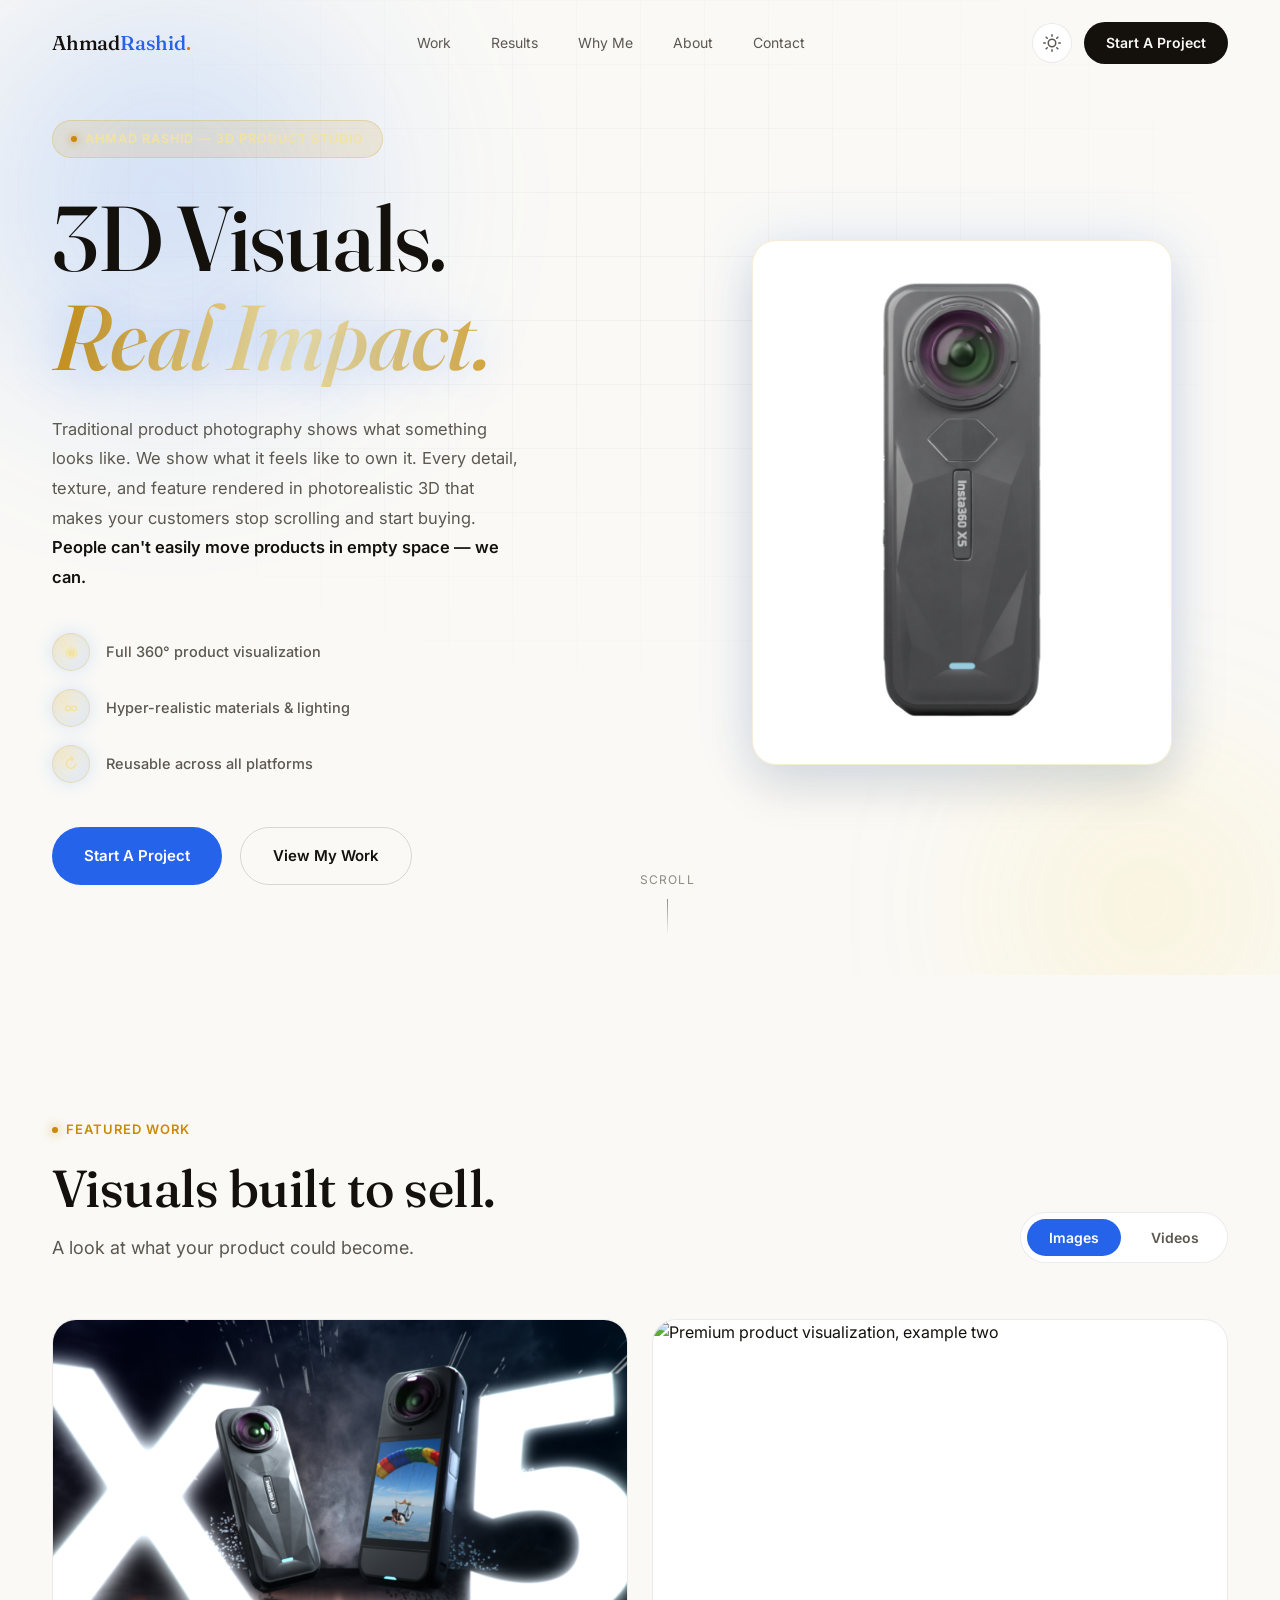
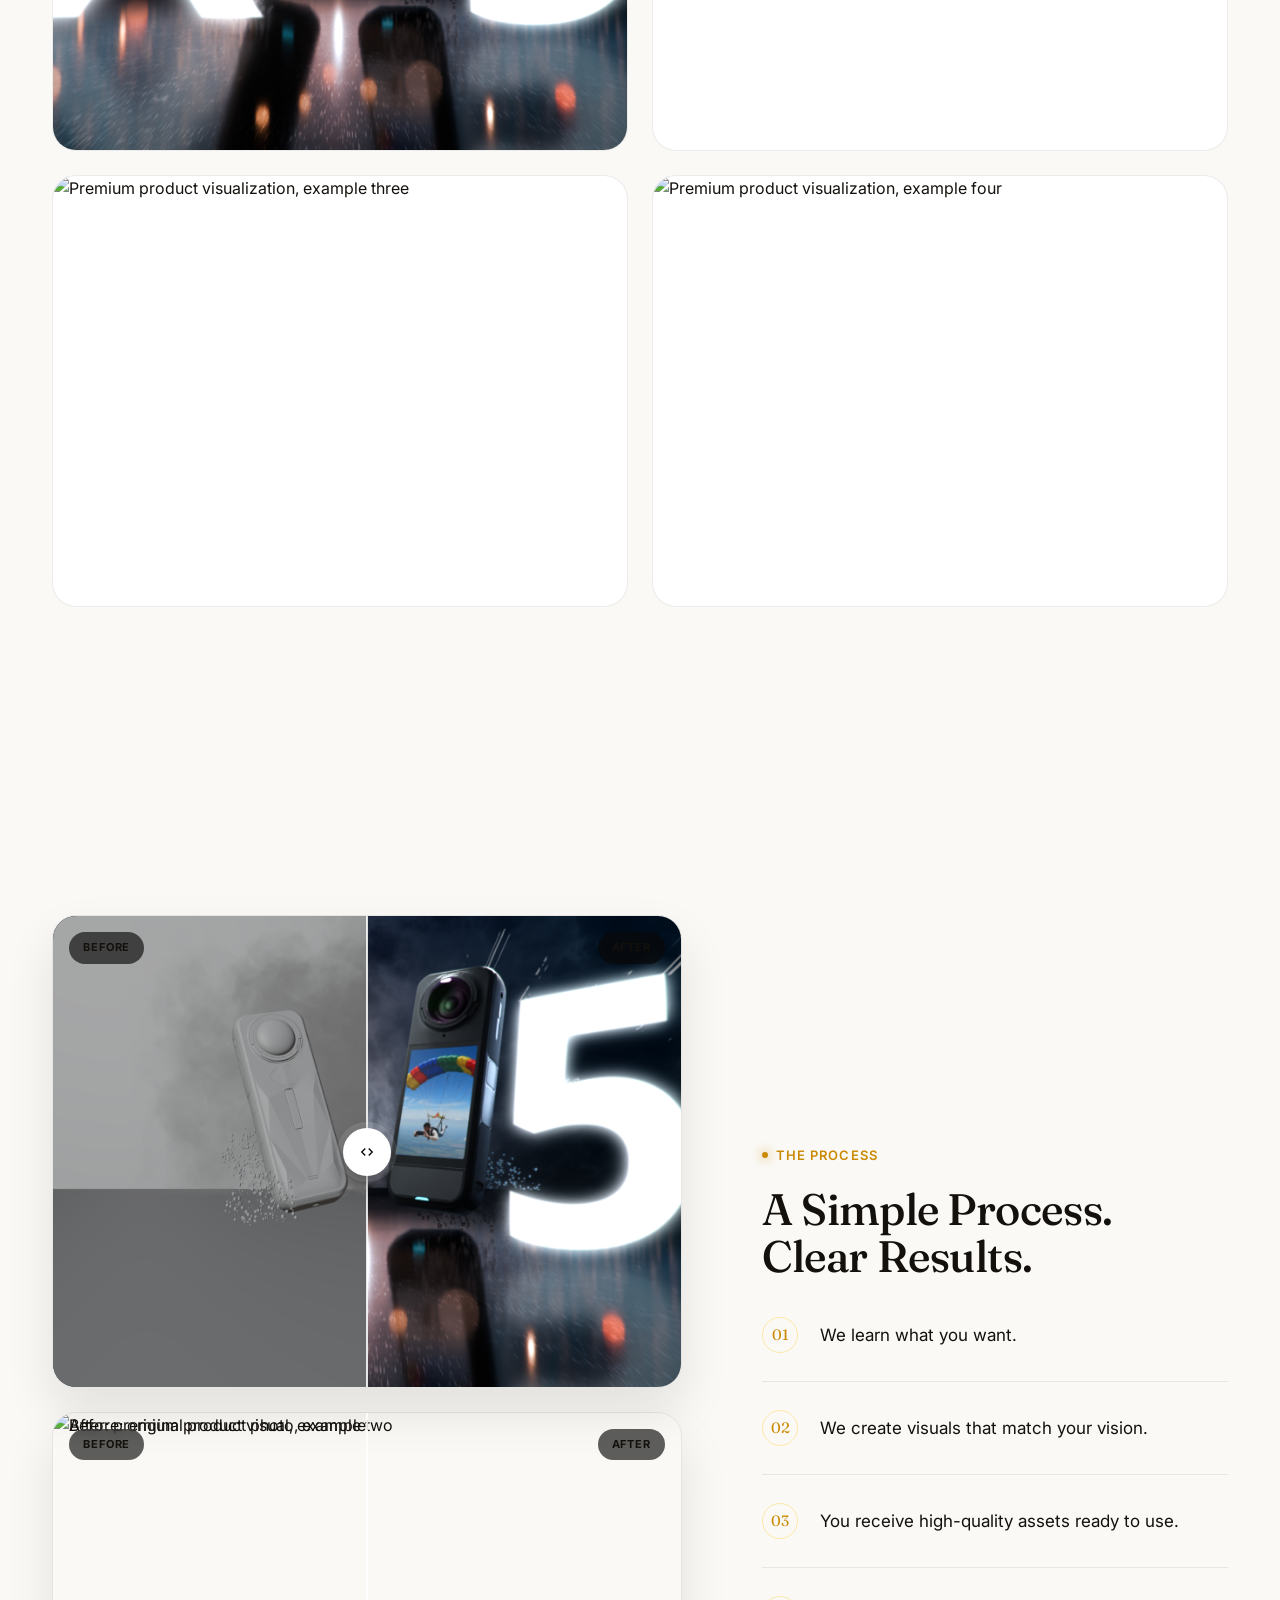
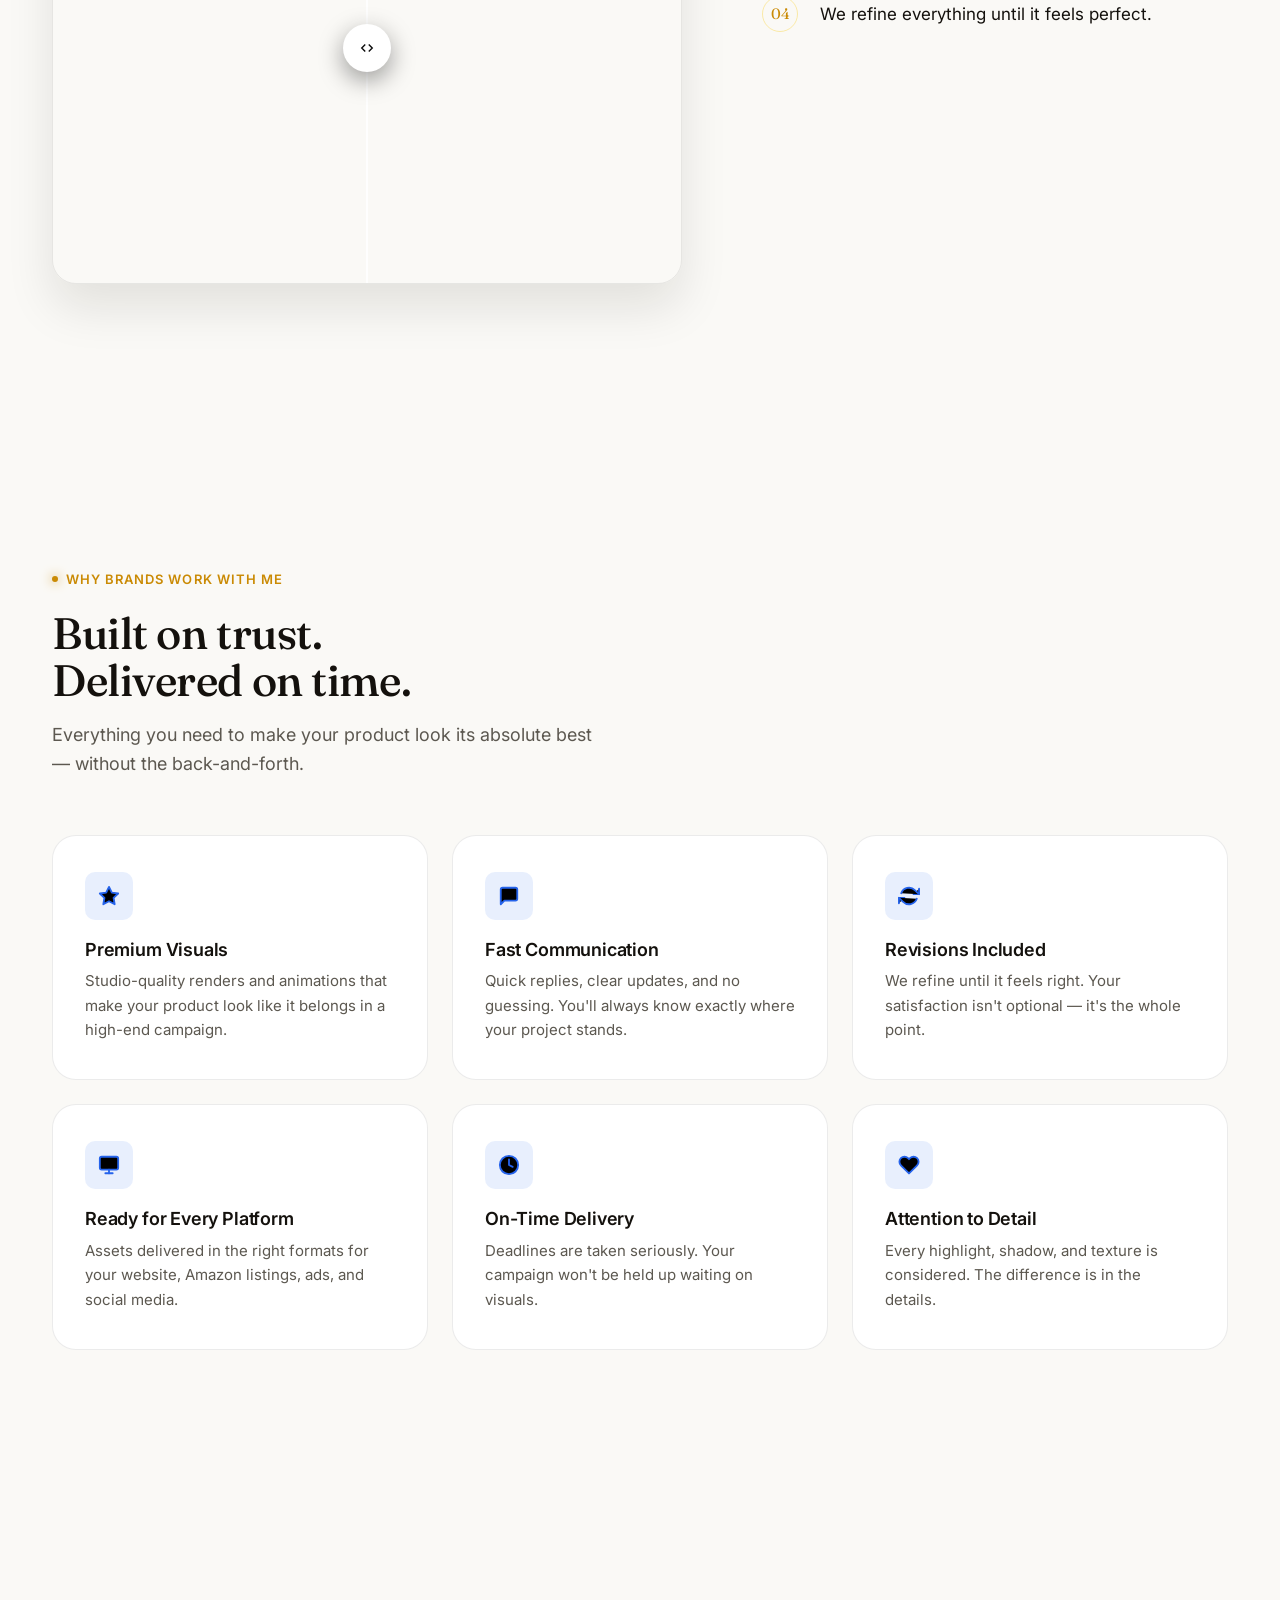
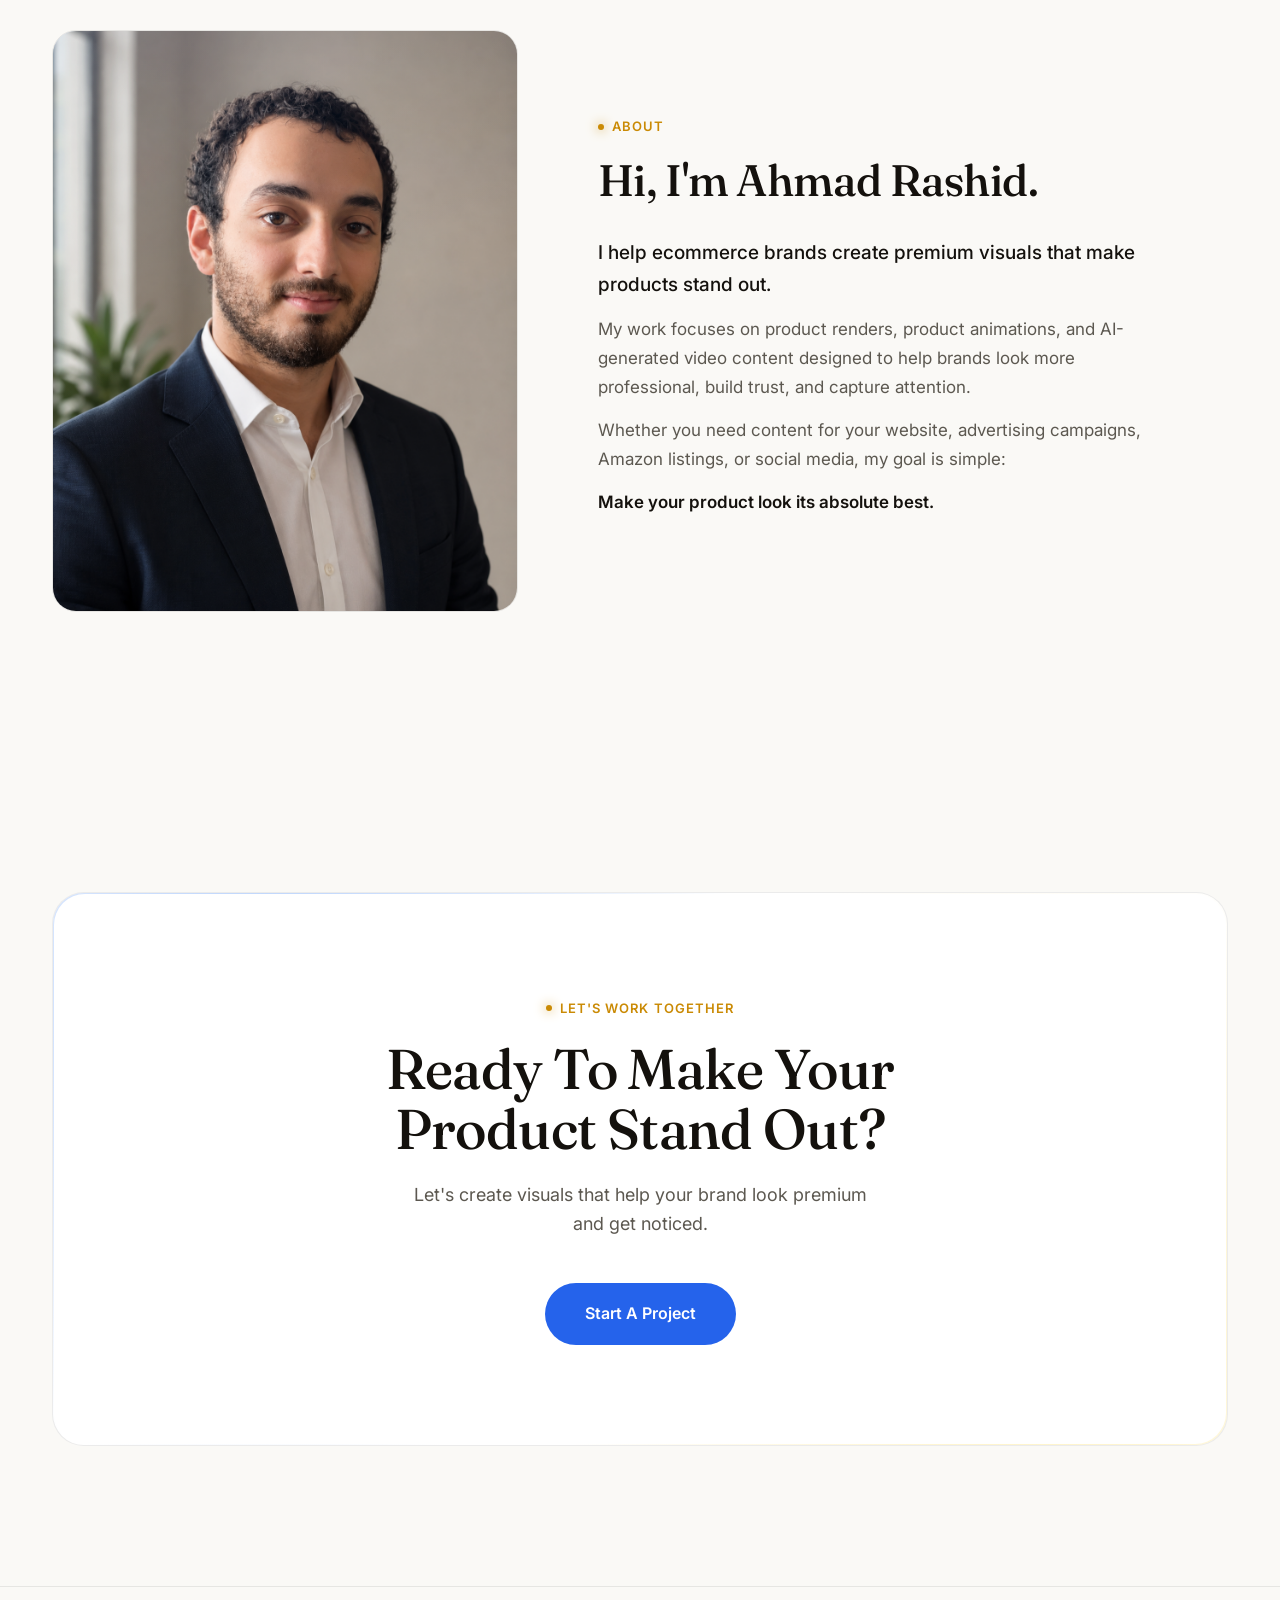
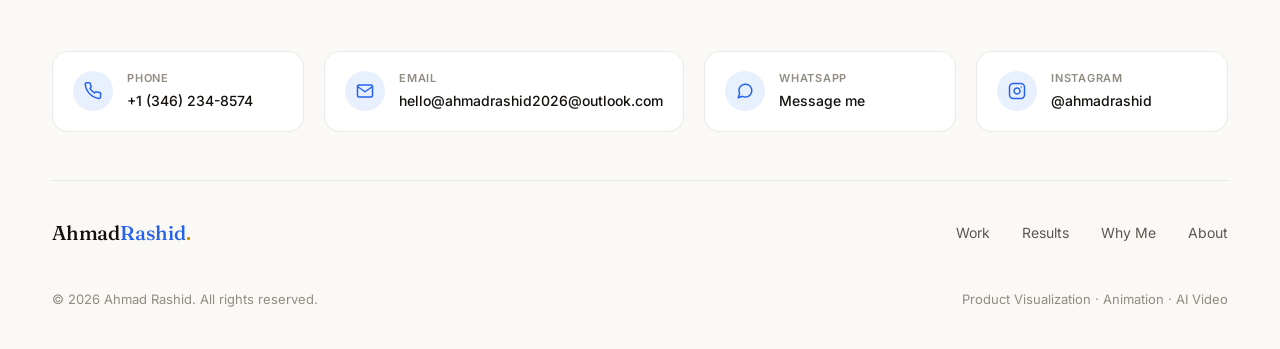
==== index.html @ 79363257 "hero image" ====
<!DOCTYPE html>
<html lang="en">
<head>
  <!-- Google tag (gtag.js) -->
<script async src="https://www.googletagmanager.com/gtag/js?id=G-LBJGEHQC8K"></script>
<script>
  window.dataLayer = window.dataLayer || [];
  function gtag(){dataLayer.push(arguments);}
  gtag('js', new Date());

  gtag('config', 'G-LBJGEHQC8K');
</script>
<meta charset="UTF-8">
<meta name="viewport" content="width=device-width, initial-scale=1.0">
<title>AtlasRender — Product Visuals, Animation & AI Video for Ecommerce Brands</title>
<meta name="description" content="AtlasRender helps ecommerce brands create premium product visuals, animations, and AI-generated videos that build trust and help products stand out.">

<!-- Open Graph -->
<meta property="og:title" content="AtlasRender — Make Your Product Look Its Best">
<meta property="og:description" content="Premium visuals, animations, and AI videos that help your products stand out and sell more.">
<meta property="og:type" content="website">

<link rel="preconnect" href="https://fonts.googleapis.com">
<link rel="preconnect" href="https://fonts.gstatic.com" crossorigin>
<link href="https://fonts.googleapis.com/css2?family=Fraunces:opsz,wght@9..144,300;9..144,400;9..144,500;9..144,600&family=Inter:wght@400;500;600;700&display=swap" rel="stylesheet">

<!-- Anti-FOUC: set theme before paint -->
<script>
(function(){
  try{
    var saved = localStorage.getItem('theme');
    var preferred = window.matchMedia('(prefers-color-scheme: light)').matches ? 'light' : 'dark';
    document.documentElement.setAttribute('data-theme', saved || preferred);
  }catch(e){}
})();
</script>

<style>
  /* ============================================
     TOKENS
  ============================================ */
  :root{
    --bg: #06070D;
    --card: #0E1119;
    --card-border: rgba(212,175,55,0.10);
    --blue: #3B82F6;
    --blue-soft: rgba(59,130,246,0.16);
    --gold: #D4AF37;
    --gold-bright: #F4E2A1;
    --gold-soft: rgba(212,175,55,0.14);
    --text: #FFFFFF;
    --text-secondary: #ABB2C4;
    --text-muted: #6A7086;

    --nav-bg: rgba(10,10,10,0.78);
    --overlay-bg: rgba(5,5,5,0.92);
    --shadow-card: 0 30px 60px rgba(0,0,0,0.4);
    --shadow-lift: 0 20px 40px rgba(0,0,0,0.35);
    --grid-line: rgba(255,255,255,0.025);
    --btn-secondary-border: rgba(255,255,255,0.18);
    --btn-secondary-border-hover: rgba(255,255,255,0.32);
    --btn-secondary-bg-hover: rgba(255,255,255,0.06);
    --mobile-menu-bg: #0d0d0d;
    --skeleton-bg: #1a1a1a;

    --display: 'Fraunces', Georgia, serif;
    --body: 'Inter', -apple-system, BlinkMacSystemFont, sans-serif;

    --container: 1240px;
    --radius-lg: 24px;
    --radius-md: 16px;
    --radius-sm: 10px;

    --ease: cubic-bezier(0.16, 1, 0.3, 1);
    --ease-soft: cubic-bezier(0.4, 0, 0.2, 1);

    color-scheme: dark;
  }

  html[data-theme="light"]{
    --bg: #FAF9F6;
    --card: #FFFFFF;
    --card-border: rgba(10,10,10,0.08);
    --blue: #2563EB;
    --blue-soft: rgba(37,99,235,0.10);
    --gold: #CA8A04;
    --gold-soft: rgba(202,138,4,0.12);
    --text: #14110D;
    --text-secondary: #5C5850;
    --text-muted: #918C82;

    --nav-bg: rgba(250,249,246,0.82);
    --overlay-bg: rgba(20,17,13,0.85);
    --shadow-card: 0 24px 48px rgba(20,17,13,0.10);
    --shadow-lift: 0 16px 32px rgba(20,17,13,0.10);
    --grid-line: rgba(10,10,10,0.035);
    --btn-secondary-border: rgba(10,10,10,0.14);
    --btn-secondary-border-hover: rgba(10,10,10,0.26);
    --btn-secondary-bg-hover: rgba(10,10,10,0.04);
    --mobile-menu-bg: #FFFFFF;
    --skeleton-bg: #EFEDE7;

    color-scheme: light;
  }

  *{ margin:0; padding:0; box-sizing:border-box; }

  html{
    scroll-behavior: smooth;
  }

  @media (prefers-reduced-motion: reduce){
    html{ scroll-behavior: auto; }
    *{ animation-duration: 0.01ms !important; animation-iteration-count: 1 !important; transition-duration: 0.01ms !important; scroll-behavior: auto !important; }
  }

  body{
    background: var(--bg);
    color: var(--text);
    font-family: var(--body);
    line-height: 1.6;
    overflow-x: hidden;
    -webkit-font-smoothing: antialiased;
  }

  img{ max-width:100%; display:block; }

  a{ color: inherit; text-decoration: none; }

  button{ font-family: inherit; cursor: pointer; border: none; background: none; color: inherit; }

  ::selection{ background: var(--blue); color: #fff; }

  :focus-visible{
    outline: 2px solid var(--blue);
    outline-offset: 4px;
    border-radius: 4px;
  }

  .container{
    max-width: var(--container);
    margin: 0 auto;
    padding: 0 32px;
  }

  .eyebrow{
    display:inline-flex;
    align-items:center;
    gap:8px;
    font-size: 13px;
    font-weight: 600;
    letter-spacing: 0.08em;
    text-transform: uppercase;
    color: var(--gold);
    margin-bottom: 20px;
  }
  .eyebrow::before{
    content:'';
    width: 6px;
    height: 6px;
    border-radius: 50%;
    background: var(--gold);
    box-shadow: 0 0 12px var(--gold);
  }

  h1,h2,h3{
    font-family: var(--display);
    font-weight: 500;
    letter-spacing: -0.01em;
    line-height: 1.08;
  }

  .section-head{
    max-width: 640px;
    margin-bottom: 64px;
  }
  .section-head h2{
    font-size: clamp(32px, 4.4vw, 52px);
    margin-bottom: 18px;
  }
  .section-head p{
    font-size: 18px;
    color: var(--text-secondary);
  }

  section{
    padding: 140px 0;
    position: relative;
  }

  /* ============================================
     REVEAL ON SCROLL
  ============================================ */
  .reveal{
    opacity: 0;
    transform: translateY(28px);
    transition: opacity 0.9s var(--ease), transform 0.9s var(--ease);
  }
  .reveal.is-visible{
    opacity: 1;
    transform: translateY(0);
  }
  .reveal-stagger > *{
    opacity: 0;
    transform: translateY(24px);
    transition: opacity 0.7s var(--ease), transform 0.7s var(--ease);
  }
  .reveal-stagger.is-visible > *{
    opacity: 1;
    transform: translateY(0);
  }
  .reveal-stagger.is-visible > *:nth-child(1){ transition-delay: 0.05s; }
  .reveal-stagger.is-visible > *:nth-child(2){ transition-delay: 0.14s; }
  .reveal-stagger.is-visible > *:nth-child(3){ transition-delay: 0.23s; }
  .reveal-stagger.is-visible > *:nth-child(4){ transition-delay: 0.32s; }
  .reveal-stagger.is-visible > *:nth-child(5){ transition-delay: 0.41s; }

  /* ============================================
     NAV
  ============================================ */
  .nav{
    position: fixed;
    top: 0; left: 0; right: 0;
    z-index: 200;
    padding: 22px 0;
    transition: background 0.4s var(--ease-soft), border-color 0.4s var(--ease-soft), padding 0.4s var(--ease-soft);
    border-bottom: 1px solid transparent;
  }
  .nav.scrolled{
    background: var(--nav-bg);
    backdrop-filter: blur(16px);
    -webkit-backdrop-filter: blur(16px);
    border-bottom: 1px solid var(--card-border);
    padding: 16px 0;
  }
  .nav-inner{
    display:flex;
    align-items:center;
    justify-content: space-between;
  }
  .logo{
    font-family: var(--display);
    font-size: 20px;
    font-weight: 500;
    letter-spacing: -0.01em;
    white-space: nowrap;
  }
  .logo .logo-accent{ color: var(--blue); }
  .logo .logo-dot{ color: var(--gold); }
  .nav-links{
    display:flex;
    gap: 40px;
    list-style:none;
  }
  .nav-links a{
    font-size: 14px;
    color: var(--text-secondary);
    transition: color 0.25s;
    position: relative;
  }
  .nav-links a:hover{ color: var(--text); }
  .nav-cta{
    display:inline-flex;
    align-items:center;
    font-size: 14px;
    font-weight: 600;
    padding: 10px 22px;
    border-radius: 100px;
    background: var(--text);
    color: var(--bg);
    transition: transform 0.3s var(--ease), box-shadow 0.3s var(--ease);
  }
  .nav-cta:hover{
    transform: translateY(-2px);
    box-shadow: 0 8px 24px rgba(59,130,246,0.35);
  }
  .nav-toggle{
    display:none;
    width: 36px; height: 36px;
    flex-direction: column;
    align-items: center;
    justify-content: center;
    gap: 5px;
  }
  .nav-toggle span{
    width: 22px; height: 1.5px;
    background: var(--text);
    transition: transform 0.3s, opacity 0.3s;
  }
  .nav-toggle.open span:nth-child(1){ transform: translateY(6.5px) rotate(45deg); }
  .nav-toggle.open span:nth-child(2){ opacity: 0; }
  .nav-toggle.open span:nth-child(3){ transform: translateY(-6.5px) rotate(-45deg); }

  .mobile-menu{
    position: fixed;
    top: 0; right: 0;
    height: 100svh;
    width: min(78vw, 320px);
    background: var(--mobile-menu-bg);
    border-left: 1px solid var(--card-border);
    z-index: 250;
    padding: 100px 32px 40px;
    display:flex;
    flex-direction:column;
    gap: 26px;
    transform: translateX(100%);
    transition: transform 0.45s var(--ease);
  }
  .mobile-menu.open{ transform: translateX(0); }
  .mobile-menu a{ font-size: 18px; color: var(--text); }
  .mobile-menu .btn{ margin-top: 10px; }
  .mobile-overlay{
    position: fixed; inset:0;
    background: rgba(0,0,0,0.5);
    z-index: 240;
    opacity:0; visibility:hidden;
    transition: opacity 0.4s;
  }
  .mobile-overlay.open{ opacity:1; visibility:visible; }

  /* ============================================
     BUTTONS
  ============================================ */
  .btn{
    display:inline-flex;
    align-items:center;
    justify-content:center;
    gap: 10px;
    padding: 16px 32px;
    border-radius: 100px;
    font-size: 15px;
    font-weight: 600;
    white-space: nowrap;
    transition: transform 0.35s var(--ease), box-shadow 0.35s var(--ease), background 0.35s var(--ease);
  }
  .btn-primary{
    background: var(--blue);
    color: #fff;
    box-shadow: 0 0 0 0 rgba(59,130,246,0.5);
  }
  .btn-primary:hover{
    transform: translateY(-3px);
    box-shadow: 0 12px 32px rgba(59,130,246,0.45);
  }
  .btn-secondary{
    background: transparent;
    color: var(--text);
    border: 1px solid var(--btn-secondary-border);
  }
  .btn-secondary:hover{
    background: var(--btn-secondary-bg-hover);
    border-color: var(--btn-secondary-border-hover);
    transform: translateY(-3px);
  }
  .btn-row{
    display:flex;
    gap: 18px;
    flex-wrap: wrap;
  }

  /* ============================================
     HERO
  ============================================ */
  .hero{
    min-height: 100svh;
    display:flex;
    flex-direction: column;
    align-items:center;
    justify-content:center;
    text-align:center;
    position: relative;
    padding-top: 120px;
    overflow: hidden;
  }
  .hero-glow{
    position:absolute;
    inset: -20%;
    z-index: 0;
    pointer-events:none;
  }
  .glow-orb{
    position:absolute;
    border-radius: 50%;
    filter: blur(90px);
    opacity: 0.55;
    animation: float 16s ease-in-out infinite;
  }
  .glow-orb.blue{
    width: 560px; height: 560px;
    background: radial-gradient(circle, rgba(59,130,246,0.55), transparent 70%);
    top: 8%; left: 8%;
  }
  .glow-orb.gold{
    width: 420px; height: 420px;
    background: radial-gradient(circle, rgba(250,204,21,0.32), transparent 70%);
    bottom: 4%; right: 10%;
    animation-delay: -8s;
  }
  @keyframes float{
    0%, 100%{ transform: translate(0,0) scale(1); }
    50%{ transform: translate(30px,-40px) scale(1.06); }
  }
  .hero-grid{
    position:absolute;
    inset:0;
    background-image:
      linear-gradient(var(--grid-line) 1px, transparent 1px),
      linear-gradient(90deg, var(--grid-line) 1px, transparent 1px);
    background-size: 64px 64px;
    mask-image: radial-gradient(ellipse 70% 60% at 50% 30%, black 10%, transparent 75%);
    -webkit-mask-image: radial-gradient(ellipse 70% 60% at 50% 30%, black 10%, transparent 75%);
  }
  .hero-content{
    position: relative;
    z-index: 2;
    max-width: 920px;
    padding: 0 24px;
  }
  .hero h1{
    font-size: clamp(40px, 7.4vw, 92px);
    margin-bottom: 28px;
    opacity: 0;
    animation: fadeUp 1s var(--ease) 0.15s forwards;
  }
  .hero h1 em{
    font-style: italic;
    background: linear-gradient(90deg, var(--blue), #93c5fd);
    -webkit-background-clip: text;
    background-clip: text;
    color: transparent;
  }
  .hero-sub{
    font-size: clamp(17px, 2vw, 21px);
    color: var(--text-secondary);
    max-width: 580px;
    margin: 0 auto 44px;
    opacity: 0;
    animation: fadeUp 1s var(--ease) 0.3s forwards;
  }
  .hero .btn-row{
    justify-content: center;
    opacity: 0;
    animation: fadeUp 1s var(--ease) 0.45s forwards;
  }
  @keyframes fadeUp{
    from{ opacity:0; transform: translateY(22px); }
    to{ opacity:1; transform: translateY(0); }
  }
  .hero-scroll{
    position:absolute;
    bottom: 40px;
    left: 50%;
    transform: translateX(-50%);
    display:flex;
    flex-direction:column;
    align-items:center;
    gap: 10px;
    color: var(--text-muted);
    font-size: 12px;
    letter-spacing: 0.1em;
    text-transform: uppercase;
    opacity: 0;
    animation: fadeUp 1s var(--ease) 0.7s forwards;
  }
  .hero-scroll-line{
    width: 1px;
    height: 36px;
    background: linear-gradient(var(--text-muted), transparent);
    position: relative;
    overflow: hidden;
  }
  .hero-scroll-line::after{
    content:'';
    position:absolute;
    top:-100%; left:0;
    width:100%; height:100%;
    background: linear-gradient(var(--blue), transparent);
    animation: scrollLine 2.2s ease-in-out infinite;
  }
  @keyframes scrollLine{
    0%{ top:-100%; }
    60%{ top:100%; }
    100%{ top:100%; }
  }

  /* ============================================
     HERO SPLIT LAYOUT
     Text on the left, the existing scroll-driven frame
     sequence on the right. Purely a layout/visual wrapper —
     the frame sequence component itself is untouched.
  ============================================ */
  .hero{
    text-align: left;
    padding-bottom: 90px;
  }
  .hero-split{
    position: relative;
    z-index: 2;
    width: 100%;
    display: grid;
    grid-template-columns: minmax(0, 1.05fr) minmax(0, 0.95fr);
    align-items: center;
    gap: 56px;
  }
  .hero-text{
    max-width: 540px;
  }
  .hero-badge{
    display:inline-flex;
    align-items:center;
    gap:8px;
    background: var(--gold-soft);
    border: 1px solid rgba(212,175,55,0.32);
    border-radius: 100px;
    padding: 8px 18px;
    font-size: 12.5px;
    font-weight: 600;
    letter-spacing: 0.08em;
    text-transform: uppercase;
    color: var(--gold-bright);
    margin-bottom: 30px;
    opacity: 0;
    animation: fadeUp 1s var(--ease) 0.05s forwards;
  }
  .hero-badge::before{
    content:'';
    width:6px; height:6px;
    border-radius:50%;
    background: var(--gold);
    box-shadow: 0 0 10px var(--gold);
  }
  .hero-split-heading{
    font-size: clamp(36px, 4.6vw, 66px);
    margin-bottom: 26px;
    opacity: 0;
    animation: fadeUp 1s var(--ease) 0.18s forwards;
  }
  .hero-split-heading .gold-line{
    display:block;
    font-style: italic;
    background: linear-gradient(100deg, var(--gold) 0%, var(--gold-bright) 45%, var(--gold) 100%);
    -webkit-background-clip: text;
    background-clip: text;
    color: transparent;
    text-shadow: 0 0 46px rgba(59,130,246,0.35);
    position: relative;
  }
  .hero-split-body{
    font-size: 16.5px;
    line-height: 1.8;
    color: var(--text-secondary);
    max-width: 470px;
    margin-bottom: 40px;
    opacity: 0;
    animation: fadeUp 1s var(--ease) 0.32s forwards;
  }
  .hero-split-body strong{
    color: var(--text);
    font-weight: 600;
  }
  .hero-features{
    list-style: none;
    display: flex;
    flex-direction: column;
    gap: 18px;
    margin-bottom: 44px;
    opacity: 0;
    animation: fadeUp 1s var(--ease) 0.46s forwards;
  }
  .hero-features li{
    display: flex;
    align-items: center;
    gap: 16px;
    font-size: 14.5px;
    font-weight: 500;
    color: var(--text-secondary);
  }
  .hero-feature-icon{
    flex-shrink: 0;
    width: 38px;
    height: 38px;
    border-radius: 50%;
    display: flex;
    align-items: center;
    justify-content: center;
    font-size: 15px;
    color: var(--gold-bright);
    background:
      radial-gradient(circle at 30% 30%, rgba(212,175,55,0.22), rgba(59,130,246,0.10) 70%);
    border: 1px solid rgba(212,175,55,0.28);
    box-shadow: 0 0 18px rgba(59,130,246,0.18), inset 0 0 10px rgba(212,175,55,0.12);
  }
  .hero .btn-row{
    justify-content: flex-start;
    opacity: 0;
    animation: fadeUp 1s var(--ease) 0.58s forwards;
  }
  .hero-visual{
    position: relative;
    display: flex;
    justify-content: center;
    opacity: 0;
    animation: fadeUp 1.1s var(--ease) 0.3s forwards;
  }
  .hero-scroll{ animation-delay: 0.9s; }

  @media (max-width: 980px){
    .hero{ padding-top: 128px; }
    .hero-split{
      grid-template-columns: 1fr;
      gap: 48px;
      text-align: center;
    }
    .hero-text{ max-width: 100%; margin: 0 auto; }
    .hero-badge{ margin-left:auto; margin-right:auto; }
    .hero-split-body{ margin-left:auto; margin-right:auto; }
    .hero-features{ align-items: center; }
    .hero-features li{ text-align: left; }
    .hero .btn-row{ justify-content: center; }
  }

  @media (max-width: 640px){
    .hero-split{ gap: 40px; }
  }

  /* ============================================
     EMBEDDED FRAME SEQUENCE
     A compact frame that plays through its 72 frames as it
     scrolls naturally past the viewport — nothing is pinned,
     and there's no dedicated "extra" scroll distance. Now sits
     as the right-hand visual of the split hero; the component
     itself (ids, canvas logic, ScrollTrigger) is unchanged.
  ============================================ */
  .frame-sequence{
    position: relative;
    padding: 150px 0 90px;
    background: var(--bg);
  }
  .frame-sequence-inner{
    display: flex;
    justify-content: flex-end;
  }
  .frame-sequence-frame{
    position: relative;
    width: min(38vw, 420px);
    aspect-ratio: 4 / 5;
    border-radius: var(--radius-lg);
    overflow: hidden;
    border: 1px solid rgba(212,175,55,0.22);
    box-shadow: var(--shadow-card), 0 0 60px rgba(59,130,246,0.14);
    background: var(--card);
  }
  .frame-sequence-canvas{
    width: 100%;
    height: 100%;
    display: block;
  }
  .frame-sequence-loader{
    position: absolute;
    inset: 0;
    z-index: 5;
    display: flex;
    flex-direction: column;
    align-items: center;
    justify-content: center;
    gap: 18px;
    background: var(--card);
    transition: opacity 0.6s var(--ease-soft), visibility 0.6s;
  }
  .frame-sequence-loader.hidden{
    opacity: 0;
    visibility: hidden;
    pointer-events: none;
  }
  .frame-sequence-loader-bar{
    width: 120px;
    height: 2px;
    background: var(--card-border);
    border-radius: 100px;
    overflow: hidden;
  }
  .frame-sequence-loader-fill{
    height: 100%;
    width: 0%;
    background: var(--blue);
    transition: width 0.25s var(--ease-soft);
  }
  .frame-sequence-loader-text{
    font-size: 11px;
    letter-spacing: 0.1em;
    text-transform: uppercase;
    color: var(--text-muted);
  }

  @media (max-width: 980px){
    .frame-sequence-frame{ width: min(60vw, 380px); }
  }

  @media (max-width: 760px){
    .frame-sequence{ padding: 120px 0 60px; }
    .frame-sequence-inner{ justify-content: center; }
    .frame-sequence-frame{ width: min(78vw, 340px); }
  }

  /* ============================================
     WORK SECTION
  ============================================ */
  .work-header{
    display:flex;
    align-items:flex-end;
    justify-content:space-between;
    gap: 40px;
    flex-wrap: wrap;
    margin-bottom: 56px;
  }
  .work-tabs{
    display:flex;
    gap: 8px;
    background: var(--card);
    border: 1px solid var(--card-border);
    padding: 6px;
    border-radius: 100px;
  }
  .work-tab{
    padding: 10px 22px;
    border-radius: 100px;
    font-size: 14px;
    font-weight: 600;
    color: var(--text-secondary);
    transition: color 0.3s, background 0.3s;
  }
  .work-tab.active{
    background: var(--blue);
    color: #fff;
  }

  .image-grid{
    display:grid;
    grid-template-columns: repeat(2, 1fr);
    gap: 24px;
    margin-bottom: 28px;
  }
  .work-card{
    position:relative;
    border-radius: var(--radius-lg);
    overflow:hidden;
    aspect-ratio: 4/3;
    background: var(--card);
    border: 1px solid var(--card-border);
    cursor: pointer;
  }
  .work-card img{
    width:100%; height:100%;
    object-fit: cover;
    transition: transform 0.8s var(--ease);
  }
  .work-card:hover img{
    transform: scale(1.07);
  }
  .work-card-overlay{
    position:absolute;
    inset:0;
    background: linear-gradient(to top, rgba(0,0,0,0.78) 0%, rgba(0,0,0,0.1) 45%, transparent 70%);
    display:flex;
    align-items:flex-end;
    padding: 28px;
    opacity: 0;
    transition: opacity 0.4s var(--ease-soft);
  }
  .work-card:hover .work-card-overlay{ opacity: 1; }
  .work-card-label{
    font-size: 15px;
    font-weight: 600;
  }
  .work-card-expand{
    position:absolute;
    top: 18px; right: 18px;
    width: 38px; height: 38px;
    border-radius: 50%;
    background: rgba(10,10,10,0.6);
    backdrop-filter: blur(6px);
    display:flex;
    align-items:center;
    justify-content:center;
    opacity: 0;
    transform: scale(0.8);
    transition: opacity 0.3s var(--ease), transform 0.3s var(--ease);
  }
  .work-card:hover .work-card-expand{ opacity:1; transform: scale(1); }

  .video-grid{
    display:grid;
    grid-template-columns: repeat(3, 1fr);
    gap: 24px;
  }
  .video-card{
    position:relative;
    border-radius: var(--radius-lg);
    overflow:hidden;
    aspect-ratio: 9/16;
    background: var(--card);
    border: 1px solid var(--card-border);
  }
  .video-card video{
    width:100%; height:100%;
    object-fit: cover;
  }
  .video-card-tag{
    position:absolute;
    top: 16px; left: 16px;
    font-size: 11px;
    font-weight: 700;
    letter-spacing: 0.08em;
    text-transform: uppercase;
    background: rgba(10,10,10,0.65);
    backdrop-filter: blur(6px);
    padding: 7px 12px;
    border-radius: 100px;
    display:flex;
    align-items:center;
    gap: 6px;
  }
  .video-card-tag::before{
    content:'';
    width:6px; height:6px;
    border-radius:50%;
    background: var(--gold);
  }

  /* ============================================
     LIGHTBOX
  ============================================ */
  .lightbox{
    position: fixed;
    inset: 0;
    background: var(--overlay-bg);
    backdrop-filter: blur(10px);
    z-index: 500;
    display:flex;
    align-items:center;
    justify-content:center;
    padding: 40px;
    opacity: 0;
    visibility: hidden;
    transition: opacity 0.4s var(--ease-soft), visibility 0.4s;
  }
  .lightbox.open{
    opacity: 1;
    visibility: visible;
  }
  .lightbox img{
    max-width: 90vw;
    max-height: 86vh;
    border-radius: var(--radius-md);
    transform: scale(0.94);
    transition: transform 0.4s var(--ease);
    box-shadow: 0 30px 80px rgba(0,0,0,0.6);
  }
  .lightbox.open img{ transform: scale(1); }
  .lightbox-close{
    position:absolute;
    top: 32px; right: 32px;
    width: 48px; height: 48px;
    border-radius: 50%;
    background: var(--card);
    border: 1px solid var(--card-border);
    display:flex;
    align-items:center;
    justify-content:center;
    transition: background 0.3s, transform 0.3s;
  }
  .lightbox-close:hover{
    background: var(--btn-secondary-bg-hover);
    transform: rotate(90deg);
  }

  /* ============================================
     COMPARISON / RESULTS SECTION
  ============================================ */
  .results-layout{
    display:grid;
    grid-template-columns: 1.15fr 0.85fr;
    gap: 80px;
    align-items: center;
  }
  .compare-stack{
    display:flex;
    flex-direction:column;
    gap: 24px;
  }
  .compare-slider{
    position:relative;
    width:100%;
    aspect-ratio: 4/3;
    border-radius: var(--radius-lg);
    overflow:hidden;
    border: 1px solid var(--card-border);
    cursor: ew-resize;
    user-select:none;
    box-shadow: var(--shadow-card);
  }
  .compare-slider img{
    position:absolute;
    inset:0;
    width:100%; height:100%;
    object-fit: cover;
    pointer-events:none;
  }
  .compare-after{
    width:100%;
  }
  .compare-before-wrap{
    position:absolute;
    inset:0;
    width: 50%;
    overflow:hidden;
  }
  .compare-before-wrap img{
    position: absolute;
    top: 0;
    left: 0;
    height: 100%;
    width: 0;
    max-width: none;
  }
  .compare-handle{
    position:absolute;
    top:0; bottom:0;
    left: 50%;
    width: 2px;
    background: rgba(255,255,255,0.85);
    transform: translateX(-50%);
    pointer-events:none;
  }
  .compare-handle-grip{
    position:absolute;
    top:50%; left:50%;
    width: 48px; height: 48px;
    border-radius: 50%;
    background: #fff;
    transform: translate(-50%,-50%);
    display:flex;
    align-items:center;
    justify-content:center;
    gap: 4px;
    box-shadow: 0 8px 24px rgba(0,0,0,0.4), 0 0 0 6px rgba(255,255,255,0.12);
  }
  .compare-handle-grip svg{ width:14px; height:14px; }
  .compare-tag{
    position:absolute;
    top: 16px;
    font-size: 11px;
    font-weight: 700;
    letter-spacing: 0.08em;
    text-transform: uppercase;
    padding: 7px 14px;
    border-radius: 100px;
    background: rgba(10,10,10,0.65);
    backdrop-filter: blur(6px);
    pointer-events:none;
  }
  .compare-tag.before{ left: 16px; }
  .compare-tag.after{ right: 16px; }

  .process-list{
    list-style:none;
    counter-reset: step;
    display:flex;
    flex-direction:column;
    gap: 0;
  }
  .process-list li{
    counter-increment: step;
    display:flex;
    gap: 22px;
    padding: 28px 0;
    border-bottom: 1px solid var(--card-border);
  }
  .process-list li:first-child{ padding-top:0; }
  .process-list li:last-child{ border-bottom:none; }
  .process-num{
    font-family: var(--display);
    font-size: 15px;
    color: var(--gold);
    flex-shrink:0;
    width: 36px;
    height: 36px;
    border-radius: 50%;
    border: 1px solid rgba(250,204,21,0.35);
    display:flex;
    align-items:center;
    justify-content:center;
  }
  .process-num::before{
    content: counter(step, decimal-leading-zero);
  }
  .process-text{
    font-size: 17px;
    color: var(--text);
    padding-top: 5px;
  }

  /* ============================================
     CTA SECTION
  ============================================ */
  .cta-card{
    position:relative;
    border-radius: 32px;
    padding: 100px 48px;
    text-align:center;
    overflow:hidden;
    background: var(--card);
    border: 1px solid var(--card-border);
    isolation: isolate;
  }
  .cta-card::before{
    content:'';
    position:absolute;
    inset: -2px;
    z-index: -2;
    background:
      radial-gradient(circle at 18% 20%, rgba(59,130,246,0.4), transparent 45%),
      radial-gradient(circle at 84% 78%, rgba(250,204,21,0.28), transparent 45%);
  }
  .cta-card::after{
    content:'';
    position:absolute;
    inset: 1px;
    z-index:-1;
    background: var(--card);
    border-radius: 31px;
  }
  .cta-card h2{
    font-size: clamp(32px, 5vw, 56px);
    max-width: 720px;
    margin: 0 auto 22px;
  }
  .cta-card p{
    font-size: 18px;
    color: var(--text-secondary);
    max-width: 480px;
    margin: 0 auto 44px;
  }
  .cta-card .btn-primary{
    padding: 18px 40px;
    font-size: 16px;
  }

  /* ============================================
     FOOTER
  ============================================ */
  footer{
    padding: 64px 0 40px;
    border-top: 1px solid var(--card-border);
  }
  .footer-inner{
    display:flex;
    align-items:center;
    justify-content:space-between;
    flex-wrap: wrap;
    gap: 28px;
    margin-bottom: 40px;
  }
  .footer-links{
    display:flex;
    gap: 32px;
    list-style:none;
    flex-wrap: wrap;
  }
  .footer-links a{
    font-size: 14px;
    color: var(--text-secondary);
    transition: color 0.25s;
  }
  .footer-links a:hover{ color: var(--text); }
  .footer-bottom{
    font-size: 13px;
    color: var(--text-muted);
    display:flex;
    justify-content:space-between;
    flex-wrap: wrap;
    gap: 12px;
  }

  /* ============================================
     THEME TOGGLE BUTTON
  ============================================ */
  .theme-toggle{
    width: 40px; height: 40px;
    border-radius: 50%;
    background: var(--card);
    border: 1px solid var(--card-border);
    display:flex;
    align-items:center;
    justify-content:center;
    cursor: pointer;
    flex-shrink:0;
    transition: background 0.3s, border-color 0.3s, transform 0.3s var(--ease), box-shadow 0.3s;
    color: var(--text-secondary);
  }
  .theme-toggle:hover{
    background: var(--blue-soft);
    border-color: var(--blue);
    color: var(--blue);
    transform: rotate(20deg) scale(1.06);
  }
  .theme-toggle svg{ width:18px; height:18px; }
  .icon-sun{ display:none; }
  .icon-moon{ display:block; }
  html[data-theme="light"] .icon-sun{ display:block; }
  html[data-theme="light"] .icon-moon{ display:none; }

  /* ============================================
     WHY BRANDS SECTION (standalone, before about)
  ============================================ */
  .why-grid{
    display:grid;
    grid-template-columns: repeat(3, 1fr);
    gap: 24px;
    margin-top: 56px;
  }
  .why-card{
    background: var(--card);
    border: 1px solid var(--card-border);
    border-radius: var(--radius-lg);
    padding: 36px 32px;
    transition: transform 0.4s var(--ease), box-shadow 0.4s var(--ease), border-color 0.3s;
  }
  .why-card:hover{
    transform: translateY(-6px);
    box-shadow: var(--shadow-lift);
    border-color: var(--blue);
  }
  .why-card-icon{
    width: 48px; height: 48px;
    border-radius: var(--radius-sm);
    background: var(--blue-soft);
    display:flex;
    align-items:center;
    justify-content:center;
    margin-bottom: 20px;
  }
  .why-card-icon svg{
    width: 22px; height: 22px;
    stroke: var(--blue);
  }
  .why-card h3{
    font-size: 18px;
    font-weight: 600;
    font-family: var(--body);
    margin-bottom: 10px;
  }
  .why-card p{
    font-size: 15px;
    color: var(--text-secondary);
    line-height: 1.65;
  }

  /* ============================================
     ABOUT (bio section, portrait + text)
  ============================================ */
  .about-layout{
    display:grid;
    grid-template-columns: 0.85fr 1.15fr;
    gap: 80px;
    align-items: center;
  }
  .about-portrait{
    position:relative;
    border-radius: var(--radius-lg);
    overflow:hidden;
    aspect-ratio: 4/5;
    border: 1px solid var(--card-border);
  }
  .about-portrait img{
    width:100%; height:100%;
    object-fit: cover;
  }
  .about-portrait::after{
    content:'';
    position:absolute;
    inset:0;
    background: linear-gradient(160deg, rgba(59,130,246,0.18), transparent 50%);
    mix-blend-mode: screen;
    pointer-events:none;
  }
  .about-bio p{
    font-size: 17px;
    color: var(--text-secondary);
    max-width: 560px;
    margin-bottom: 14px;
    line-height: 1.7;
  }
  .about-bio p:first-child{
    font-size: 19px;
    color: var(--text);
    font-weight: 500;
  }
  .about-bio strong{
    color: var(--text);
    font-weight: 600;
  }

  /* ============================================
     FOOTER CONTACT AREA
  ============================================ */
  .footer-contact{
    display:grid;
    grid-template-columns: repeat(4, 1fr);
    gap: 20px;
    margin-bottom: 48px;
  }
  .footer-contact-item{
    display:flex;
    align-items:center;
    gap: 14px;
    background: var(--card);
    border: 1px solid var(--card-border);
    border-radius: var(--radius-md);
    padding: 18px 20px;
    text-decoration:none;
    color: var(--text);
    transition: border-color 0.3s, transform 0.35s var(--ease), box-shadow 0.35s var(--ease);
  }
  .footer-contact-item:hover{
    border-color: var(--blue);
    transform: translateY(-4px);
    box-shadow: var(--shadow-lift);
    color: var(--text);
  }
  .footer-contact-icon{
    width: 40px; height: 40px;
    border-radius: 50%;
    background: var(--blue-soft);
    display:flex;
    align-items:center;
    justify-content:center;
    flex-shrink:0;
  }
  .footer-contact-icon svg{
    width: 18px; height: 18px;
    stroke: var(--blue);
    fill: none;
  }
  .footer-contact-label{
    font-size: 11px;
    font-weight: 600;
    letter-spacing: 0.07em;
    text-transform: uppercase;
    color: var(--text-muted);
    margin-bottom: 3px;
  }
  .footer-contact-value{
    font-size: 14px;
    font-weight: 500;
    color: var(--text);
    white-space: nowrap;
    overflow: hidden;
    text-overflow: ellipsis;
  }
  .footer-divider{
    border:none;
    border-top: 1px solid var(--card-border);
    margin-bottom: 36px;
  }

  @media (max-width: 980px){
    .results-layout, .about-layout{
      grid-template-columns: 1fr;
      gap: 48px;
    }
    .about-layout{ direction: rtl; }
    .about-layout > *{ direction: ltr; }
    .video-grid{ grid-template-columns: repeat(2, 1fr); }
    .why-grid{ grid-template-columns: repeat(2, 1fr); }
    .footer-contact{ grid-template-columns: repeat(2, 1fr); }
  }

  @media (max-width: 760px){
    section{ padding: 96px 0; }
    .container{ padding: 0 22px; }
    .nav-links, .nav-cta{ display:none; }
    .nav-toggle{ display:flex; }

    .image-grid{ grid-template-columns: 1fr; }
    .video-grid{ grid-template-columns: 1fr; gap: 18px; }
    .work-header{ flex-direction:column; align-items:flex-start; }
    .cta-card{ padding: 64px 26px; }
    .why-grid{ grid-template-columns: 1fr; }
    .footer-contact{ grid-template-columns: 1fr 1fr; gap: 14px; }
    .footer-contact-value{ font-size: 12px; }
  }

  @media (max-width: 480px){
    .footer-contact{ grid-template-columns: 1fr; }
  }
</style>
</head>
<body>

<!-- ============================================
     NAV
============================================ -->
<nav class="nav" id="nav">
  <div class="container nav-inner">
    <a href="#top" class="logo">Ahmad<span class="logo-accent">Rashid</span><span class="logo-dot">.</span></a>
    <ul class="nav-links">
      <li><a href="#work">Work</a></li>
      <li><a href="#results">Results</a></li>
      <li><a href="#why">Why Me</a></li>
      <li><a href="#about">About</a></li>
      <li><a href="#contact">Contact</a></li>
    </ul>
    <div style="display:flex;align-items:center;gap:12px;">
      <button class="theme-toggle" id="themeToggle" aria-label="Toggle light/dark theme">
        <svg class="icon-moon" viewBox="0 0 24 24" fill="none" stroke="currentColor" stroke-width="2" stroke-linecap="round" stroke-linejoin="round"><path d="M21 12.79A9 9 0 1 1 11.21 3 7 7 0 0 0 21 12.79z"/></svg>
        <svg class="icon-sun" viewBox="0 0 24 24" fill="none" stroke="currentColor" stroke-width="2" stroke-linecap="round" stroke-linejoin="round"><circle cx="12" cy="12" r="5"/><line x1="12" y1="1" x2="12" y2="3"/><line x1="12" y1="21" x2="12" y2="23"/><line x1="4.22" y1="4.22" x2="5.64" y2="5.64"/><line x1="18.36" y1="18.36" x2="19.78" y2="19.78"/><line x1="1" y1="12" x2="3" y2="12"/><line x1="21" y1="12" x2="23" y2="12"/><line x1="4.22" y1="19.78" x2="5.64" y2="18.36"/><line x1="18.36" y1="5.64" x2="19.78" y2="4.22"/></svg>
      </button>
      <a href="#contact" class="nav-cta">Start A Project</a>
    </div>
    <button class="nav-toggle" id="navToggle" aria-label="Open menu" aria-expanded="false">
      <span></span><span></span><span></span>
    </button>
  </div>
</nav>

<div class="mobile-overlay" id="mobileOverlay"></div>
<div class="mobile-menu" id="mobileMenu">
  <a href="#work">Work</a>
  <a href="#results">Results</a>
  <a href="#why">Why Me</a>
  <a href="#about">About</a>
  <a href="#contact">Contact</a>
  <a href="#contact" class="btn btn-primary">Start A Project</a>
</div>

<!-- ============================================
     HERO
============================================ -->
<header class="hero" id="top">
  <div class="hero-glow" aria-hidden="true">
    <div class="glow-orb blue"></div>
    <div class="glow-orb gold"></div>
  </div>
  <div class="hero-grid" aria-hidden="true"></div>

  <!-- ============================================
       SPLIT HERO
       Left: intro copy. Right: the existing scroll-driven
       72-frame sequence, wrapper only — the component's ids,
       canvas logic and ScrollTrigger below are untouched.
       This wrapper (id="sequence") is what ScrollTrigger uses
       as its trigger element, same as before.
  ============================================ -->
  <div class="container hero-split" id="sequence" aria-label="Studio introduction and product visualization animation">

    <div class="hero-text">
      <div class="hero-badge">Ahmad Rashid — 3D Product Studio</div>
      <h1 class="hero-split-heading">3D Visuals.<span class="gold-line">Real Impact.</span></h1>
      <p class="hero-split-body">
        Traditional product photography shows what something looks like. We show what it feels like to own it. Every detail, texture, and feature rendered in photorealistic 3D that makes your customers stop scrolling and start buying. <strong>People can't easily move products in empty space — we can.</strong>
      </p>
      <ul class="hero-features">
        <li><span class="hero-feature-icon" aria-hidden="true">◉</span> Full 360° product visualization</li>
        <li><span class="hero-feature-icon" aria-hidden="true">∞</span> Hyper-realistic materials &amp; lighting</li>
        <li><span class="hero-feature-icon" aria-hidden="true">↻</span> Reusable across all platforms</li>
      </ul>
      <div class="btn-row">
        <a href="#contact" class="btn btn-primary">Start A Project</a>
        <a href="#work" class="btn btn-secondary">View My Work</a>
      </div>
    </div>

    <div class="hero-visual">
      <div class="frame-sequence-frame" id="frameSequenceFrame">
        <canvas class="frame-sequence-canvas" id="frameCanvas" aria-hidden="true"></canvas>

        <div class="frame-sequence-loader" id="frameLoader">
          <div class="frame-sequence-loader-bar">
            <div class="frame-sequence-loader-fill" id="frameLoaderFill"></div>
          </div>
          <span class="frame-sequence-loader-text" id="frameLoaderText">Loading — 0%</span>
        </div>
      </div>
    </div>

  </div>

  <div class="hero-scroll" aria-hidden="true">
    Scroll
    <span class="hero-scroll-line"></span>
  </div>
</header>

<main>

  <!-- ============================================
       FEATURED WORK
  ============================================ -->
  <section id="work">
    <div class="container">
      <div class="work-header reveal">
        <div class="section-head" style="margin-bottom:0;">
          <span class="eyebrow">Featured Work</span>
          <h2>Visuals built to sell.</h2>
          <p>A look at what your product could become.</p>
        </div>
        <div class="work-tabs">
          <button class="work-tab active" data-tab="images">Images</button>
          <button class="work-tab" data-tab="videos">Videos</button>
        </div>
      </div>

      <div class="work-panel" data-panel="images">
        <div class="image-grid reveal-stagger">
          <div class="work-card" data-lightbox="herofinal.png">
            <img src="herofinal.png" alt="Premium product visualization, example one" loading="lazy">
            <div class="work-card-overlay"><span class="work-card-label">Product Visualization</span></div>
            <div class="work-card-expand" aria-hidden="true">
              <svg width="16" height="16" viewBox="0 0 24 24" fill="none" stroke="#fff" stroke-width="2"><path d="M15 3h6v6M9 21H3v-6M21 3l-7 7M3 21l7-7"/></svg>
            </div>
          </div>
          <div class="work-card" data-lightbox="coke1.png">
            <img src="coke1.png" alt="Premium product visualization, example two" loading="lazy">
            <div class="work-card-overlay"><span class="work-card-label">Product Visualization</span></div>
            <div class="work-card-expand" aria-hidden="true">
              <svg width="16" height="16" viewBox="0 0 24 24" fill="none" stroke="#fff" stroke-width="2"><path d="M15 3h6v6M9 21H3v-6M21 3l-7 7M3 21l7-7"/></svg>
            </div>
          </div>
          <div class="work-card" data-lightbox="estfin.png">
            <img src="estfin.png" alt="Premium product visualization, example three" loading="lazy">
            <div class="work-card-overlay"><span class="work-card-label">Product Visualization</span></div>
            <div class="work-card-expand" aria-hidden="true">
              <svg width="16" height="16" viewBox="0 0 24 24" fill="none" stroke="#fff" stroke-width="2"><path d="M15 3h6v6M9 21H3v-6M21 3l-7 7M3 21l7-7"/></svg>
            </div>
          </div>
          <div class="work-card" data-lightbox="lancaster.png">
            <img src="lancaster.png" alt="Premium product visualization, example four" loading="lazy">
            <div class="work-card-overlay"><span class="work-card-label">Product Visualization</span></div>
            <div class="work-card-expand" aria-hidden="true">
              <svg width="16" height="16" viewBox="0 0 24 24" fill="none" stroke="#fff" stroke-width="2"><path d="M15 3h6v6M9 21H3v-6M21 3l-7 7M3 21l7-7"/></svg>
            </div>
          </div>
        </div>
      </div>

      <div class="work-panel" data-panel="videos" style="display:none;">
        <div class="video-grid reveal-stagger">
          <div class="video-card">
            <span class="video-card-tag">Animation</span>
            <video src="videos/atlasrender.mov" muted loop playsinline controls preload="metadata"></video>
          </div>
          <div class="video-card">
            <span class="video-card-tag">Animation</span>
            <video src="videos/lancaster.mp4" muted loop playsinline controls preload="metadata"></video>
          </div>
          <div class="video-card">
            <span class="video-card-tag">Animation</span>
            <video src="videos/est.mp4" muted loop playsinline controls preload="metadata"></video>
          </div>
        </div>
      </div>
    </div>
  </section>

  <!-- ============================================
       BEFORE & AFTER RESULTS
  ============================================ -->
  <section id="results">
    <div class="container">
      <div class="results-layout">

        <div class="compare-stack reveal">
          <div class="compare-slider" data-compare>
            <img class="compare-after" src="herofinal.png" alt="After: premium product visual, example one" loading="lazy">
            <div class="compare-before-wrap">
              <img class="before-fixed" src="beforehero.png" alt="Before: original product photo, example one" loading="lazy">
            </div>
            <span class="compare-tag before">Before</span>
            <span class="compare-tag after">After</span>
            <div class="compare-handle">
              <div class="compare-handle-grip">
                <svg viewBox="0 0 24 24" fill="none" stroke="#0A0A0A" stroke-width="2.4"><path d="M9 6l-6 6 6 6M15 6l6 6-6 6"/></svg>
              </div>
            </div>
          </div>

          <div class="compare-slider" data-compare>
            <img class="compare-after" src="coke1.png" alt="After: premium product visual, example two" loading="lazy">
            <div class="compare-before-wrap">
              <img class="before-fixed" src="workbenchcoke.png" alt="Before: original product photo, example two" loading="lazy">
            </div>
            <span class="compare-tag before">Before</span>
            <span class="compare-tag after">After</span>
            <div class="compare-handle">
              <div class="compare-handle-grip">
                <svg viewBox="0 0 24 24" fill="none" stroke="#0A0A0A" stroke-width="2.4"><path d="M9 6l-6 6 6 6M15 6l6 6-6 6"/></svg>
              </div>
            </div>
          </div>
        </div>

        <div class="reveal">
          <span class="eyebrow">The Process</span>
          <h2 style="font-size:clamp(30px,3.6vw,44px); margin-bottom:36px;">A Simple Process.<br>Clear Results.</h2>
          <ol class="process-list">
            <li>
              <span class="process-num" aria-hidden="true"></span>
              <span class="process-text">We learn what you want.</span>
            </li>
            <li>
              <span class="process-num" aria-hidden="true"></span>
              <span class="process-text">We create visuals that match your vision.</span>
            </li>
            <li>
              <span class="process-num" aria-hidden="true"></span>
              <span class="process-text">You receive high-quality assets ready to use.</span>
            </li>
            <li>
              <span class="process-num" aria-hidden="true"></span>
              <span class="process-text">We refine everything until it feels perfect.</span>
            </li>
          </ol>
        </div>

      </div>
    </div>
  </section>

  <!-- ============================================
       WHY BRANDS WORK WITH ME (standalone)
  ============================================ -->
  <section id="why">
    <div class="container">
      <div class="reveal">
        <span class="eyebrow">Why Brands Work With Me</span>
        <h2 style="font-size:clamp(30px,3.6vw,44px); margin-bottom:16px;">Built on trust.<br>Delivered on time.</h2>
        <p style="font-size:18px; color:var(--text-secondary); max-width:560px;">Everything you need to make your product look its absolute best — without the back-and-forth.</p>
      </div>
      <div class="why-grid reveal-stagger">
        <div class="why-card">
          <div class="why-card-icon">
            <svg viewBox="0 0 24 24" stroke-width="2" stroke-linecap="round" stroke-linejoin="round"><path d="M12 2l3.09 6.26L22 9.27l-5 4.87 1.18 6.88L12 17.77l-6.18 3.25L7 14.14 2 9.27l6.91-1.01L12 2z"/></svg>
          </div>
          <h3>Premium Visuals</h3>
          <p>Studio-quality renders and animations that make your product look like it belongs in a high-end campaign.</p>
        </div>
        <div class="why-card">
          <div class="why-card-icon">
            <svg viewBox="0 0 24 24" stroke-width="2" stroke-linecap="round" stroke-linejoin="round"><path d="M21 15a2 2 0 0 1-2 2H7l-4 4V5a2 2 0 0 1 2-2h14a2 2 0 0 1 2 2z"/></svg>
          </div>
          <h3>Fast Communication</h3>
          <p>Quick replies, clear updates, and no guessing. You'll always know exactly where your project stands.</p>
        </div>
        <div class="why-card">
          <div class="why-card-icon">
            <svg viewBox="0 0 24 24" stroke-width="2" stroke-linecap="round" stroke-linejoin="round"><polyline points="23 4 23 10 17 10"/><polyline points="1 20 1 14 7 14"/><path d="M3.51 9a9 9 0 0 1 14.85-3.36L23 10M1 14l4.64 4.36A9 9 0 0 0 20.49 15"/></svg>
          </div>
          <h3>Revisions Included</h3>
          <p>We refine until it feels right. Your satisfaction isn't optional — it's the whole point.</p>
        </div>
        <div class="why-card">
          <div class="why-card-icon">
            <svg viewBox="0 0 24 24" stroke-width="2" stroke-linecap="round" stroke-linejoin="round"><rect x="2" y="3" width="20" height="14" rx="2" ry="2"/><line x1="8" y1="21" x2="16" y2="21"/><line x1="12" y1="17" x2="12" y2="21"/></svg>
          </div>
          <h3>Ready for Every Platform</h3>
          <p>Assets delivered in the right formats for your website, Amazon listings, ads, and social media.</p>
        </div>
        <div class="why-card">
          <div class="why-card-icon">
            <svg viewBox="0 0 24 24" stroke-width="2" stroke-linecap="round" stroke-linejoin="round"><circle cx="12" cy="12" r="10"/><polyline points="12 6 12 12 16 14"/></svg>
          </div>
          <h3>On-Time Delivery</h3>
          <p>Deadlines are taken seriously. Your campaign won't be held up waiting on visuals.</p>
        </div>
        <div class="why-card">
          <div class="why-card-icon">
            <svg viewBox="0 0 24 24" stroke-width="2" stroke-linecap="round" stroke-linejoin="round"><path d="M20.84 4.61a5.5 5.5 0 0 0-7.78 0L12 5.67l-1.06-1.06a5.5 5.5 0 0 0-7.78 7.78l1.06 1.06L12 21.23l7.78-7.78 1.06-1.06a5.5 5.5 0 0 0 0-7.78z"/></svg>
          </div>
          <h3>Attention to Detail</h3>
          <p>Every highlight, shadow, and texture is considered. The difference is in the details.</p>
        </div>
      </div>
    </div>
  </section>

  <!-- ============================================
       ABOUT (portrait + bio)
  ============================================ -->
  <section id="about">
    <div class="container">
      <div class="about-layout">

        <div class="about-portrait reveal">
          <img src="ahmad.png" alt="Portrait of Ahmad Rashid" loading="lazy">
        </div>

        <div class="reveal">
          <span class="eyebrow">About</span>
          <h2 style="font-size:clamp(30px,3.6vw,44px); margin-bottom:32px;">Hi, I'm Ahmad Rashid.</h2>
          <div class="about-bio">
            <p>I help ecommerce brands create premium visuals that make products stand out.</p>
            <p>My work focuses on product renders, product animations, and AI-generated video content designed to help brands look more professional, build trust, and capture attention.</p>
            <p>Whether you need content for your website, advertising campaigns, Amazon listings, or social media, my goal is simple:</p>
            <p><strong>Make your product look its absolute best.</strong></p>
          </div>
        </div>

      </div>
    </div>
  </section>

  <!-- ============================================
       CTA
  ============================================ -->
  <section id="contact">
    <div class="container">
      <div class="cta-card reveal">
        <span class="eyebrow" style="justify-content:center;">Let's Work Together</span>
        <h2>Ready To Make Your<br>Product Stand Out?</h2>
        <p>Let's create visuals that help your brand look premium and get noticed.</p>
        <a href="mailto:hello@ahmadrashid2026@outlook.com" class="btn btn-primary">Start A Project</a>
      </div>
    </div>
  </section>

</main>

<!-- ============================================
     FOOTER
============================================ -->
<footer>
  <div class="container">

    <!-- Contact cards -->
    <div class="footer-contact">
      <a href="tel:+13462348574" class="footer-contact-item">
        <span class="footer-contact-icon">
          <svg viewBox="0 0 24 24" stroke-width="2" stroke-linecap="round" stroke-linejoin="round"><path d="M22 16.92v3a2 2 0 0 1-2.18 2 19.79 19.79 0 0 1-8.63-3.07A19.5 19.5 0 0 1 4.69 12 19.79 19.79 0 0 1 1.65 3.48 2 2 0 0 1 3.62 1h3a2 2 0 0 1 2 1.72c.127.96.361 1.903.7 2.81a2 2 0 0 1-.45 2.11L7.91 8.6a16 16 0 0 0 6 6l.91-.91a2 2 0 0 1 2.11-.45c.907.339 1.85.573 2.81.7A2 2 0 0 1 22 16.92z"/></svg>
        </span>
        <div>
          <div class="footer-contact-label">Phone</div>
          <div class="footer-contact-value">+1 (346) 234-8574</div>
        </div>
      </a>
      <a href="mailto:hello@ahmadrashid2026@outlook.com" class="footer-contact-item">
        <span class="footer-contact-icon">
          <svg viewBox="0 0 24 24" stroke-width="2" stroke-linecap="round" stroke-linejoin="round"><path d="M4 4h16c1.1 0 2 .9 2 2v12c0 1.1-.9 2-2 2H4c-1.1 0-2-.9-2-2V6c0-1.1.9-2 2-2z"/><polyline points="22,6 12,13 2,6"/></svg>
        </span>
        <div>
          <div class="footer-contact-label">Email</div>
          <div class="footer-contact-value">hello@ahmadrashid2026@outlook.com</div>
        </div>
      </a>
      <a href="https://wa.me/13462348574" target="_blank" rel="noopener" class="footer-contact-item">
        <span class="footer-contact-icon">
          <svg viewBox="0 0 24 24" stroke-width="2" stroke-linecap="round" stroke-linejoin="round"><path d="M21 11.5a8.38 8.38 0 0 1-.9 3.8 8.5 8.5 0 0 1-7.6 4.7 8.38 8.38 0 0 1-3.8-.9L3 21l1.9-5.7a8.38 8.38 0 0 1-.9-3.8 8.5 8.5 0 0 1 4.7-7.6 8.38 8.38 0 0 1 3.8-.9h.5a8.48 8.48 0 0 1 8 8v.5z"/></svg>
        </span>
        <div>
          <div class="footer-contact-label">WhatsApp</div>
          <div class="footer-contact-value">Message me</div>
        </div>
      </a>
      <a href="https://instagram.com/ahmadrashid" target="_blank" rel="noopener" class="footer-contact-item">
        <span class="footer-contact-icon">
          <svg viewBox="0 0 24 24" stroke-width="2" stroke-linecap="round" stroke-linejoin="round"><rect x="2" y="2" width="20" height="20" rx="5" ry="5"/><path d="M16 11.37A4 4 0 1 1 12.63 8 4 4 0 0 1 16 11.37z"/><line x1="17.5" y1="6.5" x2="17.51" y2="6.5"/></svg>
        </span>
        <div>
          <div class="footer-contact-label">Instagram</div>
          <div class="footer-contact-value">@ahmadrashid</div>
        </div>
      </a>
    </div>

    <hr class="footer-divider">

    <div class="footer-inner">
      <a href="#top" class="logo">Ahmad<span class="logo-accent">Rashid</span><span class="logo-dot">.</span></a>
      <ul class="footer-links">
        <li><a href="#work">Work</a></li>
        <li><a href="#results">Results</a></li>
        <li><a href="#why">Why Me</a></li>
        <li><a href="#about">About</a></li>
      </ul>
    </div>
    <div class="footer-bottom">
      <span>&copy; 2026 Ahmad Rashid. All rights reserved.</span>
      <span>Product Visualization &middot; Animation &middot; AI Video</span>
    </div>
  </div>
</footer>

<!-- ============================================
     LIGHTBOX
============================================ -->
<div class="lightbox" id="lightbox">
  <button class="lightbox-close" id="lightboxClose" aria-label="Close image">
    <svg width="18" height="18" viewBox="0 0 24 24" fill="none" stroke="#fff" stroke-width="2"><path d="M18 6L6 18M6 6l12 12"/></svg>
  </button>
  <img id="lightboxImg" src="" alt="">
</div>

<script src="https://cdnjs.cloudflare.com/ajax/libs/gsap/3.12.5/gsap.min.js"></script>
<script src="https://cdnjs.cloudflare.com/ajax/libs/gsap/3.12.5/ScrollTrigger.min.js"></script>

<script>
(function(){
  "use strict";

  /* ---------- THEME TOGGLE ---------- */
  var html = document.documentElement;
  var themeToggle = document.getElementById('themeToggle');

  function getTheme(){ return html.getAttribute('data-theme') || 'dark'; }

  function setTheme(theme){
    html.setAttribute('data-theme', theme);
    try{ localStorage.setItem('theme', theme); }catch(e){}
  }

  themeToggle.addEventListener('click', function(){
    setTheme(getTheme() === 'dark' ? 'light' : 'dark');
  });

  /* ---------- NAV SCROLL STATE ---------- */
  var nav = document.getElementById('nav');
  function onScroll(){
    if(window.scrollY > 24){ nav.classList.add('scrolled'); }
    else{ nav.classList.remove('scrolled'); }
  }
  document.addEventListener('scroll', onScroll, { passive: true });
  onScroll();

  /* ---------- MOBILE MENU ---------- */
  var navToggle = document.getElementById('navToggle');
  var mobileMenu = document.getElementById('mobileMenu');
  var mobileOverlay = document.getElementById('mobileOverlay');

  function closeMenu(){
    navToggle.classList.remove('open');
    navToggle.setAttribute('aria-expanded', 'false');
    mobileMenu.classList.remove('open');
    mobileOverlay.classList.remove('open');
    document.body.style.overflow = '';
  }
  function toggleMenu(){
    var isOpen = mobileMenu.classList.contains('open');
    if(isOpen){ closeMenu(); }
    else{
      navToggle.classList.add('open');
      navToggle.setAttribute('aria-expanded', 'true');
      mobileMenu.classList.add('open');
      mobileOverlay.classList.add('open');
      document.body.style.overflow = 'hidden';
    }
  }
  navToggle.addEventListener('click', toggleMenu);
  mobileOverlay.addEventListener('click', closeMenu);
  mobileMenu.querySelectorAll('a').forEach(function(a){
    a.addEventListener('click', closeMenu);
  });

  /* ---------- SCROLL REVEAL ---------- */
  var revealEls = document.querySelectorAll('.reveal, .reveal-stagger');
  if('IntersectionObserver' in window){
    var io = new IntersectionObserver(function(entries){
      entries.forEach(function(entry){
        if(entry.isIntersecting){
          entry.target.classList.add('is-visible');
          io.unobserve(entry.target);
        }
      });
    }, { threshold: 0.12, rootMargin: '0px 0px -48px 0px' });
    revealEls.forEach(function(el){ io.observe(el); });
  } else {
    revealEls.forEach(function(el){ el.classList.add('is-visible'); });
  }

  /* ---------- WORK TABS (IMAGES / VIDEOS) ---------- */
  var tabs = document.querySelectorAll('.work-tab');
  var panels = document.querySelectorAll('.work-panel');
  tabs.forEach(function(tab){
    tab.addEventListener('click', function(){
      tabs.forEach(function(t){ t.classList.remove('active'); });
      tab.classList.add('active');
      var target = tab.getAttribute('data-tab');
      panels.forEach(function(p){
        var match = p.getAttribute('data-panel') === target;
        p.style.display = match ? '' : 'none';
        if(match){
          p.querySelectorAll('.reveal-stagger').forEach(function(rs){
            rs.classList.add('is-visible');
          });
        }
      });
      if(target === 'videos'){ playVisibleVideos(); }
    });
  });

  /* ---------- AUTOPLAY VIDEOS WHEN VISIBLE ---------- */
  var videos = document.querySelectorAll('.video-card video');
  function playVisibleVideos(){
    videos.forEach(function(v){
      var rect = v.getBoundingClientRect();
      var visible = rect.top < window.innerHeight && rect.bottom > 0;
      if(visible && v.offsetParent !== null){
        v.play().catch(function(){});
      }
    });
  }
  if('IntersectionObserver' in window){
    var vio = new IntersectionObserver(function(entries){
      entries.forEach(function(entry){
        if(entry.isIntersecting){
          entry.target.play().catch(function(){});
        } else {
          entry.target.pause();
        }
      });
    }, { threshold: 0.4 });
    videos.forEach(function(v){ vio.observe(v); });
  }

  /* ---------- LIGHTBOX ---------- */
  var lightbox = document.getElementById('lightbox');
  var lightboxImg = document.getElementById('lightboxImg');
  var lightboxClose = document.getElementById('lightboxClose');

  document.querySelectorAll('[data-lightbox]').forEach(function(card){
    card.addEventListener('click', function(){
      var src = card.getAttribute('data-lightbox');
      var altText = card.querySelector('img') ? card.querySelector('img').alt : '';
      lightboxImg.src = src;
      lightboxImg.alt = altText;
      lightbox.classList.add('open');
      document.body.style.overflow = 'hidden';
    });
  });

  function closeLightbox(){
    lightbox.classList.remove('open');
    document.body.style.overflow = '';
    setTimeout(function(){ lightboxImg.src = ''; }, 300);
  }
  lightboxClose.addEventListener('click', closeLightbox);
  lightbox.addEventListener('click', function(e){
    if(e.target === lightbox){ closeLightbox(); }
  });
  document.addEventListener('keydown', function(e){
    if(e.key === 'Escape' && lightbox.classList.contains('open')){ closeLightbox(); }
  });

  /* ---------- BEFORE / AFTER COMPARISON SLIDERS ---------- */
  function initCompareSlider(el){
    var beforeWrap = el.querySelector('.compare-before-wrap');
    var beforeImg = beforeWrap.querySelector('img');
    var handle = el.querySelector('.compare-handle');
    var dragging = false;

    function syncImageWidth(){
      var sliderWidth = el.getBoundingClientRect().width;
      beforeImg.style.width = sliderWidth + 'px';
    }

    function setPosition(percent){
      percent = Math.max(0, Math.min(100, percent));
      beforeWrap.style.width = percent + '%';
      handle.style.left = percent + '%';
      el.setAttribute('aria-valuenow', String(Math.round(percent)));
    }

    function getPercentFromEvent(clientX){
      var rect = el.getBoundingClientRect();
      return ((clientX - rect.left) / rect.width) * 100;
    }

    el.addEventListener('mousedown', function(e){
      dragging = true;
      setPosition(getPercentFromEvent(e.clientX));
      e.preventDefault();
    });
    window.addEventListener('mousemove', function(e){
      if(!dragging) return;
      setPosition(getPercentFromEvent(e.clientX));
    });
    window.addEventListener('mouseup', function(){ dragging = false; });

    el.addEventListener('touchstart', function(e){
      dragging = true;
      setPosition(getPercentFromEvent(e.touches[0].clientX));
    }, { passive: true });
    el.addEventListener('touchmove', function(e){
      if(!dragging) return;
      setPosition(getPercentFromEvent(e.touches[0].clientX));
    }, { passive: true });
    el.addEventListener('touchend', function(){ dragging = false; });

    el.setAttribute('tabindex', '0');
    el.setAttribute('role', 'slider');
    el.setAttribute('aria-label', 'Drag to compare before and after');
    el.setAttribute('aria-valuemin', '0');
    el.setAttribute('aria-valuemax', '100');
    el.addEventListener('keydown', function(e){
      var cur = parseFloat(beforeWrap.style.width) || 50;
      if(e.key === 'ArrowLeft'){ setPosition(cur - 5); e.preventDefault(); }
      if(e.key === 'ArrowRight'){ setPosition(cur + 5); e.preventDefault(); }
    });

    setPosition(50);
    syncImageWidth();
    window.addEventListener('resize', syncImageWidth);
  }

  document.querySelectorAll('[data-compare]').forEach(initCompareSlider);

  /* ---------- SMOOTH ANCHOR SCROLL (account for fixed nav) ---------- */
  document.querySelectorAll('a[href^="#"]').forEach(function(a){
    a.addEventListener('click', function(e){
      var id = a.getAttribute('href');
      if(id.length < 2) return;
      var target = document.querySelector(id);
      if(!target) return;
      e.preventDefault();
      var top = target.getBoundingClientRect().top + window.scrollY - 84;
      window.scrollTo({ top: top, behavior: 'smooth' });
    });
  });

  /* ============================================
     EMBEDDED FRAME SEQUENCE
     Scroll position drives which of the 72 frames is drawn to a
     small canvas. Nothing is pinned — the frame sits in normal
     page flow and simply plays through as it scrolls by.
  ============================================ */
  (function initFrameSequence(){
    var section = document.getElementById('sequence');
    var frameBox = document.getElementById('frameSequenceFrame');
    var canvas = document.getElementById('frameCanvas');
    if(!section || !frameBox || !canvas) return;

    var ctx = canvas.getContext('2d');
    var loader = document.getElementById('frameLoader');
    var loaderFill = document.getElementById('frameLoaderFill');
    var loaderText = document.getElementById('frameLoaderText');

    /* ---------------------------------------------------------------
       CONFIG — update these two lines to match your actual files.
       Expected default: scrollanim/0001.png ... scrollanim/0072.png
       (4-digit, zero-padded).
    --------------------------------------------------------------- */
    var FRAME_COUNT = 72;
    var FRAME_PATH = function(i){
      return 'scrollanim/' + String(i).padStart(4, '0') + '.png';
    };
    /* --------------------------------------------------------------- */

    var reducedMotion = window.matchMedia('(prefers-reduced-motion: reduce)').matches;
    var frames = [];
    var currentFrame = 0;
    var loadedCount = 0;
    var ready = false;

    function setLoaderProgress(pct){
      if(loaderFill) loaderFill.style.width = pct + '%';
      if(loaderText) loaderText.textContent = 'Loading — ' + pct + '%';
    }

    function hideLoader(){
      if(loader) loader.classList.add('hidden');
    }

    function fitCanvas(){
      var dpr = Math.min(window.devicePixelRatio || 1, 2);
      var rect = frameBox.getBoundingClientRect();
      canvas.width = Math.round(rect.width * dpr);
      canvas.height = Math.round(rect.height * dpr);
      canvas.style.width = rect.width + 'px';
      canvas.style.height = rect.height + 'px';
      ctx.setTransform(dpr, 0, 0, dpr, 0, 0);
    }

    function drawFrame(index){
      index = Math.max(0, Math.min(FRAME_COUNT - 1, index));
      var img = frames[index];
      if(!img || !img.complete || !img.naturalWidth) return;
      currentFrame = index;

      var cw = frameBox.clientWidth;
      var ch = frameBox.clientHeight;
      var iw = img.naturalWidth;
      var ih = img.naturalHeight;
      var scale = Math.max(cw / iw, ch / ih); // cover-fit, no letterboxing
      var dw = iw * scale;
      var dh = ih * scale;
      var dx = (cw - dw) / 2;
      var dy = (ch - dh) / 2;

      ctx.clearRect(0, 0, cw, ch);
      ctx.drawImage(img, dx, dy, dw, dh);
    }

    function preloadFrames(){
      for(var i = 1; i <= FRAME_COUNT; i++){
        (function(idx){
          var img = new Image();
          img.onload = img.onerror = function(){
            loadedCount++;
            setLoaderProgress(Math.round((loadedCount / FRAME_COUNT) * 100));
            if(idx === 1){ drawFrame(0); }
            if(loadedCount === FRAME_COUNT){ onFramesReady(); }
          };
          img.src = FRAME_PATH(idx);
          frames[idx - 1] = img;
        })(i);
      }
    }

    function onFramesReady(){
      ready = true;
      fitCanvas();
      drawFrame(currentFrame);
      hideLoader();
      if(window.ScrollTrigger){ ScrollTrigger.refresh(); }
    }

    function initScrollTrigger(){
      if(!window.gsap || !window.ScrollTrigger) return;
      gsap.registerPlugin(ScrollTrigger);

      // Non-pinned: progress runs from the moment the section enters
      // the bottom of the viewport to the moment it leaves the top.
      // The page keeps scrolling normally the whole time.
      ScrollTrigger.create({
        trigger: section,
        start: 'top bottom',
        end: 'bottom top',
        scrub: 0.3,
        onUpdate: function(self){
          if(!ready) return;
          var frameIndex = Math.round(self.progress * (FRAME_COUNT - 1));
          drawFrame(frameIndex);
        }
      });
    }

    function handleResize(){
      fitCanvas();
      drawFrame(currentFrame);
    }
    window.addEventListener('resize', handleResize);

    if(reducedMotion){
      // Respect reduced-motion: show a single static frame, no scroll effect.
      var stillImg = new Image();
      stillImg.onload = function(){
        frames[FRAME_COUNT - 1] = stillImg;
        fitCanvas();
        drawFrame(FRAME_COUNT - 1);
        hideLoader();
      };
      stillImg.src = FRAME_PATH(FRAME_COUNT);
      return;
    }

    fitCanvas();
    preloadFrames();
    initScrollTrigger();
  })();

})();
</script>

</body>
</html>
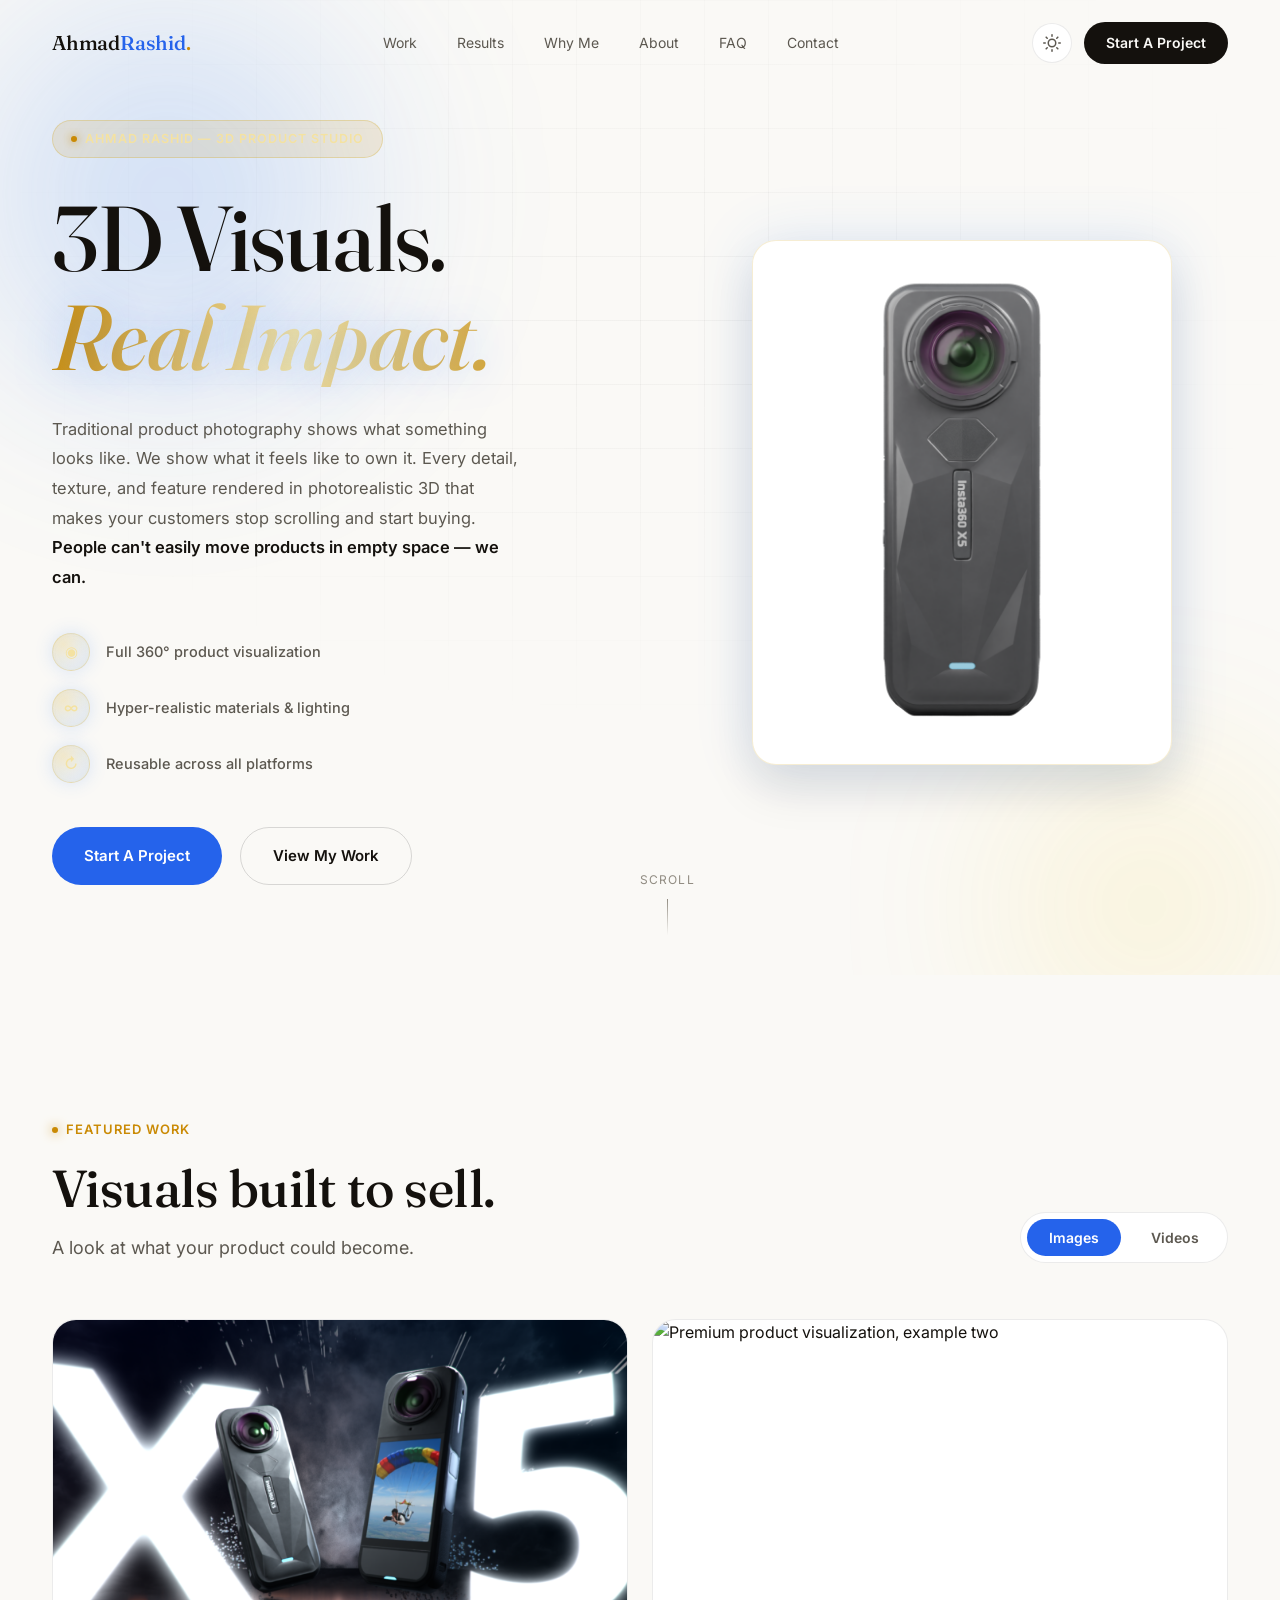
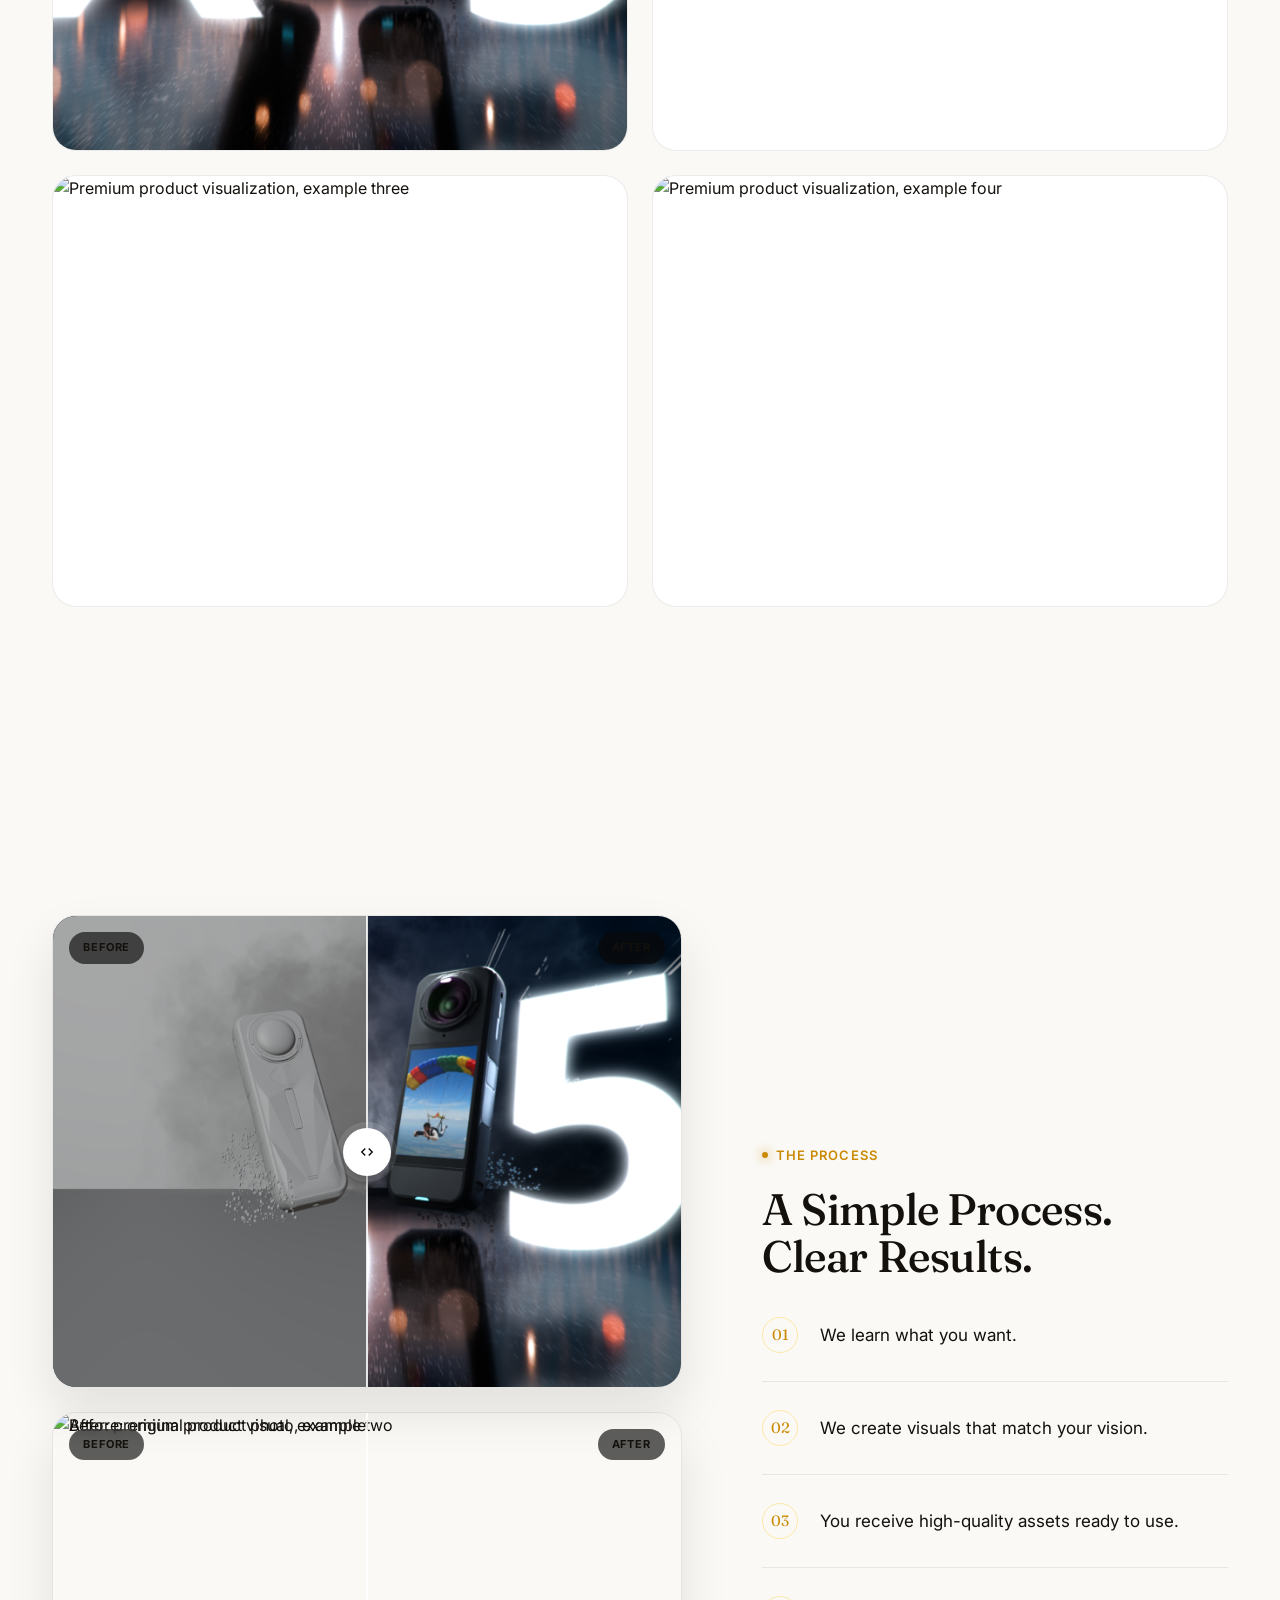
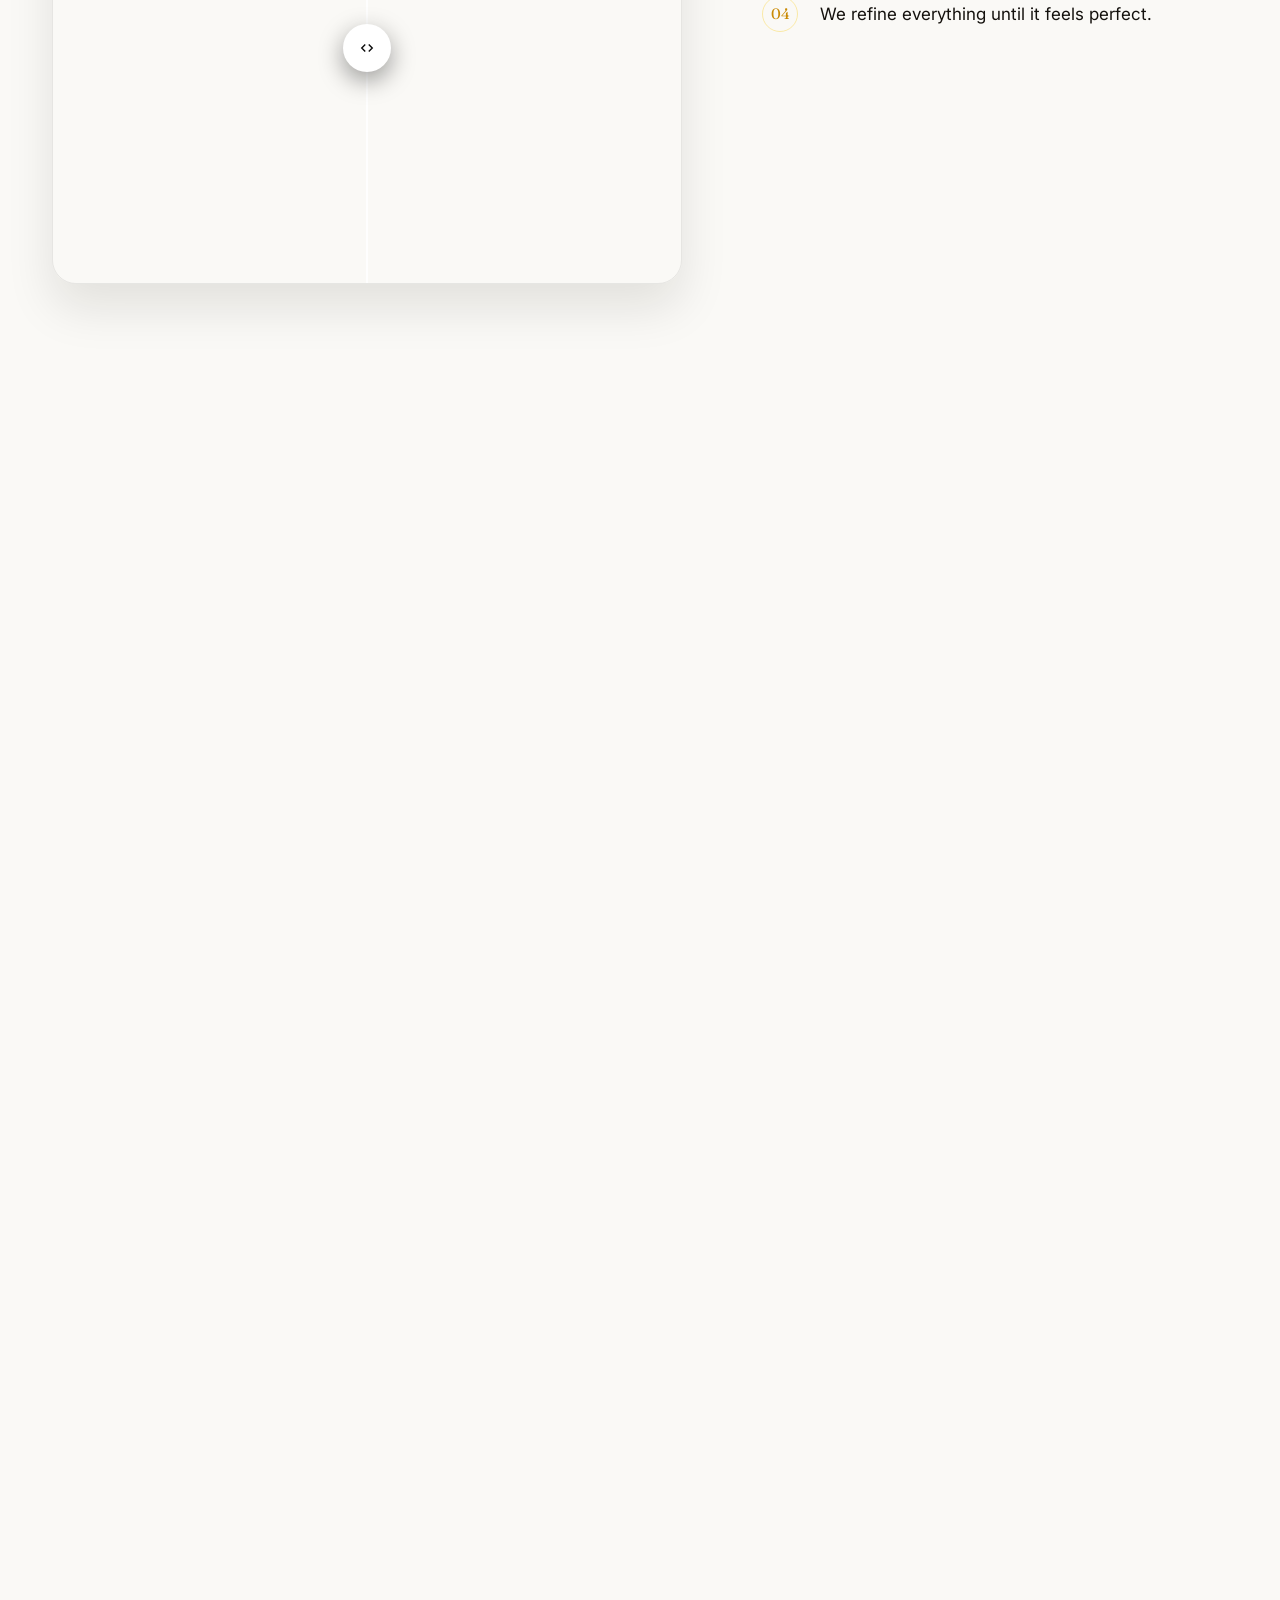
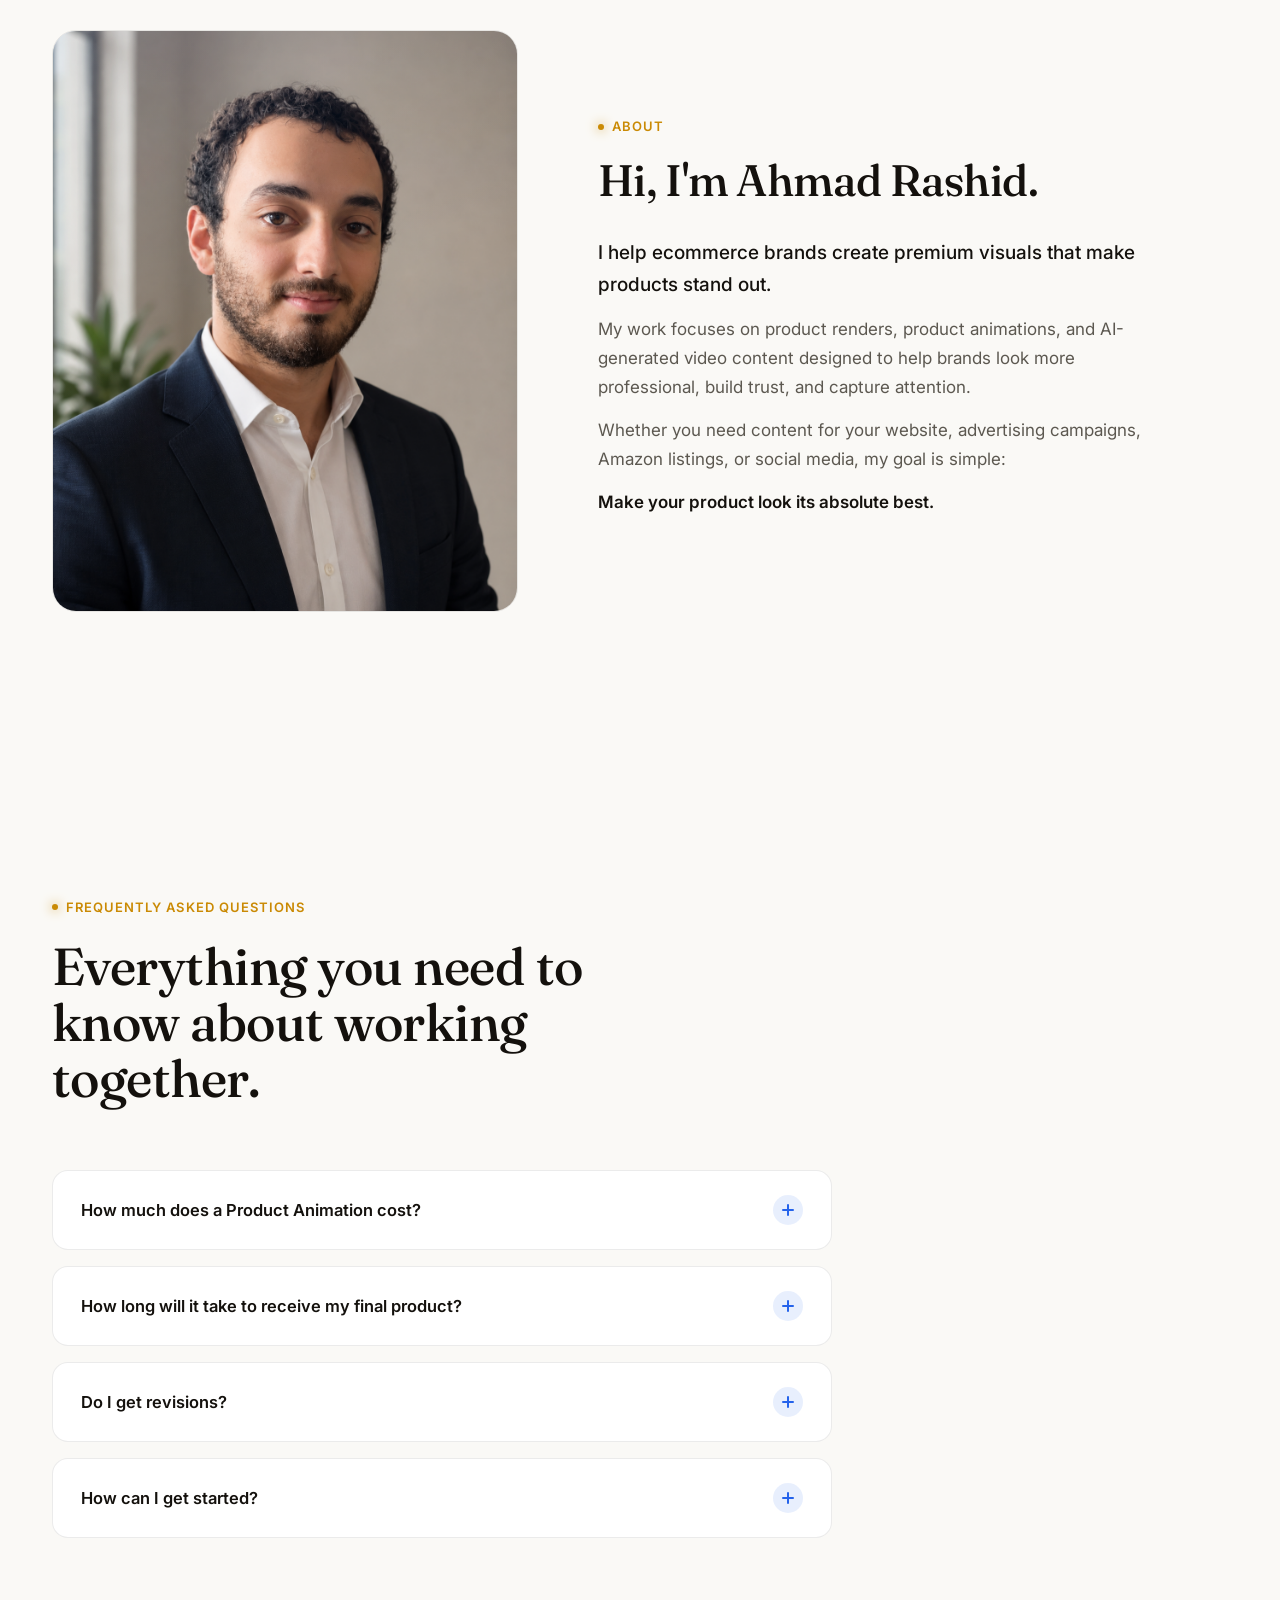
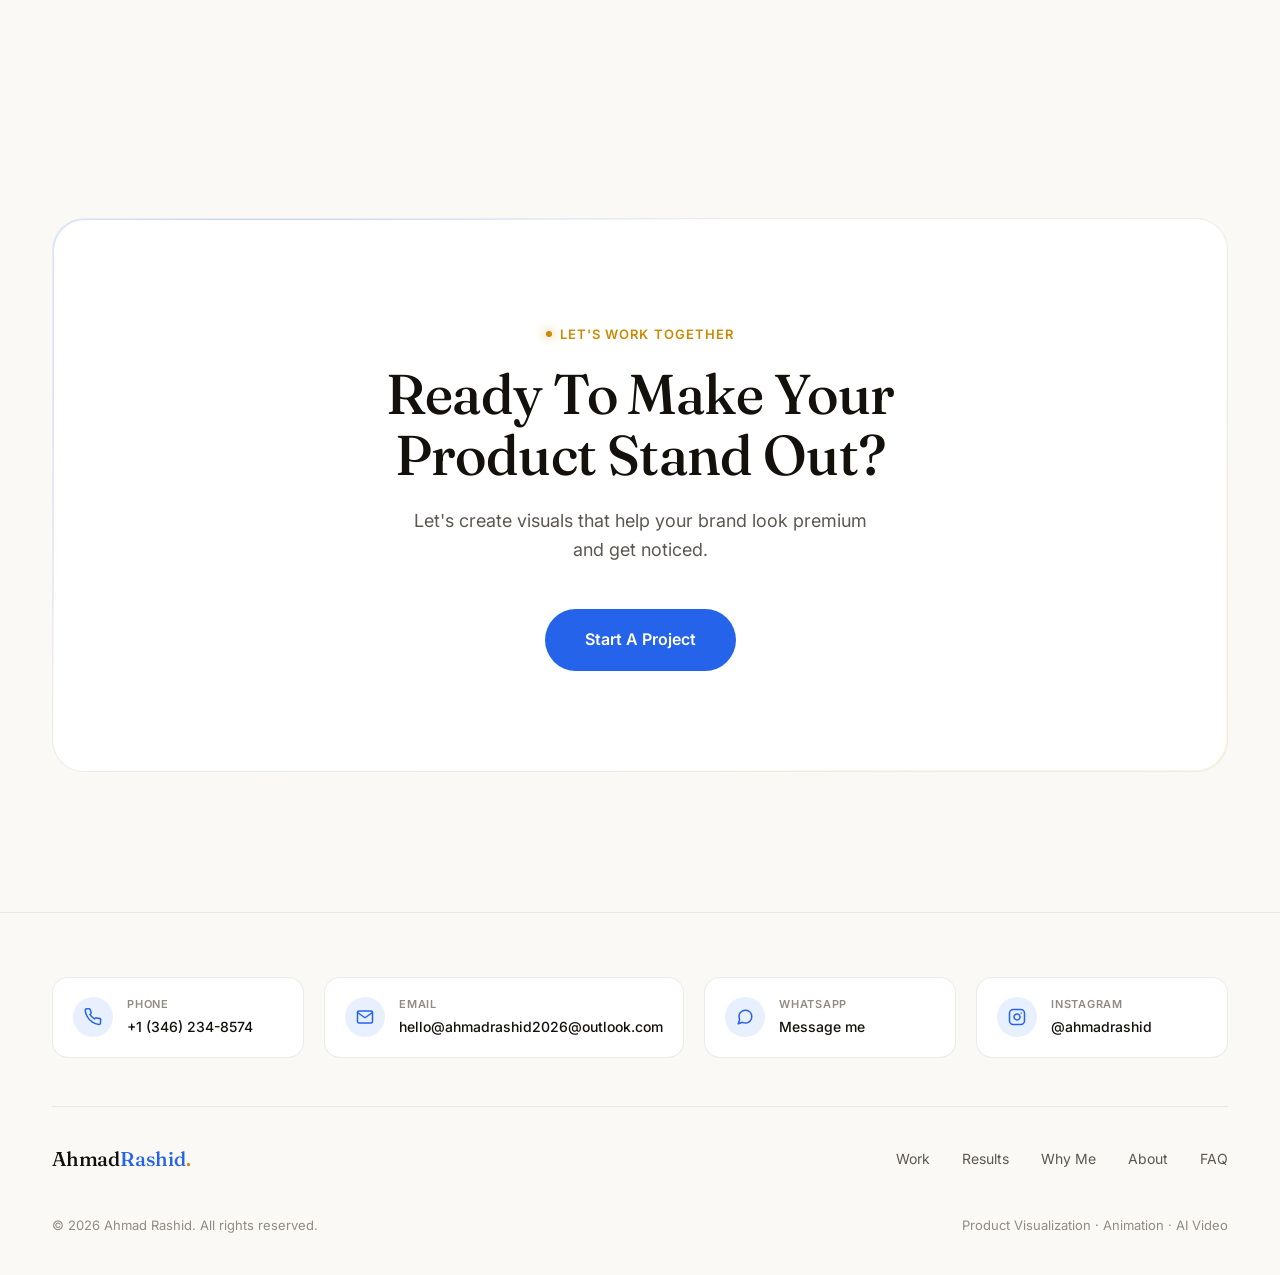
==== commit 5054ff4a: "Added FAQ" ====
--- a/index.html
+++ b/index.html
@@ -1202,6 +1202,81 @@
   }
 
   /* ============================================
+     FAQ SECTION
+  ============================================ */
+  .faq-list{
+    max-width: 780px;
+    display: flex;
+    flex-direction: column;
+    gap: 16px;
+  }
+  .faq-item{
+    background: var(--card);
+    border: 1px solid var(--card-border);
+    border-radius: var(--radius-md);
+    overflow: hidden;
+    transition: border-color 0.3s;
+  }
+  .faq-item.open{
+    border-color: var(--blue);
+  }
+  .faq-question{
+    width: 100%;
+    display: flex;
+    align-items: center;
+    justify-content: space-between;
+    gap: 20px;
+    padding: 24px 28px;
+    text-align: left;
+    font-family: var(--body);
+    font-size: 16.5px;
+    font-weight: 600;
+    color: var(--text);
+  }
+  .faq-icon{
+    flex-shrink: 0;
+    width: 30px;
+    height: 30px;
+    border-radius: 50%;
+    background: var(--blue-soft);
+    display: flex;
+    align-items: center;
+    justify-content: center;
+    position: relative;
+    transition: transform 0.4s var(--ease), background 0.3s;
+  }
+  .faq-icon::before,
+  .faq-icon::after{
+    content:'';
+    position:absolute;
+    background: var(--blue);
+    border-radius: 2px;
+  }
+  .faq-icon::before{ width: 12px; height: 2px; }
+  .faq-icon::after{ width: 2px; height: 12px; transition: transform 0.35s var(--ease); }
+  .faq-item.open .faq-icon{ transform: rotate(180deg); background: var(--blue); }
+  .faq-item.open .faq-icon::before,
+  .faq-item.open .faq-icon::after{ background: #fff; }
+  .faq-item.open .faq-icon::after{ transform: scaleY(0); }
+  .faq-answer{
+    display: grid;
+    grid-template-rows: 0fr;
+    transition: grid-template-rows 0.45s var(--ease);
+  }
+  .faq-answer-inner{
+    overflow: hidden;
+  }
+  .faq-answer-inner p{
+    padding: 0 28px 26px;
+    font-size: 15.5px;
+    line-height: 1.7;
+    color: var(--text-secondary);
+  }
+  .faq-item.open .faq-answer{
+    grid-template-rows: 1fr;
+  }
+
+  /* ============================================
      FOOTER CONTACT AREA
   ============================================ */
   .footer-contact{
@@ -1289,6 +1364,8 @@
     .why-grid{ grid-template-columns: 1fr; }
     .footer-contact{ grid-template-columns: 1fr 1fr; gap: 14px; }
     .footer-contact-value{ font-size: 12px; }
+    .faq-question{ padding: 20px 22px; font-size: 15.5px; }
+    .faq-answer-inner p{ padding: 0 22px 22px; }
   }
 
   @media (max-width: 480px){
@@ -1309,6 +1386,7 @@
       <li><a href="#results">Results</a></li>
       <li><a href="#why">Why Me</a></li>
       <li><a href="#about">About</a></li>
+      <li><a href="#faq">FAQ</a></li>
       <li><a href="#contact">Contact</a></li>
     </ul>
     <div style="display:flex;align-items:center;gap:12px;">
@@ -1330,6 +1408,7 @@
   <a href="#results">Results</a>
   <a href="#why">Why Me</a>
   <a href="#about">About</a>
+  <a href="#faq">FAQ</a>
   <a href="#contact">Contact</a>
   <a href="#contact" class="btn btn-primary">Start A Project</a>
 </div>
@@ -1611,6 +1690,68 @@
   </section>
 
   <!-- ============================================
+       FAQ
+  ============================================ -->
+  <section id="faq">
+    <div class="container">
+      <div class="section-head reveal">
+        <span class="eyebrow">Frequently Asked Questions</span>
+        <h2>Everything you need to know about working together.</h2>
+      </div>
+
+      <div class="faq-list reveal-stagger">
+        <div class="faq-item">
+          <button class="faq-question" aria-expanded="false">
+            <span>How much does a Product Animation cost?</span>
+            <span class="faq-icon" aria-hidden="true"></span>
+          </button>
+          <div class="faq-answer">
+            <div class="faq-answer-inner">
+              <p>Depending on your wants and needs it can range anywhere from $100 to $10,000. I recommend sending an email with your request and I'll give you a quote within 24 hours.</p>
+            </div>
+          </div>
+        </div>
+
+        <div class="faq-item">
+          <button class="faq-question" aria-expanded="false">
+            <span>How long will it take to receive my final product?</span>
+            <span class="faq-icon" aria-hidden="true"></span>
+          </button>
+          <div class="faq-answer">
+            <div class="faq-answer-inner">
+              <p>It depends on the length of the product. It can be anywhere from 24 hours to 14 days depending on the size of the project.</p>
+            </div>
+          </div>
+        </div>
+
+        <div class="faq-item">
+          <button class="faq-question" aria-expanded="false">
+            <span>Do I get revisions?</span>
+            <span class="faq-icon" aria-hidden="true"></span>
+          </button>
+          <div class="faq-answer">
+            <div class="faq-answer-inner">
+              <p>You get one revision for free. 3D is very intensive. All revisions after that will charge an hourly rate.</p>
+            </div>
+          </div>
+        </div>
+
+        <div class="faq-item">
+          <button class="faq-question" aria-expanded="false">
+            <span>How can I get started?</span>
+            <span class="faq-icon" aria-hidden="true"></span>
+          </button>
+          <div class="faq-answer">
+            <div class="faq-answer-inner">
+              <p>Either send an email or WhatsApp message and receive an answer within 24 hours.</p>
+            </div>
+          </div>
+        </div>
+      </div>
+    </div>
+  </section>
+
+  <!-- ============================================
        CTA
   ============================================ -->
   <section id="contact">
@@ -1681,6 +1822,7 @@
         <li><a href="#results">Results</a></li>
         <li><a href="#why">Why Me</a></li>
         <li><a href="#about">About</a></li>
+        <li><a href="#faq">FAQ</a></li>
       </ul>
     </div>
     <div class="footer-bottom">
@@ -1913,6 +2055,22 @@
 
   document.querySelectorAll('[data-compare]').forEach(initCompareSlider);
 
+  /* ---------- FAQ ACCORDION ---------- */
+  document.querySelectorAll('.faq-item').forEach(function(item){
+    var question = item.querySelector('.faq-question');
+    question.addEventListener('click', function(){
+      var isOpen = item.classList.contains('open');
+      document.querySelectorAll('.faq-item.open').forEach(function(openItem){
+        if(openItem !== item){
+          openItem.classList.remove('open');
+          openItem.querySelector('.faq-question').setAttribute('aria-expanded', 'false');
+        }
+      });
+      item.classList.toggle('open', !isOpen);
+      question.setAttribute('aria-expanded', String(!isOpen));
+    });
+  });
+
   /* ---------- SMOOTH ANCHOR SCROLL (account for fixed nav) ---------- */
   document.querySelectorAll('a[href^="#"]').forEach(function(a){
     a.addEventListener('click', function(e){
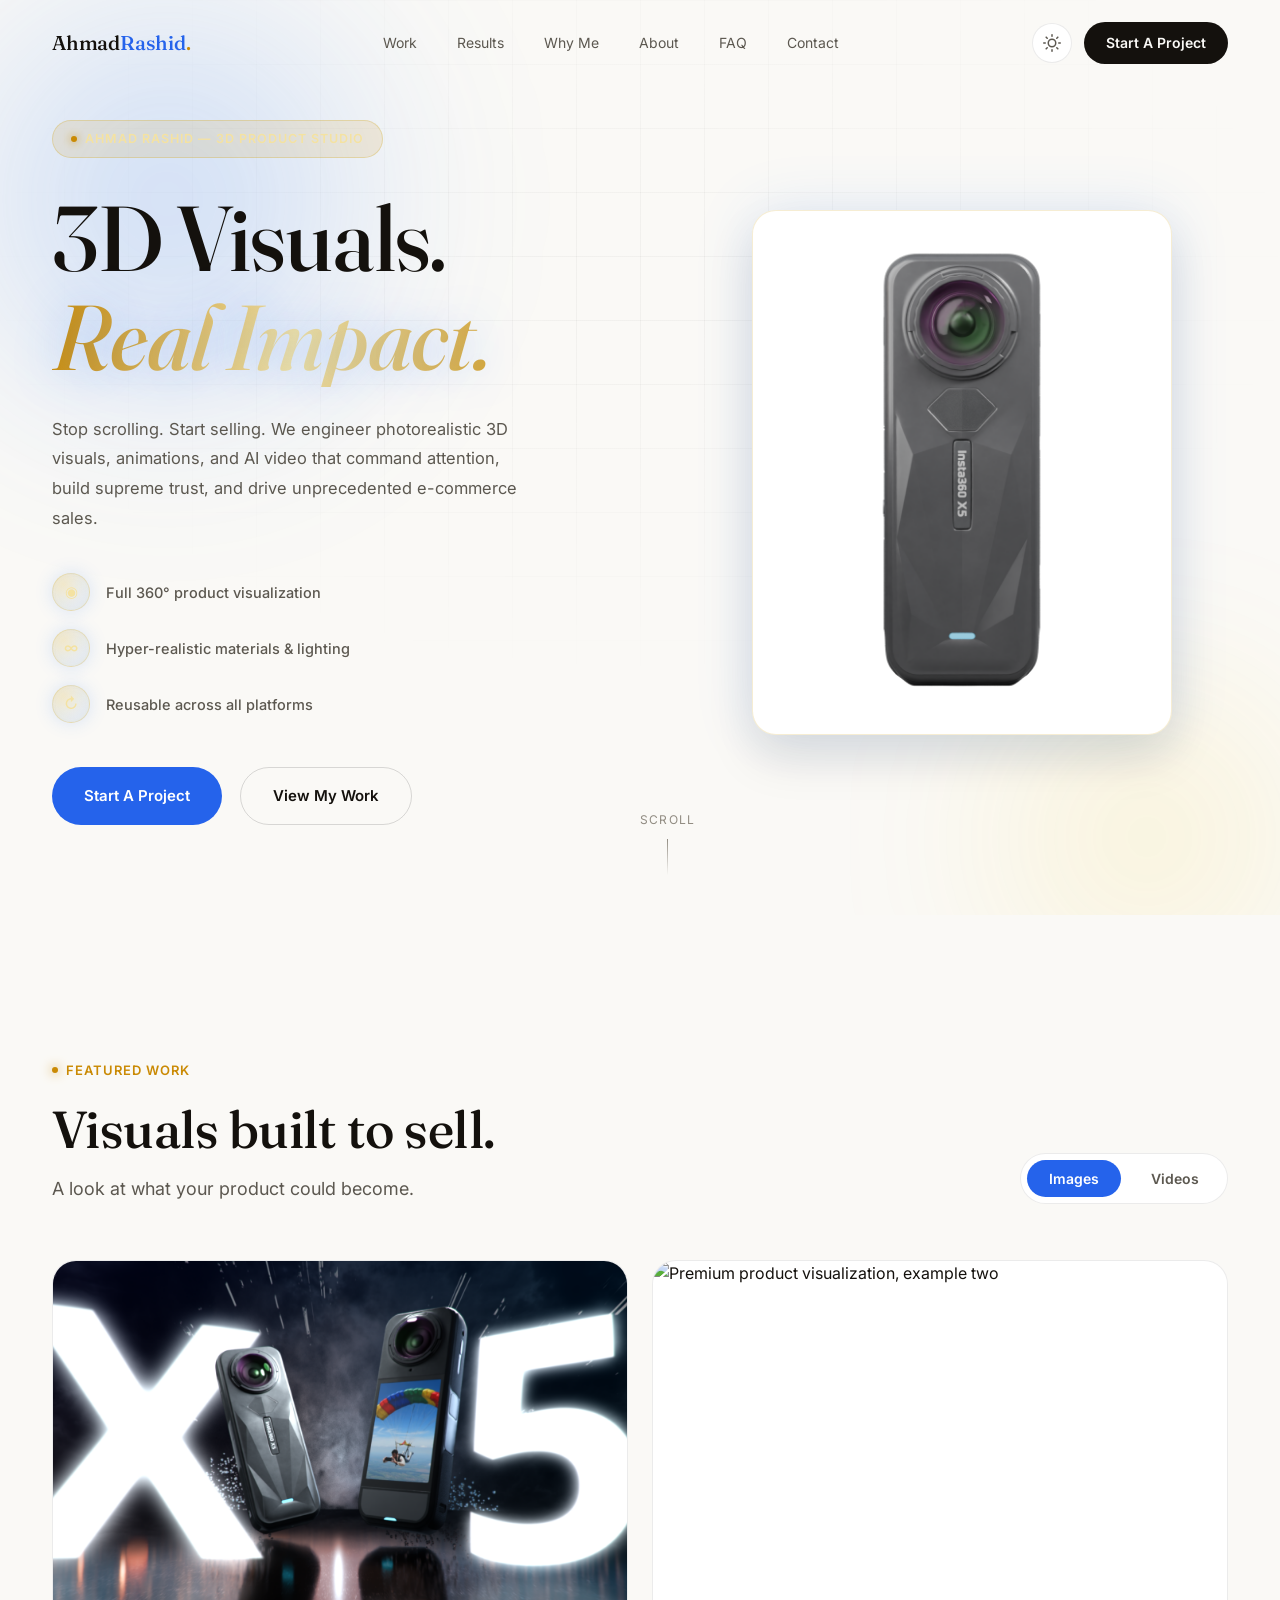
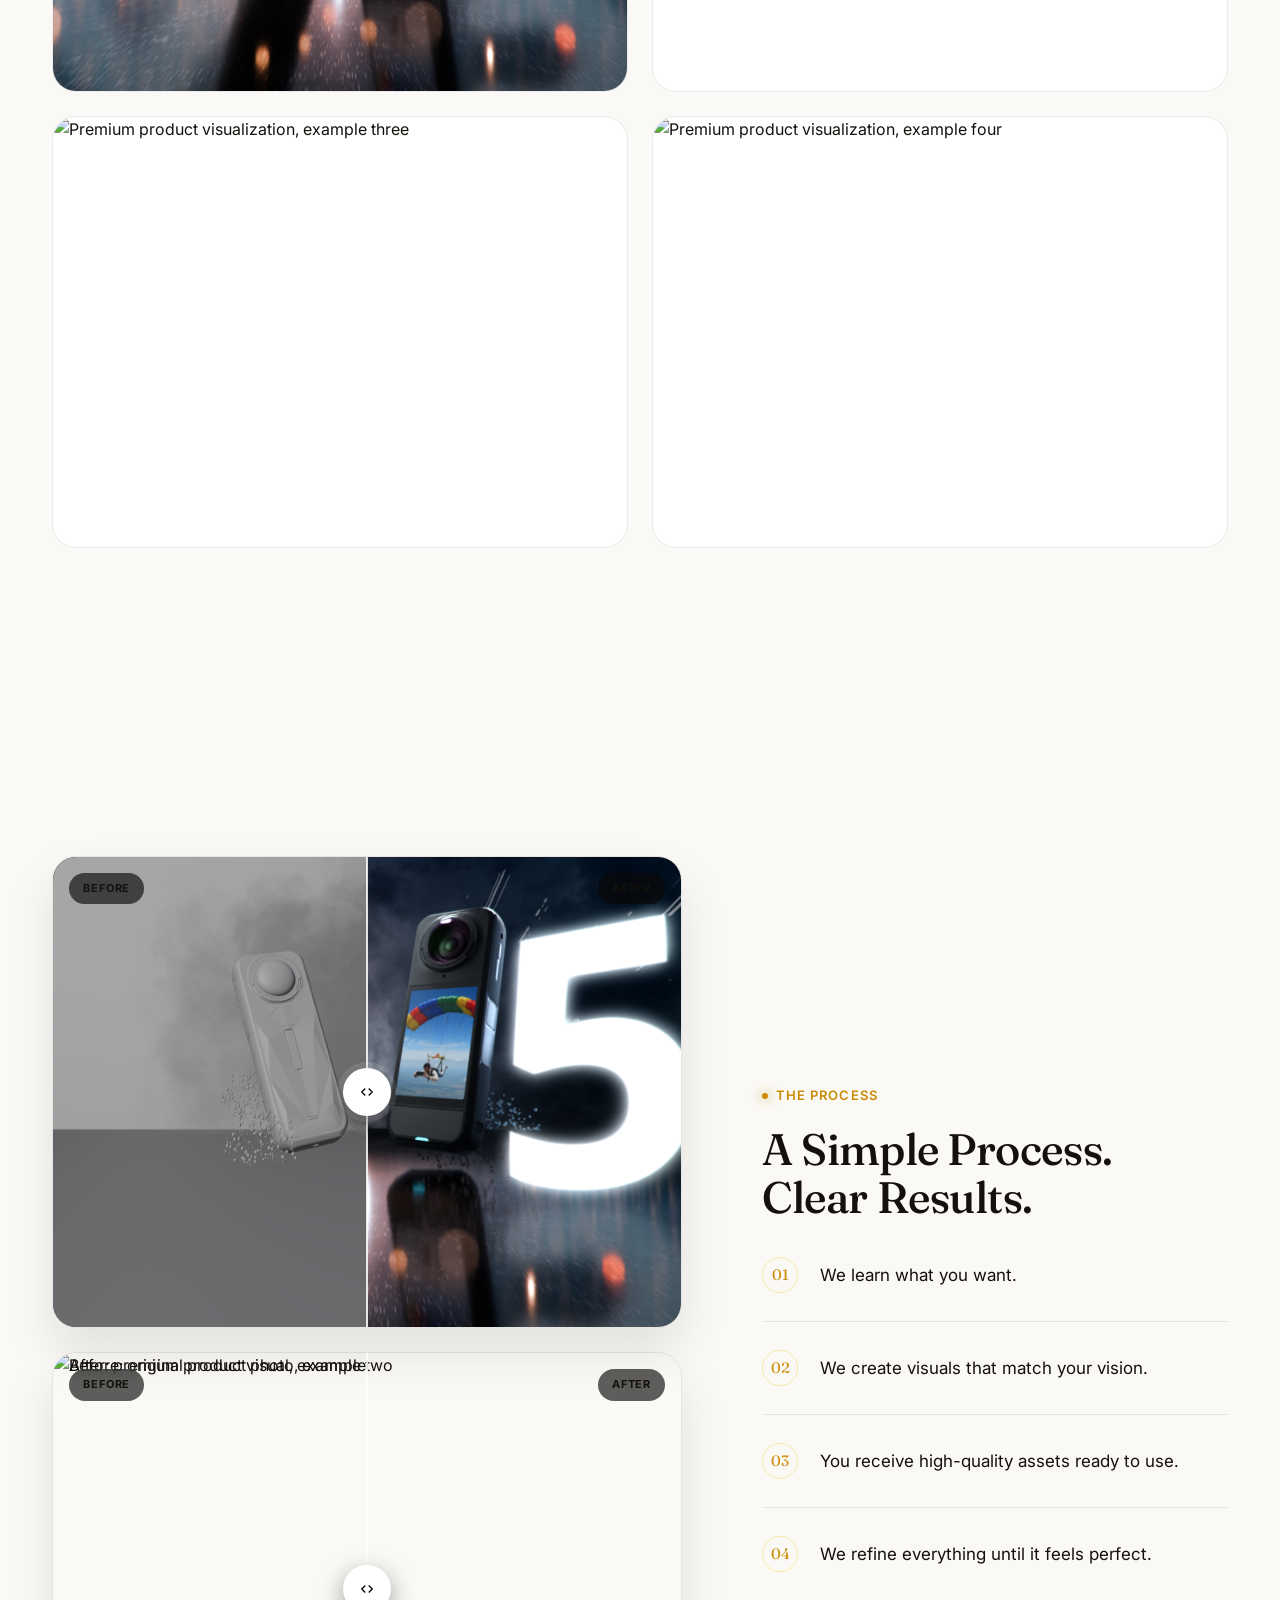
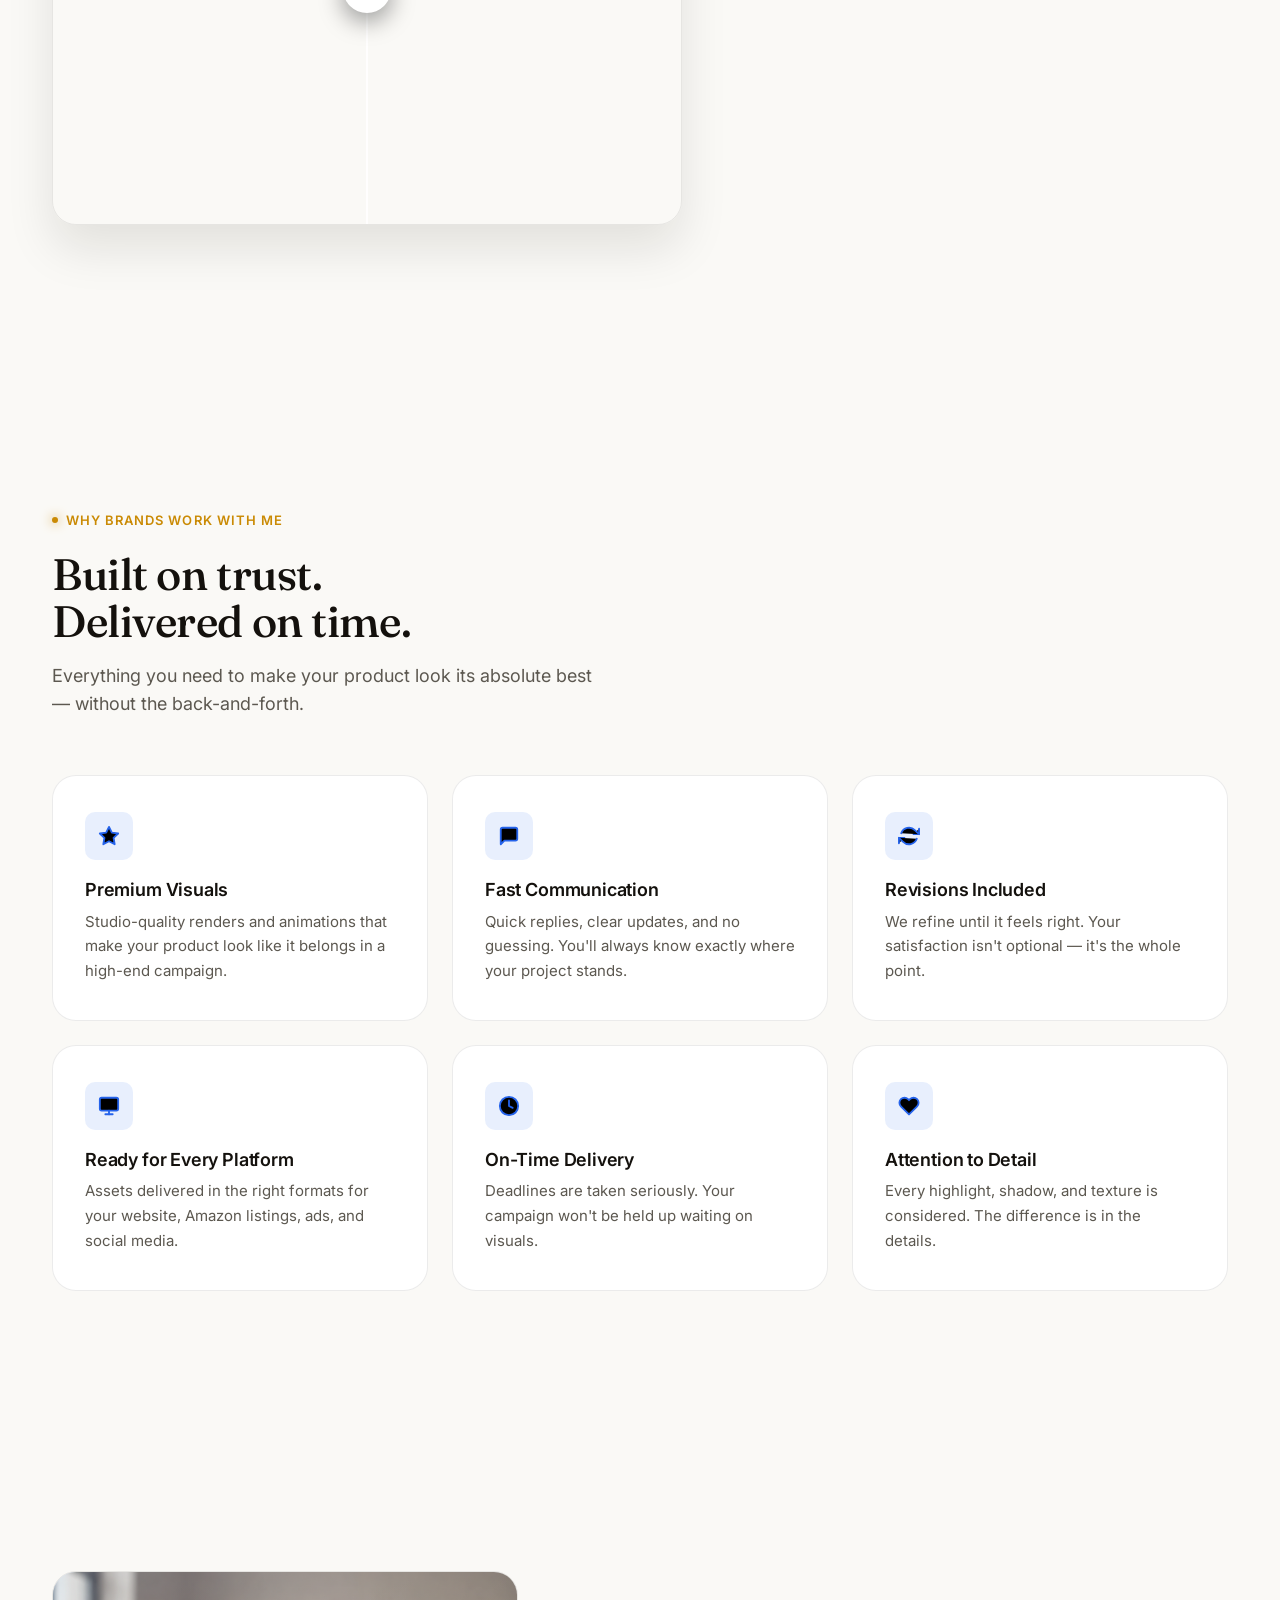
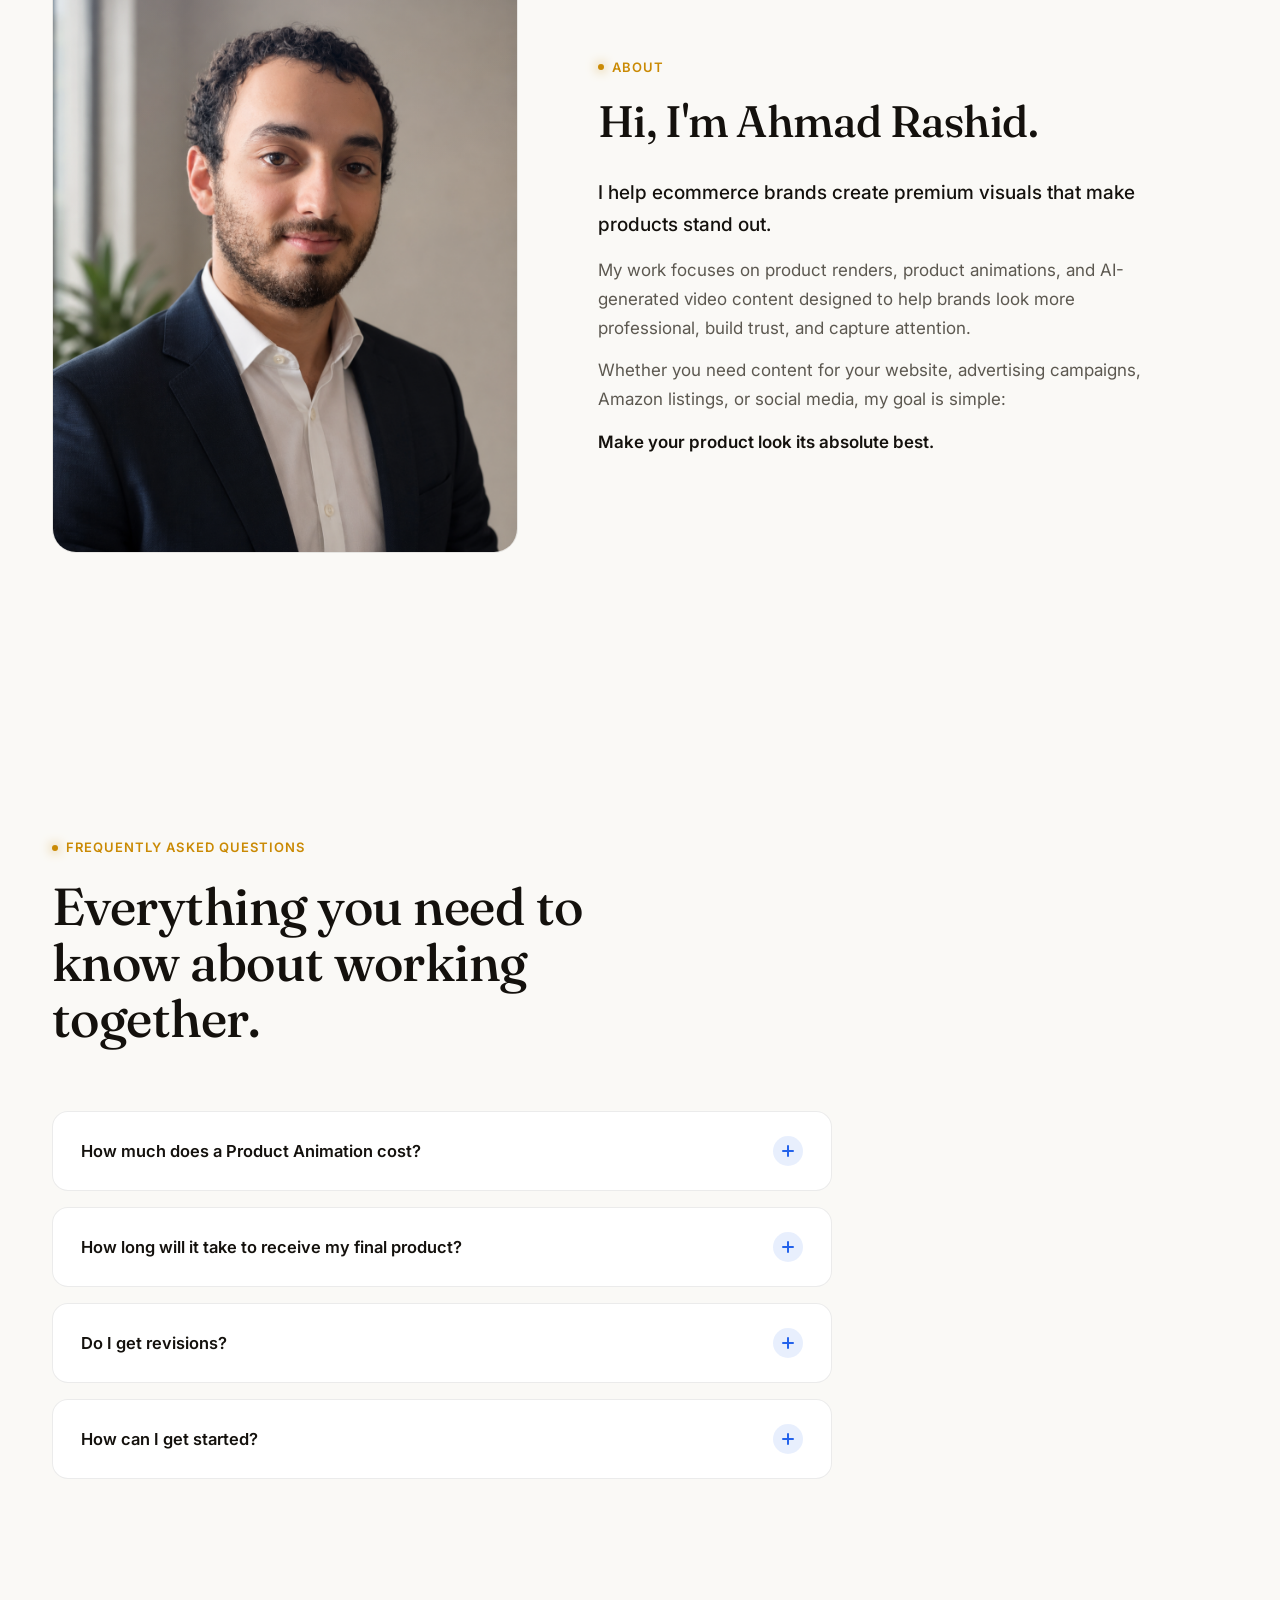
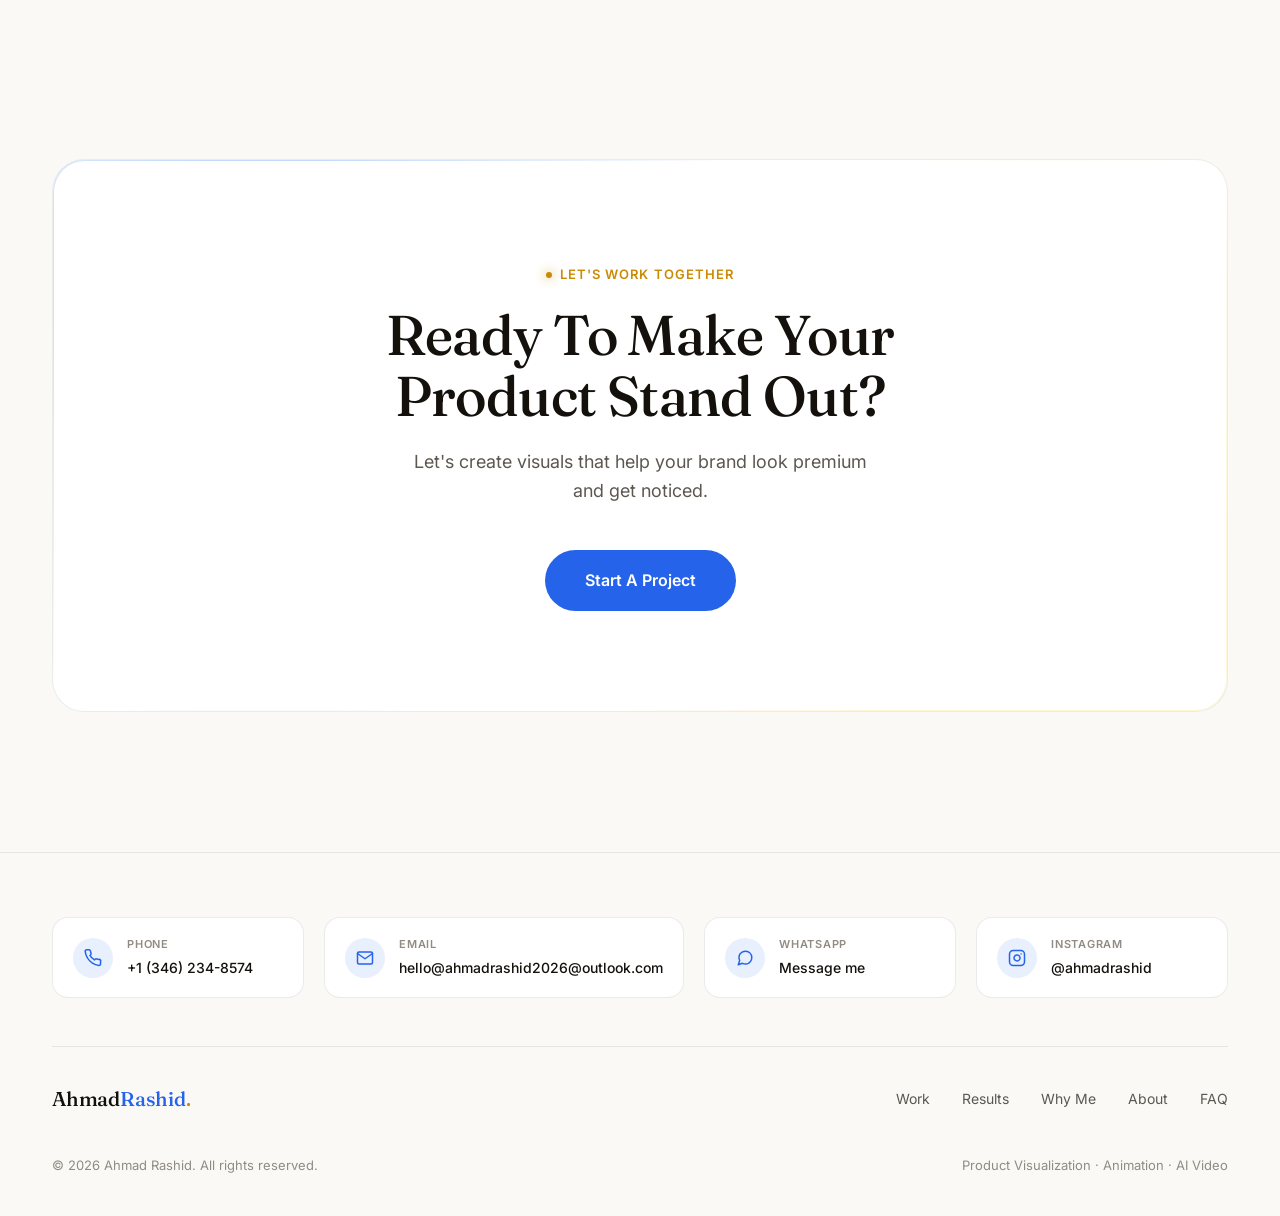
==== commit b8f72294: "changed top text a bit" ====
--- a/index.html
+++ b/index.html
@@ -1437,7 +1437,7 @@
       <div class="hero-badge">Ahmad Rashid — 3D Product Studio</div>
       <h1 class="hero-split-heading">3D Visuals.<span class="gold-line">Real Impact.</span></h1>
       <p class="hero-split-body">
-        Traditional product photography shows what something looks like. We show what it feels like to own it. Every detail, texture, and feature rendered in photorealistic 3D that makes your customers stop scrolling and start buying. <strong>People can't easily move products in empty space — we can.</strong>
+        Stop scrolling. Start selling. We engineer photorealistic 3D visuals, animations, and AI video that command attention, build supreme trust, and drive unprecedented e-commerce sales.</strong>
       </p>
       <ul class="hero-features">
         <li><span class="hero-feature-icon" aria-hidden="true">◉</span> Full 360° product visualization</li>
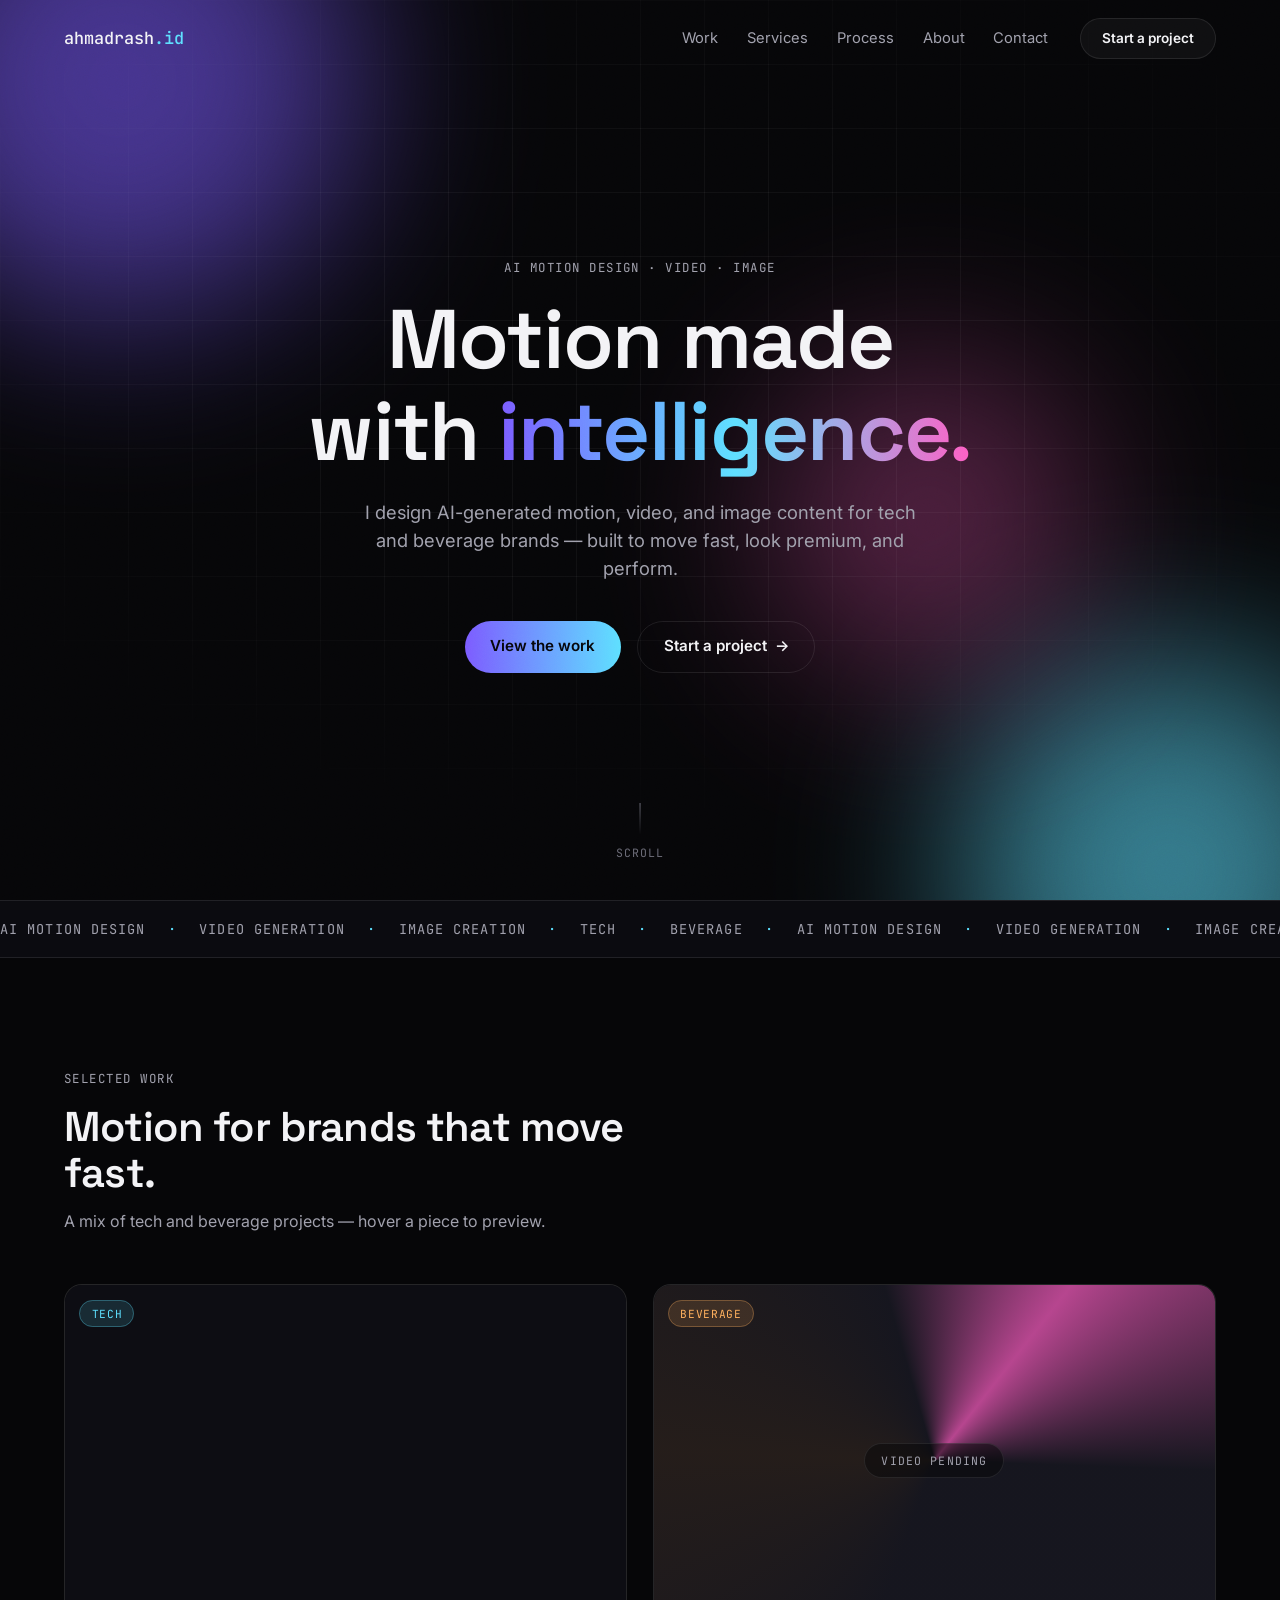
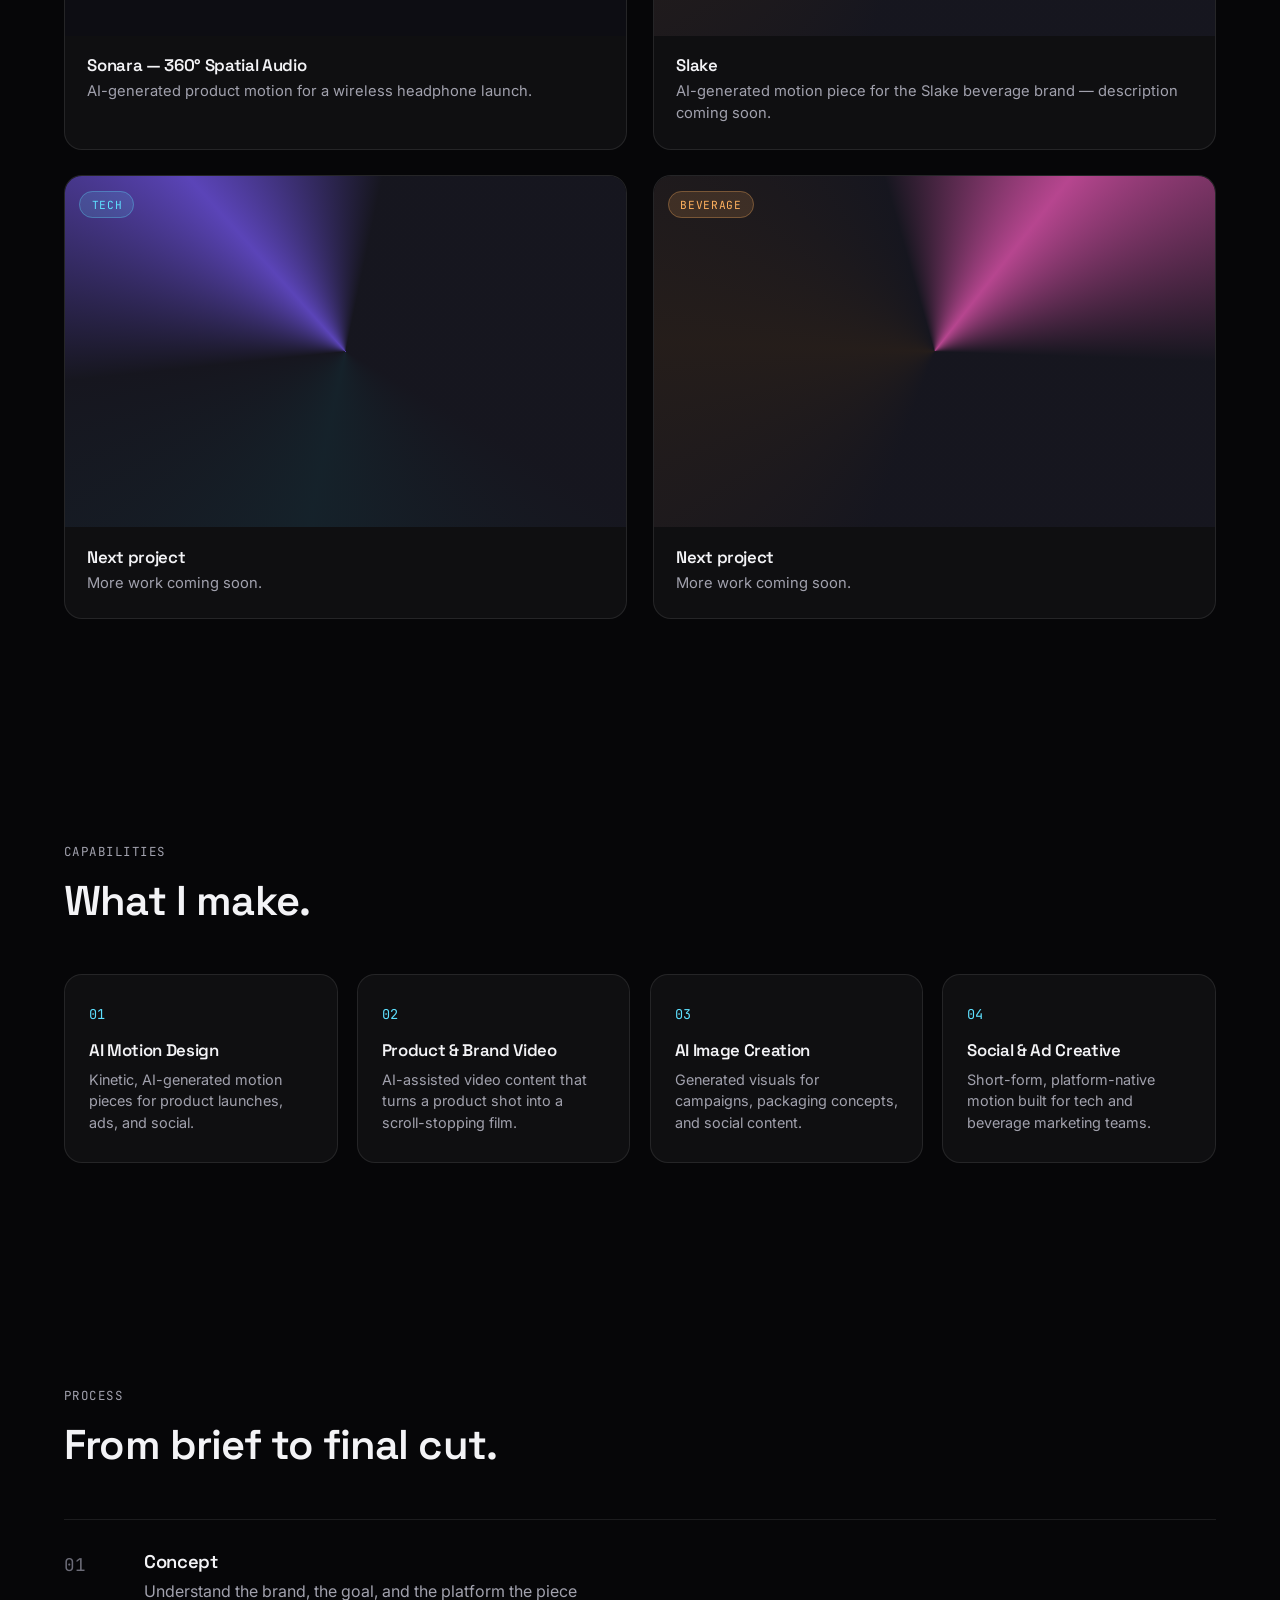
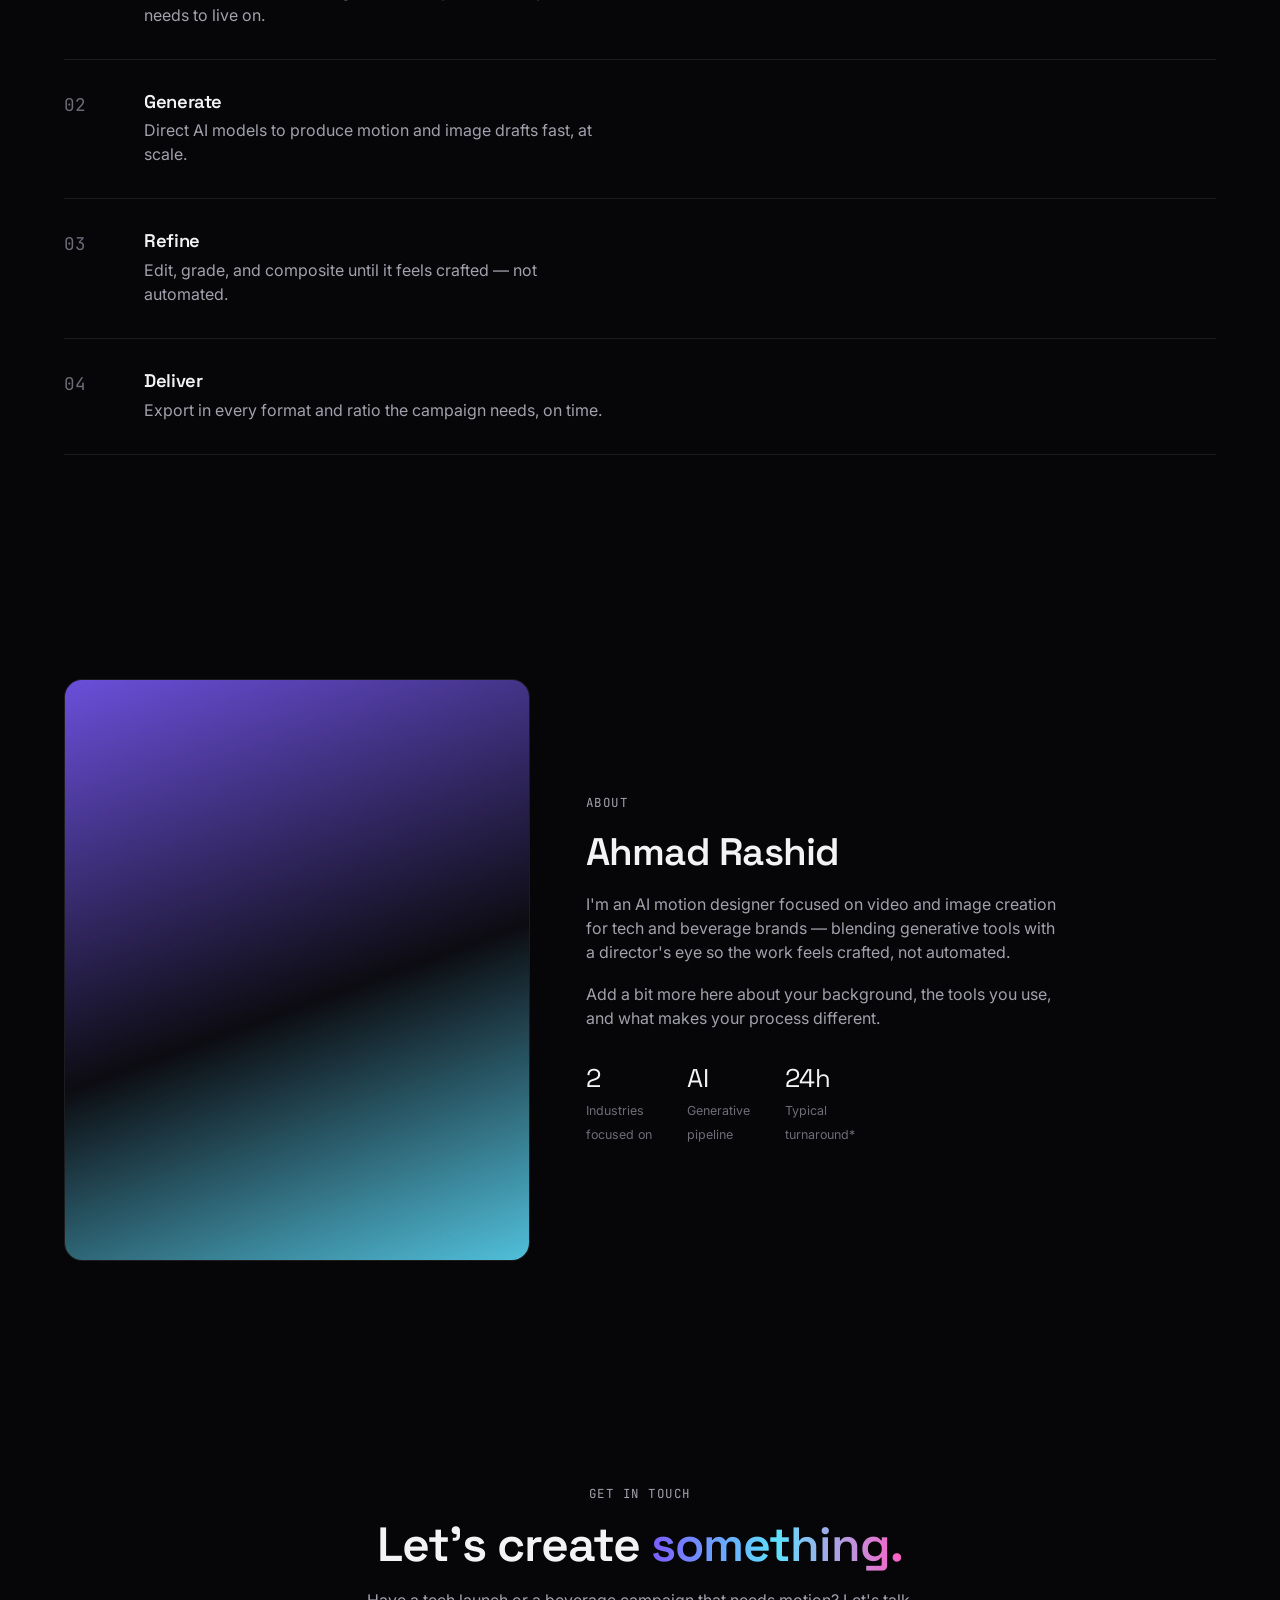
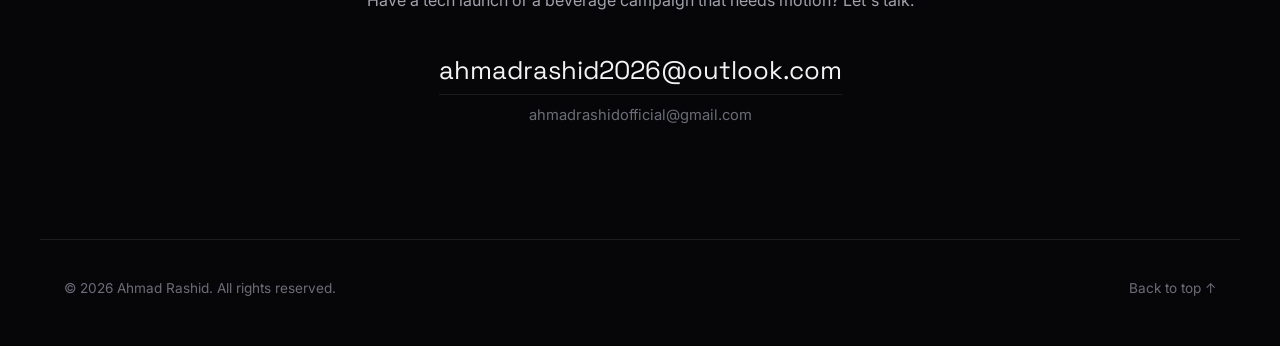
==== commit 91b615ae: "website ai upgrade" ====
--- a/index.html
+++ b/index.html
@@ -1,2232 +1,322 @@
 <!DOCTYPE html>
 <html lang="en">
 <head>
-  <!-- Google tag (gtag.js) -->
-<script async src="https://www.googletagmanager.com/gtag/js?id=G-LBJGEHQC8K"></script>
-<script>
-  window.dataLayer = window.dataLayer || [];
-  function gtag(){dataLayer.push(arguments);}
-  gtag('js', new Date());
-
-  gtag('config', 'G-LBJGEHQC8K');
-</script>
 <meta charset="UTF-8">
 <meta name="viewport" content="width=device-width, initial-scale=1.0">
-<title>AtlasRender — Product Visuals, Animation & AI Video for Ecommerce Brands</title>
-<meta name="description" content="AtlasRender helps ecommerce brands create premium product visuals, animations, and AI-generated videos that build trust and help products stand out.">
+<title>Ahmad Rashid — AI Motion Design &amp; Image Creation</title>
+<meta name="description" content="Ahmad Rashid — AI-powered motion design, video, and image creation for tech and beverage brands.">
 
 <!-- Open Graph -->
-<meta property="og:title" content="AtlasRender — Make Your Product Look Its Best">
-<meta property="og:description" content="Premium visuals, animations, and AI videos that help your products stand out and sell more.">
+<meta property="og:title" content="Ahmad Rashid — AI Motion Design & Image Creation">
+<meta property="og:description" content="AI-powered motion design, video, and image creation for tech and beverage brands.">
 <meta property="og:type" content="website">
+<meta property="og:url" content="https://ahmadrash.id">
 
 <link rel="preconnect" href="https://fonts.googleapis.com">
 <link rel="preconnect" href="https://fonts.gstatic.com" crossorigin>
-<link href="https://fonts.googleapis.com/css2?family=Fraunces:opsz,wght@9..144,300;9..144,400;9..144,500;9..144,600&family=Inter:wght@400;500;600;700&display=swap" rel="stylesheet">
-
-<!-- Anti-FOUC: set theme before paint -->
-<script>
-(function(){
-  try{
-    var saved = localStorage.getItem('theme');
-    var preferred = window.matchMedia('(prefers-color-scheme: light)').matches ? 'light' : 'dark';
-    document.documentElement.setAttribute('data-theme', saved || preferred);
-  }catch(e){}
-})();
-</script>
-
-<style>
-  /* ============================================
-     TOKENS
-  ============================================ */
-  :root{
-    --bg: #06070D;
-    --card: #0E1119;
-    --card-border: rgba(212,175,55,0.10);
-    --blue: #3B82F6;
-    --blue-soft: rgba(59,130,246,0.16);
-    --gold: #D4AF37;
-    --gold-bright: #F4E2A1;
-    --gold-soft: rgba(212,175,55,0.14);
-    --text: #FFFFFF;
-    --text-secondary: #ABB2C4;
-    --text-muted: #6A7086;
-
-    --nav-bg: rgba(10,10,10,0.78);
-    --overlay-bg: rgba(5,5,5,0.92);
-    --shadow-card: 0 30px 60px rgba(0,0,0,0.4);
-    --shadow-lift: 0 20px 40px rgba(0,0,0,0.35);
-    --grid-line: rgba(255,255,255,0.025);
-    --btn-secondary-border: rgba(255,255,255,0.18);
-    --btn-secondary-border-hover: rgba(255,255,255,0.32);
-    --btn-secondary-bg-hover: rgba(255,255,255,0.06);
-    --mobile-menu-bg: #0d0d0d;
-    --skeleton-bg: #1a1a1a;
-
-    --display: 'Fraunces', Georgia, serif;
-    --body: 'Inter', -apple-system, BlinkMacSystemFont, sans-serif;
-
-    --container: 1240px;
-    --radius-lg: 24px;
-    --radius-md: 16px;
-    --radius-sm: 10px;
-
-    --ease: cubic-bezier(0.16, 1, 0.3, 1);
-    --ease-soft: cubic-bezier(0.4, 0, 0.2, 1);
-
-    color-scheme: dark;
-  }
-
-  html[data-theme="light"]{
-    --bg: #FAF9F6;
-    --card: #FFFFFF;
-    --card-border: rgba(10,10,10,0.08);
-    --blue: #2563EB;
-    --blue-soft: rgba(37,99,235,0.10);
-    --gold: #CA8A04;
-    --gold-soft: rgba(202,138,4,0.12);
-    --text: #14110D;
-    --text-secondary: #5C5850;
-    --text-muted: #918C82;
-
-    --nav-bg: rgba(250,249,246,0.82);
-    --overlay-bg: rgba(20,17,13,0.85);
-    --shadow-card: 0 24px 48px rgba(20,17,13,0.10);
-    --shadow-lift: 0 16px 32px rgba(20,17,13,0.10);
-    --grid-line: rgba(10,10,10,0.035);
-    --btn-secondary-border: rgba(10,10,10,0.14);
-    --btn-secondary-border-hover: rgba(10,10,10,0.26);
-    --btn-secondary-bg-hover: rgba(10,10,10,0.04);
-    --mobile-menu-bg: #FFFFFF;
-    --skeleton-bg: #EFEDE7;
-
-    color-scheme: light;
-  }
-
-  *{ margin:0; padding:0; box-sizing:border-box; }
-
-  html{
-    scroll-behavior: smooth;
-  }
-
-  @media (prefers-reduced-motion: reduce){
-    html{ scroll-behavior: auto; }
-    *{ animation-duration: 0.01ms !important; animation-iteration-count: 1 !important; transition-duration: 0.01ms !important; scroll-behavior: auto !important; }
-  }
-
-  body{
-    background: var(--bg);
-    color: var(--text);
-    font-family: var(--body);
-    line-height: 1.6;
-    overflow-x: hidden;
-    -webkit-font-smoothing: antialiased;
-  }
-
-  img{ max-width:100%; display:block; }
-
-  a{ color: inherit; text-decoration: none; }
-
-  button{ font-family: inherit; cursor: pointer; border: none; background: none; color: inherit; }
-
-  ::selection{ background: var(--blue); color: #fff; }
-
-  :focus-visible{
-    outline: 2px solid var(--blue);
-    outline-offset: 4px;
-    border-radius: 4px;
-  }
-
-  .container{
-    max-width: var(--container);
-    margin: 0 auto;
-    padding: 0 32px;
-  }
-
-  .eyebrow{
-    display:inline-flex;
-    align-items:center;
-    gap:8px;
-    font-size: 13px;
-    font-weight: 600;
-    letter-spacing: 0.08em;
-    text-transform: uppercase;
-    color: var(--gold);
-    margin-bottom: 20px;
-  }
-  .eyebrow::before{
-    content:'';
-    width: 6px;
-    height: 6px;
-    border-radius: 50%;
-    background: var(--gold);
-    box-shadow: 0 0 12px var(--gold);
-  }
-
-  h1,h2,h3{
-    font-family: var(--display);
-    font-weight: 500;
-    letter-spacing: -0.01em;
-    line-height: 1.08;
-  }
-
-  .section-head{
-    max-width: 640px;
-    margin-bottom: 64px;
-  }
-  .section-head h2{
-    font-size: clamp(32px, 4.4vw, 52px);
-    margin-bottom: 18px;
-  }
-  .section-head p{
-    font-size: 18px;
-    color: var(--text-secondary);
-  }
-
-  section{
-    padding: 140px 0;
-    position: relative;
-  }
-
-  /* ============================================
-     REVEAL ON SCROLL
-  ============================================ */
-  .reveal{
-    opacity: 0;
-    transform: translateY(28px);
-    transition: opacity 0.9s var(--ease), transform 0.9s var(--ease);
-  }
-  .reveal.is-visible{
-    opacity: 1;
-    transform: translateY(0);
-  }
-  .reveal-stagger > *{
-    opacity: 0;
-    transform: translateY(24px);
-    transition: opacity 0.7s var(--ease), transform 0.7s var(--ease);
-  }
-  .reveal-stagger.is-visible > *{
-    opacity: 1;
-    transform: translateY(0);
-  }
-  .reveal-stagger.is-visible > *:nth-child(1){ transition-delay: 0.05s; }
-  .reveal-stagger.is-visible > *:nth-child(2){ transition-delay: 0.14s; }
-  .reveal-stagger.is-visible > *:nth-child(3){ transition-delay: 0.23s; }
-  .reveal-stagger.is-visible > *:nth-child(4){ transition-delay: 0.32s; }
-  .reveal-stagger.is-visible > *:nth-child(5){ transition-delay: 0.41s; }
-
-  /* ============================================
-     NAV
-  ============================================ */
-  .nav{
-    position: fixed;
-    top: 0; left: 0; right: 0;
-    z-index: 200;
-    padding: 22px 0;
-    transition: background 0.4s var(--ease-soft), border-color 0.4s var(--ease-soft), padding 0.4s var(--ease-soft);
-    border-bottom: 1px solid transparent;
-  }
-  .nav.scrolled{
-    background: var(--nav-bg);
-    backdrop-filter: blur(16px);
-    -webkit-backdrop-filter: blur(16px);
-    border-bottom: 1px solid var(--card-border);
-    padding: 16px 0;
-  }
-  .nav-inner{
-    display:flex;
-    align-items:center;
-    justify-content: space-between;
-  }
-  .logo{
-    font-family: var(--display);
-    font-size: 20px;
-    font-weight: 500;
-    letter-spacing: -0.01em;
-    white-space: nowrap;
-  }
-  .logo .logo-accent{ color: var(--blue); }
-  .logo .logo-dot{ color: var(--gold); }
-  .nav-links{
-    display:flex;
-    gap: 40px;
-    list-style:none;
-  }
-  .nav-links a{
-    font-size: 14px;
-    color: var(--text-secondary);
-    transition: color 0.25s;
-    position: relative;
-  }
-  .nav-links a:hover{ color: var(--text); }
-  .nav-cta{
-    display:inline-flex;
-    align-items:center;
-    font-size: 14px;
-    font-weight: 600;
-    padding: 10px 22px;
-    border-radius: 100px;
-    background: var(--text);
-    color: var(--bg);
-    transition: transform 0.3s var(--ease), box-shadow 0.3s var(--ease);
-  }
-  .nav-cta:hover{
-    transform: translateY(-2px);
-    box-shadow: 0 8px 24px rgba(59,130,246,0.35);
-  }
-  .nav-toggle{
-    display:none;
-    width: 36px; height: 36px;
-    flex-direction: column;
-    align-items: center;
-    justify-content: center;
-    gap: 5px;
-  }
-  .nav-toggle span{
-    width: 22px; height: 1.5px;
-    background: var(--text);
-    transition: transform 0.3s, opacity 0.3s;
-  }
-  .nav-toggle.open span:nth-child(1){ transform: translateY(6.5px) rotate(45deg); }
-  .nav-toggle.open span:nth-child(2){ opacity: 0; }
-  .nav-toggle.open span:nth-child(3){ transform: translateY(-6.5px) rotate(-45deg); }
-
-  .mobile-menu{
-    position: fixed;
-    top: 0; right: 0;
-    height: 100svh;
-    width: min(78vw, 320px);
-    background: var(--mobile-menu-bg);
-    border-left: 1px solid var(--card-border);
-    z-index: 250;
-    padding: 100px 32px 40px;
-    display:flex;
-    flex-direction:column;
-    gap: 26px;
-    transform: translateX(100%);
-    transition: transform 0.45s var(--ease);
-  }
-  .mobile-menu.open{ transform: translateX(0); }
-  .mobile-menu a{ font-size: 18px; color: var(--text); }
-  .mobile-menu .btn{ margin-top: 10px; }
-  .mobile-overlay{
-    position: fixed; inset:0;
-    background: rgba(0,0,0,0.5);
-    z-index: 240;
-    opacity:0; visibility:hidden;
-    transition: opacity 0.4s;
-  }
-  .mobile-overlay.open{ opacity:1; visibility:visible; }
-
-  /* ============================================
-     BUTTONS
-  ============================================ */
-  .btn{
-    display:inline-flex;
-    align-items:center;
-    justify-content:center;
-    gap: 10px;
-    padding: 16px 32px;
-    border-radius: 100px;
-    font-size: 15px;
-    font-weight: 600;
-    white-space: nowrap;
-    transition: transform 0.35s var(--ease), box-shadow 0.35s var(--ease), background 0.35s var(--ease);
-  }
-  .btn-primary{
-    background: var(--blue);
-    color: #fff;
-    box-shadow: 0 0 0 0 rgba(59,130,246,0.5);
-  }
-  .btn-primary:hover{
-    transform: translateY(-3px);
-    box-shadow: 0 12px 32px rgba(59,130,246,0.45);
-  }
-  .btn-secondary{
-    background: transparent;
-    color: var(--text);
-    border: 1px solid var(--btn-secondary-border);
-  }
-  .btn-secondary:hover{
-    background: var(--btn-secondary-bg-hover);
-    border-color: var(--btn-secondary-border-hover);
-    transform: translateY(-3px);
-  }
-  .btn-row{
-    display:flex;
-    gap: 18px;
-    flex-wrap: wrap;
-  }
-
-  /* ============================================
-     HERO
-  ============================================ */
-  .hero{
-    min-height: 100svh;
-    display:flex;
-    flex-direction: column;
-    align-items:center;
-    justify-content:center;
-    text-align:center;
-    position: relative;
-    padding-top: 120px;
-    overflow: hidden;
-  }
-  .hero-glow{
-    position:absolute;
-    inset: -20%;
-    z-index: 0;
-    pointer-events:none;
-  }
-  .glow-orb{
-    position:absolute;
-    border-radius: 50%;
-    filter: blur(90px);
-    opacity: 0.55;
-    animation: float 16s ease-in-out infinite;
-  }
-  .glow-orb.blue{
-    width: 560px; height: 560px;
-    background: radial-gradient(circle, rgba(59,130,246,0.55), transparent 70%);
-    top: 8%; left: 8%;
-  }
-  .glow-orb.gold{
-    width: 420px; height: 420px;
-    background: radial-gradient(circle, rgba(250,204,21,0.32), transparent 70%);
-    bottom: 4%; right: 10%;
-    animation-delay: -8s;
-  }
-  @keyframes float{
-    0%, 100%{ transform: translate(0,0) scale(1); }
-    50%{ transform: translate(30px,-40px) scale(1.06); }
-  }
-  .hero-grid{
-    position:absolute;
-    inset:0;
-    background-image:
-      linear-gradient(var(--grid-line) 1px, transparent 1px),
-      linear-gradient(90deg, var(--grid-line) 1px, transparent 1px);
-    background-size: 64px 64px;
-    mask-image: radial-gradient(ellipse 70% 60% at 50% 30%, black 10%, transparent 75%);
-    -webkit-mask-image: radial-gradient(ellipse 70% 60% at 50% 30%, black 10%, transparent 75%);
-  }
-  .hero-content{
-    position: relative;
-    z-index: 2;
-    max-width: 920px;
-    padding: 0 24px;
-  }
-  .hero h1{
-    font-size: clamp(40px, 7.4vw, 92px);
-    margin-bottom: 28px;
-    opacity: 0;
-    animation: fadeUp 1s var(--ease) 0.15s forwards;
-  }
-  .hero h1 em{
-    font-style: italic;
-    background: linear-gradient(90deg, var(--blue), #93c5fd);
-    -webkit-background-clip: text;
-    background-clip: text;
-    color: transparent;
-  }
-  .hero-sub{
-    font-size: clamp(17px, 2vw, 21px);
-    color: var(--text-secondary);
-    max-width: 580px;
-    margin: 0 auto 44px;
-    opacity: 0;
-    animation: fadeUp 1s var(--ease) 0.3s forwards;
-  }
-  .hero .btn-row{
-    justify-content: center;
-    opacity: 0;
-    animation: fadeUp 1s var(--ease) 0.45s forwards;
-  }
-  @keyframes fadeUp{
-    from{ opacity:0; transform: translateY(22px); }
-    to{ opacity:1; transform: translateY(0); }
-  }
-  .hero-scroll{
-    position:absolute;
-    bottom: 40px;
-    left: 50%;
-    transform: translateX(-50%);
-    display:flex;
-    flex-direction:column;
-    align-items:center;
-    gap: 10px;
-    color: var(--text-muted);
-    font-size: 12px;
-    letter-spacing: 0.1em;
-    text-transform: uppercase;
-    opacity: 0;
-    animation: fadeUp 1s var(--ease) 0.7s forwards;
-  }
-  .hero-scroll-line{
-    width: 1px;
-    height: 36px;
-    background: linear-gradient(var(--text-muted), transparent);
-    position: relative;
-    overflow: hidden;
-  }
-  .hero-scroll-line::after{
-    content:'';
-    position:absolute;
-    top:-100%; left:0;
-    width:100%; height:100%;
-    background: linear-gradient(var(--blue), transparent);
-    animation: scrollLine 2.2s ease-in-out infinite;
-  }
-  @keyframes scrollLine{
-    0%{ top:-100%; }
-    60%{ top:100%; }
-    100%{ top:100%; }
-  }
-
-  /* ============================================
-     HERO SPLIT LAYOUT
-     Text on the left, the existing scroll-driven frame
-     sequence on the right. Purely a layout/visual wrapper —
-     the frame sequence component itself is untouched.
-  ============================================ */
-  .hero{
-    text-align: left;
-    padding-bottom: 90px;
-  }
-  .hero-split{
-    position: relative;
-    z-index: 2;
-    width: 100%;
-    display: grid;
-    grid-template-columns: minmax(0, 1.05fr) minmax(0, 0.95fr);
-    align-items: center;
-    gap: 56px;
-  }
-  .hero-text{
-    max-width: 540px;
-  }
-  .hero-badge{
-    display:inline-flex;
-    align-items:center;
-    gap:8px;
-    background: var(--gold-soft);
-    border: 1px solid rgba(212,175,55,0.32);
-    border-radius: 100px;
-    padding: 8px 18px;
-    font-size: 12.5px;
-    font-weight: 600;
-    letter-spacing: 0.08em;
-    text-transform: uppercase;
-    color: var(--gold-bright);
-    margin-bottom: 30px;
-    opacity: 0;
-    animation: fadeUp 1s var(--ease) 0.05s forwards;
-  }
-  .hero-badge::before{
-    content:'';
-    width:6px; height:6px;
-    border-radius:50%;
-    background: var(--gold);
-    box-shadow: 0 0 10px var(--gold);
-  }
-  .hero-split-heading{
-    font-size: clamp(36px, 4.6vw, 66px);
-    margin-bottom: 26px;
-    opacity: 0;
-    animation: fadeUp 1s var(--ease) 0.18s forwards;
-  }
-  .hero-split-heading .gold-line{
-    display:block;
-    font-style: italic;
-    background: linear-gradient(100deg, var(--gold) 0%, var(--gold-bright) 45%, var(--gold) 100%);
-    -webkit-background-clip: text;
-    background-clip: text;
-    color: transparent;
-    text-shadow: 0 0 46px rgba(59,130,246,0.35);
-    position: relative;
-  }
-  .hero-split-body{
-    font-size: 16.5px;
-    line-height: 1.8;
-    color: var(--text-secondary);
-    max-width: 470px;
-    margin-bottom: 40px;
-    opacity: 0;
-    animation: fadeUp 1s var(--ease) 0.32s forwards;
-  }
-  .hero-split-body strong{
-    color: var(--text);
-    font-weight: 600;
-  }
-  .hero-features{
-    list-style: none;
-    display: flex;
-    flex-direction: column;
-    gap: 18px;
-    margin-bottom: 44px;
-    opacity: 0;
-    animation: fadeUp 1s var(--ease) 0.46s forwards;
-  }
-  .hero-features li{
-    display: flex;
-    align-items: center;
-    gap: 16px;
-    font-size: 14.5px;
-    font-weight: 500;
-    color: var(--text-secondary);
-  }
-  .hero-feature-icon{
-    flex-shrink: 0;
-    width: 38px;
-    height: 38px;
-    border-radius: 50%;
-    display: flex;
-    align-items: center;
-    justify-content: center;
-    font-size: 15px;
-    color: var(--gold-bright);
-    background:
-      radial-gradient(circle at 30% 30%, rgba(212,175,55,0.22), rgba(59,130,246,0.10) 70%);
-    border: 1px solid rgba(212,175,55,0.28);
-    box-shadow: 0 0 18px rgba(59,130,246,0.18), inset 0 0 10px rgba(212,175,55,0.12);
-  }
-  .hero .btn-row{
-    justify-content: flex-start;
-    opacity: 0;
-    animation: fadeUp 1s var(--ease) 0.58s forwards;
-  }
-  .hero-visual{
-    position: relative;
-    display: flex;
-    justify-content: center;
-    opacity: 0;
-    animation: fadeUp 1.1s var(--ease) 0.3s forwards;
-  }
-  .hero-scroll{ animation-delay: 0.9s; }
-
-  @media (max-width: 980px){
-    .hero{ padding-top: 128px; }
-    .hero-split{
-      grid-template-columns: 1fr;
-      gap: 48px;
-      text-align: center;
-    }
-    .hero-text{ max-width: 100%; margin: 0 auto; }
-    .hero-badge{ margin-left:auto; margin-right:auto; }
-    .hero-split-body{ margin-left:auto; margin-right:auto; }
-    .hero-features{ align-items: center; }
-    .hero-features li{ text-align: left; }
-    .hero .btn-row{ justify-content: center; }
-  }
-
-  @media (max-width: 640px){
-    .hero-split{ gap: 40px; }
-  }
-
-  /* ============================================
-     EMBEDDED FRAME SEQUENCE
-     A compact frame that plays through its 72 frames as it
-     scrolls naturally past the viewport — nothing is pinned,
-     and there's no dedicated "extra" scroll distance. Now sits
-     as the right-hand visual of the split hero; the component
-     itself (ids, canvas logic, ScrollTrigger) is unchanged.
-  ============================================ */
-  .frame-sequence{
-    position: relative;
-    padding: 150px 0 90px;
-    background: var(--bg);
-  }
-  .frame-sequence-inner{
-    display: flex;
-    justify-content: flex-end;
-  }
-  .frame-sequence-frame{
-    position: relative;
-    width: min(38vw, 420px);
-    aspect-ratio: 4 / 5;
-    border-radius: var(--radius-lg);
-    overflow: hidden;
-    border: 1px solid rgba(212,175,55,0.22);
-    box-shadow: var(--shadow-card), 0 0 60px rgba(59,130,246,0.14);
-    background: var(--card);
-  }
-  .frame-sequence-canvas{
-    width: 100%;
-    height: 100%;
-    display: block;
-  }
-  .frame-sequence-loader{
-    position: absolute;
-    inset: 0;
-    z-index: 5;
-    display: flex;
-    flex-direction: column;
-    align-items: center;
-    justify-content: center;
-    gap: 18px;
-    background: var(--card);
-    transition: opacity 0.6s var(--ease-soft), visibility 0.6s;
-  }
-  .frame-sequence-loader.hidden{
-    opacity: 0;
-    visibility: hidden;
-    pointer-events: none;
-  }
-  .frame-sequence-loader-bar{
-    width: 120px;
-    height: 2px;
-    background: var(--card-border);
-    border-radius: 100px;
-    overflow: hidden;
-  }
-  .frame-sequence-loader-fill{
-    height: 100%;
-    width: 0%;
-    background: var(--blue);
-    transition: width 0.25s var(--ease-soft);
-  }
-  .frame-sequence-loader-text{
-    font-size: 11px;
-    letter-spacing: 0.1em;
-    text-transform: uppercase;
-    color: var(--text-muted);
-  }
-
-  @media (max-width: 980px){
-    .frame-sequence-frame{ width: min(60vw, 380px); }
-  }
-
-  @media (max-width: 760px){
-    .frame-sequence{ padding: 120px 0 60px; }
-    .frame-sequence-inner{ justify-content: center; }
-    .frame-sequence-frame{ width: min(78vw, 340px); }
-  }
-
-  /* ============================================
-     WORK SECTION
-  ============================================ */
-  .work-header{
-    display:flex;
-    align-items:flex-end;
-    justify-content:space-between;
-    gap: 40px;
-    flex-wrap: wrap;
-    margin-bottom: 56px;
-  }
-  .work-tabs{
-    display:flex;
-    gap: 8px;
-    background: var(--card);
-    border: 1px solid var(--card-border);
-    padding: 6px;
-    border-radius: 100px;
-  }
-  .work-tab{
-    padding: 10px 22px;
-    border-radius: 100px;
-    font-size: 14px;
-    font-weight: 600;
-    color: var(--text-secondary);
-    transition: color 0.3s, background 0.3s;
-  }
-  .work-tab.active{
-    background: var(--blue);
-    color: #fff;
-  }
-
-  .image-grid{
-    display:grid;
-    grid-template-columns: repeat(2, 1fr);
-    gap: 24px;
-    margin-bottom: 28px;
-  }
-  .work-card{
-    position:relative;
-    border-radius: var(--radius-lg);
-    overflow:hidden;
-    aspect-ratio: 4/3;
-    background: var(--card);
-    border: 1px solid var(--card-border);
-    cursor: pointer;
-  }
-  .work-card img{
-    width:100%; height:100%;
-    object-fit: cover;
-    transition: transform 0.8s var(--ease);
-  }
-  .work-card:hover img{
-    transform: scale(1.07);
-  }
-  .work-card-overlay{
-    position:absolute;
-    inset:0;
-    background: linear-gradient(to top, rgba(0,0,0,0.78) 0%, rgba(0,0,0,0.1) 45%, transparent 70%);
-    display:flex;
-    align-items:flex-end;
-    padding: 28px;
-    opacity: 0;
-    transition: opacity 0.4s var(--ease-soft);
-  }
-  .work-card:hover .work-card-overlay{ opacity: 1; }
-  .work-card-label{
-    font-size: 15px;
-    font-weight: 600;
-  }
-  .work-card-expand{
-    position:absolute;
-    top: 18px; right: 18px;
-    width: 38px; height: 38px;
-    border-radius: 50%;
-    background: rgba(10,10,10,0.6);
-    backdrop-filter: blur(6px);
-    display:flex;
-    align-items:center;
-    justify-content:center;
-    opacity: 0;
-    transform: scale(0.8);
-    transition: opacity 0.3s var(--ease), transform 0.3s var(--ease);
-  }
-  .work-card:hover .work-card-expand{ opacity:1; transform: scale(1); }
-
-  .video-grid{
-    display:grid;
-    grid-template-columns: repeat(3, 1fr);
-    gap: 24px;
-  }
-  .video-card{
-    position:relative;
-    border-radius: var(--radius-lg);
-    overflow:hidden;
-    aspect-ratio: 9/16;
-    background: var(--card);
-    border: 1px solid var(--card-border);
-  }
-  .video-card video{
-    width:100%; height:100%;
-    object-fit: cover;
-  }
-  .video-card-tag{
-    position:absolute;
-    top: 16px; left: 16px;
-    font-size: 11px;
-    font-weight: 700;
-    letter-spacing: 0.08em;
-    text-transform: uppercase;
-    background: rgba(10,10,10,0.65);
-    backdrop-filter: blur(6px);
-    padding: 7px 12px;
-    border-radius: 100px;
-    display:flex;
-    align-items:center;
-    gap: 6px;
-  }
-  .video-card-tag::before{
-    content:'';
-    width:6px; height:6px;
-    border-radius:50%;
-    background: var(--gold);
-  }
-
-  /* ============================================
-     LIGHTBOX
-  ============================================ */
-  .lightbox{
-    position: fixed;
-    inset: 0;
-    background: var(--overlay-bg);
-    backdrop-filter: blur(10px);
-    z-index: 500;
-    display:flex;
-    align-items:center;
-    justify-content:center;
-    padding: 40px;
-    opacity: 0;
-    visibility: hidden;
-    transition: opacity 0.4s var(--ease-soft), visibility 0.4s;
-  }
-  .lightbox.open{
-    opacity: 1;
-    visibility: visible;
-  }
-  .lightbox img{
-    max-width: 90vw;
-    max-height: 86vh;
-    border-radius: var(--radius-md);
-    transform: scale(0.94);
-    transition: transform 0.4s var(--ease);
-    box-shadow: 0 30px 80px rgba(0,0,0,0.6);
-  }
-  .lightbox.open img{ transform: scale(1); }
-  .lightbox-close{
-    position:absolute;
-    top: 32px; right: 32px;
-    width: 48px; height: 48px;
-    border-radius: 50%;
-    background: var(--card);
-    border: 1px solid var(--card-border);
-    display:flex;
-    align-items:center;
-    justify-content:center;
-    transition: background 0.3s, transform 0.3s;
-  }
-  .lightbox-close:hover{
-    background: var(--btn-secondary-bg-hover);
-    transform: rotate(90deg);
-  }
-
-  /* ============================================
-     COMPARISON / RESULTS SECTION
-  ============================================ */
-  .results-layout{
-    display:grid;
-    grid-template-columns: 1.15fr 0.85fr;
-    gap: 80px;
-    align-items: center;
-  }
-  .compare-stack{
-    display:flex;
-    flex-direction:column;
-    gap: 24px;
-  }
-  .compare-slider{
-    position:relative;
-    width:100%;
-    aspect-ratio: 4/3;
-    border-radius: var(--radius-lg);
-    overflow:hidden;
-    border: 1px solid var(--card-border);
-    cursor: ew-resize;
-    user-select:none;
-    box-shadow: var(--shadow-card);
-  }
-  .compare-slider img{
-    position:absolute;
-    inset:0;
-    width:100%; height:100%;
-    object-fit: cover;
-    pointer-events:none;
-  }
-  .compare-after{
-    width:100%;
-  }
-  .compare-before-wrap{
-    position:absolute;
-    inset:0;
-    width: 50%;
-    overflow:hidden;
-  }
-  .compare-before-wrap img{
-    position: absolute;
-    top: 0;
-    left: 0;
-    height: 100%;
-    width: 0;
-    max-width: none;
-  }
-  .compare-handle{
-    position:absolute;
-    top:0; bottom:0;
-    left: 50%;
-    width: 2px;
-    background: rgba(255,255,255,0.85);
-    transform: translateX(-50%);
-    pointer-events:none;
-  }
-  .compare-handle-grip{
-    position:absolute;
-    top:50%; left:50%;
-    width: 48px; height: 48px;
-    border-radius: 50%;
-    background: #fff;
-    transform: translate(-50%,-50%);
-    display:flex;
-    align-items:center;
-    justify-content:center;
-    gap: 4px;
-    box-shadow: 0 8px 24px rgba(0,0,0,0.4), 0 0 0 6px rgba(255,255,255,0.12);
-  }
-  .compare-handle-grip svg{ width:14px; height:14px; }
-  .compare-tag{
-    position:absolute;
-    top: 16px;
-    font-size: 11px;
-    font-weight: 700;
-    letter-spacing: 0.08em;
-    text-transform: uppercase;
-    padding: 7px 14px;
-    border-radius: 100px;
-    background: rgba(10,10,10,0.65);
-    backdrop-filter: blur(6px);
-    pointer-events:none;
-  }
-  .compare-tag.before{ left: 16px; }
-  .compare-tag.after{ right: 16px; }
-
-  .process-list{
-    list-style:none;
-    counter-reset: step;
-    display:flex;
-    flex-direction:column;
-    gap: 0;
-  }
-  .process-list li{
-    counter-increment: step;
-    display:flex;
-    gap: 22px;
-    padding: 28px 0;
-    border-bottom: 1px solid var(--card-border);
-  }
-  .process-list li:first-child{ padding-top:0; }
-  .process-list li:last-child{ border-bottom:none; }
-  .process-num{
-    font-family: var(--display);
-    font-size: 15px;
-    color: var(--gold);
-    flex-shrink:0;
-    width: 36px;
-    height: 36px;
-    border-radius: 50%;
-    border: 1px solid rgba(250,204,21,0.35);
-    display:flex;
-    align-items:center;
-    justify-content:center;
-  }
-  .process-num::before{
-    content: counter(step, decimal-leading-zero);
-  }
-  .process-text{
-    font-size: 17px;
-    color: var(--text);
-    padding-top: 5px;
-  }
-
-  /* ============================================
-     CTA SECTION
-  ============================================ */
-  .cta-card{
-    position:relative;
-    border-radius: 32px;
-    padding: 100px 48px;
-    text-align:center;
-    overflow:hidden;
-    background: var(--card);
-    border: 1px solid var(--card-border);
-    isolation: isolate;
-  }
-  .cta-card::before{
-    content:'';
-    position:absolute;
-    inset: -2px;
-    z-index: -2;
-    background:
-      radial-gradient(circle at 18% 20%, rgba(59,130,246,0.4), transparent 45%),
-      radial-gradient(circle at 84% 78%, rgba(250,204,21,0.28), transparent 45%);
-  }
-  .cta-card::after{
-    content:'';
-    position:absolute;
-    inset: 1px;
-    z-index:-1;
-    background: var(--card);
-    border-radius: 31px;
-  }
-  .cta-card h2{
-    font-size: clamp(32px, 5vw, 56px);
-    max-width: 720px;
-    margin: 0 auto 22px;
-  }
-  .cta-card p{
-    font-size: 18px;
-    color: var(--text-secondary);
-    max-width: 480px;
-    margin: 0 auto 44px;
-  }
-  .cta-card .btn-primary{
-    padding: 18px 40px;
-    font-size: 16px;
-  }
-
-  /* ============================================
-     FOOTER
-  ============================================ */
-  footer{
-    padding: 64px 0 40px;
-    border-top: 1px solid var(--card-border);
-  }
-  .footer-inner{
-    display:flex;
-    align-items:center;
-    justify-content:space-between;
-    flex-wrap: wrap;
-    gap: 28px;
-    margin-bottom: 40px;
-  }
-  .footer-links{
-    display:flex;
-    gap: 32px;
-    list-style:none;
-    flex-wrap: wrap;
-  }
-  .footer-links a{
-    font-size: 14px;
-    color: var(--text-secondary);
-    transition: color 0.25s;
-  }
-  .footer-links a:hover{ color: var(--text); }
-  .footer-bottom{
-    font-size: 13px;
-    color: var(--text-muted);
-    display:flex;
-    justify-content:space-between;
-    flex-wrap: wrap;
-    gap: 12px;
-  }
-
-  /* ============================================
-     THEME TOGGLE BUTTON
-  ============================================ */
-  .theme-toggle{
-    width: 40px; height: 40px;
-    border-radius: 50%;
-    background: var(--card);
-    border: 1px solid var(--card-border);
-    display:flex;
-    align-items:center;
-    justify-content:center;
-    cursor: pointer;
-    flex-shrink:0;
-    transition: background 0.3s, border-color 0.3s, transform 0.3s var(--ease), box-shadow 0.3s;
-    color: var(--text-secondary);
-  }
-  .theme-toggle:hover{
-    background: var(--blue-soft);
-    border-color: var(--blue);
-    color: var(--blue);
-    transform: rotate(20deg) scale(1.06);
-  }
-  .theme-toggle svg{ width:18px; height:18px; }
-  .icon-sun{ display:none; }
-  .icon-moon{ display:block; }
-  html[data-theme="light"] .icon-sun{ display:block; }
-  html[data-theme="light"] .icon-moon{ display:none; }
-
-  /* ============================================
-     WHY BRANDS SECTION (standalone, before about)
-  ============================================ */
-  .why-grid{
-    display:grid;
-    grid-template-columns: repeat(3, 1fr);
-    gap: 24px;
-    margin-top: 56px;
-  }
-  .why-card{
-    background: var(--card);
-    border: 1px solid var(--card-border);
-    border-radius: var(--radius-lg);
-    padding: 36px 32px;
-    transition: transform 0.4s var(--ease), box-shadow 0.4s var(--ease), border-color 0.3s;
-  }
-  .why-card:hover{
-    transform: translateY(-6px);
-    box-shadow: var(--shadow-lift);
-    border-color: var(--blue);
-  }
-  .why-card-icon{
-    width: 48px; height: 48px;
-    border-radius: var(--radius-sm);
-    background: var(--blue-soft);
-    display:flex;
-    align-items:center;
-    justify-content:center;
-    margin-bottom: 20px;
-  }
-  .why-card-icon svg{
-    width: 22px; height: 22px;
-    stroke: var(--blue);
-  }
-  .why-card h3{
-    font-size: 18px;
-    font-weight: 600;
-    font-family: var(--body);
-    margin-bottom: 10px;
-  }
-  .why-card p{
-    font-size: 15px;
-    color: var(--text-secondary);
-    line-height: 1.65;
-  }
-
-  /* ============================================
-     ABOUT (bio section, portrait + text)
-  ============================================ */
-  .about-layout{
-    display:grid;
-    grid-template-columns: 0.85fr 1.15fr;
-    gap: 80px;
-    align-items: center;
-  }
-  .about-portrait{
-    position:relative;
-    border-radius: var(--radius-lg);
-    overflow:hidden;
-    aspect-ratio: 4/5;
-    border: 1px solid var(--card-border);
-  }
-  .about-portrait img{
-    width:100%; height:100%;
-    object-fit: cover;
-  }
-  .about-portrait::after{
-    content:'';
-    position:absolute;
-    inset:0;
-    background: linear-gradient(160deg, rgba(59,130,246,0.18), transparent 50%);
-    mix-blend-mode: screen;
-    pointer-events:none;
-  }
-  .about-bio p{
-    font-size: 17px;
-    color: var(--text-secondary);
-    max-width: 560px;
-    margin-bottom: 14px;
-    line-height: 1.7;
-  }
-  .about-bio p:first-child{
-    font-size: 19px;
-    color: var(--text);
-    font-weight: 500;
-  }
-  .about-bio strong{
-    color: var(--text);
-    font-weight: 600;
-  }
-
-  /* ============================================
-     FAQ SECTION
-  ============================================ */
-  .faq-list{
-    max-width: 780px;
-    display: flex;
-    flex-direction: column;
-    gap: 16px;
-  }
-  .faq-item{
-    background: var(--card);
-    border: 1px solid var(--card-border);
-    border-radius: var(--radius-md);
-    overflow: hidden;
-    transition: border-color 0.3s;
-  }
-  .faq-item.open{
-    border-color: var(--blue);
-  }
-  .faq-question{
-    width: 100%;
-    display: flex;
-    align-items: center;
-    justify-content: space-between;
-    gap: 20px;
-    padding: 24px 28px;
-    text-align: left;
-    font-family: var(--body);
-    font-size: 16.5px;
-    font-weight: 600;
-    color: var(--text);
-  }
-  .faq-icon{
-    flex-shrink: 0;
-    width: 30px;
-    height: 30px;
-    border-radius: 50%;
-    background: var(--blue-soft);
-    display: flex;
-    align-items: center;
-    justify-content: center;
-    position: relative;
-    transition: transform 0.4s var(--ease), background 0.3s;
-  }
-  .faq-icon::before,
-  .faq-icon::after{
-    content:'';
-    position:absolute;
-    background: var(--blue);
-    border-radius: 2px;
-  }
-  .faq-icon::before{ width: 12px; height: 2px; }
-  .faq-icon::after{ width: 2px; height: 12px; transition: transform 0.35s var(--ease); }
-  .faq-item.open .faq-icon{ transform: rotate(180deg); background: var(--blue); }
-  .faq-item.open .faq-icon::before,
-  .faq-item.open .faq-icon::after{ background: #fff; }
-  .faq-item.open .faq-icon::after{ transform: scaleY(0); }
-  .faq-answer{
-    display: grid;
-    grid-template-rows: 0fr;
-    transition: grid-template-rows 0.45s var(--ease);
-  }
-  .faq-answer-inner{
-    overflow: hidden;
-  }
-  .faq-answer-inner p{
-    padding: 0 28px 26px;
-    font-size: 15.5px;
-    line-height: 1.7;
-    color: var(--text-secondary);
-  }
-  .faq-item.open .faq-answer{
-    grid-template-rows: 1fr;
-  }
-
-  /* ============================================
-     FOOTER CONTACT AREA
-  ============================================ */
-  .footer-contact{
-    display:grid;
-    grid-template-columns: repeat(4, 1fr);
-    gap: 20px;
-    margin-bottom: 48px;
-  }
-  .footer-contact-item{
-    display:flex;
-    align-items:center;
-    gap: 14px;
-    background: var(--card);
-    border: 1px solid var(--card-border);
-    border-radius: var(--radius-md);
-    padding: 18px 20px;
-    text-decoration:none;
-    color: var(--text);
-    transition: border-color 0.3s, transform 0.35s var(--ease), box-shadow 0.35s var(--ease);
-  }
-  .footer-contact-item:hover{
-    border-color: var(--blue);
-    transform: translateY(-4px);
-    box-shadow: var(--shadow-lift);
-    color: var(--text);
-  }
-  .footer-contact-icon{
-    width: 40px; height: 40px;
-    border-radius: 50%;
-    background: var(--blue-soft);
-    display:flex;
-    align-items:center;
-    justify-content:center;
-    flex-shrink:0;
-  }
-  .footer-contact-icon svg{
-    width: 18px; height: 18px;
-    stroke: var(--blue);
-    fill: none;
-  }
-  .footer-contact-label{
-    font-size: 11px;
-    font-weight: 600;
-    letter-spacing: 0.07em;
-    text-transform: uppercase;
-    color: var(--text-muted);
-    margin-bottom: 3px;
-  }
-  .footer-contact-value{
-    font-size: 14px;
-    font-weight: 500;
-    color: var(--text);
-    white-space: nowrap;
-    overflow: hidden;
-    text-overflow: ellipsis;
-  }
-  .footer-divider{
-    border:none;
-    border-top: 1px solid var(--card-border);
-    margin-bottom: 36px;
-  }
-
-  @media (max-width: 980px){
-    .results-layout, .about-layout{
-      grid-template-columns: 1fr;
-      gap: 48px;
-    }
-    .about-layout{ direction: rtl; }
-    .about-layout > *{ direction: ltr; }
-    .video-grid{ grid-template-columns: repeat(2, 1fr); }
-    .why-grid{ grid-template-columns: repeat(2, 1fr); }
-    .footer-contact{ grid-template-columns: repeat(2, 1fr); }
-  }
-
-  @media (max-width: 760px){
-    section{ padding: 96px 0; }
-    .container{ padding: 0 22px; }
-    .nav-links, .nav-cta{ display:none; }
-    .nav-toggle{ display:flex; }
-
-    .image-grid{ grid-template-columns: 1fr; }
-    .video-grid{ grid-template-columns: 1fr; gap: 18px; }
-    .work-header{ flex-direction:column; align-items:flex-start; }
-    .cta-card{ padding: 64px 26px; }
-    .why-grid{ grid-template-columns: 1fr; }
-    .footer-contact{ grid-template-columns: 1fr 1fr; gap: 14px; }
-    .footer-contact-value{ font-size: 12px; }
-    .faq-question{ padding: 20px 22px; font-size: 15.5px; }
-    .faq-answer-inner p{ padding: 0 22px 22px; }
-  }
-
-  @media (max-width: 480px){
-    .footer-contact{ grid-template-columns: 1fr; }
-  }
-</style>
+<link href="https://fonts.googleapis.com/css2?family=Space+Grotesk:wght@400;500;600;700&family=Inter:wght@400;500;600&family=JetBrains+Mono:wght@400;500&display=swap" rel="stylesheet">
+
+<link rel="stylesheet" href="styles.css">
 </head>
 <body>
 
-<!-- ============================================
-     NAV
-============================================ -->
-<nav class="nav" id="nav">
-  <div class="container nav-inner">
-    <a href="#top" class="logo">Ahmad<span class="logo-accent">Rashid</span><span class="logo-dot">.</span></a>
-    <ul class="nav-links">
-      <li><a href="#work">Work</a></li>
-      <li><a href="#results">Results</a></li>
-      <li><a href="#why">Why Me</a></li>
-      <li><a href="#about">About</a></li>
-      <li><a href="#faq">FAQ</a></li>
-      <li><a href="#contact">Contact</a></li>
-    </ul>
-    <div style="display:flex;align-items:center;gap:12px;">
-      <button class="theme-toggle" id="themeToggle" aria-label="Toggle light/dark theme">
-        <svg class="icon-moon" viewBox="0 0 24 24" fill="none" stroke="currentColor" stroke-width="2" stroke-linecap="round" stroke-linejoin="round"><path d="M21 12.79A9 9 0 1 1 11.21 3 7 7 0 0 0 21 12.79z"/></svg>
-        <svg class="icon-sun" viewBox="0 0 24 24" fill="none" stroke="currentColor" stroke-width="2" stroke-linecap="round" stroke-linejoin="round"><circle cx="12" cy="12" r="5"/><line x1="12" y1="1" x2="12" y2="3"/><line x1="12" y1="21" x2="12" y2="23"/><line x1="4.22" y1="4.22" x2="5.64" y2="5.64"/><line x1="18.36" y1="18.36" x2="19.78" y2="19.78"/><line x1="1" y1="12" x2="3" y2="12"/><line x1="21" y1="12" x2="23" y2="12"/><line x1="4.22" y1="19.78" x2="5.64" y2="18.36"/><line x1="18.36" y1="5.64" x2="19.78" y2="4.22"/></svg>
-      </button>
-      <a href="#contact" class="nav-cta">Start A Project</a>
-    </div>
-    <button class="nav-toggle" id="navToggle" aria-label="Open menu" aria-expanded="false">
+<div class="grain" aria-hidden="true"></div>
+<div class="cursor-glow" id="cursorGlow" aria-hidden="true"></div>
+
+<header class="nav" id="nav">
+  <div class="nav-inner">
+    <a href="#top" class="logo">ahmadrash<span class="logo-dot">.id</span></a>
+
+    <nav class="nav-links" id="navLinks">
+      <a href="#work">Work</a>
+      <a href="#services">Services</a>
+      <a href="#process">Process</a>
+      <a href="#about">About</a>
+      <a href="#contact">Contact</a>
+    </nav>
+
+    <a href="#contact" class="btn btn-nav">Start a project</a>
+
+    <button class="nav-toggle" id="navToggle" aria-label="Toggle menu" aria-expanded="false">
       <span></span><span></span><span></span>
     </button>
   </div>
-</nav>
-
-<div class="mobile-overlay" id="mobileOverlay"></div>
-<div class="mobile-menu" id="mobileMenu">
-  <a href="#work">Work</a>
-  <a href="#results">Results</a>
-  <a href="#why">Why Me</a>
-  <a href="#about">About</a>
-  <a href="#faq">FAQ</a>
-  <a href="#contact">Contact</a>
-  <a href="#contact" class="btn btn-primary">Start A Project</a>
-</div>
-
-<!-- ============================================
-     HERO
-============================================ -->
-<header class="hero" id="top">
-  <div class="hero-glow" aria-hidden="true">
-    <div class="glow-orb blue"></div>
-    <div class="glow-orb gold"></div>
+</header>
+
+<main id="top">
+
+  <!-- HERO -->
+  <section class="hero">
+    <div class="hero-bg" aria-hidden="true">
+      <div class="orb orb-1"></div>
+      <div class="orb orb-2"></div>
+      <div class="orb orb-3"></div>
+      <div class="grid-overlay"></div>
+    </div>
+
+    <div class="hero-content reveal">
+      <p class="eyebrow">AI Motion Design · Video · Image</p>
+      <h1 class="hero-title">
+        Motion made<br>
+        with <span class="text-gradient">intelligence.</span>
+      </h1>
+      <p class="hero-sub">
+        I design AI-generated motion, video, and image content for tech and beverage
+        brands — built to move fast, look premium, and perform.
+      </p>
+      <div class="hero-actions">
+        <a href="#work" class="btn btn-primary">View the work</a>
+        <a href="#contact" class="btn btn-ghost">Start a project <span aria-hidden="true">→</span></a>
+      </div>
+    </div>
+
+    <a href="#work" class="scroll-cue" aria-label="Scroll to work">
+      <span></span>
+      Scroll
+    </a>
+  </section>
+
+  <!-- MARQUEE -->
+  <div class="marquee" aria-hidden="true">
+    <div class="marquee-track">
+      <span>AI MOTION DESIGN</span><span class="dot">·</span>
+      <span>VIDEO GENERATION</span><span class="dot">·</span>
+      <span>IMAGE CREATION</span><span class="dot">·</span>
+      <span>TECH</span><span class="dot">·</span>
+      <span>BEVERAGE</span><span class="dot">·</span>
+      <span>AI MOTION DESIGN</span><span class="dot">·</span>
+      <span>VIDEO GENERATION</span><span class="dot">·</span>
+      <span>IMAGE CREATION</span><span class="dot">·</span>
+      <span>TECH</span><span class="dot">·</span>
+      <span>BEVERAGE</span><span class="dot">·</span>
+    </div>
   </div>
-  <div class="hero-grid" aria-hidden="true"></div>
-
-  <!-- ============================================
-       SPLIT HERO
-       Left: intro copy. Right: the existing scroll-driven
-       72-frame sequence, wrapper only — the component's ids,
-       canvas logic and ScrollTrigger below are untouched.
-       This wrapper (id="sequence") is what ScrollTrigger uses
-       as its trigger element, same as before.
-  ============================================ -->
-  <div class="container hero-split" id="sequence" aria-label="Studio introduction and product visualization animation">
-
-    <div class="hero-text">
-      <div class="hero-badge">Ahmad Rashid — 3D Product Studio</div>
-      <h1 class="hero-split-heading">3D Visuals.<span class="gold-line">Real Impact.</span></h1>
-      <p class="hero-split-body">
-        Stop scrolling. Start selling. We engineer photorealistic 3D visuals, animations, and AI video that command attention, build supreme trust, and drive unprecedented e-commerce sales.</strong>
+
+  <!-- WORK -->
+  <section class="section work" id="work">
+    <div class="section-head reveal">
+      <p class="eyebrow">Selected Work</p>
+      <h2>Motion for brands that move fast.</h2>
+      <p class="section-sub">A mix of tech and beverage projects — hover a piece to preview.</p>
+    </div>
+
+    <div class="work-grid">
+
+      <!-- Real sample 1: Sonara (tech / headphones) -->
+      <article class="work-card reveal" data-category="tech">
+        <div class="work-media">
+          <video class="work-video" muted loop playsinline preload="metadata" poster="assets/sonara_tech-poster.jpg">
+            <source src="assets/sonara_tech.mp4" type="video/mp4">
+          </video>
+          <div class="play-hint" aria-hidden="true">
+            <svg viewBox="0 0 24 24" width="20" height="20"><path fill="currentColor" d="M8 5v14l11-7z"/></svg>
+          </div>
+          <div class="work-overlay">
+            <span class="tag tag-tech">Tech</span>
+          </div>
+        </div>
+        <div class="work-info">
+          <h3>Sonara — 360° Spatial Audio</h3>
+          <p>AI-generated product motion for a wireless headphone launch.</p>
+        </div>
+      </article>
+
+      <!-- Real sample 2: Slake (beverage) — waiting on the video file.
+           Once you have it: drop it in as assets/slake_beverage.mp4, then
+           delete the <div class="placeholder-gradient ...">, the
+           <span class="pending-label">, and the "work-media--pending" class
+           below so the video shows normally (matches the Sonara card above). -->
+      <article class="work-card reveal" data-category="beverage">
+        <div class="work-media work-media--pending">
+          <div class="placeholder-gradient placeholder-gradient--alt"></div>
+          <video class="work-video" muted loop playsinline preload="metadata">
+            <source src="assets/slake_beverage.mp4" type="video/mp4">
+          </video>
+          <span class="pending-label">Video pending</span>
+          <div class="play-hint" aria-hidden="true">
+            <svg viewBox="0 0 24 24" width="20" height="20"><path fill="currentColor" d="M8 5v14l11-7z"/></svg>
+          </div>
+          <div class="work-overlay">
+            <span class="tag tag-beverage">Beverage</span>
+          </div>
+        </div>
+        <div class="work-info">
+          <h3>Slake</h3>
+          <p>AI-generated motion piece for the Slake beverage brand — description coming soon.</p>
+        </div>
+      </article>
+
+      <article class="work-card work-card--empty reveal" data-category="tech">
+        <div class="work-media work-media--placeholder">
+          <div class="placeholder-gradient"></div>
+          <div class="work-overlay">
+            <span class="tag tag-tech">Tech</span>
+          </div>
+        </div>
+        <div class="work-info">
+          <h3>Next project</h3>
+          <p>More work coming soon.</p>
+        </div>
+      </article>
+
+      <article class="work-card work-card--empty reveal" data-category="beverage">
+        <div class="work-media work-media--placeholder">
+          <div class="placeholder-gradient placeholder-gradient--alt"></div>
+          <div class="work-overlay">
+            <span class="tag tag-beverage">Beverage</span>
+          </div>
+        </div>
+        <div class="work-info">
+          <h3>Next project</h3>
+          <p>More work coming soon.</p>
+        </div>
+      </article>
+
+    </div>
+  </section>
+
+  <!-- SERVICES -->
+  <section class="section services" id="services">
+    <div class="section-head reveal">
+      <p class="eyebrow">Capabilities</p>
+      <h2>What I make.</h2>
+    </div>
+
+    <div class="services-grid">
+      <div class="service-card reveal">
+        <span class="service-num">01</span>
+        <h3>AI Motion Design</h3>
+        <p>Kinetic, AI-generated motion pieces for product launches, ads, and social.</p>
+      </div>
+      <div class="service-card reveal">
+        <span class="service-num">02</span>
+        <h3>Product &amp; Brand Video</h3>
+        <p>AI-assisted video content that turns a product shot into a scroll-stopping film.</p>
+      </div>
+      <div class="service-card reveal">
+        <span class="service-num">03</span>
+        <h3>AI Image Creation</h3>
+        <p>Generated visuals for campaigns, packaging concepts, and social content.</p>
+      </div>
+      <div class="service-card reveal">
+        <span class="service-num">04</span>
+        <h3>Social &amp; Ad Creative</h3>
+        <p>Short-form, platform-native motion built for tech and beverage marketing teams.</p>
+      </div>
+    </div>
+  </section>
+
+  <!-- PROCESS -->
+  <section class="section process" id="process">
+    <div class="section-head reveal">
+      <p class="eyebrow">Process</p>
+      <h2>From brief to final cut.</h2>
+    </div>
+
+    <div class="process-list">
+      <div class="process-step reveal">
+        <span class="process-num">01</span>
+        <div>
+          <h3>Concept</h3>
+          <p>Understand the brand, the goal, and the platform the piece needs to live on.</p>
+        </div>
+      </div>
+      <div class="process-step reveal">
+        <span class="process-num">02</span>
+        <div>
+          <h3>Generate</h3>
+          <p>Direct AI models to produce motion and image drafts fast, at scale.</p>
+        </div>
+      </div>
+      <div class="process-step reveal">
+        <span class="process-num">03</span>
+        <div>
+          <h3>Refine</h3>
+          <p>Edit, grade, and composite until it feels crafted — not automated.</p>
+        </div>
+      </div>
+      <div class="process-step reveal">
+        <span class="process-num">04</span>
+        <div>
+          <h3>Deliver</h3>
+          <p>Export in every format and ratio the campaign needs, on time.</p>
+        </div>
+      </div>
+    </div>
+  </section>
+
+  <!-- ABOUT -->
+  <section class="section about" id="about">
+    <div class="about-grid">
+      <div class="about-visual reveal">
+        <div class="about-frame">
+          <div class="about-gradient"></div>
+        </div>
+      </div>
+      <div class="about-copy reveal">
+        <p class="eyebrow">About</p>
+        <h2>Ahmad Rashid</h2>
+        <p>
+          I'm an AI motion designer focused on video and image creation for tech and
+          beverage brands — blending generative tools with a director's eye so the
+          work feels crafted, not automated.
+        </p>
+        <p>
+          Add a bit more here about your background, the tools you use, and what
+          makes your process different.
+        </p>
+        <div class="about-stats">
+          <div class="stat">
+            <span class="stat-num">2</span>
+            <span class="stat-label">Industries<br>focused on</span>
+          </div>
+          <div class="stat">
+            <span class="stat-num">AI</span>
+            <span class="stat-label">Generative<br>pipeline</span>
+          </div>
+          <div class="stat">
+            <span class="stat-num">24h</span>
+            <span class="stat-label">Typical<br>turnaround*</span>
+          </div>
+        </div>
+      </div>
+    </div>
+  </section>
+
+  <!-- CONTACT -->
+  <section class="section contact" id="contact">
+    <div class="contact-inner reveal">
+      <p class="eyebrow">Get in touch</p>
+      <h2>Let's create <span class="text-gradient">something.</span></h2>
+      <p class="contact-sub">
+        Have a tech launch or a beverage campaign that needs motion? Let's talk.
       </p>
-      <ul class="hero-features">
-        <li><span class="hero-feature-icon" aria-hidden="true">◉</span> Full 360° product visualization</li>
-        <li><span class="hero-feature-icon" aria-hidden="true">∞</span> Hyper-realistic materials &amp; lighting</li>
-        <li><span class="hero-feature-icon" aria-hidden="true">↻</span> Reusable across all platforms</li>
-      </ul>
-      <div class="btn-row">
-        <a href="#contact" class="btn btn-primary">Start A Project</a>
-        <a href="#work" class="btn btn-secondary">View My Work</a>
-      </div>
-    </div>
-
-    <div class="hero-visual">
-      <div class="frame-sequence-frame" id="frameSequenceFrame">
-        <canvas class="frame-sequence-canvas" id="frameCanvas" aria-hidden="true"></canvas>
-
-        <div class="frame-sequence-loader" id="frameLoader">
-          <div class="frame-sequence-loader-bar">
-            <div class="frame-sequence-loader-fill" id="frameLoaderFill"></div>
-          </div>
-          <span class="frame-sequence-loader-text" id="frameLoaderText">Loading — 0%</span>
-        </div>
-      </div>
-    </div>
-
-  </div>
-
-  <div class="hero-scroll" aria-hidden="true">
-    Scroll
-    <span class="hero-scroll-line"></span>
-  </div>
-</header>
-
-<main>
-
-  <!-- ============================================
-       FEATURED WORK
-  ============================================ -->
-  <section id="work">
-    <div class="container">
-      <div class="work-header reveal">
-        <div class="section-head" style="margin-bottom:0;">
-          <span class="eyebrow">Featured Work</span>
-          <h2>Visuals built to sell.</h2>
-          <p>A look at what your product could become.</p>
-        </div>
-        <div class="work-tabs">
-          <button class="work-tab active" data-tab="images">Images</button>
-          <button class="work-tab" data-tab="videos">Videos</button>
-        </div>
-      </div>
-
-      <div class="work-panel" data-panel="images">
-        <div class="image-grid reveal-stagger">
-          <div class="work-card" data-lightbox="herofinal.png">
-            <img src="herofinal.png" alt="Premium product visualization, example one" loading="lazy">
-            <div class="work-card-overlay"><span class="work-card-label">Product Visualization</span></div>
-            <div class="work-card-expand" aria-hidden="true">
-              <svg width="16" height="16" viewBox="0 0 24 24" fill="none" stroke="#fff" stroke-width="2"><path d="M15 3h6v6M9 21H3v-6M21 3l-7 7M3 21l7-7"/></svg>
-            </div>
-          </div>
-          <div class="work-card" data-lightbox="coke1.png">
-            <img src="coke1.png" alt="Premium product visualization, example two" loading="lazy">
-            <div class="work-card-overlay"><span class="work-card-label">Product Visualization</span></div>
-            <div class="work-card-expand" aria-hidden="true">
-              <svg width="16" height="16" viewBox="0 0 24 24" fill="none" stroke="#fff" stroke-width="2"><path d="M15 3h6v6M9 21H3v-6M21 3l-7 7M3 21l7-7"/></svg>
-            </div>
-          </div>
-          <div class="work-card" data-lightbox="estfin.png">
-            <img src="estfin.png" alt="Premium product visualization, example three" loading="lazy">
-            <div class="work-card-overlay"><span class="work-card-label">Product Visualization</span></div>
-            <div class="work-card-expand" aria-hidden="true">
-              <svg width="16" height="16" viewBox="0 0 24 24" fill="none" stroke="#fff" stroke-width="2"><path d="M15 3h6v6M9 21H3v-6M21 3l-7 7M3 21l7-7"/></svg>
-            </div>
-          </div>
-          <div class="work-card" data-lightbox="lancaster.png">
-            <img src="lancaster.png" alt="Premium product visualization, example four" loading="lazy">
-            <div class="work-card-overlay"><span class="work-card-label">Product Visualization</span></div>
-            <div class="work-card-expand" aria-hidden="true">
-              <svg width="16" height="16" viewBox="0 0 24 24" fill="none" stroke="#fff" stroke-width="2"><path d="M15 3h6v6M9 21H3v-6M21 3l-7 7M3 21l7-7"/></svg>
-            </div>
-          </div>
-        </div>
-      </div>
-
-      <div class="work-panel" data-panel="videos" style="display:none;">
-        <div class="video-grid reveal-stagger">
-          <div class="video-card">
-            <span class="video-card-tag">Animation</span>
-            <video src="videos/atlasrender.mov" muted loop playsinline controls preload="metadata"></video>
-          </div>
-          <div class="video-card">
-            <span class="video-card-tag">Animation</span>
-            <video src="videos/lancaster.mp4" muted loop playsinline controls preload="metadata"></video>
-          </div>
-          <div class="video-card">
-            <span class="video-card-tag">Animation</span>
-            <video src="videos/est.mp4" muted loop playsinline controls preload="metadata"></video>
-          </div>
-        </div>
-      </div>
-    </div>
-  </section>
-
-  <!-- ============================================
-       BEFORE & AFTER RESULTS
-  ============================================ -->
-  <section id="results">
-    <div class="container">
-      <div class="results-layout">
-
-        <div class="compare-stack reveal">
-          <div class="compare-slider" data-compare>
-            <img class="compare-after" src="herofinal.png" alt="After: premium product visual, example one" loading="lazy">
-            <div class="compare-before-wrap">
-              <img class="before-fixed" src="beforehero.png" alt="Before: original product photo, example one" loading="lazy">
-            </div>
-            <span class="compare-tag before">Before</span>
-            <span class="compare-tag after">After</span>
-            <div class="compare-handle">
-              <div class="compare-handle-grip">
-                <svg viewBox="0 0 24 24" fill="none" stroke="#0A0A0A" stroke-width="2.4"><path d="M9 6l-6 6 6 6M15 6l6 6-6 6"/></svg>
-              </div>
-            </div>
-          </div>
-
-          <div class="compare-slider" data-compare>
-            <img class="compare-after" src="coke1.png" alt="After: premium product visual, example two" loading="lazy">
-            <div class="compare-before-wrap">
-              <img class="before-fixed" src="workbenchcoke.png" alt="Before: original product photo, example two" loading="lazy">
-            </div>
-            <span class="compare-tag before">Before</span>
-            <span class="compare-tag after">After</span>
-            <div class="compare-handle">
-              <div class="compare-handle-grip">
-                <svg viewBox="0 0 24 24" fill="none" stroke="#0A0A0A" stroke-width="2.4"><path d="M9 6l-6 6 6 6M15 6l6 6-6 6"/></svg>
-              </div>
-            </div>
-          </div>
-        </div>
-
-        <div class="reveal">
-          <span class="eyebrow">The Process</span>
-          <h2 style="font-size:clamp(30px,3.6vw,44px); margin-bottom:36px;">A Simple Process.<br>Clear Results.</h2>
-          <ol class="process-list">
-            <li>
-              <span class="process-num" aria-hidden="true"></span>
-              <span class="process-text">We learn what you want.</span>
-            </li>
-            <li>
-              <span class="process-num" aria-hidden="true"></span>
-              <span class="process-text">We create visuals that match your vision.</span>
-            </li>
-            <li>
-              <span class="process-num" aria-hidden="true"></span>
-              <span class="process-text">You receive high-quality assets ready to use.</span>
-            </li>
-            <li>
-              <span class="process-num" aria-hidden="true"></span>
-              <span class="process-text">We refine everything until it feels perfect.</span>
-            </li>
-          </ol>
-        </div>
-
-      </div>
-    </div>
-  </section>
-
-  <!-- ============================================
-       WHY BRANDS WORK WITH ME (standalone)
-  ============================================ -->
-  <section id="why">
-    <div class="container">
-      <div class="reveal">
-        <span class="eyebrow">Why Brands Work With Me</span>
-        <h2 style="font-size:clamp(30px,3.6vw,44px); margin-bottom:16px;">Built on trust.<br>Delivered on time.</h2>
-        <p style="font-size:18px; color:var(--text-secondary); max-width:560px;">Everything you need to make your product look its absolute best — without the back-and-forth.</p>
-      </div>
-      <div class="why-grid reveal-stagger">
-        <div class="why-card">
-          <div class="why-card-icon">
-            <svg viewBox="0 0 24 24" stroke-width="2" stroke-linecap="round" stroke-linejoin="round"><path d="M12 2l3.09 6.26L22 9.27l-5 4.87 1.18 6.88L12 17.77l-6.18 3.25L7 14.14 2 9.27l6.91-1.01L12 2z"/></svg>
-          </div>
-          <h3>Premium Visuals</h3>
-          <p>Studio-quality renders and animations that make your product look like it belongs in a high-end campaign.</p>
-        </div>
-        <div class="why-card">
-          <div class="why-card-icon">
-            <svg viewBox="0 0 24 24" stroke-width="2" stroke-linecap="round" stroke-linejoin="round"><path d="M21 15a2 2 0 0 1-2 2H7l-4 4V5a2 2 0 0 1 2-2h14a2 2 0 0 1 2 2z"/></svg>
-          </div>
-          <h3>Fast Communication</h3>
-          <p>Quick replies, clear updates, and no guessing. You'll always know exactly where your project stands.</p>
-        </div>
-        <div class="why-card">
-          <div class="why-card-icon">
-            <svg viewBox="0 0 24 24" stroke-width="2" stroke-linecap="round" stroke-linejoin="round"><polyline points="23 4 23 10 17 10"/><polyline points="1 20 1 14 7 14"/><path d="M3.51 9a9 9 0 0 1 14.85-3.36L23 10M1 14l4.64 4.36A9 9 0 0 0 20.49 15"/></svg>
-          </div>
-          <h3>Revisions Included</h3>
-          <p>We refine until it feels right. Your satisfaction isn't optional — it's the whole point.</p>
-        </div>
-        <div class="why-card">
-          <div class="why-card-icon">
-            <svg viewBox="0 0 24 24" stroke-width="2" stroke-linecap="round" stroke-linejoin="round"><rect x="2" y="3" width="20" height="14" rx="2" ry="2"/><line x1="8" y1="21" x2="16" y2="21"/><line x1="12" y1="17" x2="12" y2="21"/></svg>
-          </div>
-          <h3>Ready for Every Platform</h3>
-          <p>Assets delivered in the right formats for your website, Amazon listings, ads, and social media.</p>
-        </div>
-        <div class="why-card">
-          <div class="why-card-icon">
-            <svg viewBox="0 0 24 24" stroke-width="2" stroke-linecap="round" stroke-linejoin="round"><circle cx="12" cy="12" r="10"/><polyline points="12 6 12 12 16 14"/></svg>
-          </div>
-          <h3>On-Time Delivery</h3>
-          <p>Deadlines are taken seriously. Your campaign won't be held up waiting on visuals.</p>
-        </div>
-        <div class="why-card">
-          <div class="why-card-icon">
-            <svg viewBox="0 0 24 24" stroke-width="2" stroke-linecap="round" stroke-linejoin="round"><path d="M20.84 4.61a5.5 5.5 0 0 0-7.78 0L12 5.67l-1.06-1.06a5.5 5.5 0 0 0-7.78 7.78l1.06 1.06L12 21.23l7.78-7.78 1.06-1.06a5.5 5.5 0 0 0 0-7.78z"/></svg>
-          </div>
-          <h3>Attention to Detail</h3>
-          <p>Every highlight, shadow, and texture is considered. The difference is in the details.</p>
-        </div>
-      </div>
-    </div>
-  </section>
-
-  <!-- ============================================
-       ABOUT (portrait + bio)
-  ============================================ -->
-  <section id="about">
-    <div class="container">
-      <div class="about-layout">
-
-        <div class="about-portrait reveal">
-          <img src="ahmad.png" alt="Portrait of Ahmad Rashid" loading="lazy">
-        </div>
-
-        <div class="reveal">
-          <span class="eyebrow">About</span>
-          <h2 style="font-size:clamp(30px,3.6vw,44px); margin-bottom:32px;">Hi, I'm Ahmad Rashid.</h2>
-          <div class="about-bio">
-            <p>I help ecommerce brands create premium visuals that make products stand out.</p>
-            <p>My work focuses on product renders, product animations, and AI-generated video content designed to help brands look more professional, build trust, and capture attention.</p>
-            <p>Whether you need content for your website, advertising campaigns, Amazon listings, or social media, my goal is simple:</p>
-            <p><strong>Make your product look its absolute best.</strong></p>
-          </div>
-        </div>
-
-      </div>
-    </div>
-  </section>
-
-  <!-- ============================================
-       FAQ
-  ============================================ -->
-  <section id="faq">
-    <div class="container">
-      <div class="section-head reveal">
-        <span class="eyebrow">Frequently Asked Questions</span>
-        <h2>Everything you need to know about working together.</h2>
-      </div>
-
-      <div class="faq-list reveal-stagger">
-        <div class="faq-item">
-          <button class="faq-question" aria-expanded="false">
-            <span>How much does a Product Animation cost?</span>
-            <span class="faq-icon" aria-hidden="true"></span>
-          </button>
-          <div class="faq-answer">
-            <div class="faq-answer-inner">
-              <p>Depending on your wants and needs it can range anywhere from $100 to $10,000. I recommend sending an email with your request and I'll give you a quote within 24 hours.</p>
-            </div>
-          </div>
-        </div>
-
-        <div class="faq-item">
-          <button class="faq-question" aria-expanded="false">
-            <span>How long will it take to receive my final product?</span>
-            <span class="faq-icon" aria-hidden="true"></span>
-          </button>
-          <div class="faq-answer">
-            <div class="faq-answer-inner">
-              <p>It depends on the length of the product. It can be anywhere from 24 hours to 14 days depending on the size of the project.</p>
-            </div>
-          </div>
-        </div>
-
-        <div class="faq-item">
-          <button class="faq-question" aria-expanded="false">
-            <span>Do I get revisions?</span>
-            <span class="faq-icon" aria-hidden="true"></span>
-          </button>
-          <div class="faq-answer">
-            <div class="faq-answer-inner">
-              <p>You get one revision for free. 3D is very intensive. All revisions after that will charge an hourly rate.</p>
-            </div>
-          </div>
-        </div>
-
-        <div class="faq-item">
-          <button class="faq-question" aria-expanded="false">
-            <span>How can I get started?</span>
-            <span class="faq-icon" aria-hidden="true"></span>
-          </button>
-          <div class="faq-answer">
-            <div class="faq-answer-inner">
-              <p>Either send an email or WhatsApp message and receive an answer within 24 hours.</p>
-            </div>
-          </div>
-        </div>
-      </div>
-    </div>
-  </section>
-
-  <!-- ============================================
-       CTA
-  ============================================ -->
-  <section id="contact">
-    <div class="container">
-      <div class="cta-card reveal">
-        <span class="eyebrow" style="justify-content:center;">Let's Work Together</span>
-        <h2>Ready To Make Your<br>Product Stand Out?</h2>
-        <p>Let's create visuals that help your brand look premium and get noticed.</p>
-        <a href="mailto:hello@ahmadrashid2026@outlook.com" class="btn btn-primary">Start A Project</a>
-      </div>
+
+      <div class="contact-links">
+        <a href="mailto:ahmadrashid2026@outlook.com" class="contact-email">
+          ahmadrashid2026@outlook.com
+        </a>
+        <a href="mailto:ahmadrashidofficial@gmail.com" class="contact-email-alt">
+          ahmadrashidofficial@gmail.com
+        </a>
+      </div>
+
+      <!-- Add social links here if/when you have them, e.g.:
+      <div class="social-row">
+        <a href="https://instagram.com/yourhandle">Instagram</a>
+        <a href="https://x.com/yourhandle">X</a>
+      </div>
+      -->
     </div>
   </section>
 
 </main>
 
-<!-- ============================================
-     FOOTER
-============================================ -->
-<footer>
-  <div class="container">
-
-    <!-- Contact cards -->
-    <div class="footer-contact">
-      <a href="tel:+13462348574" class="footer-contact-item">
-        <span class="footer-contact-icon">
-          <svg viewBox="0 0 24 24" stroke-width="2" stroke-linecap="round" stroke-linejoin="round"><path d="M22 16.92v3a2 2 0 0 1-2.18 2 19.79 19.79 0 0 1-8.63-3.07A19.5 19.5 0 0 1 4.69 12 19.79 19.79 0 0 1 1.65 3.48 2 2 0 0 1 3.62 1h3a2 2 0 0 1 2 1.72c.127.96.361 1.903.7 2.81a2 2 0 0 1-.45 2.11L7.91 8.6a16 16 0 0 0 6 6l.91-.91a2 2 0 0 1 2.11-.45c.907.339 1.85.573 2.81.7A2 2 0 0 1 22 16.92z"/></svg>
-        </span>
-        <div>
-          <div class="footer-contact-label">Phone</div>
-          <div class="footer-contact-value">+1 (346) 234-8574</div>
-        </div>
-      </a>
-      <a href="mailto:hello@ahmadrashid2026@outlook.com" class="footer-contact-item">
-        <span class="footer-contact-icon">
-          <svg viewBox="0 0 24 24" stroke-width="2" stroke-linecap="round" stroke-linejoin="round"><path d="M4 4h16c1.1 0 2 .9 2 2v12c0 1.1-.9 2-2 2H4c-1.1 0-2-.9-2-2V6c0-1.1.9-2 2-2z"/><polyline points="22,6 12,13 2,6"/></svg>
-        </span>
-        <div>
-          <div class="footer-contact-label">Email</div>
-          <div class="footer-contact-value">hello@ahmadrashid2026@outlook.com</div>
-        </div>
-      </a>
-      <a href="https://wa.me/13462348574" target="_blank" rel="noopener" class="footer-contact-item">
-        <span class="footer-contact-icon">
-          <svg viewBox="0 0 24 24" stroke-width="2" stroke-linecap="round" stroke-linejoin="round"><path d="M21 11.5a8.38 8.38 0 0 1-.9 3.8 8.5 8.5 0 0 1-7.6 4.7 8.38 8.38 0 0 1-3.8-.9L3 21l1.9-5.7a8.38 8.38 0 0 1-.9-3.8 8.5 8.5 0 0 1 4.7-7.6 8.38 8.38 0 0 1 3.8-.9h.5a8.48 8.48 0 0 1 8 8v.5z"/></svg>
-        </span>
-        <div>
-          <div class="footer-contact-label">WhatsApp</div>
-          <div class="footer-contact-value">Message me</div>
-        </div>
-      </a>
-      <a href="https://instagram.com/ahmadrashid" target="_blank" rel="noopener" class="footer-contact-item">
-        <span class="footer-contact-icon">
-          <svg viewBox="0 0 24 24" stroke-width="2" stroke-linecap="round" stroke-linejoin="round"><rect x="2" y="2" width="20" height="20" rx="5" ry="5"/><path d="M16 11.37A4 4 0 1 1 12.63 8 4 4 0 0 1 16 11.37z"/><line x1="17.5" y1="6.5" x2="17.51" y2="6.5"/></svg>
-        </span>
-        <div>
-          <div class="footer-contact-label">Instagram</div>
-          <div class="footer-contact-value">@ahmadrashid</div>
-        </div>
-      </a>
-    </div>
-
-    <hr class="footer-divider">
-
-    <div class="footer-inner">
-      <a href="#top" class="logo">Ahmad<span class="logo-accent">Rashid</span><span class="logo-dot">.</span></a>
-      <ul class="footer-links">
-        <li><a href="#work">Work</a></li>
-        <li><a href="#results">Results</a></li>
-        <li><a href="#why">Why Me</a></li>
-        <li><a href="#about">About</a></li>
-        <li><a href="#faq">FAQ</a></li>
-      </ul>
-    </div>
-    <div class="footer-bottom">
-      <span>&copy; 2026 Ahmad Rashid. All rights reserved.</span>
-      <span>Product Visualization &middot; Animation &middot; AI Video</span>
-    </div>
-  </div>
+<footer class="footer">
+  <p>&copy; <span id="year"></span> Ahmad Rashid. All rights reserved.</p>
+  <a href="#top" class="back-to-top">Back to top ↑</a>
 </footer>
 
-<!-- ============================================
-     LIGHTBOX
-============================================ -->
-<div class="lightbox" id="lightbox">
-  <button class="lightbox-close" id="lightboxClose" aria-label="Close image">
-    <svg width="18" height="18" viewBox="0 0 24 24" fill="none" stroke="#fff" stroke-width="2"><path d="M18 6L6 18M6 6l12 12"/></svg>
-  </button>
-  <img id="lightboxImg" src="" alt="">
-</div>
-
-<script src="https://cdnjs.cloudflare.com/ajax/libs/gsap/3.12.5/gsap.min.js"></script>
-<script src="https://cdnjs.cloudflare.com/ajax/libs/gsap/3.12.5/ScrollTrigger.min.js"></script>
-
-<script>
-(function(){
-  "use strict";
-
-  /* ---------- THEME TOGGLE ---------- */
-  var html = document.documentElement;
-  var themeToggle = document.getElementById('themeToggle');
-
-  function getTheme(){ return html.getAttribute('data-theme') || 'dark'; }
-
-  function setTheme(theme){
-    html.setAttribute('data-theme', theme);
-    try{ localStorage.setItem('theme', theme); }catch(e){}
-  }
-
-  themeToggle.addEventListener('click', function(){
-    setTheme(getTheme() === 'dark' ? 'light' : 'dark');
-  });
-
-  /* ---------- NAV SCROLL STATE ---------- */
-  var nav = document.getElementById('nav');
-  function onScroll(){
-    if(window.scrollY > 24){ nav.classList.add('scrolled'); }
-    else{ nav.classList.remove('scrolled'); }
-  }
-  document.addEventListener('scroll', onScroll, { passive: true });
-  onScroll();
-
-  /* ---------- MOBILE MENU ---------- */
-  var navToggle = document.getElementById('navToggle');
-  var mobileMenu = document.getElementById('mobileMenu');
-  var mobileOverlay = document.getElementById('mobileOverlay');
-
-  function closeMenu(){
-    navToggle.classList.remove('open');
-    navToggle.setAttribute('aria-expanded', 'false');
-    mobileMenu.classList.remove('open');
-    mobileOverlay.classList.remove('open');
-    document.body.style.overflow = '';
-  }
-  function toggleMenu(){
-    var isOpen = mobileMenu.classList.contains('open');
-    if(isOpen){ closeMenu(); }
-    else{
-      navToggle.classList.add('open');
-      navToggle.setAttribute('aria-expanded', 'true');
-      mobileMenu.classList.add('open');
-      mobileOverlay.classList.add('open');
-      document.body.style.overflow = 'hidden';
-    }
-  }
-  navToggle.addEventListener('click', toggleMenu);
-  mobileOverlay.addEventListener('click', closeMenu);
-  mobileMenu.querySelectorAll('a').forEach(function(a){
-    a.addEventListener('click', closeMenu);
-  });
-
-  /* ---------- SCROLL REVEAL ---------- */
-  var revealEls = document.querySelectorAll('.reveal, .reveal-stagger');
-  if('IntersectionObserver' in window){
-    var io = new IntersectionObserver(function(entries){
-      entries.forEach(function(entry){
-        if(entry.isIntersecting){
-          entry.target.classList.add('is-visible');
-          io.unobserve(entry.target);
-        }
-      });
-    }, { threshold: 0.12, rootMargin: '0px 0px -48px 0px' });
-    revealEls.forEach(function(el){ io.observe(el); });
-  } else {
-    revealEls.forEach(function(el){ el.classList.add('is-visible'); });
-  }
-
-  /* ---------- WORK TABS (IMAGES / VIDEOS) ---------- */
-  var tabs = document.querySelectorAll('.work-tab');
-  var panels = document.querySelectorAll('.work-panel');
-  tabs.forEach(function(tab){
-    tab.addEventListener('click', function(){
-      tabs.forEach(function(t){ t.classList.remove('active'); });
-      tab.classList.add('active');
-      var target = tab.getAttribute('data-tab');
-      panels.forEach(function(p){
-        var match = p.getAttribute('data-panel') === target;
-        p.style.display = match ? '' : 'none';
-        if(match){
-          p.querySelectorAll('.reveal-stagger').forEach(function(rs){
-            rs.classList.add('is-visible');
-          });
-        }
-      });
-      if(target === 'videos'){ playVisibleVideos(); }
-    });
-  });
-
-  /* ---------- AUTOPLAY VIDEOS WHEN VISIBLE ---------- */
-  var videos = document.querySelectorAll('.video-card video');
-  function playVisibleVideos(){
-    videos.forEach(function(v){
-      var rect = v.getBoundingClientRect();
-      var visible = rect.top < window.innerHeight && rect.bottom > 0;
-      if(visible && v.offsetParent !== null){
-        v.play().catch(function(){});
-      }
-    });
-  }
-  if('IntersectionObserver' in window){
-    var vio = new IntersectionObserver(function(entries){
-      entries.forEach(function(entry){
-        if(entry.isIntersecting){
-          entry.target.play().catch(function(){});
-        } else {
-          entry.target.pause();
-        }
-      });
-    }, { threshold: 0.4 });
-    videos.forEach(function(v){ vio.observe(v); });
-  }
-
-  /* ---------- LIGHTBOX ---------- */
-  var lightbox = document.getElementById('lightbox');
-  var lightboxImg = document.getElementById('lightboxImg');
-  var lightboxClose = document.getElementById('lightboxClose');
-
-  document.querySelectorAll('[data-lightbox]').forEach(function(card){
-    card.addEventListener('click', function(){
-      var src = card.getAttribute('data-lightbox');
-      var altText = card.querySelector('img') ? card.querySelector('img').alt : '';
-      lightboxImg.src = src;
-      lightboxImg.alt = altText;
-      lightbox.classList.add('open');
-      document.body.style.overflow = 'hidden';
-    });
-  });
-
-  function closeLightbox(){
-    lightbox.classList.remove('open');
-    document.body.style.overflow = '';
-    setTimeout(function(){ lightboxImg.src = ''; }, 300);
-  }
-  lightboxClose.addEventListener('click', closeLightbox);
-  lightbox.addEventListener('click', function(e){
-    if(e.target === lightbox){ closeLightbox(); }
-  });
-  document.addEventListener('keydown', function(e){
-    if(e.key === 'Escape' && lightbox.classList.contains('open')){ closeLightbox(); }
-  });
-
-  /* ---------- BEFORE / AFTER COMPARISON SLIDERS ---------- */
-  function initCompareSlider(el){
-    var beforeWrap = el.querySelector('.compare-before-wrap');
-    var beforeImg = beforeWrap.querySelector('img');
-    var handle = el.querySelector('.compare-handle');
-    var dragging = false;
-
-    function syncImageWidth(){
-      var sliderWidth = el.getBoundingClientRect().width;
-      beforeImg.style.width = sliderWidth + 'px';
-    }
-
-    function setPosition(percent){
-      percent = Math.max(0, Math.min(100, percent));
-      beforeWrap.style.width = percent + '%';
-      handle.style.left = percent + '%';
-      el.setAttribute('aria-valuenow', String(Math.round(percent)));
-    }
-
-    function getPercentFromEvent(clientX){
-      var rect = el.getBoundingClientRect();
-      return ((clientX - rect.left) / rect.width) * 100;
-    }
-
-    el.addEventListener('mousedown', function(e){
-      dragging = true;
-      setPosition(getPercentFromEvent(e.clientX));
-      e.preventDefault();
-    });
-    window.addEventListener('mousemove', function(e){
-      if(!dragging) return;
-      setPosition(getPercentFromEvent(e.clientX));
-    });
-    window.addEventListener('mouseup', function(){ dragging = false; });
-
-    el.addEventListener('touchstart', function(e){
-      dragging = true;
-      setPosition(getPercentFromEvent(e.touches[0].clientX));
-    }, { passive: true });
-    el.addEventListener('touchmove', function(e){
-      if(!dragging) return;
-      setPosition(getPercentFromEvent(e.touches[0].clientX));
-    }, { passive: true });
-    el.addEventListener('touchend', function(){ dragging = false; });
-
-    el.setAttribute('tabindex', '0');
-    el.setAttribute('role', 'slider');
-    el.setAttribute('aria-label', 'Drag to compare before and after');
-    el.setAttribute('aria-valuemin', '0');
-    el.setAttribute('aria-valuemax', '100');
-    el.addEventListener('keydown', function(e){
-      var cur = parseFloat(beforeWrap.style.width) || 50;
-      if(e.key === 'ArrowLeft'){ setPosition(cur - 5); e.preventDefault(); }
-      if(e.key === 'ArrowRight'){ setPosition(cur + 5); e.preventDefault(); }
-    });
-
-    setPosition(50);
-    syncImageWidth();
-    window.addEventListener('resize', syncImageWidth);
-  }
-
-  document.querySelectorAll('[data-compare]').forEach(initCompareSlider);
-
-  /* ---------- FAQ ACCORDION ---------- */
-  document.querySelectorAll('.faq-item').forEach(function(item){
-    var question = item.querySelector('.faq-question');
-    question.addEventListener('click', function(){
-      var isOpen = item.classList.contains('open');
-      document.querySelectorAll('.faq-item.open').forEach(function(openItem){
-        if(openItem !== item){
-          openItem.classList.remove('open');
-          openItem.querySelector('.faq-question').setAttribute('aria-expanded', 'false');
-        }
-      });
-      item.classList.toggle('open', !isOpen);
-      question.setAttribute('aria-expanded', String(!isOpen));
-    });
-  });
-
-  /* ---------- SMOOTH ANCHOR SCROLL (account for fixed nav) ---------- */
-  document.querySelectorAll('a[href^="#"]').forEach(function(a){
-    a.addEventListener('click', function(e){
-      var id = a.getAttribute('href');
-      if(id.length < 2) return;
-      var target = document.querySelector(id);
-      if(!target) return;
-      e.preventDefault();
-      var top = target.getBoundingClientRect().top + window.scrollY - 84;
-      window.scrollTo({ top: top, behavior: 'smooth' });
-    });
-  });
-
-  /* ============================================
-     EMBEDDED FRAME SEQUENCE
-     Scroll position drives which of the 72 frames is drawn to a
-     small canvas. Nothing is pinned — the frame sits in normal
-     page flow and simply plays through as it scrolls by.
-  ============================================ */
-  (function initFrameSequence(){
-    var section = document.getElementById('sequence');
-    var frameBox = document.getElementById('frameSequenceFrame');
-    var canvas = document.getElementById('frameCanvas');
-    if(!section || !frameBox || !canvas) return;
-
-    var ctx = canvas.getContext('2d');
-    var loader = document.getElementById('frameLoader');
-    var loaderFill = document.getElementById('frameLoaderFill');
-    var loaderText = document.getElementById('frameLoaderText');
-
-    /* ---------------------------------------------------------------
-       CONFIG — update these two lines to match your actual files.
-       Expected default: scrollanim/0001.png ... scrollanim/0072.png
-       (4-digit, zero-padded).
-    --------------------------------------------------------------- */
-    var FRAME_COUNT = 72;
-    var FRAME_PATH = function(i){
-      return 'scrollanim/' + String(i).padStart(4, '0') + '.png';
-    };
-    /* --------------------------------------------------------------- */
-
-    var reducedMotion = window.matchMedia('(prefers-reduced-motion: reduce)').matches;
-    var frames = [];
-    var currentFrame = 0;
-    var loadedCount = 0;
-    var ready = false;
-
-    function setLoaderProgress(pct){
-      if(loaderFill) loaderFill.style.width = pct + '%';
-      if(loaderText) loaderText.textContent = 'Loading — ' + pct + '%';
-    }
-
-    function hideLoader(){
-      if(loader) loader.classList.add('hidden');
-    }
-
-    function fitCanvas(){
-      var dpr = Math.min(window.devicePixelRatio || 1, 2);
-      var rect = frameBox.getBoundingClientRect();
-      canvas.width = Math.round(rect.width * dpr);
-      canvas.height = Math.round(rect.height * dpr);
-      canvas.style.width = rect.width + 'px';
-      canvas.style.height = rect.height + 'px';
-      ctx.setTransform(dpr, 0, 0, dpr, 0, 0);
-    }
-
-    function drawFrame(index){
-      index = Math.max(0, Math.min(FRAME_COUNT - 1, index));
-      var img = frames[index];
-      if(!img || !img.complete || !img.naturalWidth) return;
-      currentFrame = index;
-
-      var cw = frameBox.clientWidth;
-      var ch = frameBox.clientHeight;
-      var iw = img.naturalWidth;
-      var ih = img.naturalHeight;
-      var scale = Math.max(cw / iw, ch / ih); // cover-fit, no letterboxing
-      var dw = iw * scale;
-      var dh = ih * scale;
-      var dx = (cw - dw) / 2;
-      var dy = (ch - dh) / 2;
-
-      ctx.clearRect(0, 0, cw, ch);
-      ctx.drawImage(img, dx, dy, dw, dh);
-    }
-
-    function preloadFrames(){
-      for(var i = 1; i <= FRAME_COUNT; i++){
-        (function(idx){
-          var img = new Image();
-          img.onload = img.onerror = function(){
-            loadedCount++;
-            setLoaderProgress(Math.round((loadedCount / FRAME_COUNT) * 100));
-            if(idx === 1){ drawFrame(0); }
-            if(loadedCount === FRAME_COUNT){ onFramesReady(); }
-          };
-          img.src = FRAME_PATH(idx);
-          frames[idx - 1] = img;
-        })(i);
-      }
-    }
-
-    function onFramesReady(){
-      ready = true;
-      fitCanvas();
-      drawFrame(currentFrame);
-      hideLoader();
-      if(window.ScrollTrigger){ ScrollTrigger.refresh(); }
-    }
-
-    function initScrollTrigger(){
-      if(!window.gsap || !window.ScrollTrigger) return;
-      gsap.registerPlugin(ScrollTrigger);
-
-      // Non-pinned: progress runs from the moment the section enters
-      // the bottom of the viewport to the moment it leaves the top.
-      // The page keeps scrolling normally the whole time.
-      ScrollTrigger.create({
-        trigger: section,
-        start: 'top bottom',
-        end: 'bottom top',
-        scrub: 0.3,
-        onUpdate: function(self){
-          if(!ready) return;
-          var frameIndex = Math.round(self.progress * (FRAME_COUNT - 1));
-          drawFrame(frameIndex);
-        }
-      });
-    }
-
-    function handleResize(){
-      fitCanvas();
-      drawFrame(currentFrame);
-    }
-    window.addEventListener('resize', handleResize);
-
-    if(reducedMotion){
-      // Respect reduced-motion: show a single static frame, no scroll effect.
-      var stillImg = new Image();
-      stillImg.onload = function(){
-        frames[FRAME_COUNT - 1] = stillImg;
-        fitCanvas();
-        drawFrame(FRAME_COUNT - 1);
-        hideLoader();
-      };
-      stillImg.src = FRAME_PATH(FRAME_COUNT);
-      return;
-    }
-
-    fitCanvas();
-    preloadFrames();
-    initScrollTrigger();
-  })();
-
-})();
-</script>
-
+<script src="script.js"></script>
 </body>
-</html>+</html>
--- a/styles.css
+++ b/styles.css
@@ -0,0 +1,861 @@
+/* ==========================================================================
+   Ahmad Rashid — AI Motion Design Portfolio
+   ========================================================================== */
+
+:root {
+  --bg: #060608;
+  --bg-alt: #0b0b10;
+  --surface: rgba(255, 255, 255, 0.04);
+  --surface-hover: rgba(255, 255, 255, 0.07);
+  --border: rgba(255, 255, 255, 0.09);
+  --text: #f3f3f6;
+  --text-dim: #a1a1ad;
+  --text-faint: #6c6c78;
+
+  --tech: #5ee0ff;
+  --tech-soft: rgba(94, 224, 255, 0.14);
+  --beverage: #ffb15e;
+  --beverage-soft: rgba(255, 177, 94, 0.14);
+
+  --grad-1: #7c5cff;
+  --grad-2: #5ee0ff;
+  --grad-3: #ff5ec4;
+
+  --radius: 18px;
+  --radius-sm: 10px;
+  --ease: cubic-bezier(0.16, 1, 0.3, 1);
+
+  --font-display: "Space Grotesk", "Inter", sans-serif;
+  --font-body: "Inter", sans-serif;
+  --font-mono: "JetBrains Mono", monospace;
+}
+
+* {
+  box-sizing: border-box;
+  margin: 0;
+  padding: 0;
+}
+
+html {
+  scroll-behavior: smooth;
+}
+
+body {
+  background: var(--bg);
+  color: var(--text);
+  font-family: var(--font-body);
+  line-height: 1.5;
+  overflow-x: hidden;
+  -webkit-font-smoothing: antialiased;
+}
+
+img, video {
+  display: block;
+  max-width: 100%;
+}
+
+a {
+  color: inherit;
+  text-decoration: none;
+}
+
+h1, h2, h3 {
+  font-family: var(--font-display);
+  font-weight: 600;
+  line-height: 1.1;
+  letter-spacing: -0.02em;
+}
+
+::selection {
+  background: var(--grad-1);
+  color: #fff;
+}
+
+/* ---- utility ---- */
+
+.text-gradient {
+  background: linear-gradient(90deg, var(--grad-1), var(--grad-2) 50%, var(--grad-3));
+  -webkit-background-clip: text;
+  background-clip: text;
+  color: transparent;
+}
+
+.eyebrow {
+  font-family: var(--font-mono);
+  font-size: 0.78rem;
+  letter-spacing: 0.12em;
+  text-transform: uppercase;
+  color: var(--text-dim);
+  margin-bottom: 1rem;
+}
+
+.reveal {
+  opacity: 0;
+  transform: translateY(28px);
+  transition: opacity 0.8s var(--ease), transform 0.8s var(--ease);
+}
+
+.reveal.in-view {
+  opacity: 1;
+  transform: translateY(0);
+}
+
+.btn {
+  display: inline-flex;
+  align-items: center;
+  gap: 0.5rem;
+  padding: 0.85rem 1.6rem;
+  border-radius: 999px;
+  font-family: var(--font-body);
+  font-weight: 600;
+  font-size: 0.95rem;
+  transition: transform 0.35s var(--ease), background 0.35s var(--ease), border-color 0.35s var(--ease);
+  white-space: nowrap;
+}
+
+.btn-primary {
+  background: linear-gradient(90deg, var(--grad-1), var(--grad-2));
+  color: #06060a;
+}
+
+.btn-primary:hover {
+  transform: translateY(-2px);
+}
+
+.btn-ghost {
+  border: 1px solid var(--border);
+  color: var(--text);
+}
+
+.btn-ghost:hover {
+  border-color: rgba(255, 255, 255, 0.3);
+  transform: translateY(-2px);
+}
+
+.btn-nav {
+  padding: 0.6rem 1.3rem;
+  background: var(--surface);
+  border: 1px solid var(--border);
+  font-size: 0.85rem;
+}
+
+.btn-nav:hover {
+  background: var(--surface-hover);
+}
+
+/* ---- grain + cursor glow ---- */
+
+.grain {
+  position: fixed;
+  inset: 0;
+  z-index: 999;
+  pointer-events: none;
+  opacity: 0.05;
+  mix-blend-mode: overlay;
+  background-image: url("data:image/svg+xml,%3Csvg xmlns='http://www.w3.org/2000/svg' width='120' height='120'%3E%3Cfilter id='n'%3E%3CfeTurbulence type='fractalNoise' baseFrequency='0.9' numOctaves='2' stitchTiles='stitch'/%3E%3C/filter%3E%3Crect width='100%25' height='100%25' filter='url(%23n)'/%3E%3C/svg%3E");
+}
+
+.cursor-glow {
+  position: fixed;
+  top: 0;
+  left: 0;
+  width: 480px;
+  height: 480px;
+  margin-left: -240px;
+  margin-top: -240px;
+  border-radius: 50%;
+  background: radial-gradient(circle, rgba(124, 92, 255, 0.16), transparent 70%);
+  pointer-events: none;
+  z-index: 1;
+  transform: translate(var(--x, 50vw), var(--y, 50vh));
+  transition: opacity 0.3s ease;
+  opacity: 0;
+}
+
+@media (pointer: fine) {
+  .cursor-glow.active {
+    opacity: 1;
+  }
+}
+
+/* ---- nav ---- */
+
+.nav {
+  position: fixed;
+  top: 0;
+  left: 0;
+  right: 0;
+  z-index: 100;
+  padding: 1.1rem 0;
+  transition: background 0.4s var(--ease), border-color 0.4s var(--ease), padding 0.4s var(--ease);
+  border-bottom: 1px solid transparent;
+}
+
+.nav.scrolled {
+  background: rgba(6, 6, 8, 0.75);
+  backdrop-filter: blur(14px);
+  -webkit-backdrop-filter: blur(14px);
+  border-bottom: 1px solid var(--border);
+  padding: 0.8rem 0;
+}
+
+.nav-inner {
+  max-width: 1200px;
+  margin: 0 auto;
+  padding: 0 1.5rem;
+  display: flex;
+  align-items: center;
+  gap: 2rem;
+}
+
+.logo {
+  font-family: var(--font-mono);
+  font-size: 1.05rem;
+  font-weight: 500;
+  color: var(--text);
+  margin-right: auto;
+}
+
+.logo-dot {
+  color: var(--grad-2);
+}
+
+.nav-links {
+  display: flex;
+  gap: 1.8rem;
+  font-size: 0.92rem;
+  color: var(--text-dim);
+}
+
+.nav-links a:hover {
+  color: var(--text);
+}
+
+.nav-toggle {
+  display: none;
+  flex-direction: column;
+  justify-content: center;
+  gap: 5px;
+  width: 34px;
+  height: 34px;
+  background: none;
+  border: none;
+  cursor: pointer;
+}
+
+.nav-toggle span {
+  display: block;
+  height: 2px;
+  background: var(--text);
+  border-radius: 2px;
+  transition: transform 0.3s var(--ease), opacity 0.3s var(--ease);
+}
+
+/* ---- hero ---- */
+
+.hero {
+  position: relative;
+  min-height: 100vh;
+  display: flex;
+  flex-direction: column;
+  align-items: center;
+  justify-content: center;
+  text-align: center;
+  padding: 8rem 1.5rem 6rem;
+  overflow: hidden;
+}
+
+.hero-bg {
+  position: absolute;
+  inset: 0;
+  z-index: 0;
+}
+
+.orb {
+  position: absolute;
+  border-radius: 50%;
+  filter: blur(90px);
+  opacity: 0.55;
+  animation: float 16s ease-in-out infinite;
+}
+
+.orb-1 {
+  width: 480px;
+  height: 480px;
+  background: var(--grad-1);
+  top: -160px;
+  left: -120px;
+}
+
+.orb-2 {
+  width: 420px;
+  height: 420px;
+  background: var(--grad-2);
+  bottom: -180px;
+  right: -100px;
+  animation-delay: -6s;
+}
+
+.orb-3 {
+  width: 320px;
+  height: 320px;
+  background: var(--grad-3);
+  top: 40%;
+  left: 60%;
+  opacity: 0.32;
+  animation-delay: -11s;
+}
+
+@keyframes float {
+  0%, 100% { transform: translate(0, 0) scale(1); }
+  50% { transform: translate(40px, -30px) scale(1.08); }
+}
+
+.grid-overlay {
+  position: absolute;
+  inset: 0;
+  background-image:
+    linear-gradient(to right, rgba(255, 255, 255, 0.045) 1px, transparent 1px),
+    linear-gradient(to bottom, rgba(255, 255, 255, 0.045) 1px, transparent 1px);
+  background-size: 64px 64px;
+  mask-image: radial-gradient(ellipse 70% 60% at 50% 40%, black 40%, transparent 90%);
+}
+
+.hero-content {
+  position: relative;
+  z-index: 2;
+  max-width: 780px;
+}
+
+.hero-title {
+  font-size: clamp(2.6rem, 6.5vw, 5.2rem);
+  margin-bottom: 1.4rem;
+}
+
+.hero-sub {
+  font-size: 1.15rem;
+  color: var(--text-dim);
+  max-width: 560px;
+  margin: 0 auto 2.4rem;
+}
+
+.hero-actions {
+  display: flex;
+  justify-content: center;
+  gap: 1rem;
+  flex-wrap: wrap;
+}
+
+.scroll-cue {
+  position: absolute;
+  bottom: 2.4rem;
+  left: 50%;
+  transform: translateX(-50%);
+  z-index: 2;
+  display: flex;
+  flex-direction: column;
+  align-items: center;
+  gap: 0.6rem;
+  font-family: var(--font-mono);
+  font-size: 0.72rem;
+  letter-spacing: 0.1em;
+  text-transform: uppercase;
+  color: var(--text-faint);
+}
+
+.scroll-cue span {
+  width: 1px;
+  height: 32px;
+  background: linear-gradient(to bottom, var(--text-faint), transparent);
+  animation: scrollcue 2s ease-in-out infinite;
+}
+
+@keyframes scrollcue {
+  0% { transform: scaleY(0.3); transform-origin: top; opacity: 0.4; }
+  50% { transform: scaleY(1); transform-origin: top; opacity: 1; }
+  100% { transform: scaleY(0.3); transform-origin: bottom; opacity: 0.4; }
+}
+
+/* ---- marquee ---- */
+
+.marquee {
+  border-top: 1px solid var(--border);
+  border-bottom: 1px solid var(--border);
+  background: var(--bg-alt);
+  overflow: hidden;
+  padding: 1.1rem 0;
+}
+
+.marquee-track {
+  display: flex;
+  width: max-content;
+  gap: 1.4rem;
+  font-family: var(--font-mono);
+  font-size: 0.85rem;
+  letter-spacing: 0.08em;
+  color: var(--text-dim);
+  white-space: nowrap;
+  animation: marquee 28s linear infinite;
+}
+
+.marquee-track .dot {
+  color: var(--grad-2);
+}
+
+@keyframes marquee {
+  from { transform: translateX(0); }
+  to { transform: translateX(-50%); }
+}
+
+/* ---- sections ---- */
+
+.section {
+  max-width: 1200px;
+  margin: 0 auto;
+  padding: 7rem 1.5rem;
+}
+
+.section-head {
+  max-width: 620px;
+  margin-bottom: 3.2rem;
+}
+
+.section-head h2 {
+  font-size: clamp(1.8rem, 3.4vw, 2.6rem);
+}
+
+.section-sub {
+  color: var(--text-dim);
+  margin-top: 0.8rem;
+}
+
+/* ---- work ---- */
+
+.work-grid {
+  display: grid;
+  grid-template-columns: repeat(2, 1fr);
+  gap: 1.6rem;
+}
+
+.work-card {
+  border-radius: var(--radius);
+  overflow: hidden;
+  background: var(--surface);
+  border: 1px solid var(--border);
+  transition: transform 0.5s var(--ease), border-color 0.5s var(--ease);
+}
+
+.work-card:hover {
+  transform: translateY(-6px);
+  border-color: rgba(255, 255, 255, 0.22);
+}
+
+.work-media {
+  position: relative;
+  aspect-ratio: 16 / 10;
+  background: #0d0d13;
+  cursor: pointer;
+}
+
+.work-video {
+  width: 100%;
+  height: 100%;
+  object-fit: cover;
+}
+
+.play-hint {
+  position: absolute;
+  top: 50%;
+  left: 50%;
+  transform: translate(-50%, -50%) scale(0.8);
+  width: 52px;
+  height: 52px;
+  border-radius: 50%;
+  background: rgba(255, 255, 255, 0.14);
+  backdrop-filter: blur(6px);
+  display: flex;
+  align-items: center;
+  justify-content: center;
+  color: #fff;
+  opacity: 0;
+  transition: opacity 0.3s ease, transform 0.3s ease;
+  pointer-events: none;
+}
+
+.work-media:hover .play-hint {
+  opacity: 1;
+  transform: translate(-50%, -50%) scale(1);
+}
+
+.work-card.is-playing .play-hint {
+  opacity: 0;
+}
+
+.work-overlay {
+  position: absolute;
+  top: 0.9rem;
+  left: 0.9rem;
+}
+
+.tag {
+  font-family: var(--font-mono);
+  font-size: 0.7rem;
+  letter-spacing: 0.06em;
+  text-transform: uppercase;
+  padding: 0.35rem 0.7rem;
+  border-radius: 999px;
+  border: 1px solid transparent;
+}
+
+.tag-tech {
+  color: var(--tech);
+  background: var(--tech-soft);
+  border-color: rgba(94, 224, 255, 0.3);
+}
+
+.tag-beverage {
+  color: var(--beverage);
+  background: var(--beverage-soft);
+  border-color: rgba(255, 177, 94, 0.3);
+}
+
+.work-info {
+  padding: 1.3rem 1.4rem 1.5rem;
+}
+
+.work-info h3 {
+  font-size: 1.05rem;
+  margin-bottom: 0.35rem;
+}
+
+.work-info p {
+  color: var(--text-dim);
+  font-size: 0.92rem;
+}
+
+.work-media--placeholder {
+  overflow: hidden;
+}
+
+.work-media--pending {
+  display: flex;
+  align-items: center;
+  justify-content: center;
+  overflow: hidden;
+}
+
+.work-media--pending .work-video {
+  position: absolute;
+  inset: 0;
+}
+
+.pending-label {
+  position: relative;
+  z-index: 1;
+  font-family: var(--font-mono);
+  font-size: 0.72rem;
+  letter-spacing: 0.1em;
+  text-transform: uppercase;
+  color: var(--text-dim);
+  background: rgba(6, 6, 8, 0.5);
+  padding: 0.5rem 1rem;
+  border-radius: 999px;
+  border: 1px solid var(--border);
+}
+
+.placeholder-gradient {
+  position: absolute;
+  inset: 0;
+  background: conic-gradient(from 120deg, #1a1a24, var(--tech-soft), #1a1a24 40%, var(--grad-1), #1a1a24 70%);
+  opacity: 0.7;
+  animation: rotate-slow 12s linear infinite;
+}
+
+.placeholder-gradient--alt {
+  background: conic-gradient(from 200deg, #1a1a24, var(--beverage-soft), #1a1a24 40%, var(--grad-3), #1a1a24 70%);
+}
+
+@keyframes rotate-slow {
+  from { transform: rotate(0deg) scale(1.4); }
+  to { transform: rotate(360deg) scale(1.4); }
+}
+
+/* ---- services ---- */
+
+.services-grid {
+  display: grid;
+  grid-template-columns: repeat(4, 1fr);
+  gap: 1.2rem;
+}
+
+.service-card {
+  padding: 1.8rem 1.5rem;
+  border-radius: var(--radius);
+  background: var(--surface);
+  border: 1px solid var(--border);
+  transition: border-color 0.4s var(--ease), background 0.4s var(--ease), transform 0.4s var(--ease);
+}
+
+.service-card:hover {
+  border-color: rgba(255, 255, 255, 0.22);
+  background: var(--surface-hover);
+  transform: translateY(-4px);
+}
+
+.service-num {
+  display: block;
+  font-family: var(--font-mono);
+  color: var(--grad-2);
+  font-size: 0.85rem;
+  margin-bottom: 1rem;
+}
+
+.service-card h3 {
+  font-size: 1.05rem;
+  margin-bottom: 0.6rem;
+}
+
+.service-card p {
+  color: var(--text-dim);
+  font-size: 0.9rem;
+}
+
+/* ---- process ---- */
+
+.process-list {
+  display: flex;
+  flex-direction: column;
+  border-top: 1px solid var(--border);
+}
+
+.process-step {
+  display: flex;
+  gap: 2rem;
+  align-items: flex-start;
+  padding: 2rem 0;
+  border-bottom: 1px solid var(--border);
+}
+
+.process-num {
+  font-family: var(--font-mono);
+  font-size: 1.1rem;
+  color: var(--text-faint);
+  min-width: 3rem;
+}
+
+.process-step h3 {
+  font-size: 1.15rem;
+  margin-bottom: 0.4rem;
+}
+
+.process-step p {
+  color: var(--text-dim);
+  max-width: 480px;
+}
+
+/* ---- about ---- */
+
+.about-grid {
+  display: grid;
+  grid-template-columns: 0.85fr 1.15fr;
+  gap: 3.5rem;
+  align-items: center;
+}
+
+.about-frame {
+  aspect-ratio: 4 / 5;
+  border-radius: var(--radius);
+  overflow: hidden;
+  border: 1px solid var(--border);
+  position: relative;
+}
+
+.about-gradient {
+  position: absolute;
+  inset: 0;
+  background: linear-gradient(160deg, var(--grad-1), #0d0d13 55%, var(--grad-2));
+  opacity: 0.85;
+}
+
+.about-copy p {
+  color: var(--text-dim);
+  margin-bottom: 1.1rem;
+  max-width: 480px;
+}
+
+.about-copy h2 {
+  font-size: clamp(1.8rem, 3vw, 2.4rem);
+  margin-bottom: 1.2rem;
+}
+
+.about-stats {
+  display: flex;
+  gap: 2.2rem;
+  margin-top: 1.8rem;
+}
+
+.stat-num {
+  display: block;
+  font-family: var(--font-display);
+  font-size: 1.6rem;
+  color: var(--text);
+}
+
+.stat-label {
+  font-size: 0.78rem;
+  color: var(--text-faint);
+  line-height: 1.3;
+}
+
+/* ---- contact ---- */
+
+.contact {
+  text-align: center;
+}
+
+.contact-inner {
+  max-width: 640px;
+  margin: 0 auto;
+}
+
+.contact h2 {
+  font-size: clamp(2rem, 4vw, 3rem);
+  margin-bottom: 1rem;
+}
+
+.contact-sub {
+  color: var(--text-dim);
+  margin-bottom: 2.4rem;
+}
+
+.contact-links {
+  display: flex;
+  flex-direction: column;
+  gap: 0.6rem;
+  align-items: center;
+}
+
+.contact-email {
+  font-family: var(--font-display);
+  font-size: clamp(1.2rem, 3vw, 1.6rem);
+  border-bottom: 1px solid var(--border);
+  padding-bottom: 0.3rem;
+  transition: color 0.3s ease, border-color 0.3s ease;
+}
+
+.contact-email:hover {
+  color: var(--grad-2);
+  border-color: var(--grad-2);
+}
+
+.contact-email-alt {
+  font-size: 0.92rem;
+  color: var(--text-faint);
+}
+
+.contact-email-alt:hover {
+  color: var(--text-dim);
+}
+
+/* ---- footer ---- */
+
+.footer {
+  display: flex;
+  justify-content: space-between;
+  align-items: center;
+  max-width: 1200px;
+  margin: 0 auto;
+  padding: 2.4rem 1.5rem 3rem;
+  color: var(--text-faint);
+  font-size: 0.85rem;
+  border-top: 1px solid var(--border);
+}
+
+.back-to-top:hover {
+  color: var(--text);
+}
+
+/* ==========================================================================
+   Responsive
+   ========================================================================== */
+
+@media (max-width: 900px) {
+  .services-grid {
+    grid-template-columns: repeat(2, 1fr);
+  }
+
+  .about-grid {
+    grid-template-columns: 1fr;
+  }
+
+  .about-frame {
+    max-width: 320px;
+    margin: 0 auto;
+  }
+}
+
+@media (max-width: 720px) {
+  .nav-links {
+    position: fixed;
+    top: 64px;
+    left: 0;
+    right: 0;
+    flex-direction: column;
+    background: rgba(6, 6, 8, 0.97);
+    backdrop-filter: blur(14px);
+    padding: 1.5rem;
+    gap: 1.2rem;
+    border-bottom: 1px solid var(--border);
+    transform: translateY(-130%);
+    opacity: 0;
+    transition: transform 0.4s var(--ease), opacity 0.4s var(--ease);
+  }
+
+  .nav-links.open {
+    transform: translateY(0);
+    opacity: 1;
+  }
+
+  .btn-nav {
+    display: none;
+  }
+
+  .nav-toggle {
+    display: flex;
+  }
+
+  .nav-toggle.open span:nth-child(1) {
+    transform: translateY(7px) rotate(45deg);
+  }
+
+  .nav-toggle.open span:nth-child(2) {
+    opacity: 0;
+  }
+
+  .nav-toggle.open span:nth-child(3) {
+    transform: translateY(-7px) rotate(-45deg);
+  }
+
+  .work-grid {
+    grid-template-columns: 1fr;
+  }
+
+  .services-grid {
+    grid-template-columns: 1fr;
+  }
+
+  .footer {
+    flex-direction: column;
+    gap: 1rem;
+    text-align: center;
+  }
+}
+
+@media (prefers-reduced-motion: reduce) {
+  * {
+    animation-duration: 0.01ms !important;
+    animation-iteration-count: 1 !important;
+    transition-duration: 0.01ms !important;
+    scroll-behavior: auto !important;
+  }
+}
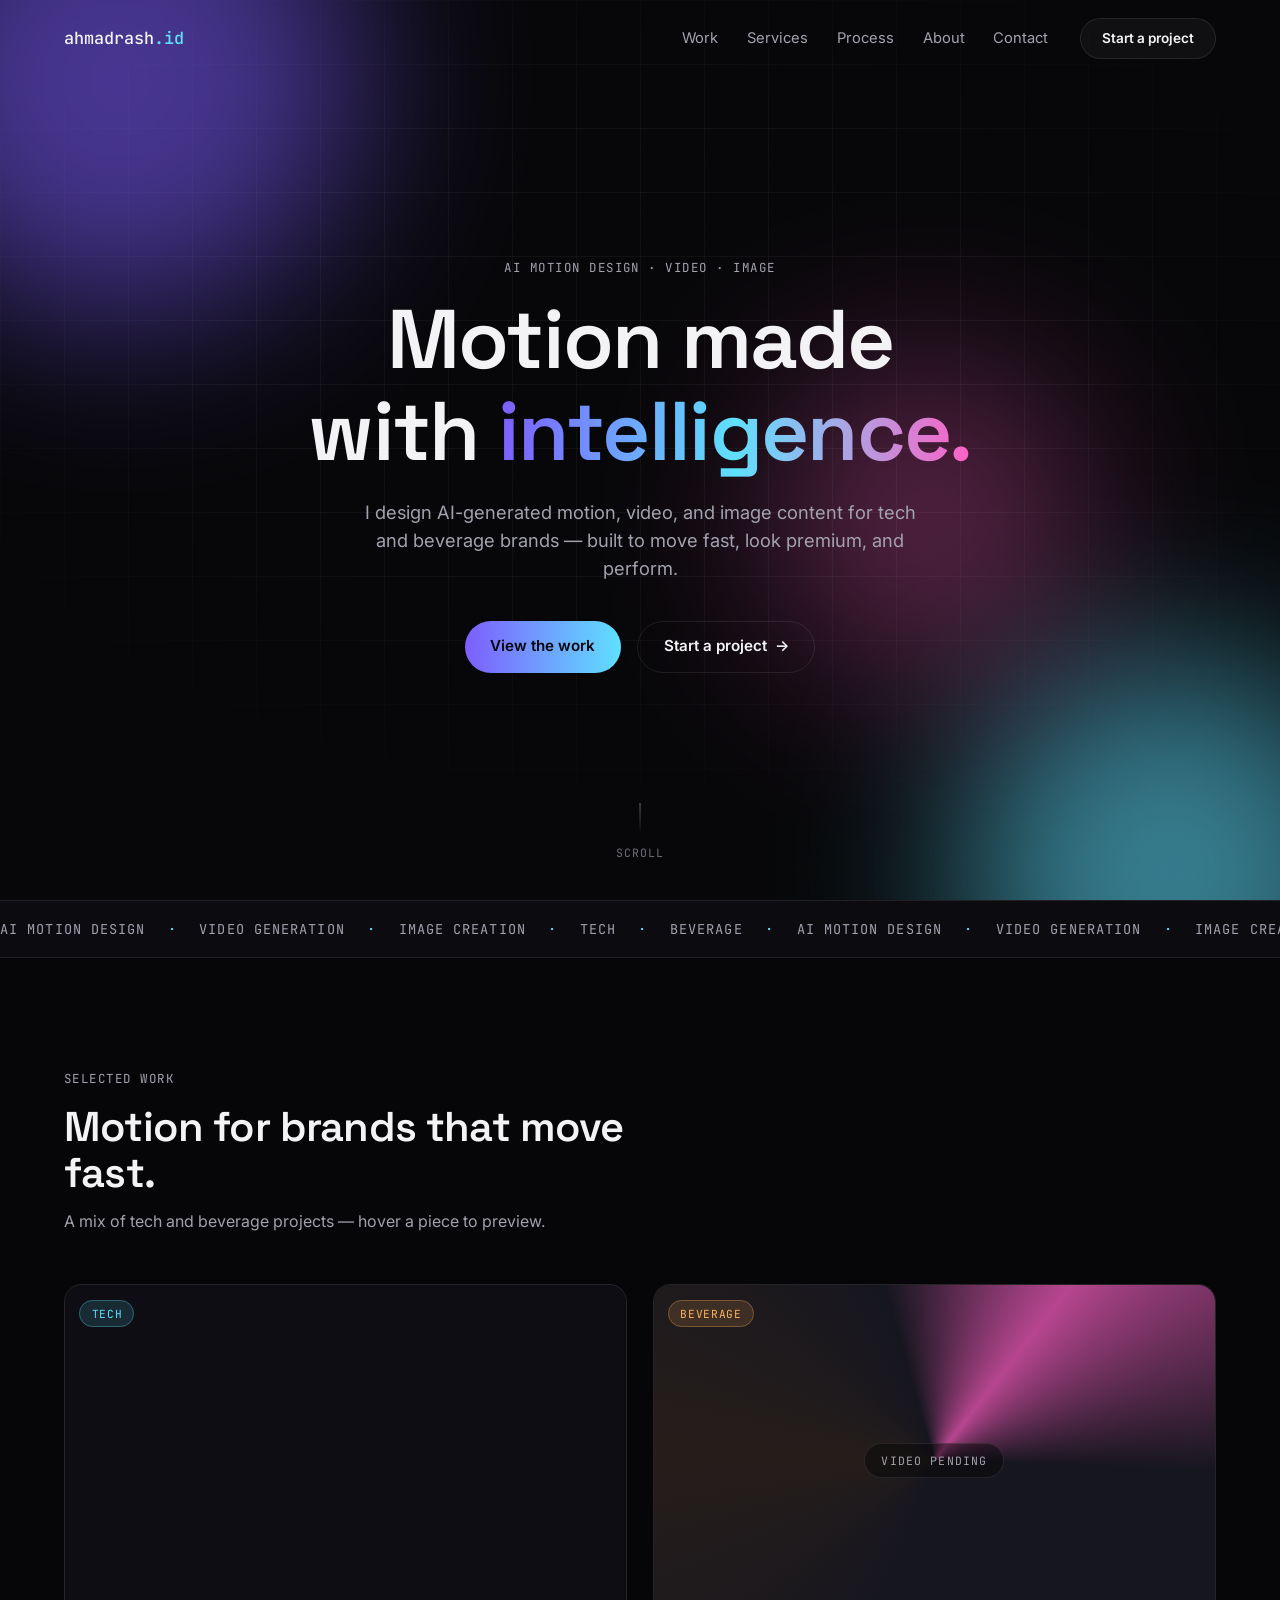
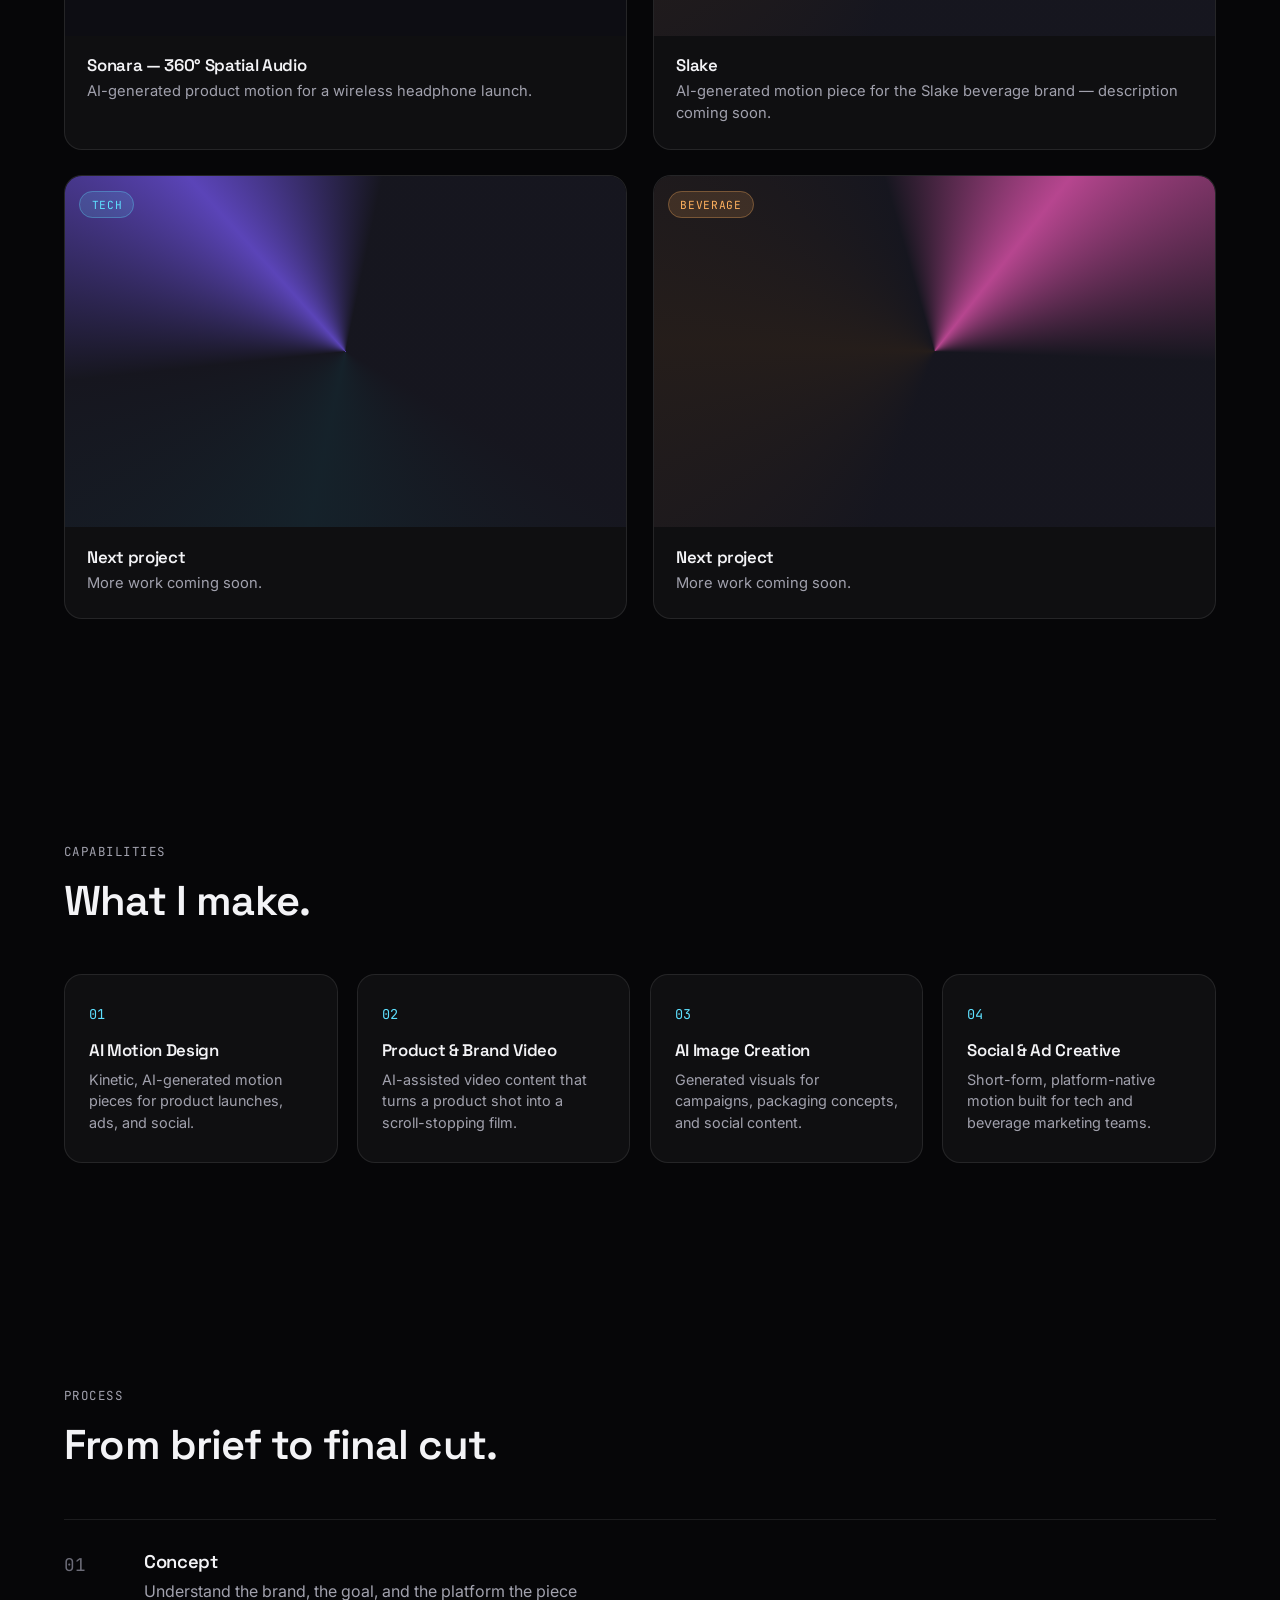
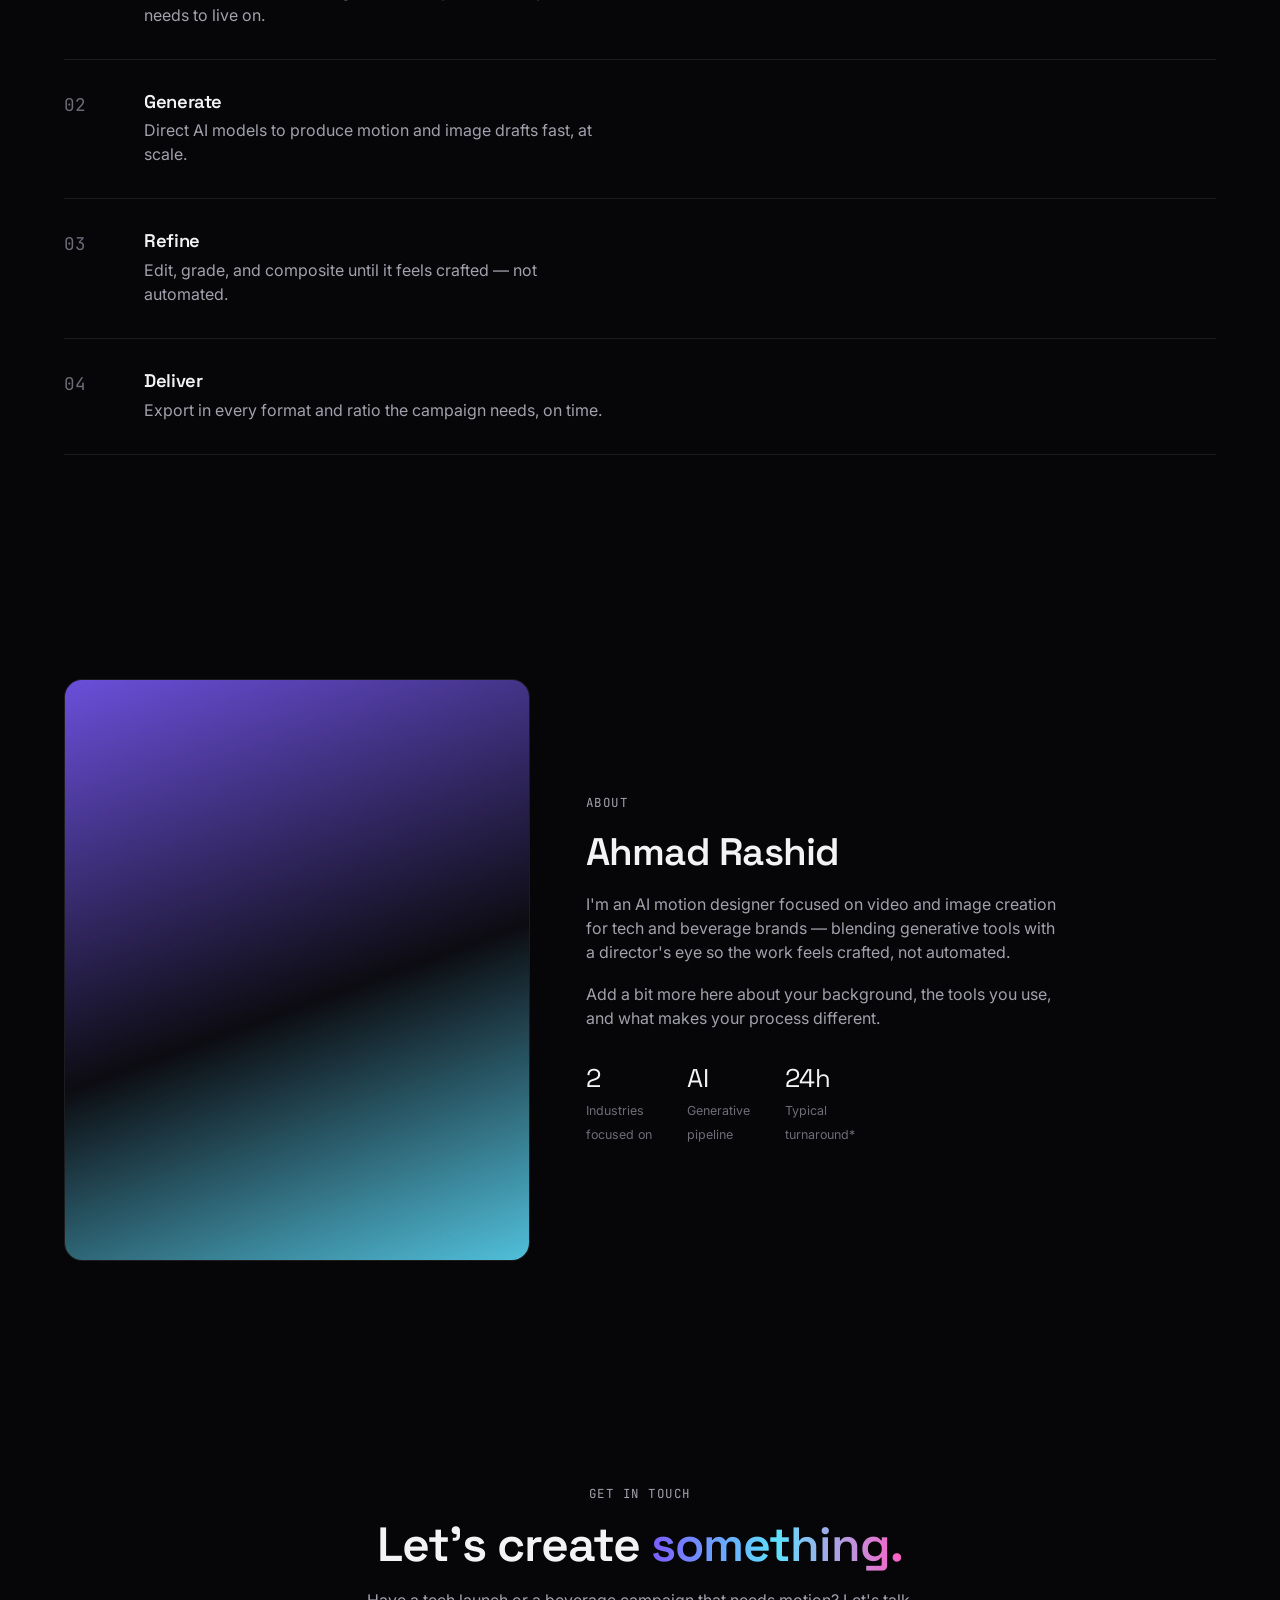
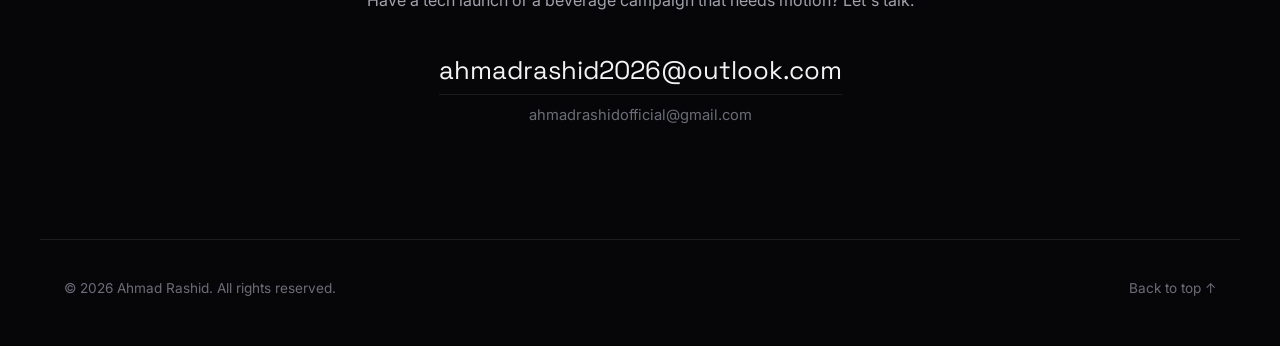
==== commit c9987538: "enlarge video" ====
--- a/index.html
+++ b/index.html
@@ -108,8 +108,8 @@
           <video class="work-video" muted loop playsinline preload="metadata" poster="assets/sonara_tech-poster.jpg">
             <source src="assets/sonara_tech.mp4" type="video/mp4">
           </video>
-          <div class="play-hint" aria-hidden="true">
-            <svg viewBox="0 0 24 24" width="20" height="20"><path fill="currentColor" d="M8 5v14l11-7z"/></svg>
+          <div class="expand-hint" aria-hidden="true">
+            <svg viewBox="0 0 24 24" width="18" height="18"><path fill="currentColor" d="M4 4h6V2H2v8h2V4zm0 16v-6H2v8h8v-2H4zm16 0h-6v2h8v-8h-2v6zm0-16v6h2V2h-8v2h6z"/></svg>
           </div>
           <div class="work-overlay">
             <span class="tag tag-tech">Tech</span>
@@ -133,8 +133,8 @@
             <source src="assets/slake_beverage.mp4" type="video/mp4">
           </video>
           <span class="pending-label">Video pending</span>
-          <div class="play-hint" aria-hidden="true">
-            <svg viewBox="0 0 24 24" width="20" height="20"><path fill="currentColor" d="M8 5v14l11-7z"/></svg>
+          <div class="expand-hint" aria-hidden="true">
+            <svg viewBox="0 0 24 24" width="18" height="18"><path fill="currentColor" d="M4 4h6V2H2v8h2V4zm0 16v-6H2v8h8v-2H4zm16 0h-6v2h8v-8h-2v6zm0-16v6h2V2h-8v2h6z"/></svg>
           </div>
           <div class="work-overlay">
             <span class="tag tag-beverage">Beverage</span>
@@ -317,6 +317,16 @@
   <a href="#top" class="back-to-top">Back to top ↑</a>
 </footer>
 
+<!-- Fullscreen video lightbox: opened by clicking any Work video -->
+<div class="video-lightbox" id="videoLightbox" role="dialog" aria-modal="true" aria-label="Video preview">
+  <button class="lightbox-close" id="lightboxClose" aria-label="Close video">
+    <svg viewBox="0 0 24 24" width="20" height="20"><path fill="currentColor" d="M19 6.41 17.59 5 12 10.59 6.41 5 5 6.41 10.59 12 5 17.59 6.41 19 12 13.41 17.59 19 19 17.59 13.41 12z"/></svg>
+  </button>
+  <video id="lightboxVideo" muted controls playsinline>
+    <source src="" type="video/mp4">
+  </video>
+</div>
+
 <script src="script.js"></script>
 </body>
 </html>
--- a/styles.css
+++ b/styles.css
@@ -463,13 +463,13 @@
   object-fit: cover;
 }
 
-.play-hint {
+.expand-hint {
   position: absolute;
   top: 50%;
   left: 50%;
   transform: translate(-50%, -50%) scale(0.8);
-  width: 52px;
-  height: 52px;
+  width: 48px;
+  height: 48px;
   border-radius: 50%;
   background: rgba(255, 255, 255, 0.14);
   backdrop-filter: blur(6px);
@@ -482,13 +482,13 @@
   pointer-events: none;
 }
 
-.work-media:hover .play-hint {
+.work-media:hover .expand-hint {
   opacity: 1;
   transform: translate(-50%, -50%) scale(1);
 }
 
-.work-card.is-playing .play-hint {
-  opacity: 0;
+.work-media--pending .expand-hint {
+  display: none;
 }
 
 .work-overlay {
@@ -755,6 +755,75 @@
 
 .contact-email-alt:hover {
   color: var(--text-dim);
+}
+
+/* ---- video lightbox (click a Work video to expand fullscreen) ---- */
+
+body.no-scroll {
+  overflow: hidden;
+}
+
+.video-lightbox {
+  position: fixed;
+  inset: 0;
+  z-index: 300;
+  display: flex;
+  align-items: center;
+  justify-content: center;
+  padding: 5vh 5vw;
+  background: rgba(4, 4, 6, 0.94);
+  backdrop-filter: blur(10px);
+  -webkit-backdrop-filter: blur(10px);
+  opacity: 0;
+  visibility: hidden;
+  transition: opacity 0.35s var(--ease), visibility 0s linear 0.35s;
+}
+
+.video-lightbox.open {
+  opacity: 1;
+  visibility: visible;
+  transition: opacity 0.35s var(--ease), visibility 0s linear 0s;
+}
+
+.video-lightbox video {
+  max-width: 100%;
+  max-height: 90vh;
+  border-radius: var(--radius);
+  box-shadow: 0 40px 100px rgba(0, 0, 0, 0.6);
+  background: #000;
+  transform: scale(0.94);
+  transition: transform 0.4s var(--ease);
+}
+
+.video-lightbox.open video {
+  transform: scale(1);
+}
+
+.lightbox-close {
+  position: absolute;
+  top: 1.5rem;
+  right: 1.5rem;
+  width: 44px;
+  height: 44px;
+  border-radius: 50%;
+  background: rgba(255, 255, 255, 0.08);
+  border: 1px solid var(--border);
+  color: var(--text);
+  display: flex;
+  align-items: center;
+  justify-content: center;
+  cursor: pointer;
+  transition: background 0.3s ease, transform 0.3s ease;
+}
+
+.lightbox-close:hover {
+  background: rgba(255, 255, 255, 0.16);
+  transform: rotate(90deg);
+}
+
+.lightbox-close:focus-visible {
+  outline: 2px solid var(--grad-2);
+  outline-offset: 3px;
 }
 
 /* ---- footer ---- */
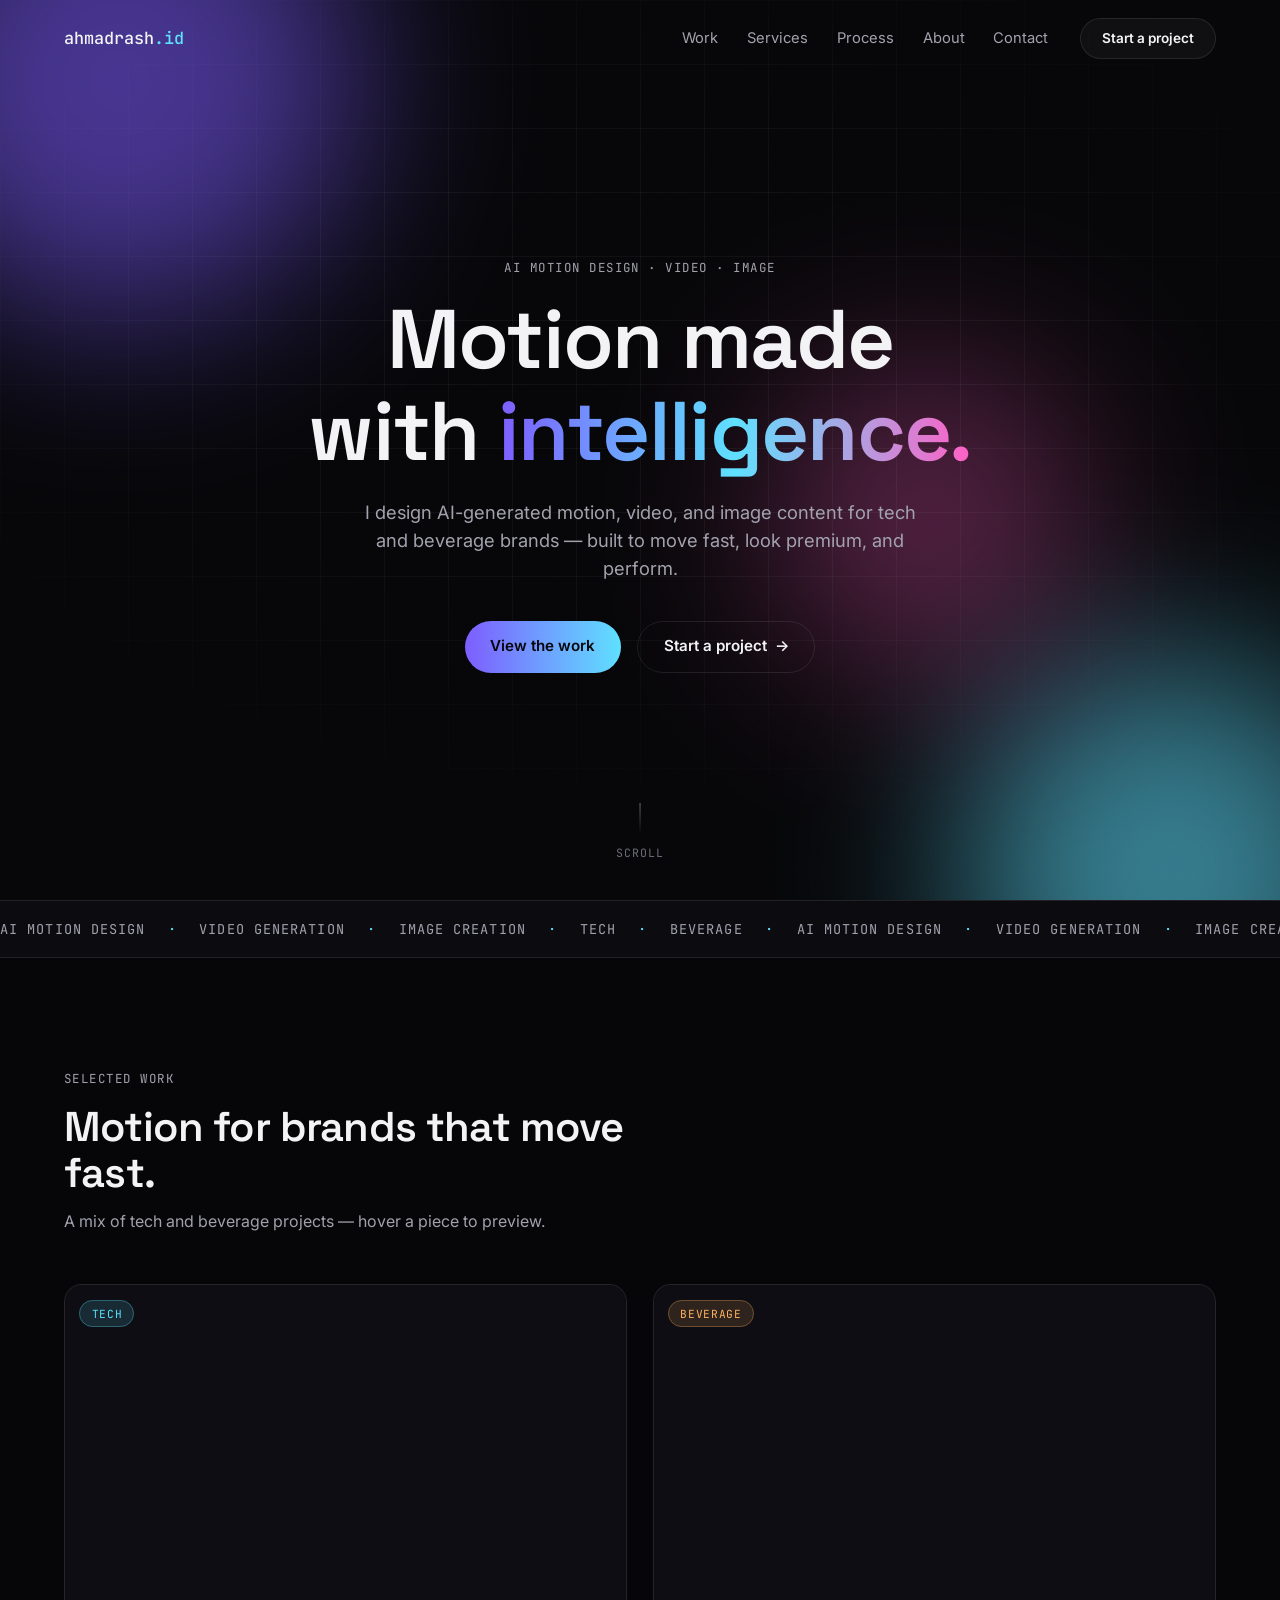
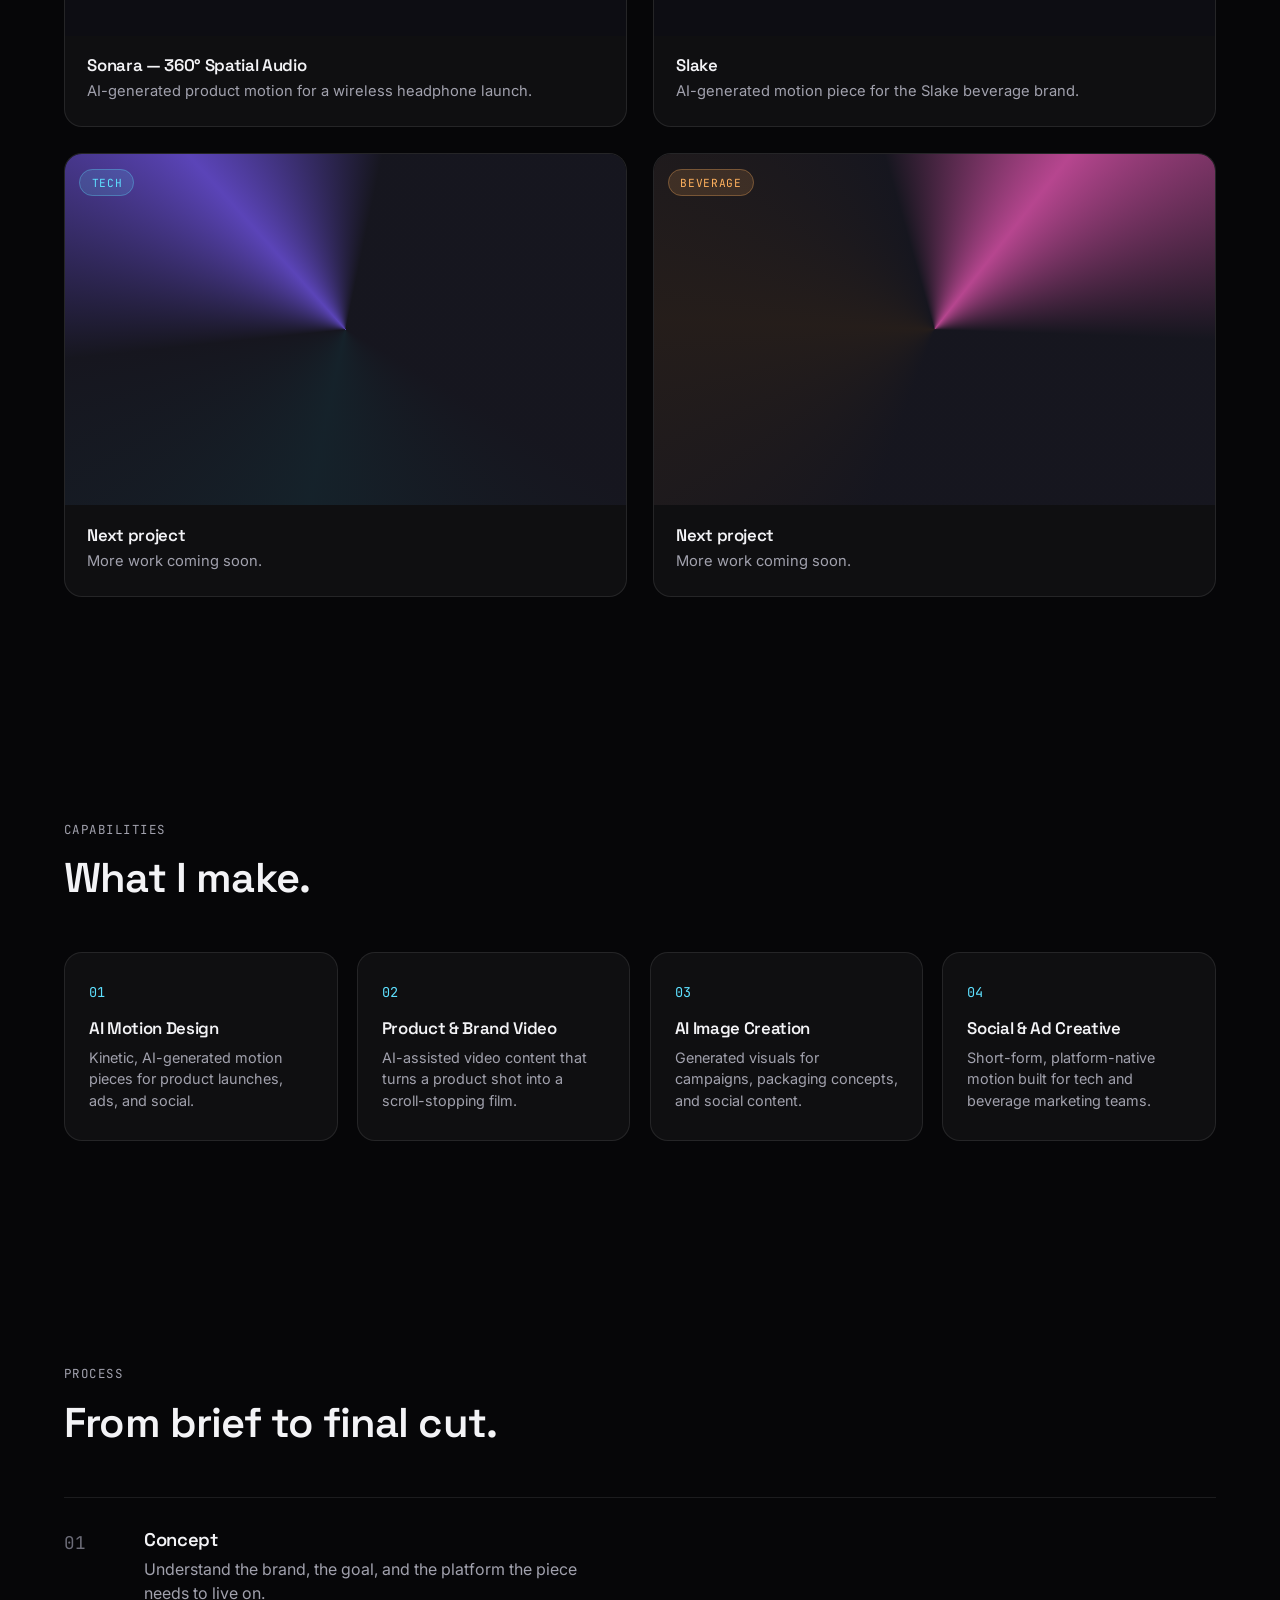
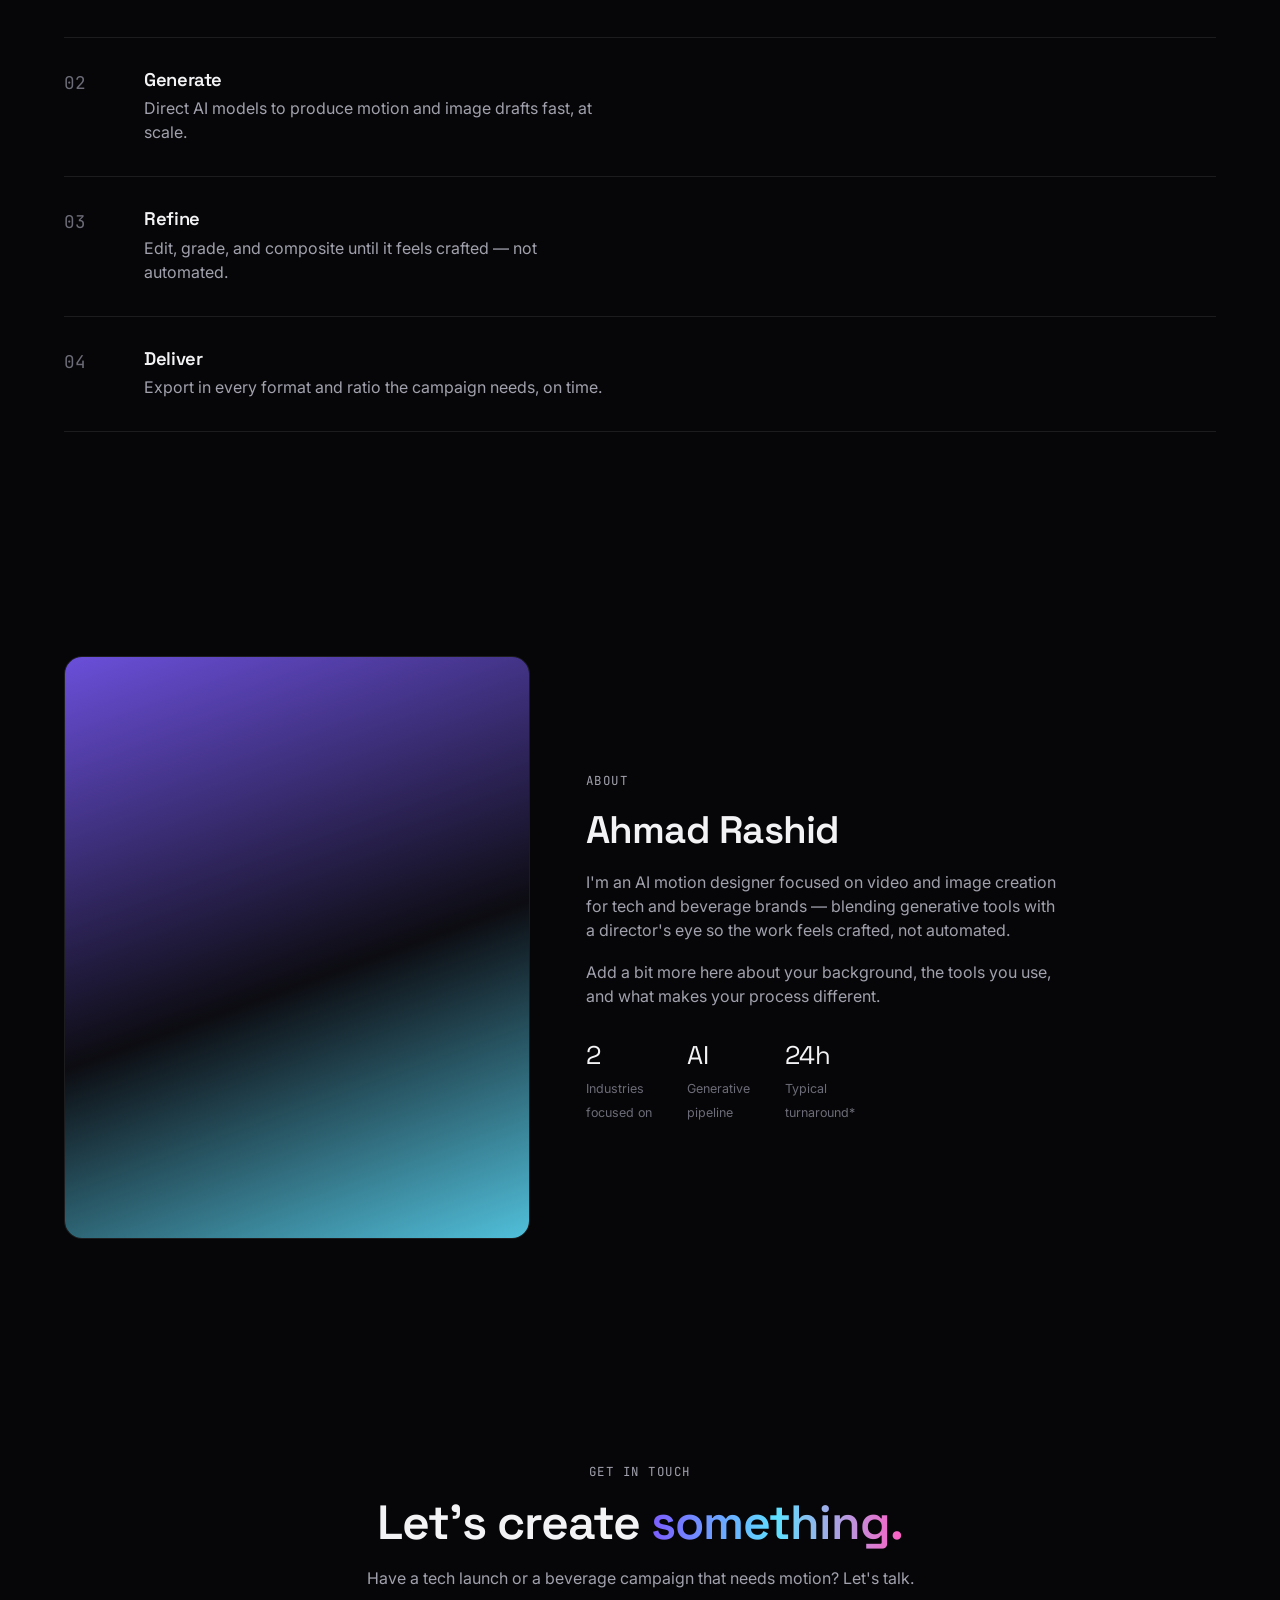
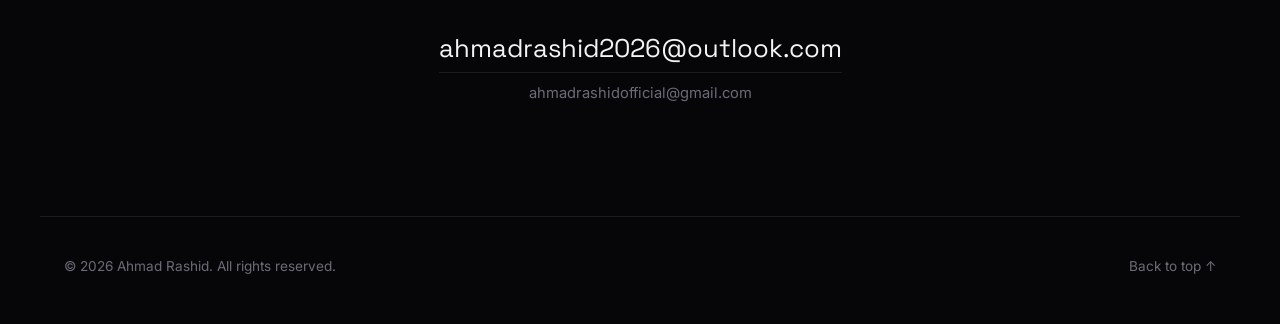
==== commit a9263785: "full" ====
--- a/index.html
+++ b/index.html
@@ -121,18 +121,12 @@
         </div>
       </article>
 
-      <!-- Real sample 2: Slake (beverage) — waiting on the video file.
-           Once you have it: drop it in as assets/slake_beverage.mp4, then
-           delete the <div class="placeholder-gradient ...">, the
-           <span class="pending-label">, and the "work-media--pending" class
-           below so the video shows normally (matches the Sonara card above). -->
+      <!-- Real sample 2: Slake (beverage) -->
       <article class="work-card reveal" data-category="beverage">
-        <div class="work-media work-media--pending">
-          <div class="placeholder-gradient placeholder-gradient--alt"></div>
+        <div class="work-media">
           <video class="work-video" muted loop playsinline preload="metadata">
             <source src="assets/slake_beverage.mp4" type="video/mp4">
           </video>
-          <span class="pending-label">Video pending</span>
           <div class="expand-hint" aria-hidden="true">
             <svg viewBox="0 0 24 24" width="18" height="18"><path fill="currentColor" d="M4 4h6V2H2v8h2V4zm0 16v-6H2v8h8v-2H4zm16 0h-6v2h8v-8h-2v6zm0-16v6h2V2h-8v2h6z"/></svg>
           </div>
@@ -142,7 +136,7 @@
         </div>
         <div class="work-info">
           <h3>Slake</h3>
-          <p>AI-generated motion piece for the Slake beverage brand — description coming soon.</p>
+          <p>AI-generated motion piece for the Slake beverage brand.</p>
         </div>
       </article>
 
--- a/styles.css
+++ b/styles.css
@@ -786,8 +786,11 @@
 }
 
 .video-lightbox video {
+  width: auto;
+  height: auto;
   max-width: 100%;
   max-height: 90vh;
+  aspect-ratio: 16 / 9;
   border-radius: var(--radius);
   box-shadow: 0 40px 100px rgba(0, 0, 0, 0.6);
   background: #000;
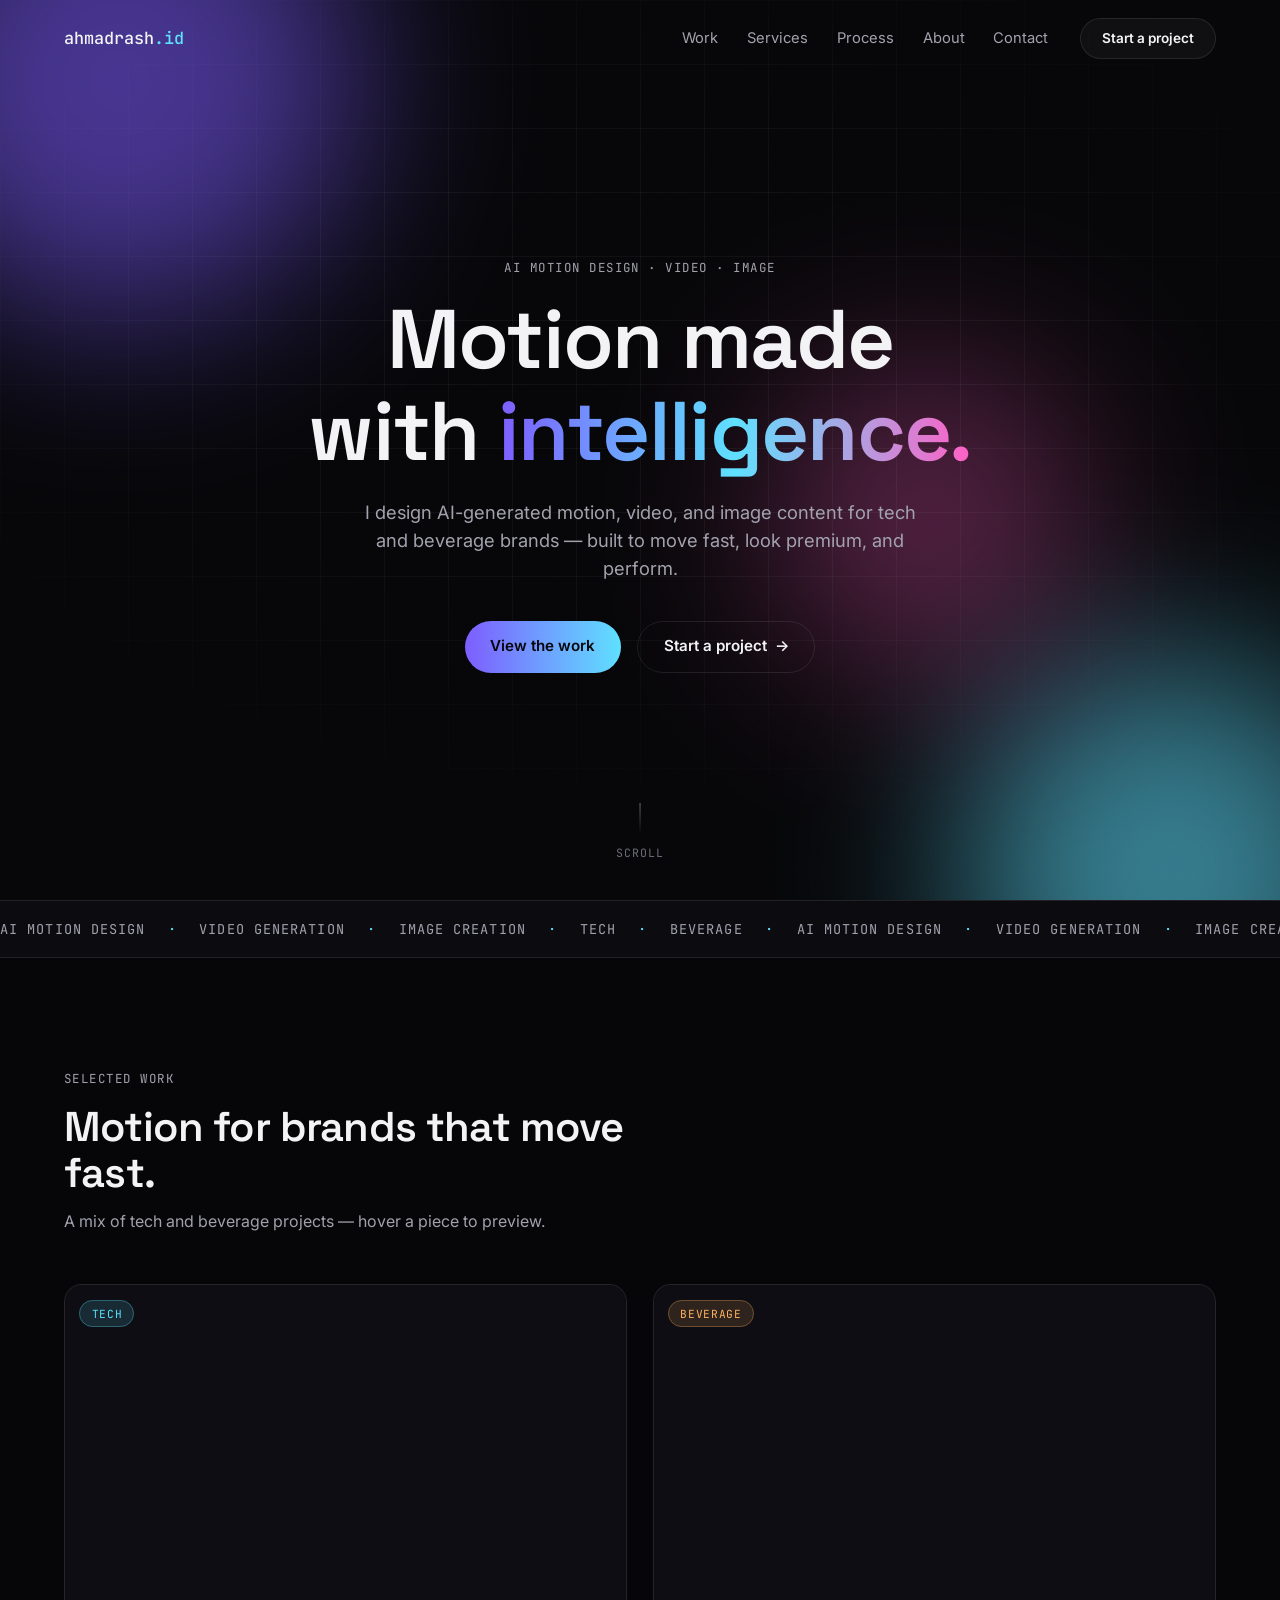
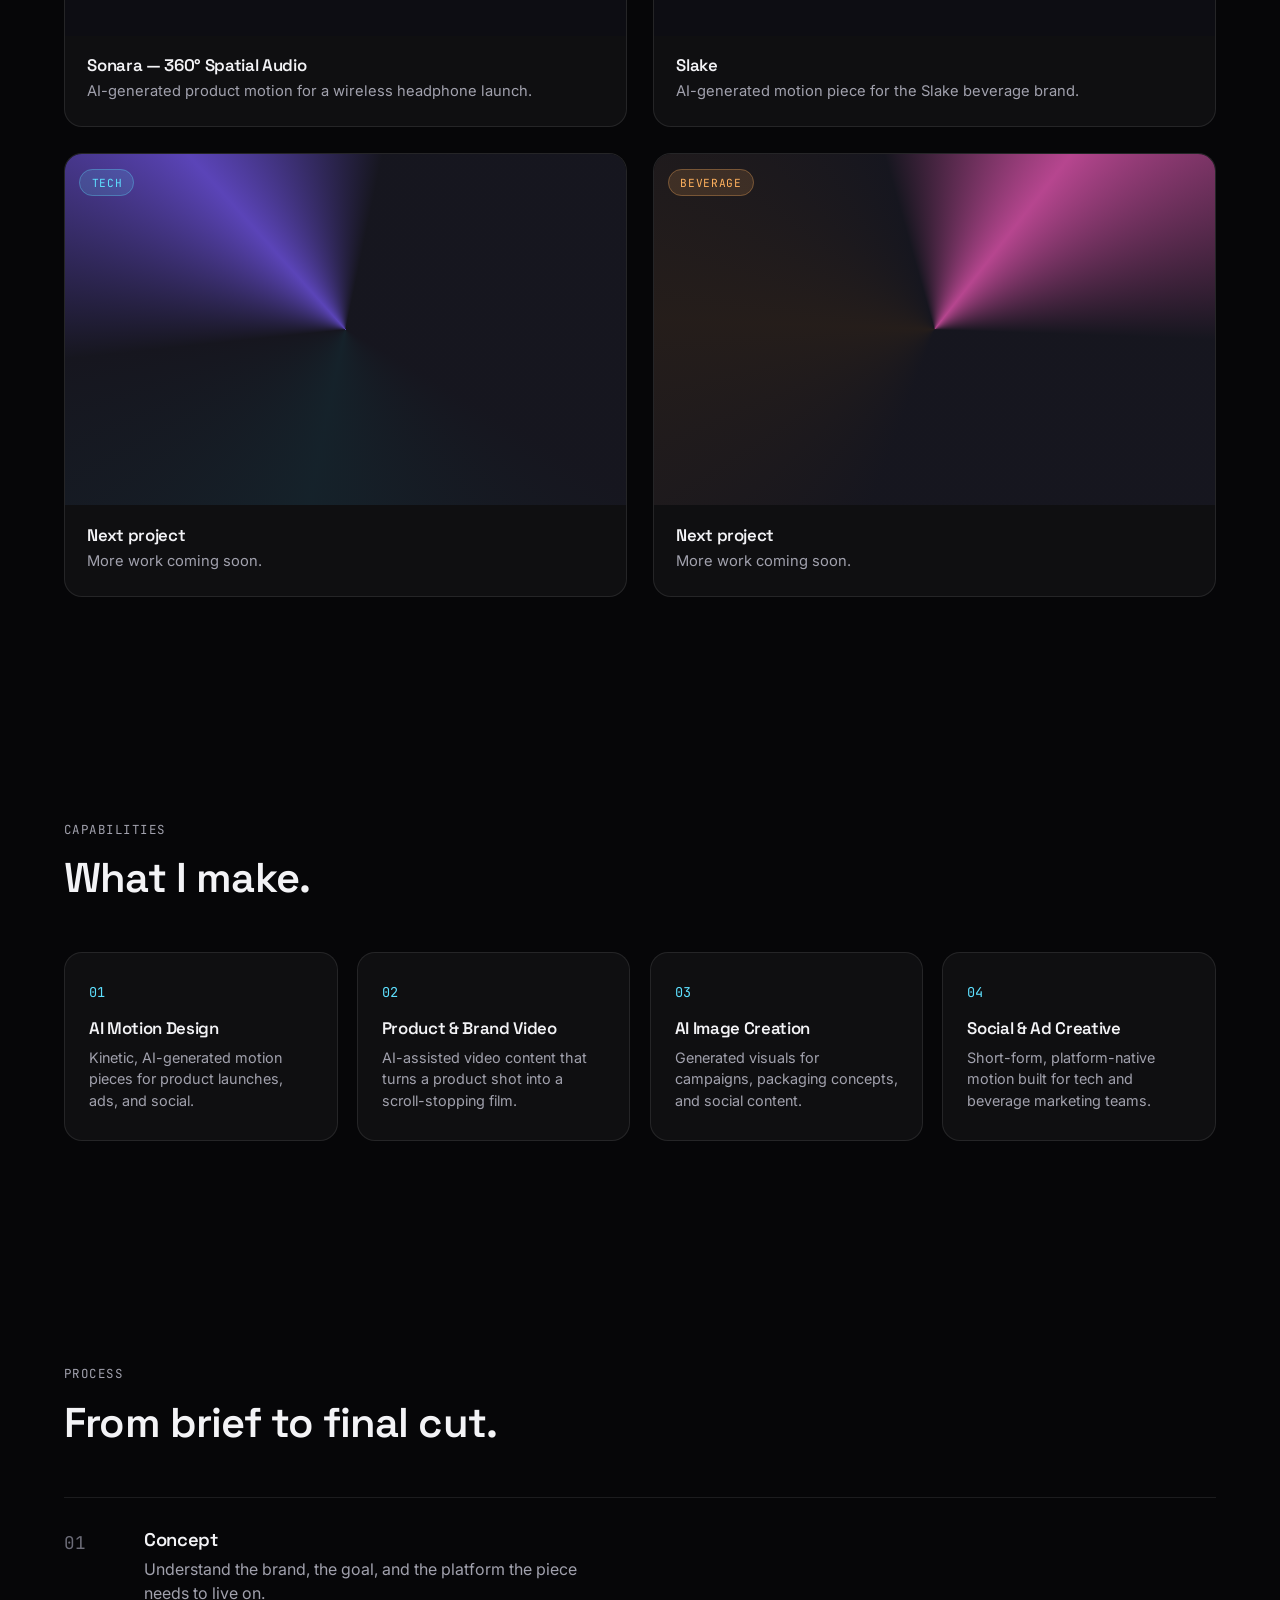
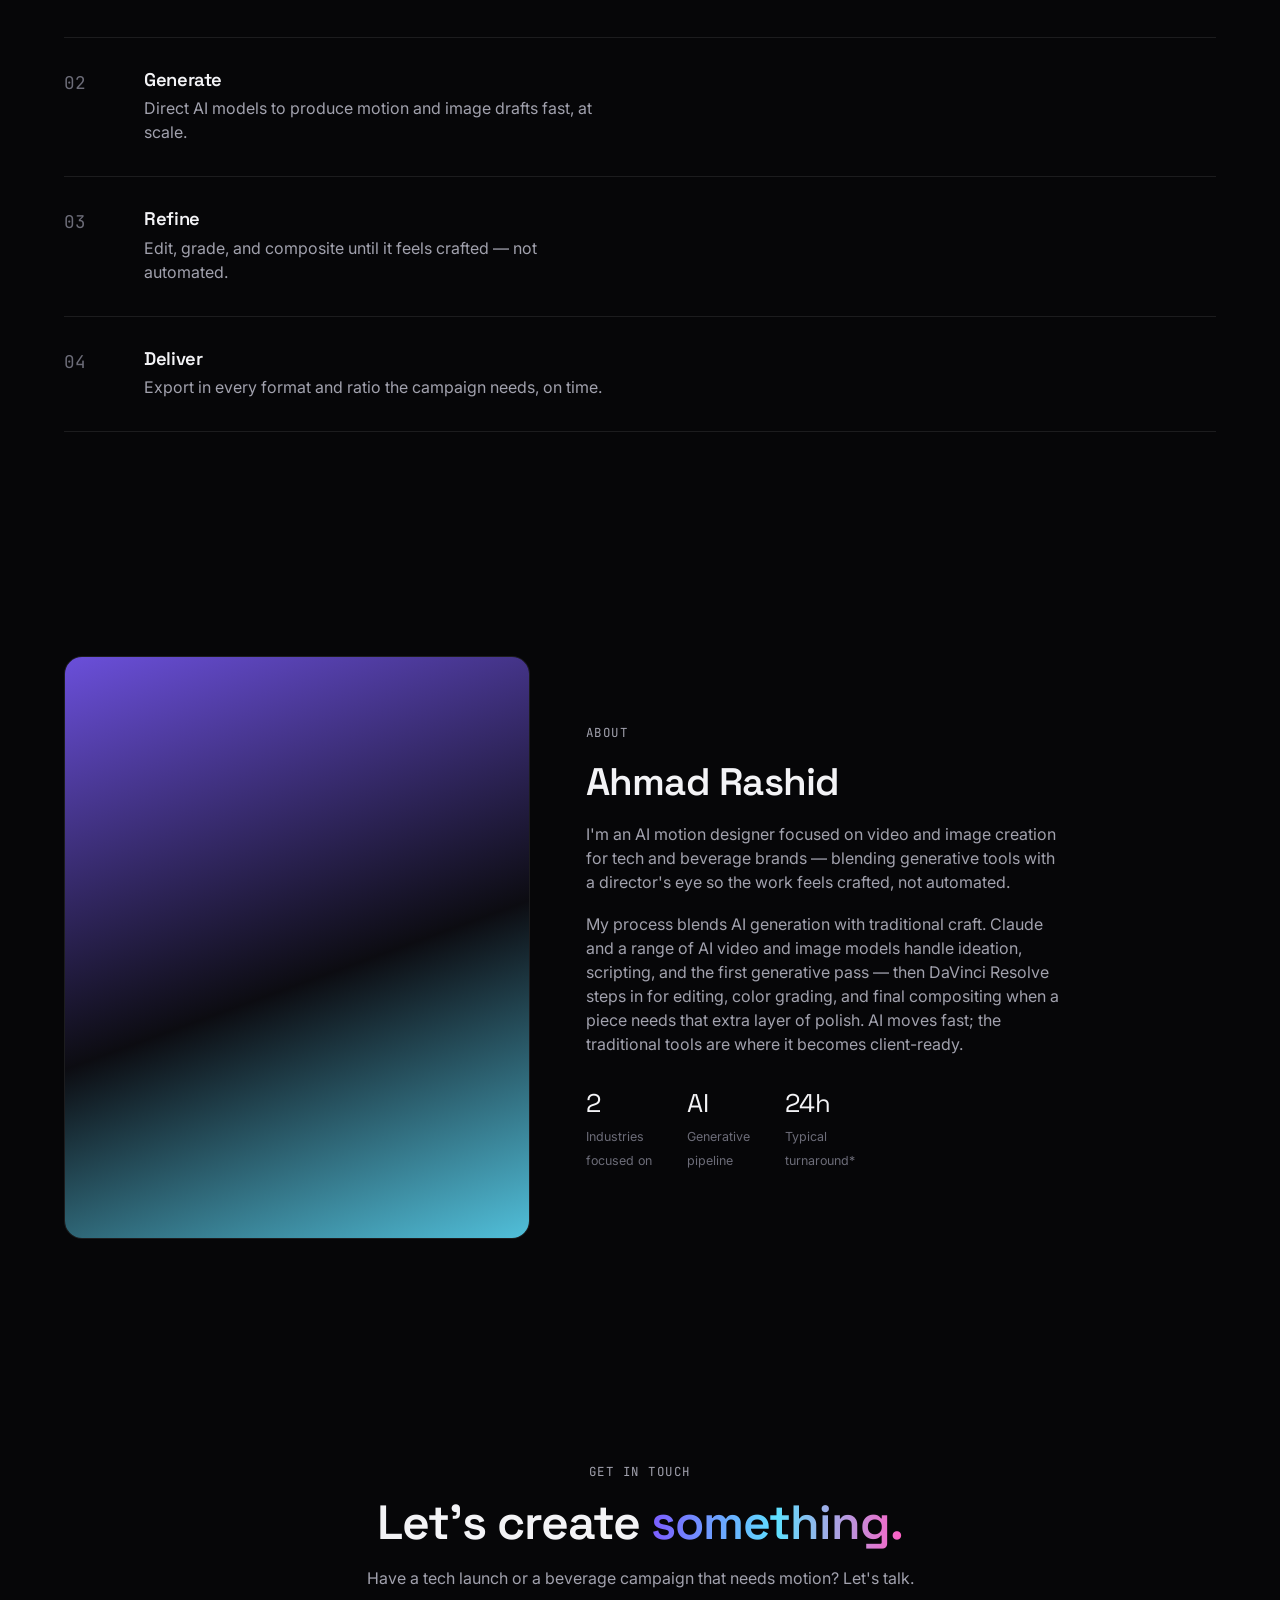
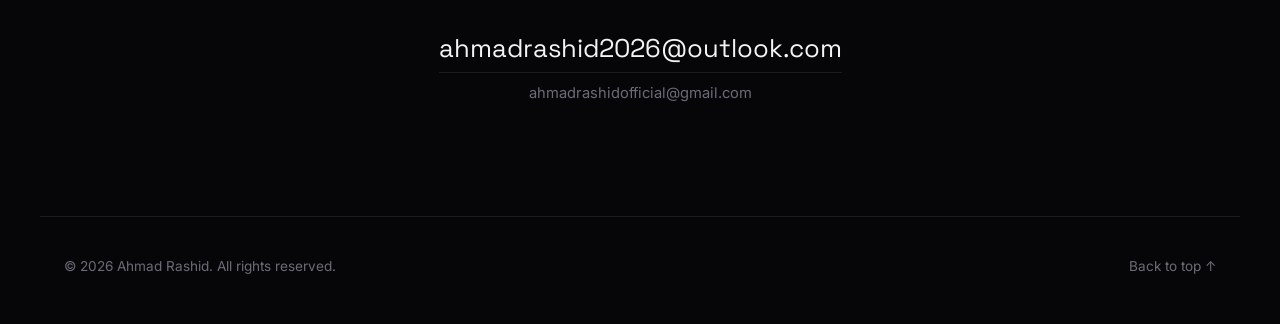
==== commit 2a3c6ef2: "got rid of duplicate" ====
--- a/index.html
+++ b/index.html
@@ -256,8 +256,7 @@
           work feels crafted, not automated.
         </p>
         <p>
-          Add a bit more here about your background, the tools you use, and what
-          makes your process different.
+          My process blends AI generation with traditional craft. Claude and a range of AI video and image models handle ideation, scripting, and the first generative pass — then DaVinci Resolve steps in for editing, color grading, and final compositing when a piece needs that extra layer of polish. AI moves fast; the traditional tools are where it becomes client-ready.
         </p>
         <div class="about-stats">
           <div class="stat">
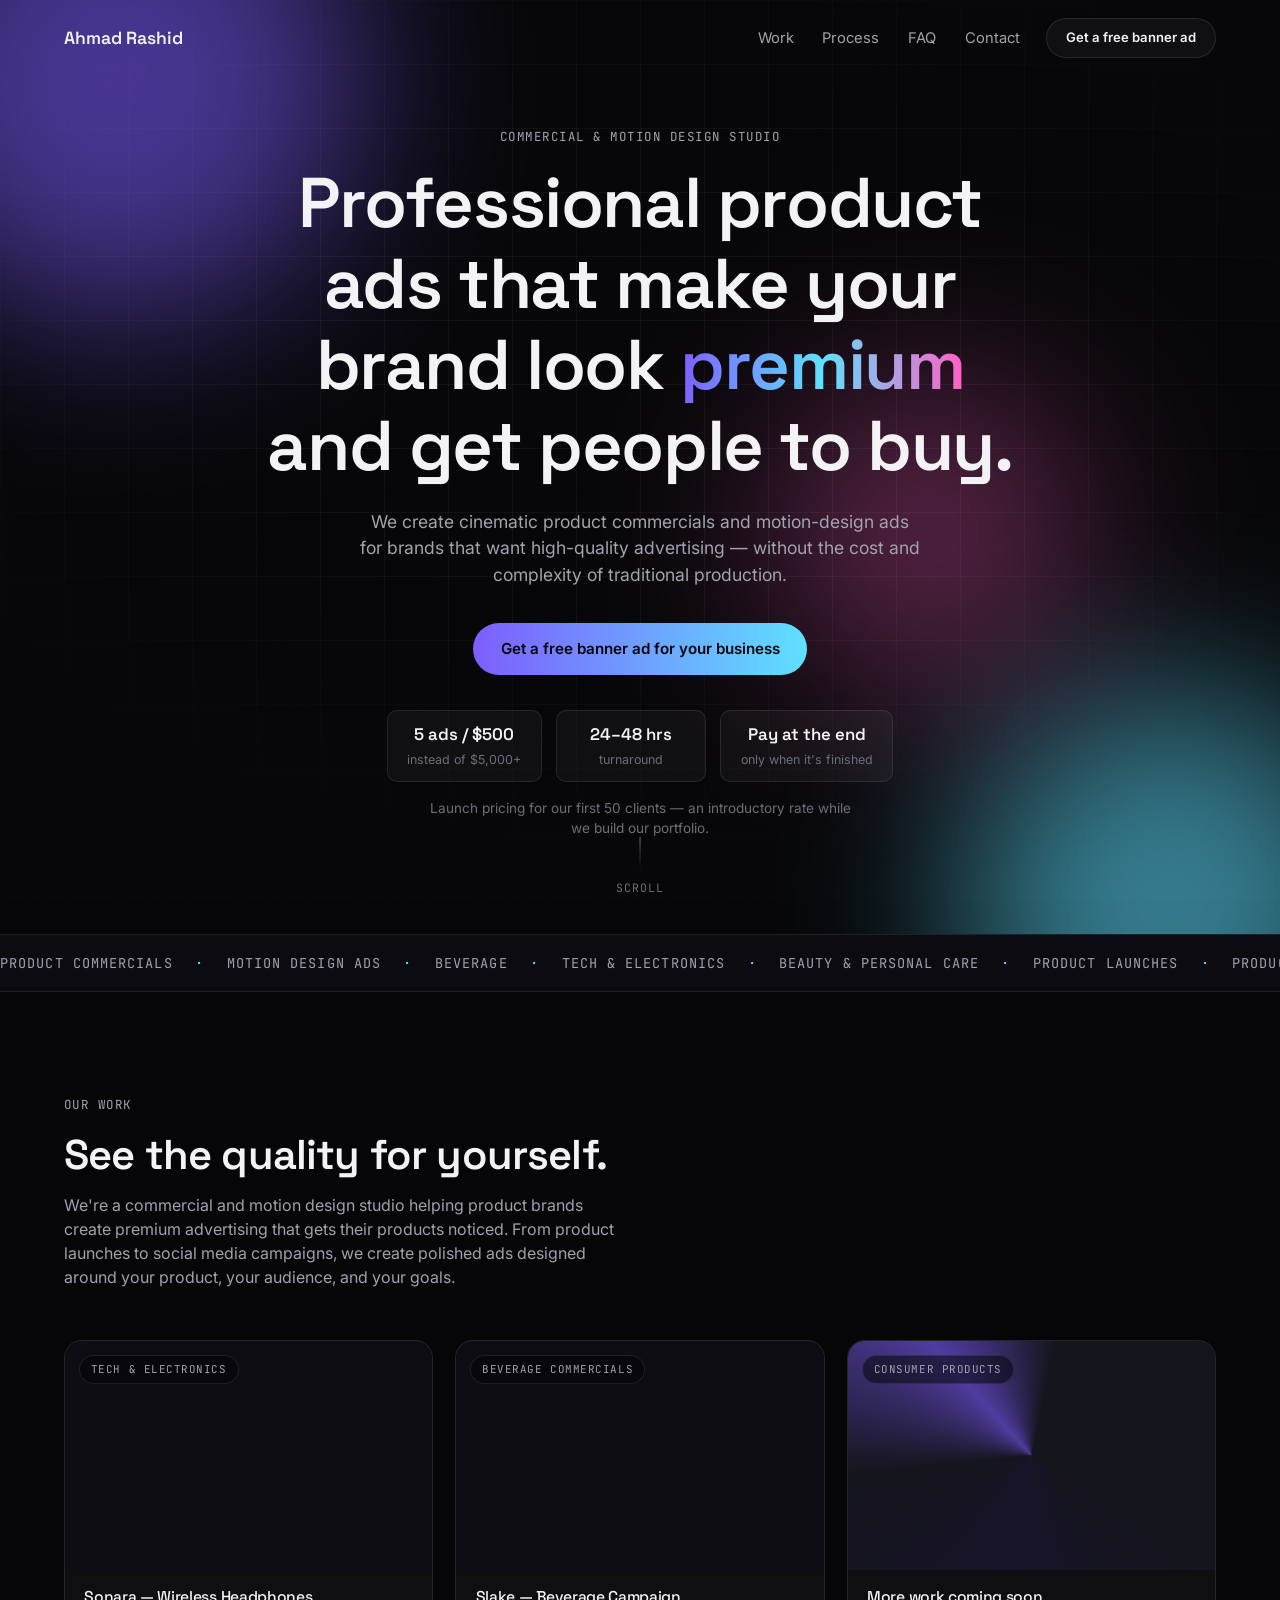
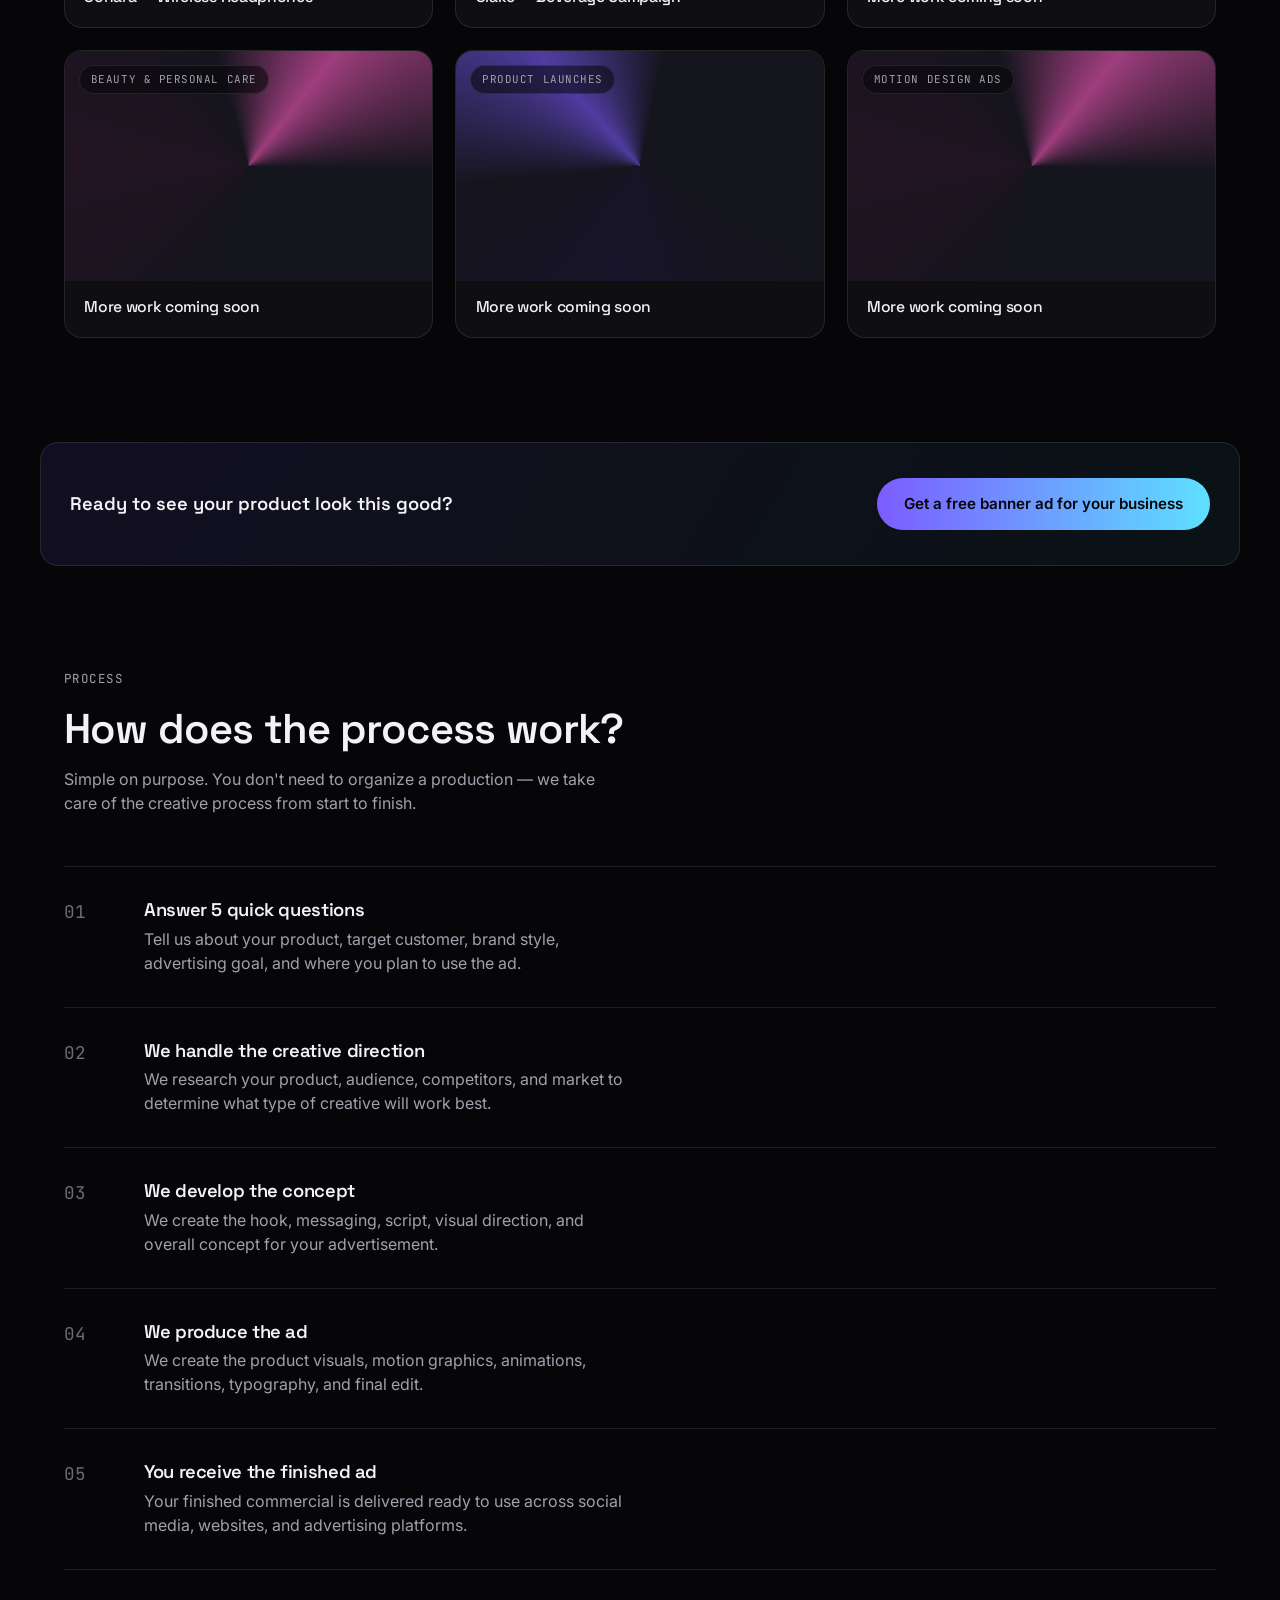
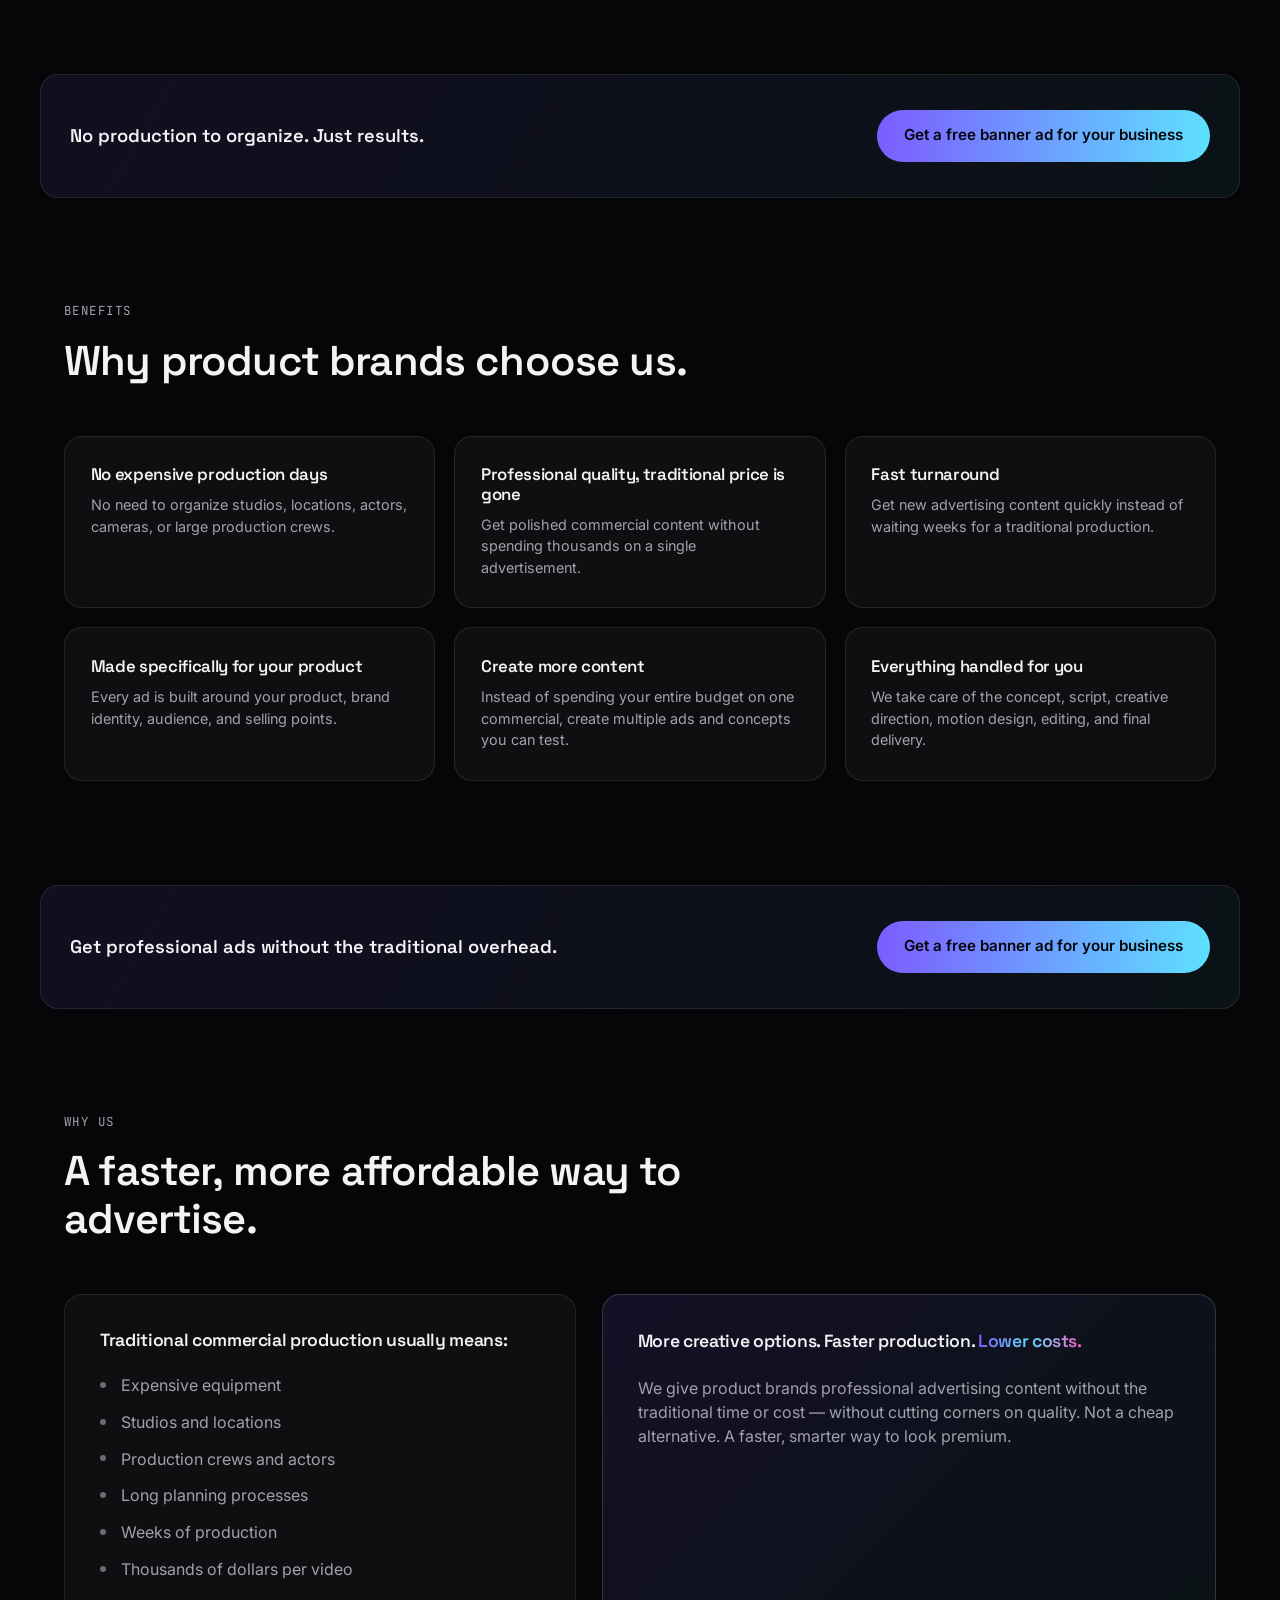
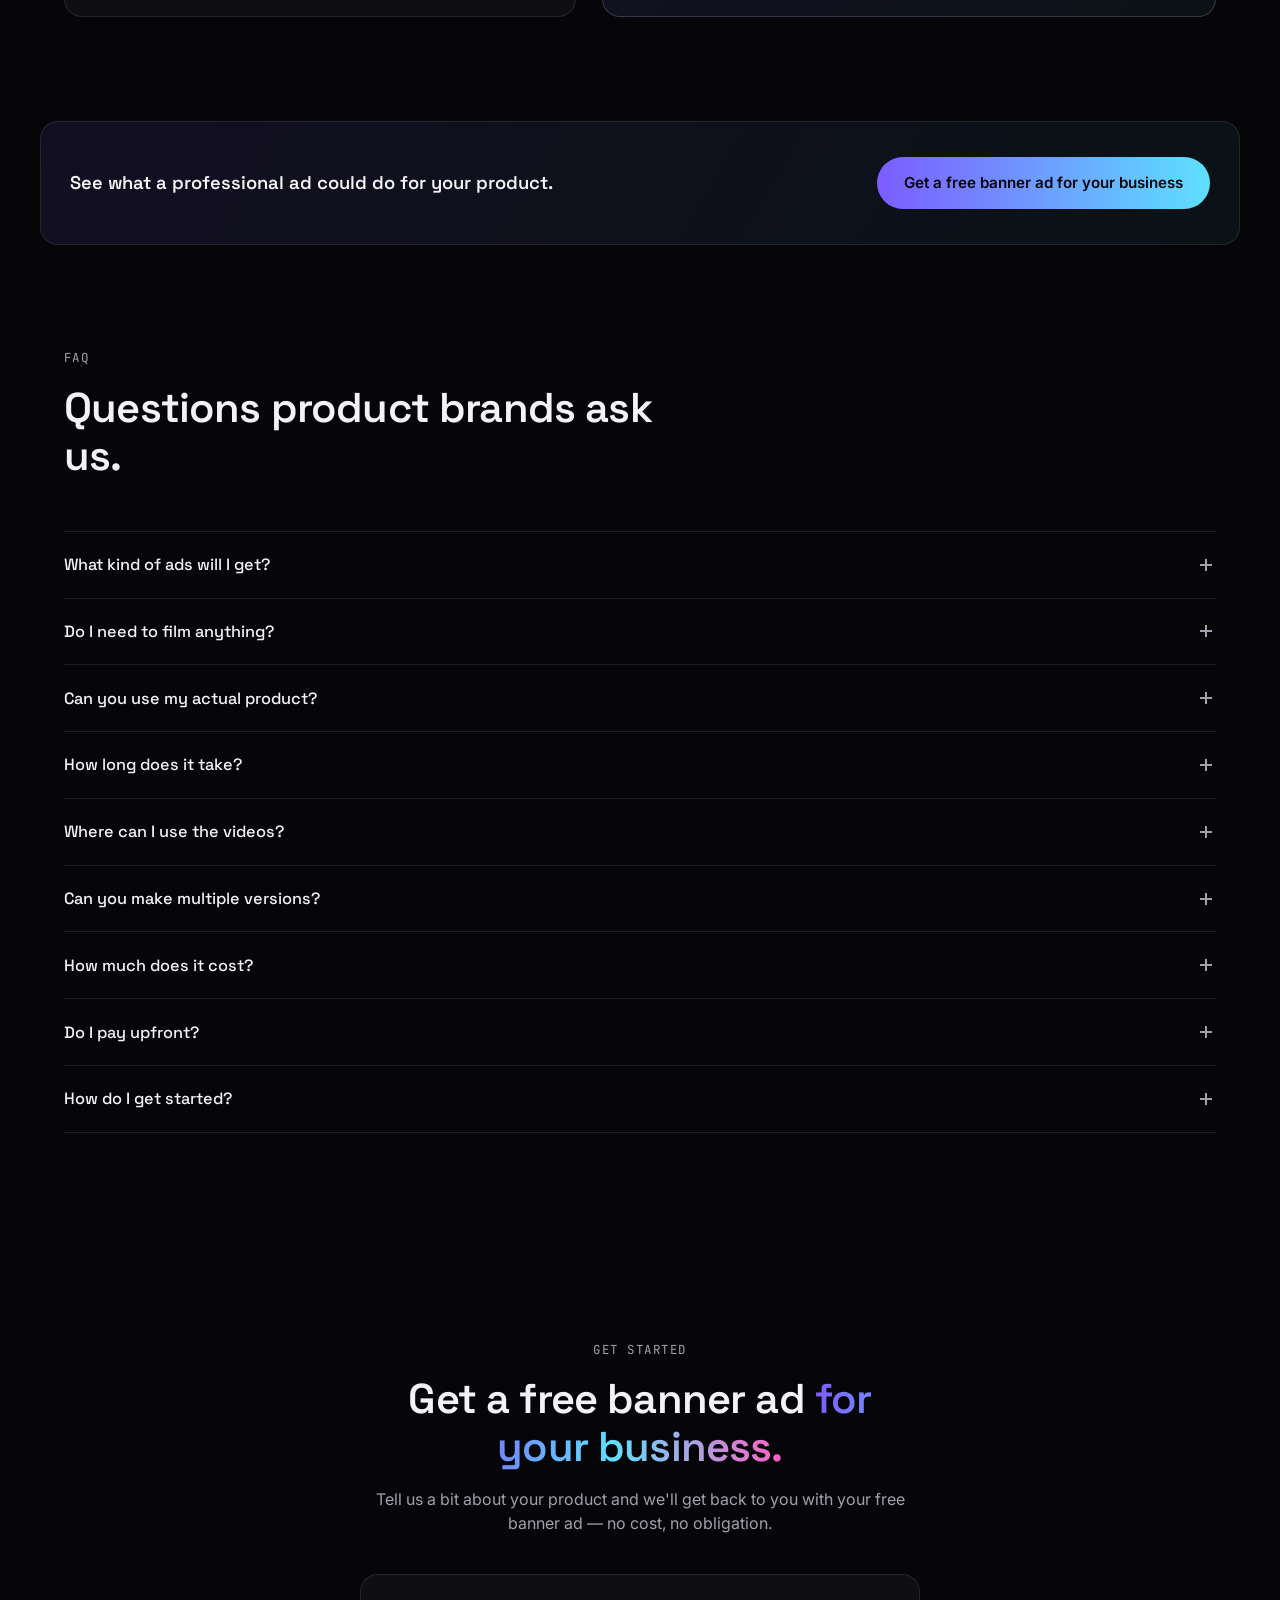
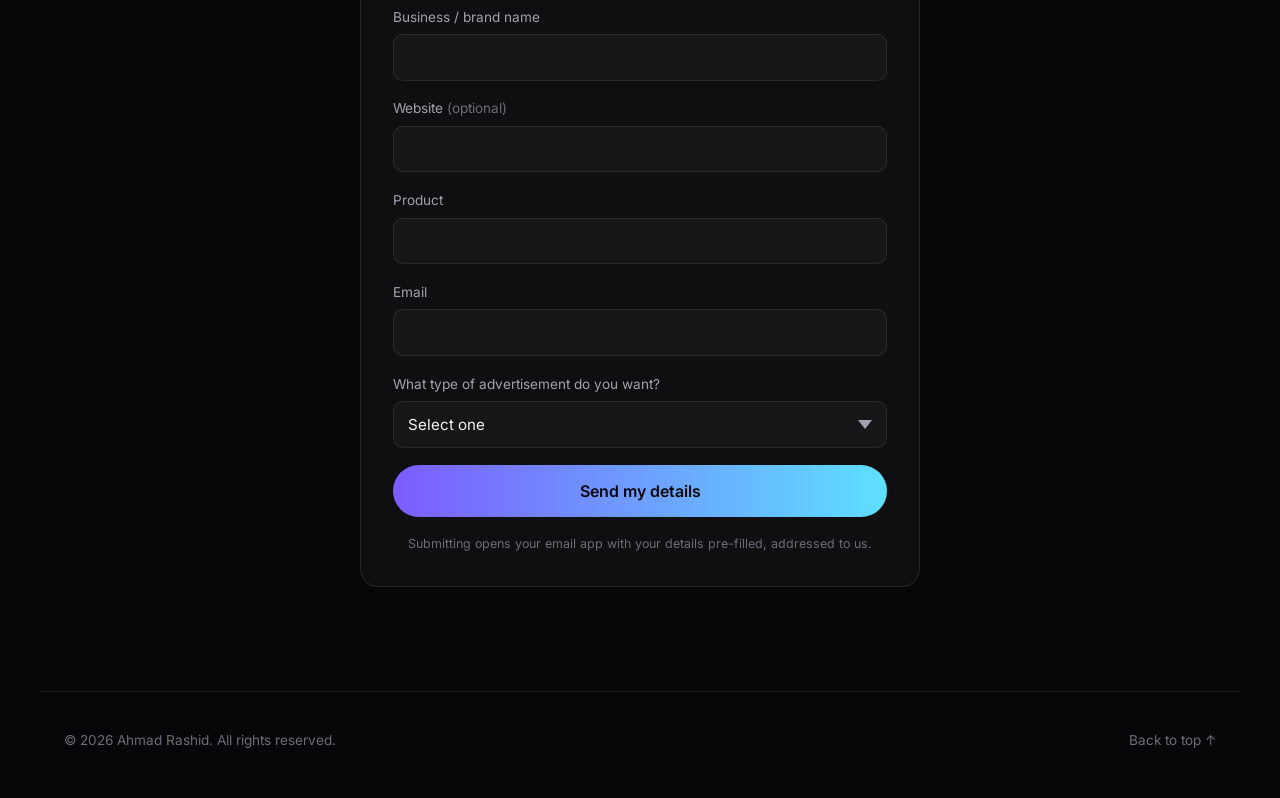
==== commit 85912719: "Ad agency upgrade" ====
--- a/index.html
+++ b/index.html
@@ -3,12 +3,12 @@
 <head>
 <meta charset="UTF-8">
 <meta name="viewport" content="width=device-width, initial-scale=1.0">
-<title>Ahmad Rashid — AI Motion Design &amp; Image Creation</title>
-<meta name="description" content="Ahmad Rashid — AI-powered motion design, video, and image creation for tech and beverage brands.">
+<title>Ahmad Rashid — Commercial &amp; Motion Design Studio</title>
+<meta name="description" content="Professional product ads that make your brand look premium and get people to buy. Cinematic commercials and motion-design ads for product brands — 5 custom ads for $500.">
 
 <!-- Open Graph -->
-<meta property="og:title" content="Ahmad Rashid — AI Motion Design & Image Creation">
-<meta property="og:description" content="AI-powered motion design, video, and image creation for tech and beverage brands.">
+<meta property="og:title" content="Ahmad Rashid — Commercial & Motion Design Studio">
+<meta property="og:description" content="Professional product ads that make your brand look premium and get people to buy.">
 <meta property="og:type" content="website">
 <meta property="og:url" content="https://ahmadrash.id">
 
@@ -25,17 +25,16 @@
 
 <header class="nav" id="nav">
   <div class="nav-inner">
-    <a href="#top" class="logo">ahmadrash<span class="logo-dot">.id</span></a>
+    <a href="#top" class="logo">Ahmad Rashid</a>
 
     <nav class="nav-links" id="navLinks">
       <a href="#work">Work</a>
-      <a href="#services">Services</a>
       <a href="#process">Process</a>
-      <a href="#about">About</a>
+      <a href="#faq">FAQ</a>
       <a href="#contact">Contact</a>
     </nav>
 
-    <a href="#contact" class="btn btn-nav">Start a project</a>
+    <a href="#contact" class="btn btn-nav">Get a free banner ad</a>
 
     <button class="nav-toggle" id="navToggle" aria-label="Toggle menu" aria-expanded="false">
       <span></span><span></span><span></span>
@@ -55,19 +54,34 @@
     </div>
 
     <div class="hero-content reveal">
-      <p class="eyebrow">AI Motion Design · Video · Image</p>
+      <p class="eyebrow">Commercial &amp; Motion Design Studio</p>
       <h1 class="hero-title">
-        Motion made<br>
-        with <span class="text-gradient">intelligence.</span>
+        Professional product ads that make your brand look
+        <span class="text-gradient">premium</span> and get people to buy.
       </h1>
       <p class="hero-sub">
-        I design AI-generated motion, video, and image content for tech and beverage
-        brands — built to move fast, look premium, and perform.
+        We create cinematic product commercials and motion-design ads for brands
+        that want high-quality advertising — without the cost and complexity of
+        traditional production.
       </p>
-      <div class="hero-actions">
-        <a href="#work" class="btn btn-primary">View the work</a>
-        <a href="#contact" class="btn btn-ghost">Start a project <span aria-hidden="true">→</span></a>
-      </div>
+
+      <a href="#contact" class="btn btn-primary btn-hero">Get a free banner ad for your business</a>
+
+      <div class="offer-strip">
+        <div class="offer-badge">
+          <span class="offer-badge-num">5 ads / $500</span>
+          <span class="offer-badge-label">instead of $5,000+</span>
+        </div>
+        <div class="offer-badge">
+          <span class="offer-badge-num">24–48 hrs</span>
+          <span class="offer-badge-label">turnaround</span>
+        </div>
+        <div class="offer-badge">
+          <span class="offer-badge-num">Pay at the end</span>
+          <span class="offer-badge-label">only when it's finished</span>
+        </div>
+      </div>
+      <p class="offer-note">Launch pricing for our first 50 clients — an introductory rate while we build our portfolio.</p>
     </div>
 
     <a href="#work" class="scroll-cue" aria-label="Scroll to work">
@@ -79,30 +93,37 @@
   <!-- MARQUEE -->
   <div class="marquee" aria-hidden="true">
     <div class="marquee-track">
-      <span>AI MOTION DESIGN</span><span class="dot">·</span>
-      <span>VIDEO GENERATION</span><span class="dot">·</span>
-      <span>IMAGE CREATION</span><span class="dot">·</span>
-      <span>TECH</span><span class="dot">·</span>
+      <span>PRODUCT COMMERCIALS</span><span class="dot">·</span>
+      <span>MOTION DESIGN ADS</span><span class="dot">·</span>
       <span>BEVERAGE</span><span class="dot">·</span>
-      <span>AI MOTION DESIGN</span><span class="dot">·</span>
-      <span>VIDEO GENERATION</span><span class="dot">·</span>
-      <span>IMAGE CREATION</span><span class="dot">·</span>
-      <span>TECH</span><span class="dot">·</span>
+      <span>TECH &amp; ELECTRONICS</span><span class="dot">·</span>
+      <span>BEAUTY &amp; PERSONAL CARE</span><span class="dot">·</span>
+      <span>PRODUCT LAUNCHES</span><span class="dot">·</span>
+      <span>PRODUCT COMMERCIALS</span><span class="dot">·</span>
+      <span>MOTION DESIGN ADS</span><span class="dot">·</span>
       <span>BEVERAGE</span><span class="dot">·</span>
+      <span>TECH &amp; ELECTRONICS</span><span class="dot">·</span>
+      <span>BEAUTY &amp; PERSONAL CARE</span><span class="dot">·</span>
+      <span>PRODUCT LAUNCHES</span><span class="dot">·</span>
     </div>
   </div>
 
-  <!-- WORK -->
+  <!-- WORK / PROOF -->
   <section class="section work" id="work">
     <div class="section-head reveal">
-      <p class="eyebrow">Selected Work</p>
-      <h2>Motion for brands that move fast.</h2>
-      <p class="section-sub">A mix of tech and beverage projects — hover a piece to preview.</p>
+      <p class="eyebrow">Our Work</p>
+      <h2>See the quality for yourself.</h2>
+      <p class="section-sub">
+        We're a commercial and motion design studio helping product brands create
+        premium advertising that gets their products noticed. From product launches
+        to social media campaigns, we create polished ads designed around your
+        product, your audience, and your goals.
+      </p>
     </div>
 
     <div class="work-grid">
 
-      <!-- Real sample 1: Sonara (tech / headphones) -->
+      <!-- Real sample: Sonara (Tech & Electronics) -->
       <article class="work-card reveal" data-category="tech">
         <div class="work-media">
           <video class="work-video" muted loop playsinline preload="metadata" poster="assets/sonara_tech-poster.jpg">
@@ -112,16 +133,15 @@
             <svg viewBox="0 0 24 24" width="18" height="18"><path fill="currentColor" d="M4 4h6V2H2v8h2V4zm0 16v-6H2v8h8v-2H4zm16 0h-6v2h8v-8h-2v6zm0-16v6h2V2h-8v2h6z"/></svg>
           </div>
           <div class="work-overlay">
-            <span class="tag tag-tech">Tech</span>
+            <span class="tag">Tech &amp; Electronics</span>
           </div>
         </div>
         <div class="work-info">
-          <h3>Sonara — 360° Spatial Audio</h3>
-          <p>AI-generated product motion for a wireless headphone launch.</p>
+          <h3>Sonara — Wireless Headphones</h3>
         </div>
       </article>
 
-      <!-- Real sample 2: Slake (beverage) -->
+      <!-- Real sample: Slake (Beverage Commercials) -->
       <article class="work-card reveal" data-category="beverage">
         <div class="work-media">
           <video class="work-video" muted loop playsinline preload="metadata">
@@ -131,146 +151,289 @@
             <svg viewBox="0 0 24 24" width="18" height="18"><path fill="currentColor" d="M4 4h6V2H2v8h2V4zm0 16v-6H2v8h8v-2H4zm16 0h-6v2h8v-8h-2v6zm0-16v6h2V2h-8v2h6z"/></svg>
           </div>
           <div class="work-overlay">
-            <span class="tag tag-beverage">Beverage</span>
+            <span class="tag">Beverage Commercials</span>
           </div>
         </div>
         <div class="work-info">
-          <h3>Slake</h3>
-          <p>AI-generated motion piece for the Slake beverage brand.</p>
+          <h3>Slake — Beverage Campaign</h3>
         </div>
       </article>
 
-      <article class="work-card work-card--empty reveal" data-category="tech">
+      <article class="work-card work-card--empty reveal" data-category="consumer">
         <div class="work-media work-media--placeholder">
           <div class="placeholder-gradient"></div>
           <div class="work-overlay">
-            <span class="tag tag-tech">Tech</span>
+            <span class="tag">Consumer Products</span>
           </div>
         </div>
         <div class="work-info">
-          <h3>Next project</h3>
-          <p>More work coming soon.</p>
+          <h3>More work coming soon</h3>
         </div>
       </article>
 
-      <article class="work-card work-card--empty reveal" data-category="beverage">
+      <article class="work-card work-card--empty reveal" data-category="beauty">
         <div class="work-media work-media--placeholder">
           <div class="placeholder-gradient placeholder-gradient--alt"></div>
           <div class="work-overlay">
-            <span class="tag tag-beverage">Beverage</span>
+            <span class="tag">Beauty &amp; Personal Care</span>
           </div>
         </div>
         <div class="work-info">
-          <h3>Next project</h3>
-          <p>More work coming soon.</p>
+          <h3>More work coming soon</h3>
         </div>
       </article>
 
-    </div>
-  </section>
-
-  <!-- SERVICES -->
-  <section class="section services" id="services">
-    <div class="section-head reveal">
-      <p class="eyebrow">Capabilities</p>
-      <h2>What I make.</h2>
-    </div>
-
-    <div class="services-grid">
-      <div class="service-card reveal">
-        <span class="service-num">01</span>
-        <h3>AI Motion Design</h3>
-        <p>Kinetic, AI-generated motion pieces for product launches, ads, and social.</p>
-      </div>
-      <div class="service-card reveal">
-        <span class="service-num">02</span>
-        <h3>Product &amp; Brand Video</h3>
-        <p>AI-assisted video content that turns a product shot into a scroll-stopping film.</p>
-      </div>
-      <div class="service-card reveal">
-        <span class="service-num">03</span>
-        <h3>AI Image Creation</h3>
-        <p>Generated visuals for campaigns, packaging concepts, and social content.</p>
-      </div>
-      <div class="service-card reveal">
-        <span class="service-num">04</span>
-        <h3>Social &amp; Ad Creative</h3>
-        <p>Short-form, platform-native motion built for tech and beverage marketing teams.</p>
-      </div>
-    </div>
-  </section>
+      <article class="work-card work-card--empty reveal" data-category="launch">
+        <div class="work-media work-media--placeholder">
+          <div class="placeholder-gradient"></div>
+          <div class="work-overlay">
+            <span class="tag">Product Launches</span>
+          </div>
+        </div>
+        <div class="work-info">
+          <h3>More work coming soon</h3>
+        </div>
+      </article>
+
+      <article class="work-card work-card--empty reveal" data-category="motion">
+        <div class="work-media work-media--placeholder">
+          <div class="placeholder-gradient placeholder-gradient--alt"></div>
+          <div class="work-overlay">
+            <span class="tag">Motion Design Ads</span>
+          </div>
+        </div>
+        <div class="work-info">
+          <h3>More work coming soon</h3>
+        </div>
+      </article>
+
+    </div>
+  </section>
+
+  <div class="cta-band reveal">
+    <p>Ready to see your product look this good?</p>
+    <a href="#contact" class="btn btn-primary">Get a free banner ad for your business</a>
+  </div>
 
   <!-- PROCESS -->
   <section class="section process" id="process">
     <div class="section-head reveal">
       <p class="eyebrow">Process</p>
-      <h2>From brief to final cut.</h2>
+      <h2>How does the process work?</h2>
+      <p class="section-sub">Simple on purpose. You don't need to organize a production — we take care of the creative process from start to finish.</p>
     </div>
 
     <div class="process-list">
       <div class="process-step reveal">
         <span class="process-num">01</span>
         <div>
-          <h3>Concept</h3>
-          <p>Understand the brand, the goal, and the platform the piece needs to live on.</p>
+          <h3>Answer 5 quick questions</h3>
+          <p>Tell us about your product, target customer, brand style, advertising goal, and where you plan to use the ad.</p>
         </div>
       </div>
       <div class="process-step reveal">
         <span class="process-num">02</span>
         <div>
-          <h3>Generate</h3>
-          <p>Direct AI models to produce motion and image drafts fast, at scale.</p>
+          <h3>We handle the creative direction</h3>
+          <p>We research your product, audience, competitors, and market to determine what type of creative will work best.</p>
         </div>
       </div>
       <div class="process-step reveal">
         <span class="process-num">03</span>
         <div>
-          <h3>Refine</h3>
-          <p>Edit, grade, and composite until it feels crafted — not automated.</p>
+          <h3>We develop the concept</h3>
+          <p>We create the hook, messaging, script, visual direction, and overall concept for your advertisement.</p>
         </div>
       </div>
       <div class="process-step reveal">
         <span class="process-num">04</span>
         <div>
-          <h3>Deliver</h3>
-          <p>Export in every format and ratio the campaign needs, on time.</p>
-        </div>
-      </div>
-    </div>
-  </section>
-
-  <!-- ABOUT -->
-  <section class="section about" id="about">
-    <div class="about-grid">
-      <div class="about-visual reveal">
-        <div class="about-frame">
-          <div class="about-gradient"></div>
-        </div>
-      </div>
-      <div class="about-copy reveal">
-        <p class="eyebrow">About</p>
-        <h2>Ahmad Rashid</h2>
-        <p>
-          I'm an AI motion designer focused on video and image creation for tech and
-          beverage brands — blending generative tools with a director's eye so the
-          work feels crafted, not automated.
-        </p>
-        <p>
-          My process blends AI generation with traditional craft. Claude and a range of AI video and image models handle ideation, scripting, and the first generative pass — then DaVinci Resolve steps in for editing, color grading, and final compositing when a piece needs that extra layer of polish. AI moves fast; the traditional tools are where it becomes client-ready.
-        </p>
-        <div class="about-stats">
-          <div class="stat">
-            <span class="stat-num">2</span>
-            <span class="stat-label">Industries<br>focused on</span>
-          </div>
-          <div class="stat">
-            <span class="stat-num">AI</span>
-            <span class="stat-label">Generative<br>pipeline</span>
-          </div>
-          <div class="stat">
-            <span class="stat-num">24h</span>
-            <span class="stat-label">Typical<br>turnaround*</span>
-          </div>
+          <h3>We produce the ad</h3>
+          <p>We create the product visuals, motion graphics, animations, transitions, typography, and final edit.</p>
+        </div>
+      </div>
+      <div class="process-step reveal">
+        <span class="process-num">05</span>
+        <div>
+          <h3>You receive the finished ad</h3>
+          <p>Your finished commercial is delivered ready to use across social media, websites, and advertising platforms.</p>
+        </div>
+      </div>
+    </div>
+  </section>
+
+  <div class="cta-band reveal">
+    <p>No production to organize. Just results.</p>
+    <a href="#contact" class="btn btn-primary">Get a free banner ad for your business</a>
+  </div>
+
+  <!-- BENEFITS -->
+  <section class="section services" id="benefits">
+    <div class="section-head reveal">
+      <p class="eyebrow">Benefits</p>
+      <h2>Why product brands choose us.</h2>
+    </div>
+
+    <div class="services-grid">
+      <div class="service-card reveal">
+        <h3>No expensive production days</h3>
+        <p>No need to organize studios, locations, actors, cameras, or large production crews.</p>
+      </div>
+      <div class="service-card reveal">
+        <h3>Professional quality, traditional price is gone</h3>
+        <p>Get polished commercial content without spending thousands on a single advertisement.</p>
+      </div>
+      <div class="service-card reveal">
+        <h3>Fast turnaround</h3>
+        <p>Get new advertising content quickly instead of waiting weeks for a traditional production.</p>
+      </div>
+      <div class="service-card reveal">
+        <h3>Made specifically for your product</h3>
+        <p>Every ad is built around your product, brand identity, audience, and selling points.</p>
+      </div>
+      <div class="service-card reveal">
+        <h3>Create more content</h3>
+        <p>Instead of spending your entire budget on one commercial, create multiple ads and concepts you can test.</p>
+      </div>
+      <div class="service-card reveal">
+        <h3>Everything handled for you</h3>
+        <p>We take care of the concept, script, creative direction, motion design, editing, and final delivery.</p>
+      </div>
+    </div>
+  </section>
+
+  <div class="cta-band reveal">
+    <p>Get professional ads without the traditional overhead.</p>
+    <a href="#contact" class="btn btn-primary">Get a free banner ad for your business</a>
+  </div>
+
+  <!-- WHY US -->
+  <section class="section why-us" id="why-us">
+    <div class="section-head reveal">
+      <p class="eyebrow">Why Us</p>
+      <h2>A faster, more affordable way to advertise.</h2>
+    </div>
+
+    <div class="whyus-grid">
+      <div class="whyus-col reveal">
+        <h3>Traditional commercial production usually means:</h3>
+        <ul class="whyus-list">
+          <li>Expensive equipment</li>
+          <li>Studios and locations</li>
+          <li>Production crews and actors</li>
+          <li>Long planning processes</li>
+          <li>Weeks of production</li>
+          <li>Thousands of dollars per video</li>
+        </ul>
+      </div>
+      <div class="whyus-col whyus-col--highlight reveal">
+        <h3 class="whyus-statement">More creative options. Faster production. <span class="text-gradient">Lower costs.</span></h3>
+        <p>We give product brands professional advertising content without the traditional time or cost — without cutting corners on quality. Not a cheap alternative. A faster, smarter way to look premium.</p>
+      </div>
+    </div>
+  </section>
+
+  <div class="cta-band reveal">
+    <p>See what a professional ad could do for your product.</p>
+    <a href="#contact" class="btn btn-primary">Get a free banner ad for your business</a>
+  </div>
+
+  <!-- FAQ -->
+  <section class="section faq" id="faq">
+    <div class="section-head reveal">
+      <p class="eyebrow">FAQ</p>
+      <h2>Questions product brands ask us.</h2>
+    </div>
+
+    <div class="faq-list">
+      <div class="faq-item reveal">
+        <button class="faq-question" aria-expanded="false">
+          <span>What kind of ads will I get?</span>
+          <span class="faq-icon" aria-hidden="true"></span>
+        </button>
+        <div class="faq-answer">
+          <p>Cinematic product commercials, motion-design advertisements, social media ads, product launch videos, and advertising variations built around your product.</p>
+        </div>
+      </div>
+
+      <div class="faq-item reveal">
+        <button class="faq-question" aria-expanded="false">
+          <span>Do I need to film anything?</span>
+          <span class="faq-icon" aria-hidden="true"></span>
+        </button>
+        <div class="faq-answer">
+          <p>No. You don't need to organize a traditional production. We can work from the product assets, images, footage, renders, logo, and information you provide.</p>
+        </div>
+      </div>
+
+      <div class="faq-item reveal">
+        <button class="faq-question" aria-expanded="false">
+          <span>Can you use my actual product?</span>
+          <span class="faq-icon" aria-hidden="true"></span>
+        </button>
+        <div class="faq-answer">
+          <p>Yes — we use your provided product images, footage, renders, and assets to build the advertisement around your real product.</p>
+        </div>
+      </div>
+
+      <div class="faq-item reveal">
+        <button class="faq-question" aria-expanded="false">
+          <span>How long does it take?</span>
+          <span class="faq-icon" aria-hidden="true"></span>
+        </button>
+        <div class="faq-answer">
+          <p>Our launch offer includes a 24–48 hour turnaround.</p>
+        </div>
+      </div>
+
+      <div class="faq-item reveal">
+        <button class="faq-question" aria-expanded="false">
+          <span>Where can I use the videos?</span>
+          <span class="faq-icon" aria-hidden="true"></span>
+        </button>
+        <div class="faq-answer">
+          <p>Instagram, TikTok, YouTube, your website, paid advertising, product pages, and other digital marketing channels.</p>
+        </div>
+      </div>
+
+      <div class="faq-item reveal">
+        <button class="faq-question" aria-expanded="false">
+          <span>Can you make multiple versions?</span>
+          <span class="faq-icon" aria-hidden="true"></span>
+        </button>
+        <div class="faq-answer">
+          <p>Yes. We can create different hooks, messaging, lengths, and concepts, giving your brand more content to test.</p>
+        </div>
+      </div>
+
+      <div class="faq-item reveal">
+        <button class="faq-question" aria-expanded="false">
+          <span>How much does it cost?</span>
+          <span class="faq-icon" aria-hidden="true"></span>
+        </button>
+        <div class="faq-answer">
+          <p>5 ads for $500 instead of $5,000+ — our launch pricing for the first 50 clients.</p>
+        </div>
+      </div>
+
+      <div class="faq-item reveal">
+        <button class="faq-question" aria-expanded="false">
+          <span>Do I pay upfront?</span>
+          <span class="faq-icon" aria-hidden="true"></span>
+        </button>
+        <div class="faq-answer">
+          <p>No. For the launch offer, you only pay once the work is finished.</p>
+        </div>
+      </div>
+
+      <div class="faq-item reveal">
+        <button class="faq-question" aria-expanded="false">
+          <span>How do I get started?</span>
+          <span class="faq-icon" aria-hidden="true"></span>
+        </button>
+        <div class="faq-answer">
+          <p>Just get in touch below and tell us about your product.</p>
+          <a href="#contact" class="btn btn-primary btn-small">Get a free banner ad for your business</a>
         </div>
       </div>
     </div>
@@ -279,27 +442,44 @@
   <!-- CONTACT -->
   <section class="section contact" id="contact">
     <div class="contact-inner reveal">
-      <p class="eyebrow">Get in touch</p>
-      <h2>Let's create <span class="text-gradient">something.</span></h2>
+      <p class="eyebrow">Get Started</p>
+      <h2>Get a free banner ad <span class="text-gradient">for your business.</span></h2>
       <p class="contact-sub">
-        Have a tech launch or a beverage campaign that needs motion? Let's talk.
+        Tell us a bit about your product and we'll get back to you with your free
+        banner ad — no cost, no obligation.
       </p>
 
-      <div class="contact-links">
-        <a href="mailto:ahmadrashid2026@outlook.com" class="contact-email">
-          ahmadrashid2026@outlook.com
-        </a>
-        <a href="mailto:ahmadrashidofficial@gmail.com" class="contact-email-alt">
-          ahmadrashidofficial@gmail.com
-        </a>
-      </div>
-
-      <!-- Add social links here if/when you have them, e.g.:
-      <div class="social-row">
-        <a href="https://instagram.com/yourhandle">Instagram</a>
-        <a href="https://x.com/yourhandle">X</a>
-      </div>
-      -->
+      <form class="contact-form" id="contactForm">
+        <div class="form-row">
+          <label for="cf-business">Business / brand name</label>
+          <input type="text" id="cf-business" name="business" required>
+        </div>
+        <div class="form-row">
+          <label for="cf-website">Website <span class="optional">(optional)</span></label>
+          <input type="text" id="cf-website" name="website">
+        </div>
+        <div class="form-row">
+          <label for="cf-product">Product</label>
+          <input type="text" id="cf-product" name="product" required>
+        </div>
+        <div class="form-row">
+          <label for="cf-email">Email</label>
+          <input type="email" id="cf-email" name="email" required>
+        </div>
+        <div class="form-row">
+          <label for="cf-type">What type of advertisement do you want?</label>
+          <select id="cf-type" name="adType" required>
+            <option value="" disabled selected>Select one</option>
+            <option value="Product Commercial">Product Commercial</option>
+            <option value="Social Media Ad">Social Media Ad</option>
+            <option value="Product Launch Video">Product Launch Video</option>
+            <option value="Motion Design Ad">Motion Design Ad</option>
+            <option value="Not sure yet">Not sure yet</option>
+          </select>
+        </div>
+        <button type="submit" class="btn btn-primary btn-form">Send my details</button>
+        <p class="form-note">Submitting opens your email app with your details pre-filled, addressed to us.</p>
+      </form>
     </div>
   </section>
 
--- a/styles.css
+++ b/styles.css
@@ -1,5 +1,5 @@
 /* ==========================================================================
-   Ahmad Rashid — AI Motion Design Portfolio
+   Ahmad Rashid — Commercial & Motion Design Studio
    ========================================================================== */
 
 :root {
@@ -12,11 +12,6 @@
   --text-dim: #a1a1ad;
   --text-faint: #6c6c78;
 
-  --tech: #5ee0ff;
-  --tech-soft: rgba(94, 224, 255, 0.14);
-  --beverage: #ffb15e;
-  --beverage-soft: rgba(255, 177, 94, 0.14);
-
   --grad-1: #7c5cff;
   --grad-2: #5ee0ff;
   --grad-3: #ff5ec4;
@@ -62,7 +57,7 @@
 h1, h2, h3 {
   font-family: var(--font-display);
   font-weight: 600;
-  line-height: 1.1;
+  line-height: 1.15;
   letter-spacing: -0.02em;
 }
 
@@ -103,14 +98,17 @@
 .btn {
   display: inline-flex;
   align-items: center;
+  justify-content: center;
   gap: 0.5rem;
-  padding: 0.85rem 1.6rem;
+  padding: 0.9rem 1.7rem;
   border-radius: 999px;
+  border: none;
+  cursor: pointer;
   font-family: var(--font-body);
   font-weight: 600;
   font-size: 0.95rem;
+  text-align: center;
   transition: transform 0.35s var(--ease), background 0.35s var(--ease), border-color 0.35s var(--ease);
-  white-space: nowrap;
 }
 
 .btn-primary {
@@ -122,25 +120,32 @@
   transform: translateY(-2px);
 }
 
-.btn-ghost {
-  border: 1px solid var(--border);
-  color: var(--text);
-}
-
-.btn-ghost:hover {
-  border-color: rgba(255, 255, 255, 0.3);
-  transform: translateY(-2px);
-}
-
 .btn-nav {
-  padding: 0.6rem 1.3rem;
+  padding: 0.6rem 1.2rem;
   background: var(--surface);
   border: 1px solid var(--border);
-  font-size: 0.85rem;
+  font-size: 0.82rem;
+  white-space: nowrap;
 }
 
 .btn-nav:hover {
   background: var(--surface-hover);
+}
+
+.btn-hero {
+  margin-bottom: 2.2rem;
+}
+
+.btn-small {
+  padding: 0.7rem 1.3rem;
+  font-size: 0.85rem;
+  margin-top: 0.9rem;
+}
+
+.btn-form {
+  width: 100%;
+  padding: 1rem;
+  font-size: 1rem;
 }
 
 /* ---- grain + cursor glow ---- */
@@ -205,19 +210,16 @@
   padding: 0 1.5rem;
   display: flex;
   align-items: center;
-  gap: 2rem;
+  gap: 1.6rem;
 }
 
 .logo {
-  font-family: var(--font-mono);
-  font-size: 1.05rem;
-  font-weight: 500;
+  font-family: var(--font-display);
+  font-size: 1.1rem;
+  font-weight: 600;
   color: var(--text);
   margin-right: auto;
-}
-
-.logo-dot {
-  color: var(--grad-2);
+  white-space: nowrap;
 }
 
 .nav-links {
@@ -328,22 +330,53 @@
 }
 
 .hero-title {
-  font-size: clamp(2.6rem, 6.5vw, 5.2rem);
+  font-size: clamp(2.4rem, 5.6vw, 4.4rem);
   margin-bottom: 1.4rem;
 }
 
 .hero-sub {
-  font-size: 1.15rem;
+  font-size: 1.1rem;
   color: var(--text-dim);
   max-width: 560px;
-  margin: 0 auto 2.4rem;
-}
-
-.hero-actions {
+  margin: 0 auto 2.2rem;
+}
+
+.offer-strip {
   display: flex;
   justify-content: center;
-  gap: 1rem;
   flex-wrap: wrap;
+  gap: 0.9rem;
+  margin-bottom: 1rem;
+}
+
+.offer-badge {
+  display: flex;
+  flex-direction: column;
+  align-items: center;
+  gap: 0.2rem;
+  padding: 0.7rem 1.2rem;
+  border-radius: var(--radius-sm);
+  background: var(--surface);
+  border: 1px solid var(--border);
+  min-width: 150px;
+}
+
+.offer-badge-num {
+  font-family: var(--font-display);
+  font-weight: 600;
+  font-size: 1.05rem;
+}
+
+.offer-badge-label {
+  font-size: 0.78rem;
+  color: var(--text-faint);
+}
+
+.offer-note {
+  font-size: 0.85rem;
+  color: var(--text-faint);
+  max-width: 440px;
+  margin: 0 auto;
 }
 
 .scroll-cue {
@@ -395,7 +428,7 @@
   letter-spacing: 0.08em;
   color: var(--text-dim);
   white-space: nowrap;
-  animation: marquee 28s linear infinite;
+  animation: marquee 32s linear infinite;
 }
 
 .marquee-track .dot {
@@ -412,11 +445,11 @@
 .section {
   max-width: 1200px;
   margin: 0 auto;
-  padding: 7rem 1.5rem;
+  padding: 6.5rem 1.5rem;
 }
 
 .section-head {
-  max-width: 620px;
+  max-width: 640px;
   margin-bottom: 3.2rem;
 }
 
@@ -426,15 +459,39 @@
 
 .section-sub {
   color: var(--text-dim);
-  margin-top: 0.8rem;
+  margin-top: 0.9rem;
+  max-width: 560px;
+}
+
+/* ---- CTA band ---- */
+
+.cta-band {
+  max-width: 1200px;
+  margin: 0 auto;
+  padding: 0 1.5rem;
+  display: flex;
+  flex-wrap: wrap;
+  align-items: center;
+  justify-content: space-between;
+  gap: 1.2rem;
+  padding: 2.2rem 1.8rem;
+  border-radius: var(--radius);
+  border: 1px solid var(--border);
+  background: linear-gradient(120deg, rgba(124, 92, 255, 0.1), rgba(94, 224, 255, 0.06));
+}
+
+.cta-band p {
+  font-family: var(--font-display);
+  font-size: 1.15rem;
+  font-weight: 600;
 }
 
 /* ---- work ---- */
 
 .work-grid {
   display: grid;
-  grid-template-columns: repeat(2, 1fr);
-  gap: 1.6rem;
+  grid-template-columns: repeat(3, 1fr);
+  gap: 1.4rem;
 }
 
 .work-card {
@@ -468,8 +525,8 @@
   top: 50%;
   left: 50%;
   transform: translate(-50%, -50%) scale(0.8);
-  width: 48px;
-  height: 48px;
+  width: 44px;
+  height: 44px;
   border-radius: 50%;
   background: rgba(255, 255, 255, 0.14);
   backdrop-filter: blur(6px);
@@ -487,92 +544,49 @@
   transform: translate(-50%, -50%) scale(1);
 }
 
-.work-media--pending .expand-hint {
-  display: none;
-}
-
 .work-overlay {
   position: absolute;
-  top: 0.9rem;
-  left: 0.9rem;
+  top: 0.85rem;
+  left: 0.85rem;
 }
 
 .tag {
+  display: inline-block;
   font-family: var(--font-mono);
-  font-size: 0.7rem;
-  letter-spacing: 0.06em;
+  font-size: 0.68rem;
+  letter-spacing: 0.05em;
   text-transform: uppercase;
   padding: 0.35rem 0.7rem;
   border-radius: 999px;
-  border: 1px solid transparent;
-}
-
-.tag-tech {
-  color: var(--tech);
-  background: var(--tech-soft);
-  border-color: rgba(94, 224, 255, 0.3);
-}
-
-.tag-beverage {
-  color: var(--beverage);
-  background: var(--beverage-soft);
-  border-color: rgba(255, 177, 94, 0.3);
+  background: rgba(6, 6, 8, 0.55);
+  backdrop-filter: blur(4px);
+  border: 1px solid var(--border);
+  color: var(--text-dim);
 }
 
 .work-info {
-  padding: 1.3rem 1.4rem 1.5rem;
+  padding: 1.1rem 1.2rem 1.3rem;
 }
 
 .work-info h3 {
-  font-size: 1.05rem;
-  margin-bottom: 0.35rem;
-}
-
-.work-info p {
-  color: var(--text-dim);
-  font-size: 0.92rem;
+  font-size: 0.98rem;
+  font-weight: 500;
 }
 
 .work-media--placeholder {
   overflow: hidden;
-}
-
-.work-media--pending {
-  display: flex;
-  align-items: center;
-  justify-content: center;
-  overflow: hidden;
-}
-
-.work-media--pending .work-video {
-  position: absolute;
-  inset: 0;
-}
-
-.pending-label {
-  position: relative;
-  z-index: 1;
-  font-family: var(--font-mono);
-  font-size: 0.72rem;
-  letter-spacing: 0.1em;
-  text-transform: uppercase;
-  color: var(--text-dim);
-  background: rgba(6, 6, 8, 0.5);
-  padding: 0.5rem 1rem;
-  border-radius: 999px;
-  border: 1px solid var(--border);
 }
 
 .placeholder-gradient {
   position: absolute;
   inset: 0;
-  background: conic-gradient(from 120deg, #1a1a24, var(--tech-soft), #1a1a24 40%, var(--grad-1), #1a1a24 70%);
-  opacity: 0.7;
-  animation: rotate-slow 12s linear infinite;
+  background: conic-gradient(from 120deg, #1a1a24, rgba(124, 92, 255, 0.16), #1a1a24 40%, var(--grad-1), #1a1a24 70%);
+  opacity: 0.6;
+  animation: rotate-slow 14s linear infinite;
 }
 
 .placeholder-gradient--alt {
-  background: conic-gradient(from 200deg, #1a1a24, var(--beverage-soft), #1a1a24 40%, var(--grad-3), #1a1a24 70%);
+  background: conic-gradient(from 200deg, #1a1a24, rgba(255, 94, 196, 0.14), #1a1a24 40%, var(--grad-3), #1a1a24 70%);
 }
 
 @keyframes rotate-slow {
@@ -580,16 +594,16 @@
   to { transform: rotate(360deg) scale(1.4); }
 }
 
-/* ---- services ---- */
+/* ---- benefits ---- */
 
 .services-grid {
   display: grid;
-  grid-template-columns: repeat(4, 1fr);
+  grid-template-columns: repeat(3, 1fr);
   gap: 1.2rem;
 }
 
 .service-card {
-  padding: 1.8rem 1.5rem;
+  padding: 1.8rem 1.6rem;
   border-radius: var(--radius);
   background: var(--surface);
   border: 1px solid var(--border);
@@ -600,14 +614,6 @@
   border-color: rgba(255, 255, 255, 0.22);
   background: var(--surface-hover);
   transform: translateY(-4px);
-}
-
-.service-num {
-  display: block;
-  font-family: var(--font-mono);
-  color: var(--grad-2);
-  font-size: 0.85rem;
-  margin-bottom: 1rem;
 }
 
 .service-card h3 {
@@ -653,111 +659,241 @@
   max-width: 480px;
 }
 
-/* ---- about ---- */
-
-.about-grid {
+/* ---- why us ---- */
+
+.whyus-grid {
   display: grid;
-  grid-template-columns: 0.85fr 1.15fr;
-  gap: 3.5rem;
+  grid-template-columns: 1fr 1.2fr;
+  gap: 1.6rem;
+}
+
+.whyus-col {
+  padding: 2.2rem;
+  border-radius: var(--radius);
+  border: 1px solid var(--border);
+  background: var(--surface);
+}
+
+.whyus-col h3 {
+  font-size: 1.1rem;
+  margin-bottom: 1.4rem;
+}
+
+.whyus-list {
+  list-style: none;
+  display: flex;
+  flex-direction: column;
+  gap: 0.8rem;
+  color: var(--text-dim);
+}
+
+.whyus-list li {
+  position: relative;
+  padding-left: 1.3rem;
+}
+
+.whyus-list li::before {
+  content: "";
+  position: absolute;
+  left: 0;
+  top: 0.55em;
+  width: 6px;
+  height: 6px;
+  border-radius: 50%;
+  background: var(--text-faint);
+}
+
+.whyus-col--highlight {
+  background: linear-gradient(135deg, rgba(124, 92, 255, 0.12), rgba(94, 224, 255, 0.06));
+  border-color: rgba(255, 255, 255, 0.16);
+}
+
+.whyus-statement {
+  font-size: clamp(1.3rem, 2.6vw, 1.7rem);
+  line-height: 1.3;
+  margin-bottom: 1.2rem;
+}
+
+.whyus-col--highlight p {
+  color: var(--text-dim);
+}
+
+/* ---- faq ---- */
+
+.faq-list {
+  display: flex;
+  flex-direction: column;
+  border-top: 1px solid var(--border);
+}
+
+.faq-item {
+  border-bottom: 1px solid var(--border);
+}
+
+.faq-question {
+  width: 100%;
+  display: flex;
   align-items: center;
-}
-
-.about-frame {
-  aspect-ratio: 4 / 5;
+  justify-content: space-between;
+  gap: 1rem;
+  padding: 1.4rem 0;
+  background: none;
+  border: none;
+  color: var(--text);
+  font-family: var(--font-display);
+  font-size: 1.02rem;
+  font-weight: 500;
+  text-align: left;
+  cursor: pointer;
+}
+
+.faq-icon {
+  position: relative;
+  flex-shrink: 0;
+  width: 20px;
+  height: 20px;
+}
+
+.faq-icon::before,
+.faq-icon::after {
+  content: "";
+  position: absolute;
+  top: 50%;
+  left: 50%;
+  background: var(--text-dim);
+  transition: transform 0.3s var(--ease), opacity 0.3s var(--ease);
+}
+
+.faq-icon::before {
+  width: 12px;
+  height: 2px;
+  transform: translate(-50%, -50%);
+}
+
+.faq-icon::after {
+  width: 2px;
+  height: 12px;
+  transform: translate(-50%, -50%);
+}
+
+.faq-item.open .faq-icon::after {
+  transform: translate(-50%, -50%) rotate(90deg);
+  opacity: 0;
+}
+
+.faq-answer {
+  max-height: 0;
+  overflow: hidden;
+  transition: max-height 0.4s var(--ease);
+}
+
+.faq-answer p {
+  color: var(--text-dim);
+  padding-bottom: 1.4rem;
+  max-width: 620px;
+}
+
+.faq-item.open .faq-answer {
+  max-height: 220px;
+}
+
+/* ---- contact ---- */
+
+.contact {
+  text-align: center;
+}
+
+.contact-inner {
+  max-width: 560px;
+  margin: 0 auto;
+}
+
+.contact h2 {
+  font-size: clamp(1.9rem, 3.6vw, 2.6rem);
+  margin-bottom: 1rem;
+}
+
+.contact-sub {
+  color: var(--text-dim);
+  margin-bottom: 2.4rem;
+}
+
+.contact-form {
+  text-align: left;
+  display: flex;
+  flex-direction: column;
+  gap: 1.1rem;
+  padding: 2rem;
   border-radius: var(--radius);
-  overflow: hidden;
   border: 1px solid var(--border);
-  position: relative;
-}
-
-.about-gradient {
-  position: absolute;
-  inset: 0;
-  background: linear-gradient(160deg, var(--grad-1), #0d0d13 55%, var(--grad-2));
-  opacity: 0.85;
-}
-
-.about-copy p {
-  color: var(--text-dim);
-  margin-bottom: 1.1rem;
-  max-width: 480px;
-}
-
-.about-copy h2 {
-  font-size: clamp(1.8rem, 3vw, 2.4rem);
-  margin-bottom: 1.2rem;
-}
-
-.about-stats {
-  display: flex;
-  gap: 2.2rem;
-  margin-top: 1.8rem;
-}
-
-.stat-num {
-  display: block;
-  font-family: var(--font-display);
-  font-size: 1.6rem;
+  background: var(--surface);
+}
+
+.form-row {
+  display: flex;
+  flex-direction: column;
+  gap: 0.45rem;
+}
+
+.form-row label {
+  font-size: 0.85rem;
+  color: var(--text-dim);
+}
+
+.form-row .optional {
+  color: var(--text-faint);
+  font-weight: 400;
+}
+
+.form-row input,
+.form-row select {
+  padding: 0.8rem 0.9rem;
+  border-radius: var(--radius-sm);
+  border: 1px solid var(--border);
+  background: rgba(255, 255, 255, 0.03);
   color: var(--text);
-}
-
-.stat-label {
+  font-family: var(--font-body);
+  font-size: 0.95rem;
+}
+
+.form-row input:focus,
+.form-row select:focus {
+  outline: none;
+  border-color: var(--grad-2);
+}
+
+.form-row select {
+  appearance: none;
+  background-image: url("data:image/svg+xml,%3Csvg xmlns='http://www.w3.org/2000/svg' width='14' height='9'%3E%3Cpath fill='%23a1a1ad' d='M0 0h14L7 9z'/%3E%3C/svg%3E");
+  background-repeat: no-repeat;
+  background-position: right 0.9rem center;
+}
+
+.form-note {
   font-size: 0.78rem;
   color: var(--text-faint);
-  line-height: 1.3;
-}
-
-/* ---- contact ---- */
-
-.contact {
   text-align: center;
 }
 
-.contact-inner {
-  max-width: 640px;
+/* ---- footer ---- */
+
+.footer {
+  display: flex;
+  justify-content: space-between;
+  align-items: center;
+  max-width: 1200px;
   margin: 0 auto;
-}
-
-.contact h2 {
-  font-size: clamp(2rem, 4vw, 3rem);
-  margin-bottom: 1rem;
-}
-
-.contact-sub {
-  color: var(--text-dim);
-  margin-bottom: 2.4rem;
-}
-
-.contact-links {
-  display: flex;
-  flex-direction: column;
-  gap: 0.6rem;
-  align-items: center;
-}
-
-.contact-email {
-  font-family: var(--font-display);
-  font-size: clamp(1.2rem, 3vw, 1.6rem);
-  border-bottom: 1px solid var(--border);
-  padding-bottom: 0.3rem;
-  transition: color 0.3s ease, border-color 0.3s ease;
-}
-
-.contact-email:hover {
-  color: var(--grad-2);
-  border-color: var(--grad-2);
-}
-
-.contact-email-alt {
-  font-size: 0.92rem;
+  padding: 2.4rem 1.5rem 3rem;
   color: var(--text-faint);
-}
-
-.contact-email-alt:hover {
-  color: var(--text-dim);
-}
-
-/* ---- video lightbox (click a Work video to expand fullscreen) ---- */
+  font-size: 0.85rem;
+  border-top: 1px solid var(--border);
+}
+
+.back-to-top:hover {
+  color: var(--text);
+}
+
+/* ---- video lightbox ---- */
 
 body.no-scroll {
   overflow: hidden;
@@ -829,40 +965,21 @@
   outline-offset: 3px;
 }
 
-/* ---- footer ---- */
-
-.footer {
-  display: flex;
-  justify-content: space-between;
-  align-items: center;
-  max-width: 1200px;
-  margin: 0 auto;
-  padding: 2.4rem 1.5rem 3rem;
-  color: var(--text-faint);
-  font-size: 0.85rem;
-  border-top: 1px solid var(--border);
-}
-
-.back-to-top:hover {
-  color: var(--text);
-}
-
 /* ==========================================================================
    Responsive
    ========================================================================== */
 
-@media (max-width: 900px) {
+@media (max-width: 980px) {
+  .work-grid {
+    grid-template-columns: repeat(2, 1fr);
+  }
+
   .services-grid {
     grid-template-columns: repeat(2, 1fr);
   }
 
-  .about-grid {
+  .whyus-grid {
     grid-template-columns: 1fr;
-  }
-
-  .about-frame {
-    max-width: 320px;
-    margin: 0 auto;
   }
 }
 
@@ -916,6 +1033,12 @@
     grid-template-columns: 1fr;
   }
 
+  .cta-band {
+    flex-direction: column;
+    align-items: flex-start;
+    text-align: left;
+  }
+
   .footer {
     flex-direction: column;
     gap: 1rem;
